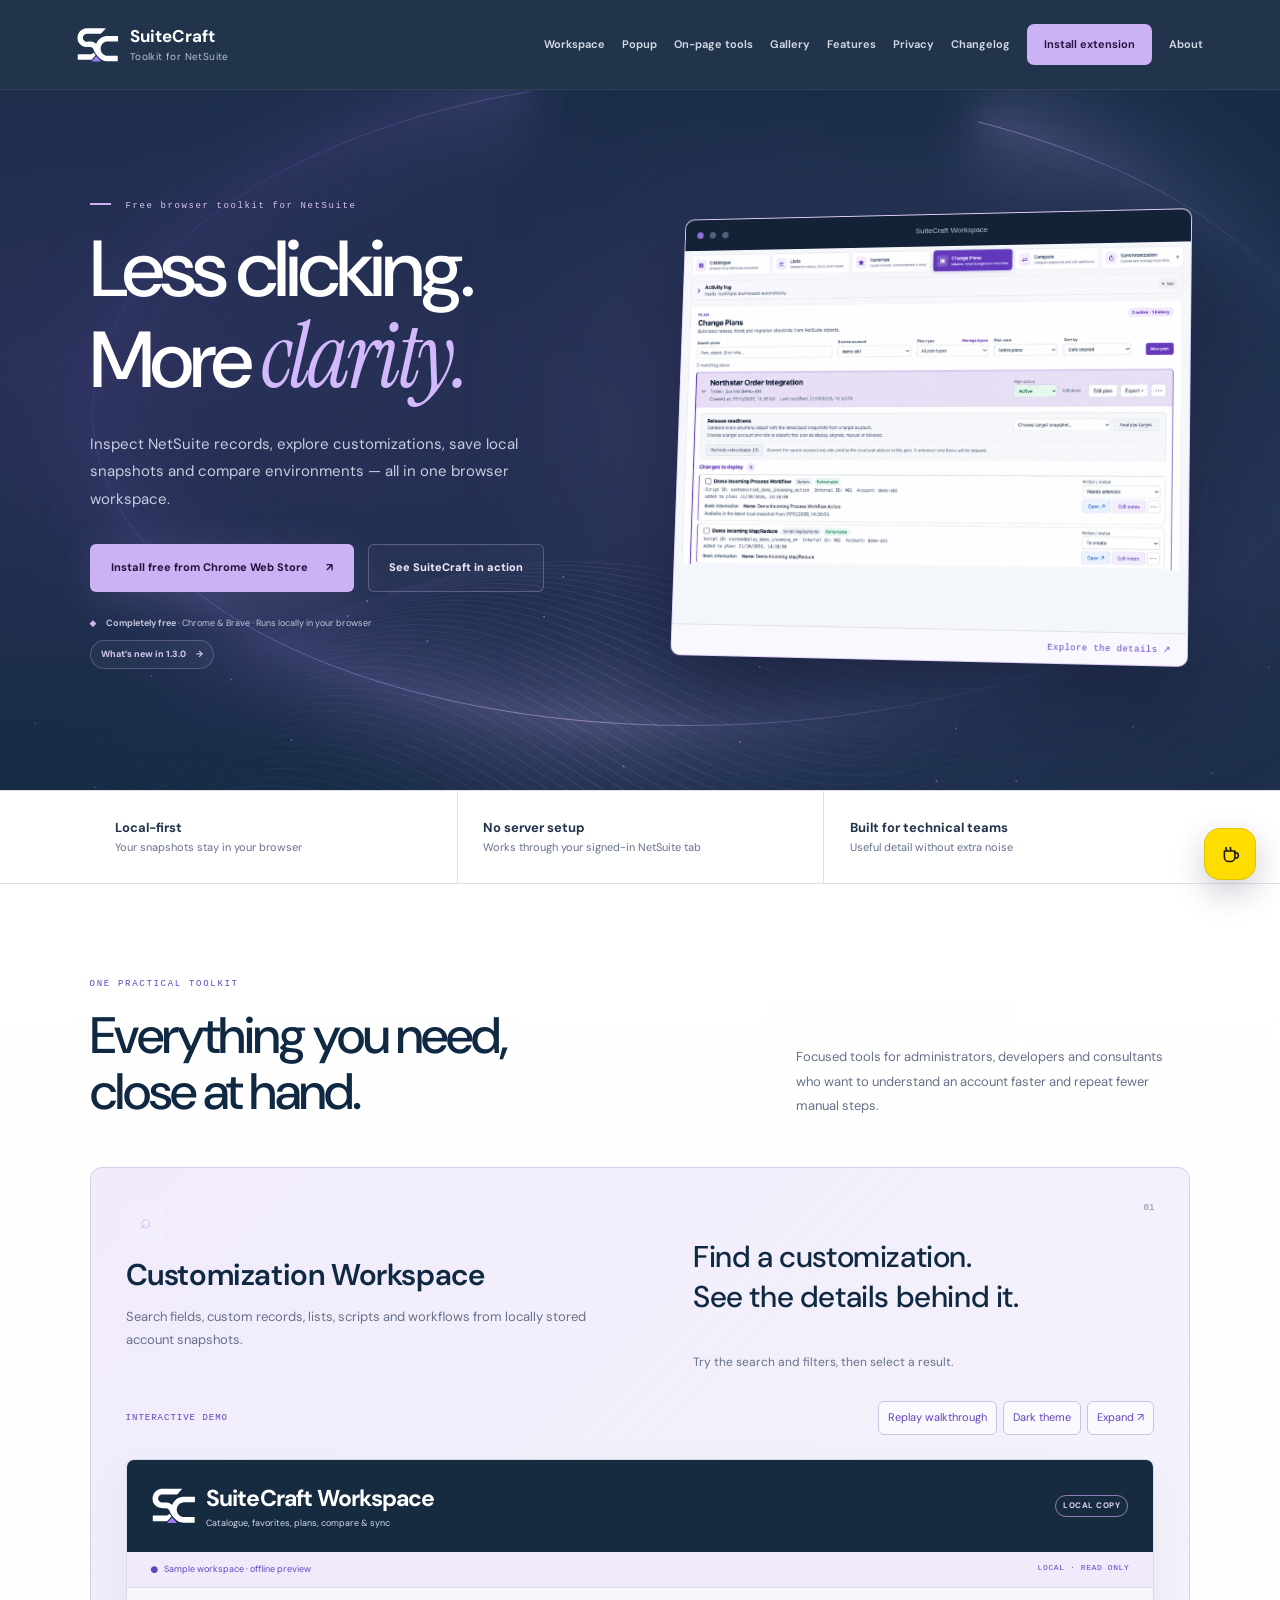
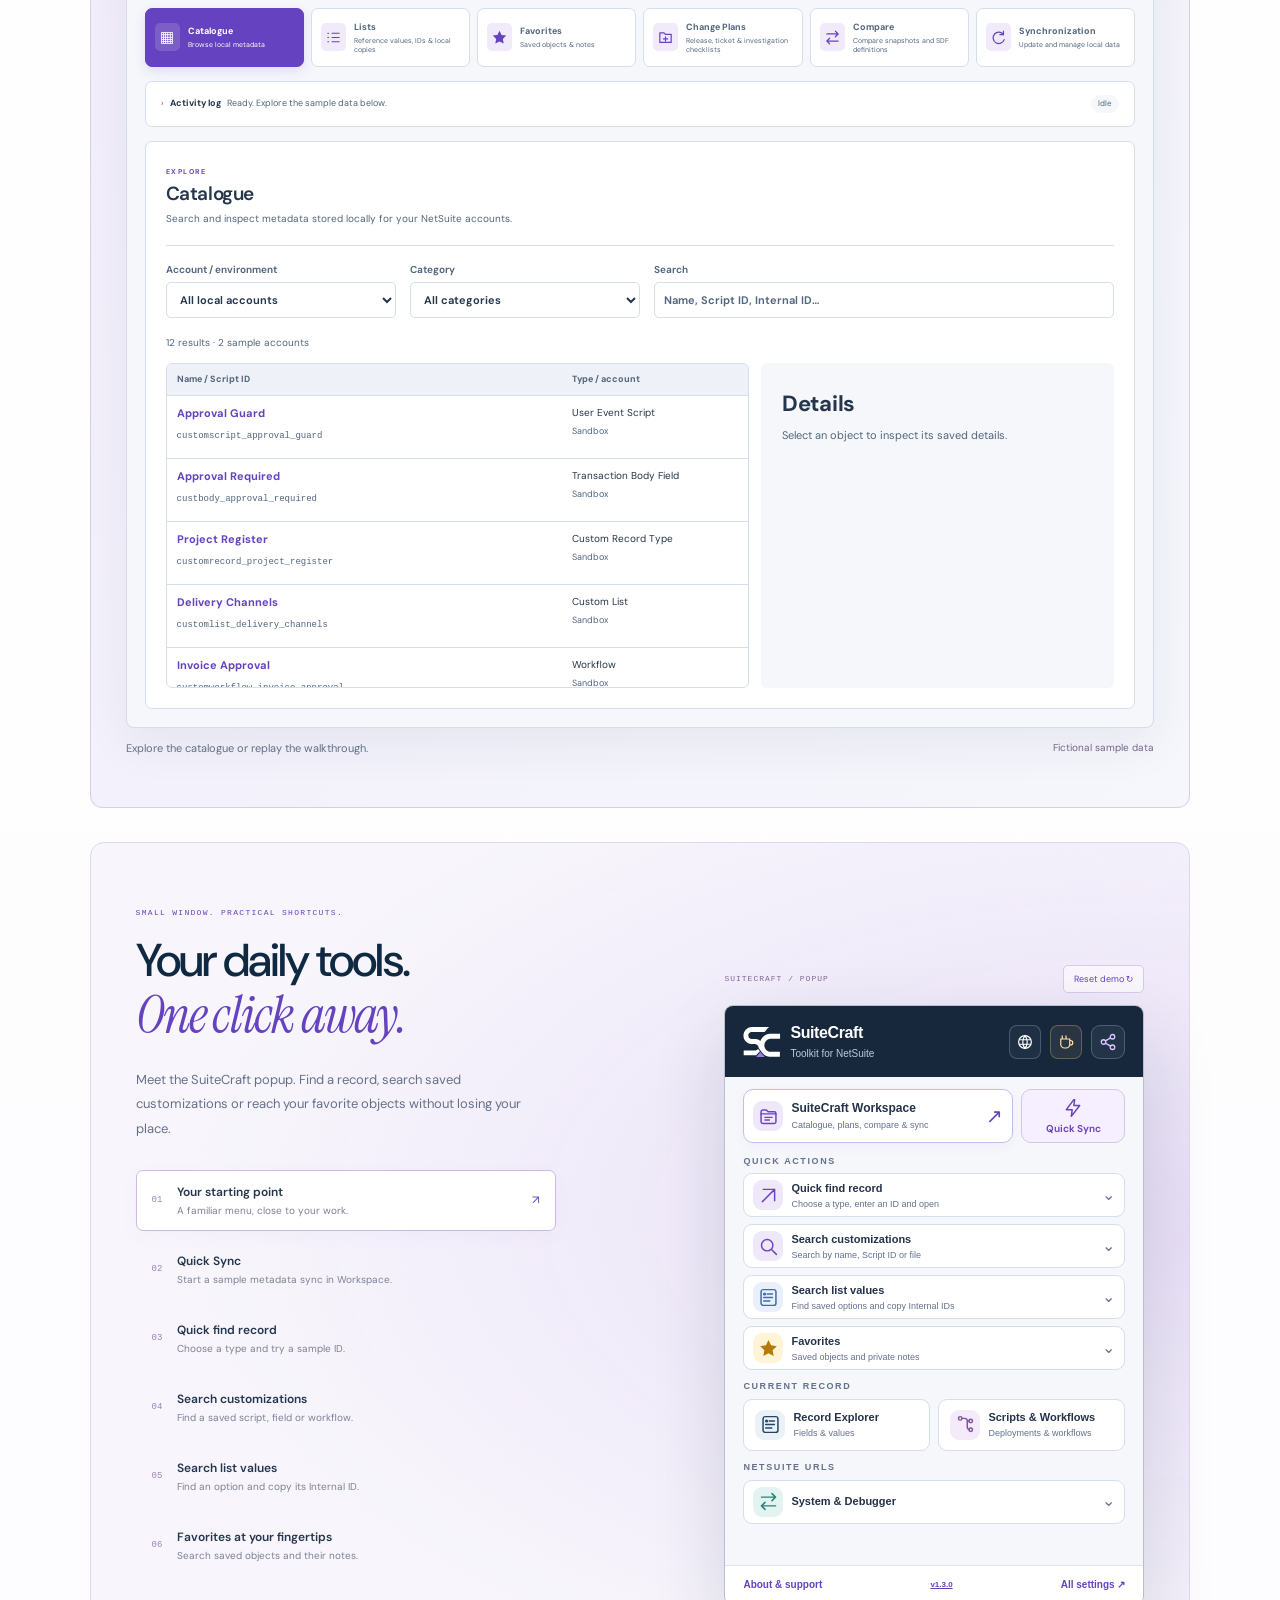
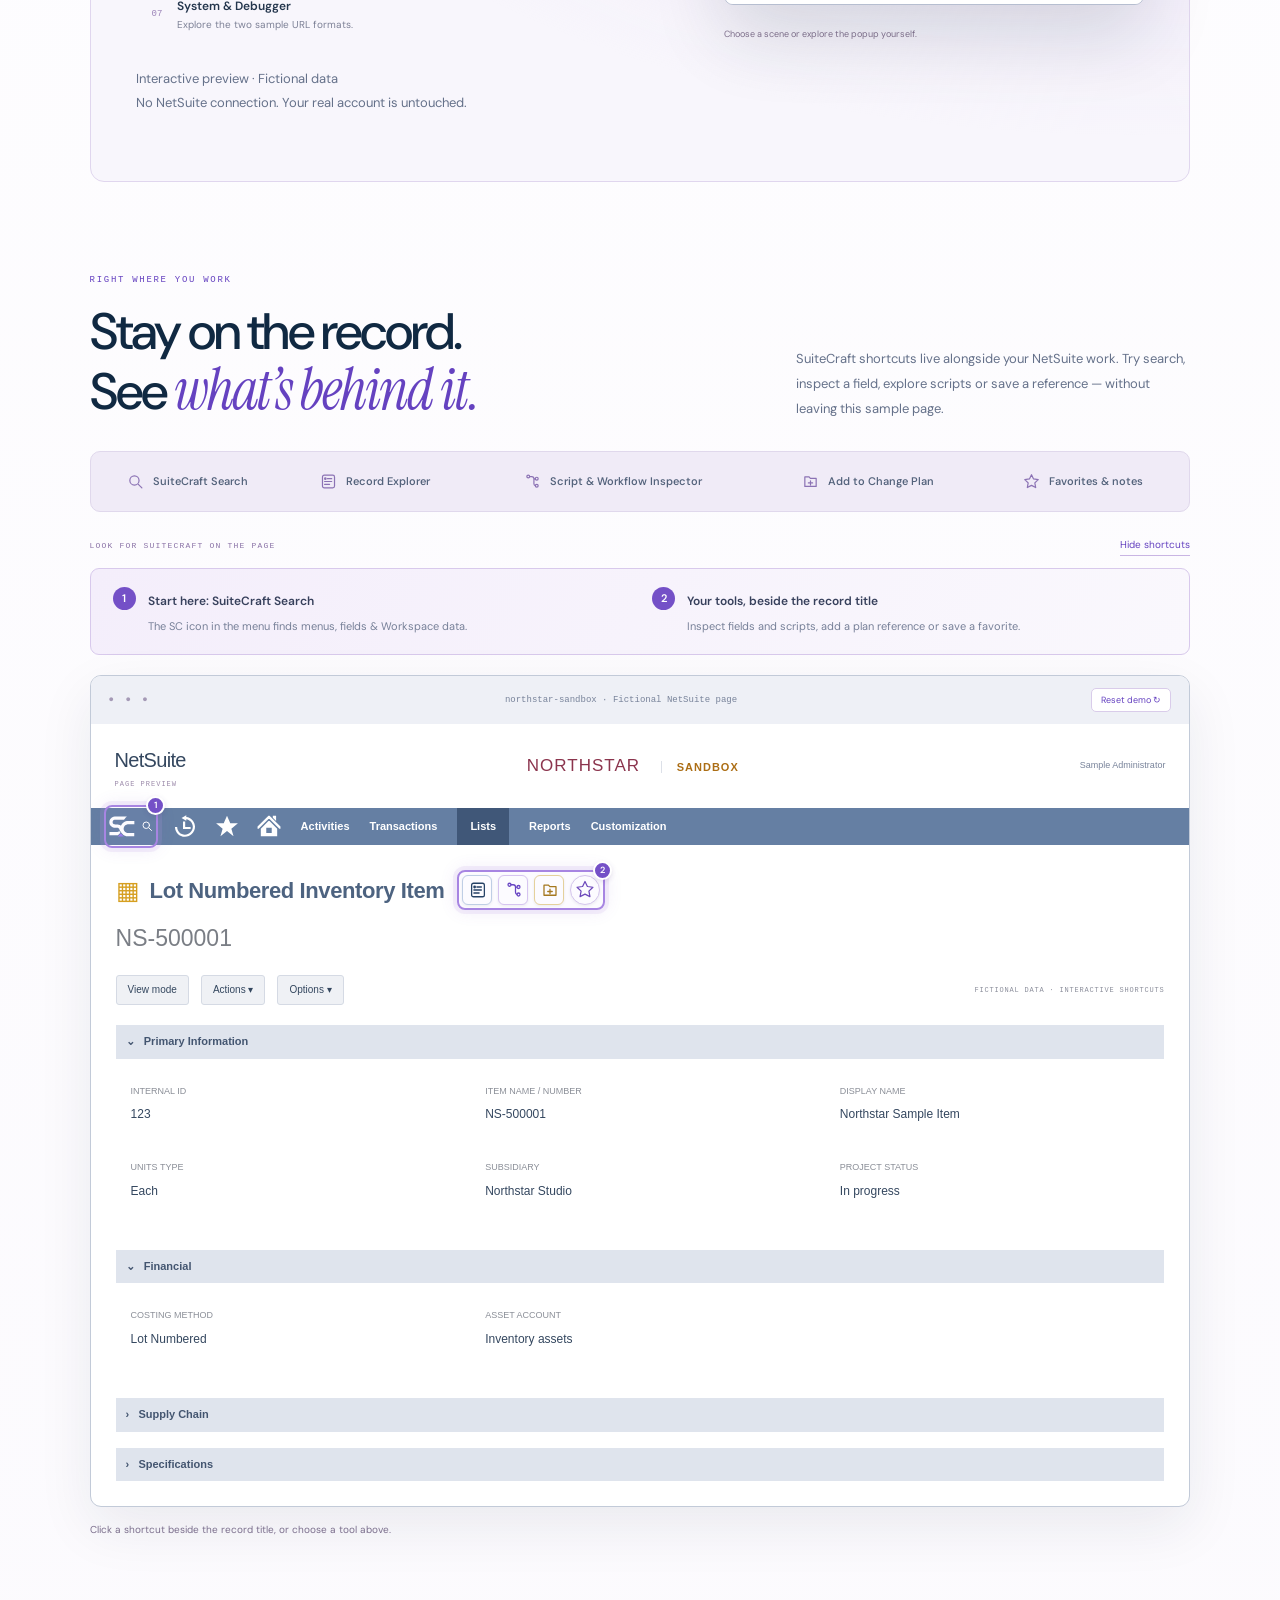
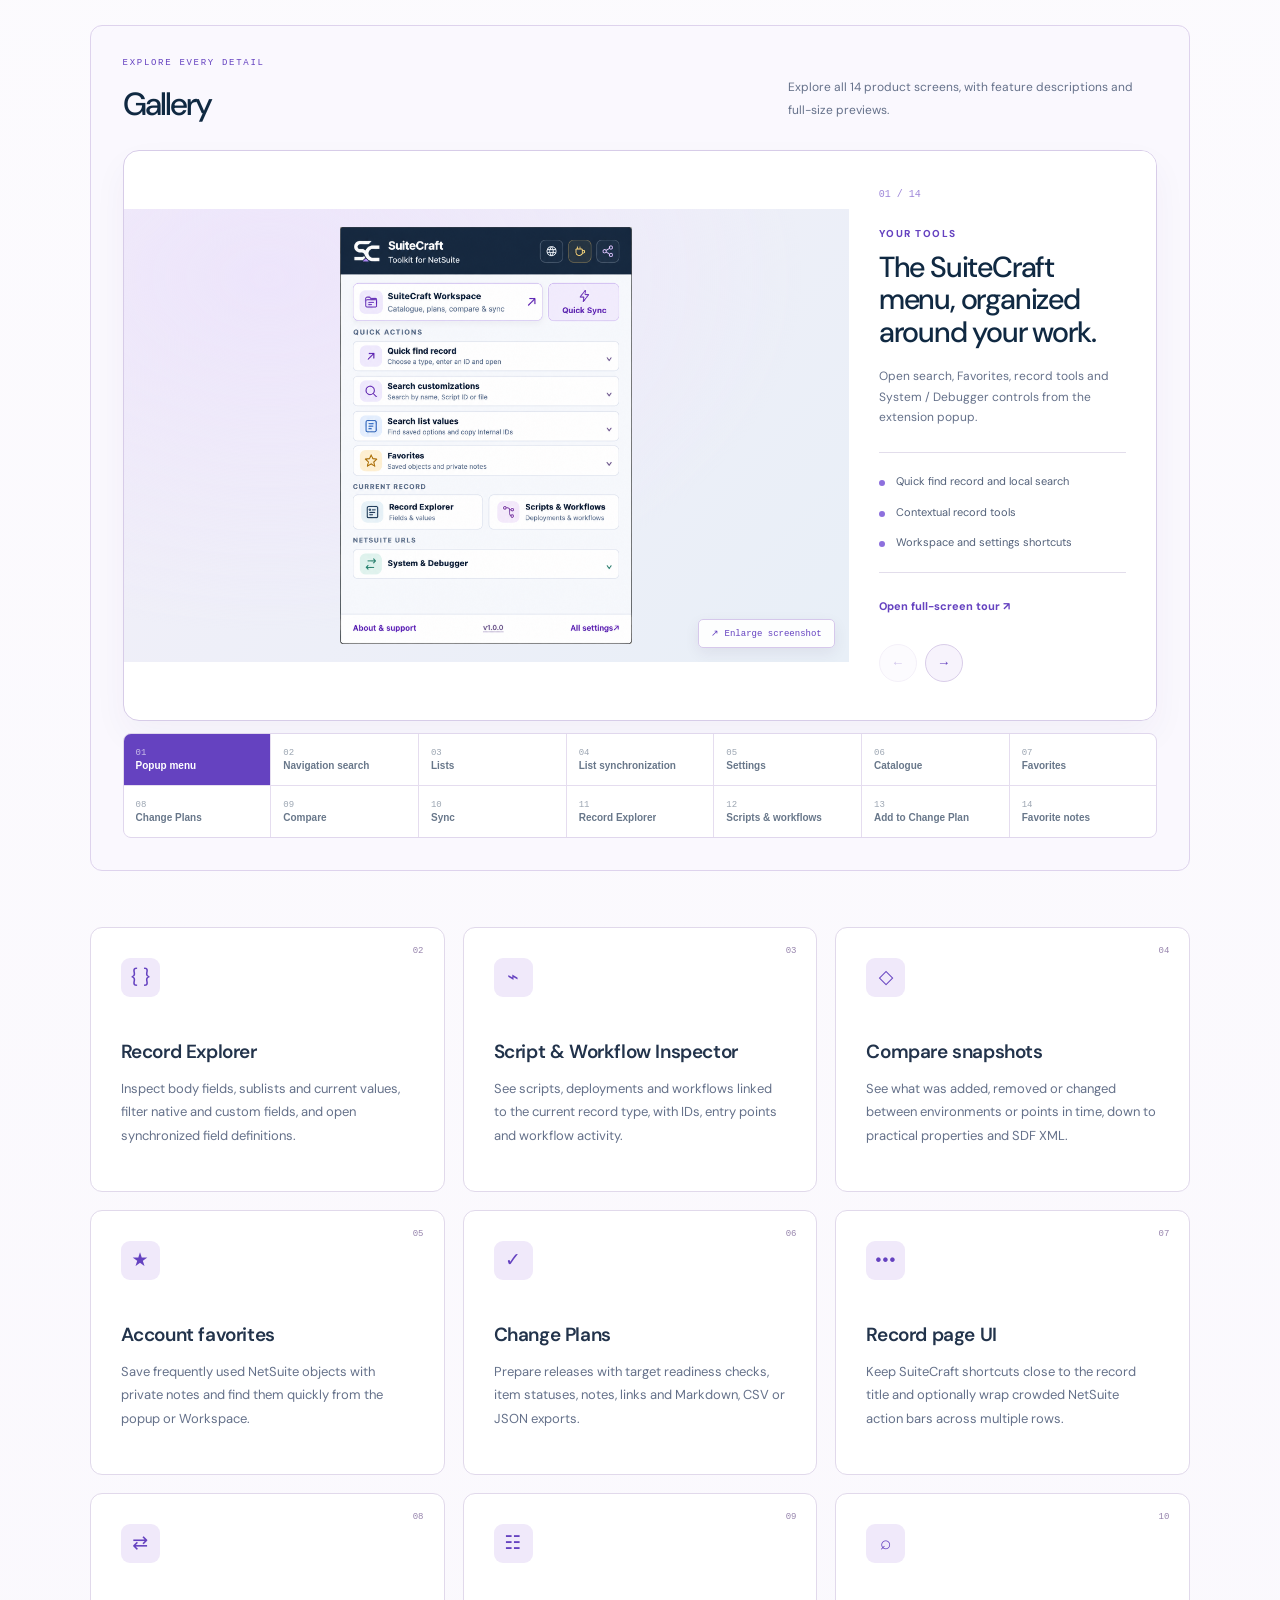
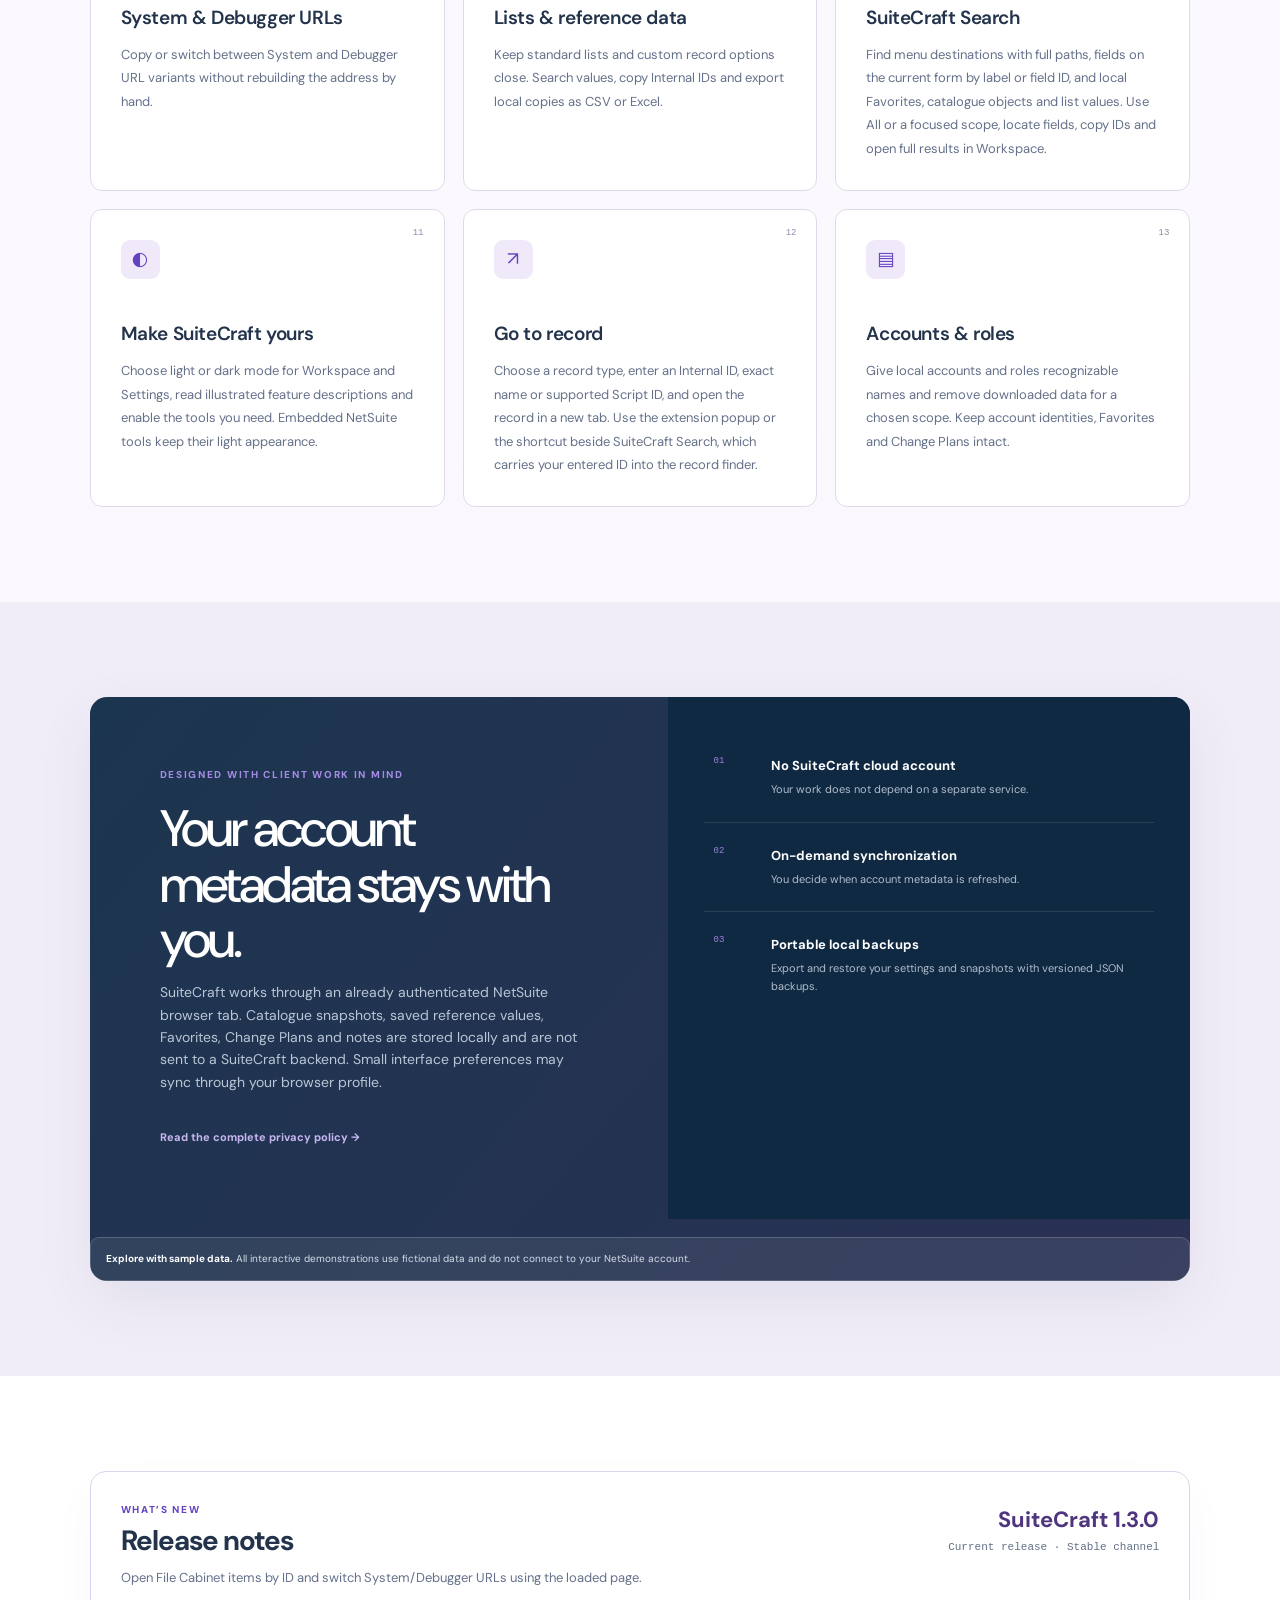
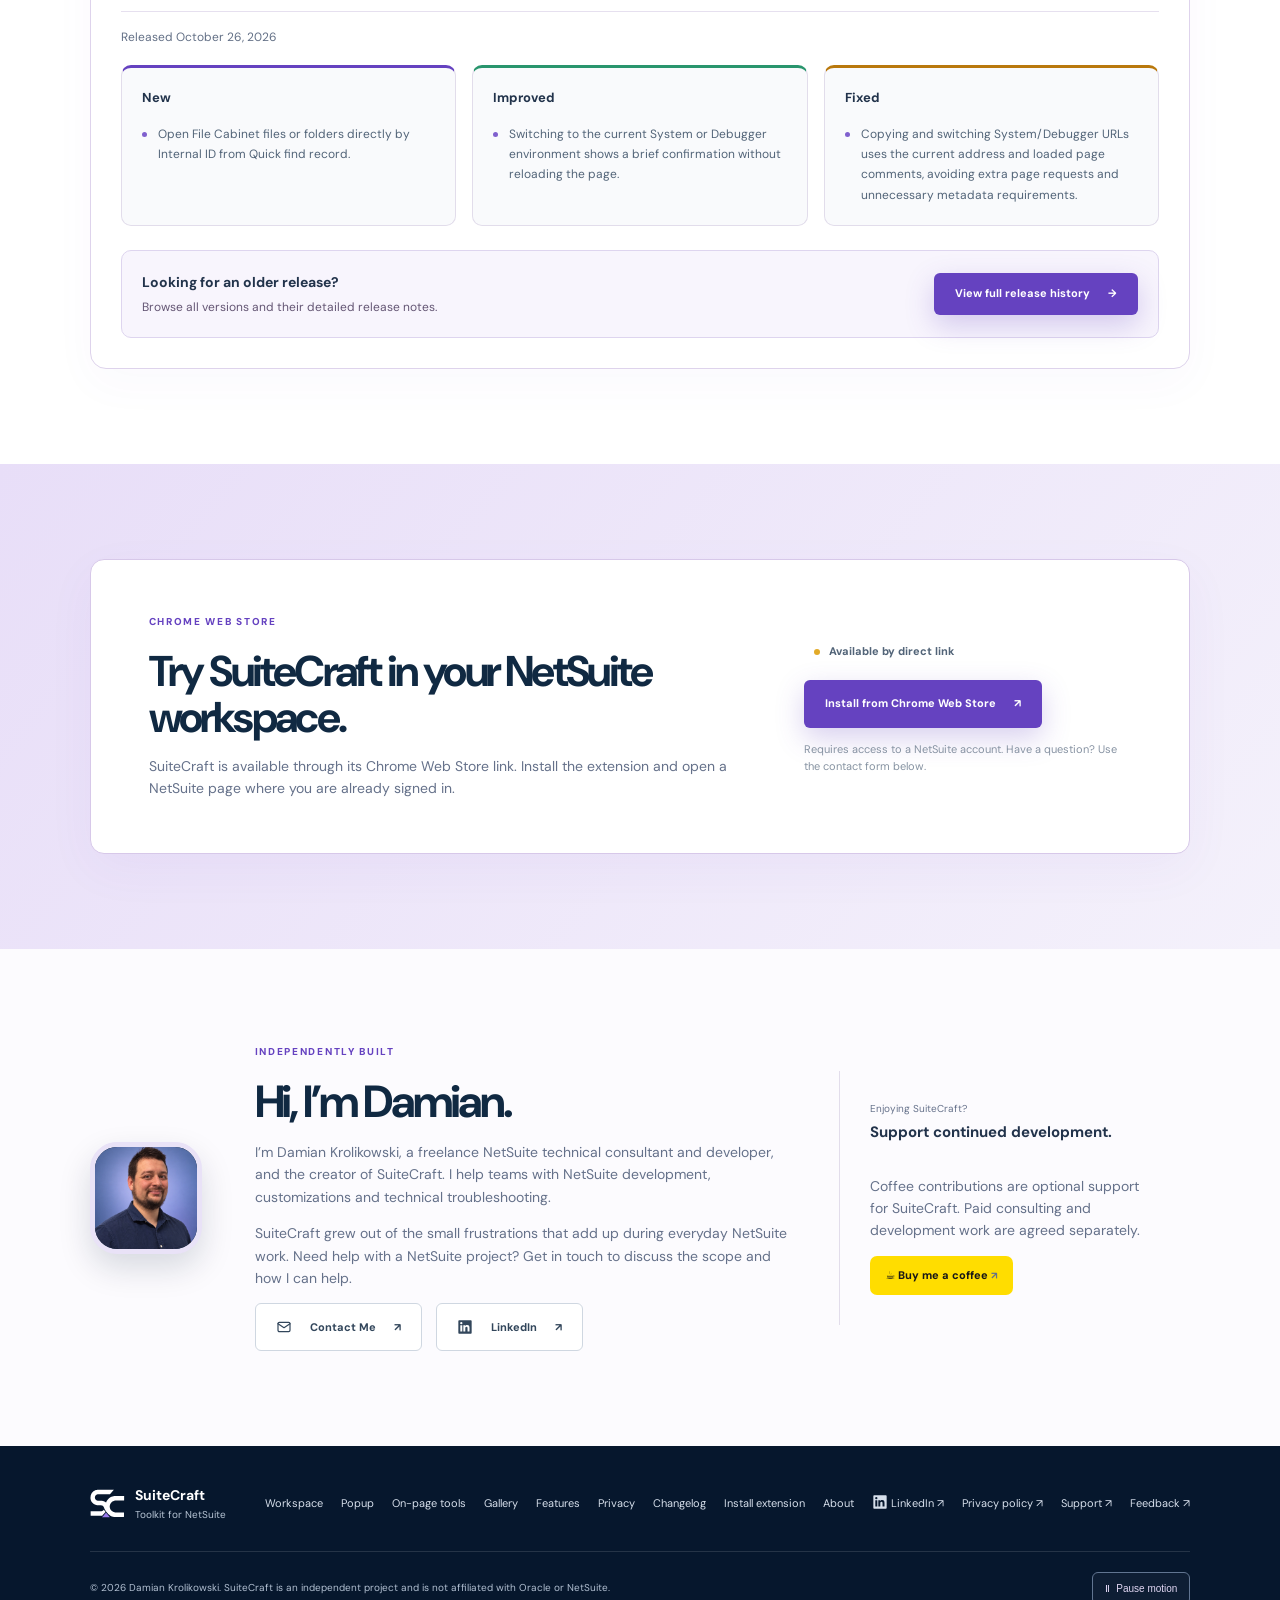
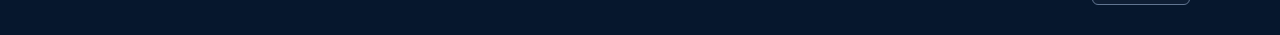
==== index.html @ 4ae12d20 "docs: publish SuiteCraft 1.3.0 release notes" ====
<!doctype html>
<html lang="en">
<head>
	<meta charset="utf-8">
	<meta name="viewport" content="width=device-width, initial-scale=1">
	<meta name="description" content="SuiteCraft is an independent browser toolkit that makes everyday NetSuite work faster, clearer and easier to navigate.">
	<meta name="theme-color" content="#081c35">
	<meta property="og:type" content="website">
	<meta property="og:title" content="SuiteCraft · Toolkit for NetSuite">
	<meta property="og:description" content="Record inspection, customization discovery, local snapshots and comparison tools in one focused browser workspace.">
	<meta property="og:url" content="https://krolikowskidamian.github.io/suitecraft-site/">
	<title>SuiteCraft · Toolkit for NetSuite</title>
	<link rel="canonical" href="https://krolikowskidamian.github.io/suitecraft-site/">
	<link rel="icon" href="assets/suitecraft-mark.svg" type="image/svg+xml">
	<link rel="stylesheet" href="assets/site.css">
	<link rel="stylesheet" href="assets/previews.css">
	<link rel="stylesheet" href="assets/catalogue-demo.css">
<link rel="stylesheet" href="concept.css"><link rel="stylesheet" href="workspace-demos.css?v=20261022-2"><link rel="stylesheet" href="popup-demo.css?v=20261022-7"><link rel="stylesheet" href="onpage-demo.css?v=20261016-3"><link rel="stylesheet" href="experience.css?v=20261022-1">
	<meta property="og:site_name" content="SuiteCraft">
	<meta property="og:image" content="https://krolikowskidamian.github.io/suitecraft-site/assets/marketing/chrome-web-store/promo-440x280-current.png">
	<meta property="og:image:type" content="image/png">
	<meta property="og:image:width" content="440">
	<meta property="og:image:height" content="280">
	<meta property="og:image:alt" content="SuiteCraft — Toolkit for NetSuite, white SC logo on a navy and purple background">
	<meta name="twitter:card" content="summary_large_image">
	<meta name="twitter:title" content="SuiteCraft · Toolkit for NetSuite">
	<meta name="twitter:description" content="Record inspection, customization discovery and a focused browser workspace for NetSuite.">
	<meta name="twitter:image" content="https://krolikowskidamian.github.io/suitecraft-site/assets/marketing/chrome-web-store/promo-440x280-current.png">
	<meta name="twitter:image:alt" content="SuiteCraft — Toolkit for NetSuite">
</head>
<body>

	<a class="skip-link" href="#main">Skip to content</a>
	<div class="header-slot"><header class="site-header">
		<a class="brand" href="#top" aria-label="SuiteCraft home">
			<img src="assets/brand/suitecraft-mark-on-dark.svg" alt="">
			<span><strong>SuiteCraft</strong><small>Toolkit for NetSuite</small></span>
		</a>
		<button class="menu-toggle" type="button" aria-expanded="false" aria-controls="site-nav"><span></span><span></span><span></span><span class="sr-only">Open menu</span></button>
		<nav id="site-nav" aria-label="Main navigation">
<a href="#workspace">Workspace</a>
<a href="#popup-demo">Popup</a>
<a href="#onpage-demo">On-page tools</a>
<a href="#tour">Gallery</a>
<a href="#all-features">Features</a>
<a href="#privacy">Privacy</a>
<a href="#changelog">Changelog</a>
<a class="nav-cta" href="https://chromewebstore.google.com/detail/suitecraft-for-netsuite/hpcgajocaokahoibhmiofdjdjnnielka" target="_blank" rel="noopener noreferrer">Install extension</a>
<a href="#about">About</a>
</nav>
	</header></div>

	<main id="main">
		<section class="hero" id="top"><div class="scene" aria-hidden="true"><div class="ambient"></div><canvas id="field"></canvas></div>
			<div class="hero-copy">
				<p class="eyebrow"><span></span> Free browser toolkit for NetSuite</p>
				<h1>Less clicking.<br>More <em>clarity.</em></h1>
				<p class="hero-lead">Inspect NetSuite records, explore customizations, save local snapshots and compare environments — all in one browser workspace.</p>
				<div class="hero-actions">
					<a class="button primary" href="https://chromewebstore.google.com/detail/suitecraft-for-netsuite/hpcgajocaokahoibhmiofdjdjnnielka" target="_blank" rel="noopener noreferrer">Install free from Chrome Web Store <span aria-hidden="true">↗</span></a>
					<a class="button secondary" href="#workspace">See SuiteCraft in action</a>
				</div>
				<p class="compatibility"><span aria-hidden="true">◆</span> <strong>Completely free</strong> · Chrome &amp; Brave · Runs locally in your browser</p>
				<a class="release-chip" href="#changelog">What’s new in 1.3.0 <span aria-hidden="true">→</span></a>
			</div>
			<div class="hero-visual" aria-label="SuiteCraft interface preview">
				<div class="glow"></div>
				<button class="browser-card screenshot-open" type="button" aria-label="Enlarge Change Plans screenshot" data-image="assets/screenshots/08-change-plans.png?v=20261022" data-title="Change Plans — release readiness">
					<div class="browser-bar"><i></i><i></i><i></i><span>SuiteCraft Workspace</span></div>
					<img class="hero-product-screen" src="assets/screenshots/08-change-plans.png?v=20261022" alt="SuiteCraft Change Plan release readiness interface">
				<span class="image-hint">Explore the details ↗</span></button>
			</div>
		</section>

		<section class="trust-strip" aria-label="Product principles">
			<div><strong>Local-first</strong><span>Your snapshots stay in your browser</span></div>
			<div><strong>No server setup</strong><span>Works through your signed-in NetSuite tab</span></div>
			<div><strong>Built for technical teams</strong><span>Useful detail without extra noise</span></div>
		</section>

		<section class="section live-previews" id="previews" hidden>
			<div class="section-heading preview-heading">
				<div><p class="eyebrow">HOVER TO EXPLORE</p><h2>See a workflow,<br>not just a screenshot.</h2></div>
				<p>Move over a preview or focus it with the keyboard. Each short scene is rendered live with fictional data — no video download and no customer account content.</p>
			</div>
			<div class="preview-grid">
				<article class="preview-card" data-preview="catalogue" tabindex="0" aria-label="Play Customization Catalogue preview">
					<div class="preview-stage" aria-hidden="true"></div>
					<div class="preview-card-copy"><span>01 · DISCOVER</span><h3>Customization Catalogue</h3><p>Search the local catalogue and open the object you need.</p><button class="preview-replay" type="button">↻ <span>Replay</span></button></div>
				</article>
				<article class="preview-card" data-preview="record-explorer" tabindex="0" aria-label="Play Record Explorer preview">
					<div class="preview-stage" aria-hidden="true"></div>
					<div class="preview-card-copy"><span>02 · INSPECT</span><h3>Record Explorer</h3><p>Open the current record and find a field in seconds.</p><button class="preview-replay" type="button">↻ <span>Replay</span></button></div>
				</article>
				<article class="preview-card" data-preview="change-plans" tabindex="0" aria-label="Play Change Plans preview">
					<div class="preview-stage" aria-hidden="true"></div>
					<div class="preview-card-copy"><span>03 · PREPARE</span><h3>Change Plans</h3><p>Add a customization and turn it into release-ready work.</p><button class="preview-replay" type="button">↻ <span>Replay</span></button></div>
				</article>
			</div>
			<p class="preview-hint"><span aria-hidden="true">↗</span> Hover a card to play · Focus or tap for touch and keyboard</p>
		</section>


		<section class="section features" id="features">
			<div class="section-heading">
				<div><p class="eyebrow">ONE PRACTICAL TOOLKIT</p><h2>Everything you need,<br>close at hand.</h2></div>
				<p>Focused tools for administrators, developers and consultants who want to understand an account faster and repeat fewer manual steps.</p>
			</div>
			<div class="feature-grid">
				<article class="feature-card featured workspace-feature" id="workspace-feature">
					<div class="workspace-feature-copy"><span class="feature-number">01</span><div class="feature-icon" aria-hidden="true">⌕</div><h3>Customization Workspace</h3><p>Search fields, custom records, lists, scripts and workflows from locally stored account snapshots.</p><ul><li>Account-scoped catalogue</li><li>Manual synchronization</li><li>CSV, Excel and JSON export</li></ul><p class="workspace-feature-invitation">Find a customization.<br>See the details behind it.</p><p class="workspace-feature-help">Try the search and filters, then select a result.</p></div>
					<div class="workspace-demo-home" id="workspace">
						<div class="workspace-demo" id="workspace-demo" hidden>
							<div class="workspace-demo-controls"><span>INTERACTIVE DEMO</span><div><button type="button" data-demo-play>Play walkthrough</button><button type="button" data-demo-theme aria-pressed="false">Dark theme</button><button type="button" data-demo-expand aria-haspopup="dialog">Expand ↗</button></div></div>
							<div class="catalogue-demo" data-demo-surface>
								<header class="catalogue-demo-header"><img src="assets/brand/suitecraft-mark-on-dark.svg" alt=""><div><strong>SuiteCraft Workspace</strong><span>Catalogue, favorites, plans, compare & sync</span></div><span class="catalogue-demo-local">LOCAL COPY</span></header>
<div class="demo-connection"><span>● &nbsp; Sample workspace · offline preview</span><span>LOCAL · READ ONLY</span></div>
<div class="workspace-nav" role="tablist" aria-label="Workspace preview sections">
<button type="button" role="tab" id="workspace-tab-catalogue" aria-controls="workspace-panel-catalogue" aria-selected="true" tabindex="0" data-workspace-tab="catalogue"><span class="ws-icon">▦</span><span><strong>Catalogue</strong><small>Browse local metadata</small></span></button><button type="button" role="tab" id="workspace-tab-lists" aria-controls="workspace-panel-lists" aria-selected="false" tabindex="-1" data-workspace-tab="lists"><span class="ws-icon">☷</span><span><strong>Lists</strong><small>Reference values, IDs & local copies</small></span></button><button type="button" role="tab" id="workspace-tab-favorites" aria-controls="workspace-panel-favorites" aria-selected="false" tabindex="-1" data-workspace-tab="favorites"><span class="ws-icon">★</span><span><strong>Favorites</strong><small>Saved objects & notes</small></span></button><button type="button" role="tab" id="workspace-tab-plans" aria-controls="workspace-panel-plans" aria-selected="false" tabindex="-1" data-workspace-tab="plans"><span class="ws-icon">▣</span><span><strong>Change Plans</strong><small>Release, ticket & investigation checklists</small></span></button><button type="button" role="tab" id="workspace-tab-compare" aria-controls="workspace-panel-compare" aria-selected="false" tabindex="-1" data-workspace-tab="compare"><span class="ws-icon">⇄</span><span><strong>Compare</strong><small>Compare snapshots and SDF definitions</small></span></button><button type="button" role="tab" id="workspace-tab-sync" aria-controls="workspace-panel-sync" aria-selected="false" tabindex="-1" data-workspace-tab="sync"><span class="ws-icon">↻</span><span><strong>Synchronization</strong><small>Update and manage local data</small></span></button></div><div class="demo-activity"><span>› &nbsp; <strong>Activity log</strong> &nbsp; Ready. Explore the sample data below.</span><span>Idle</span></div><div id="workspace-panel-catalogue" class="workspace-panel" role="tabpanel" aria-labelledby="workspace-tab-catalogue"><div class="workspace-panel-heading"><span>EXPLORE</span><h3>Catalogue</h3><p>Search and inspect metadata stored locally for your NetSuite accounts.</p></div>
								<div class="catalogue-demo-filters"><label>Account / environment<select data-demo-account><option value="all">All local accounts</option><option value="sandbox">northstar-sandbox</option><option value="production">northstar-production</option></select></label><label>Category<select data-demo-category><option value="all">All categories</option><option value="fields">Fields</option><option value="records">Custom Record Types</option><option value="lists">Custom Lists</option><option value="scripts">Scripts</option><option value="workflows">Workflows</option></select></label><label class="catalogue-demo-search">Search<input type="search" data-demo-search placeholder="Name, Script ID, Internal ID…" autocomplete="off" spellcheck="false"></label></div>
								<div class="catalogue-demo-count" data-demo-count></div>
								<div class="catalogue-demo-content"><div class="catalogue-demo-results"><table><caption class="sr-only">Sample customizations. Select a name to inspect its details.</caption><thead><tr><th scope="col">Name / Script ID</th><th scope="col">Type / account</th></tr></thead><tbody data-demo-rows></tbody></table><p class="catalogue-demo-empty" data-demo-empty hidden>No matches. Try a name such as “approval” or choose another category.</p></div><aside class="catalogue-demo-detail" data-demo-detail aria-label="Selected customization details"></aside></div></div><div id="workspace-panel-lists" class="workspace-panel workspace-screen-panel" role="tabpanel" aria-labelledby="workspace-tab-lists" hidden><div class="workspace-panel-heading"><span>PRODUCT PREVIEW</span><h3>Lists & reference data</h3><p>Actual SuiteCraft interface with fictional sample data. Click the image to enlarge.</p></div><button class="screenshot-open" type="button" data-image="assets/screenshots/10-reference-lists.png?v=20261022" data-title="Lists & reference data" aria-label="Enlarge Lists & reference data screenshot"><img src="assets/screenshots/10-reference-lists.png?v=20261022" alt="SuiteCraft Lists & reference data with synthetic data" loading="lazy"><span class="image-hint">Enlarge screenshot ↗</span></button></div><div id="workspace-panel-favorites" class="workspace-panel workspace-screen-panel" role="tabpanel" aria-labelledby="workspace-tab-favorites" hidden><div class="workspace-panel-heading"><span>PRODUCT PREVIEW</span><h3>Account favorites</h3><p>Actual SuiteCraft interface with fictional sample data. Click the image to enlarge.</p></div><button class="screenshot-open" type="button" data-image="assets/screenshots/06-favorites.png?v=20261022" data-title="Account favorites" aria-label="Enlarge Account favorites screenshot"><img src="assets/screenshots/06-favorites.png?v=20261022" alt="SuiteCraft Account favorites with synthetic data" loading="lazy"><span class="image-hint">Enlarge screenshot ↗</span></button></div><div id="workspace-panel-plans" class="workspace-panel workspace-screen-panel" role="tabpanel" aria-labelledby="workspace-tab-plans" hidden><div class="workspace-panel-heading"><span>PRODUCT PREVIEW</span><h3>Change Plans</h3><p>Actual SuiteCraft interface with fictional sample data. Click the image to enlarge.</p></div><button class="screenshot-open" type="button" data-image="assets/screenshots/08-change-plans.png?v=20261022" data-title="Change Plans" aria-label="Enlarge Change Plans screenshot"><img src="assets/screenshots/08-change-plans.png?v=20261022" alt="SuiteCraft Change Plans with synthetic data" loading="lazy"><span class="image-hint">Enlarge screenshot ↗</span></button></div><div id="workspace-panel-compare" class="workspace-panel workspace-screen-panel" role="tabpanel" aria-labelledby="workspace-tab-compare" hidden><div class="workspace-panel-heading"><span>PRODUCT PREVIEW</span><h3>Compare snapshots</h3><p>Actual SuiteCraft interface with fictional sample data. Click the image to enlarge.</p></div><button class="screenshot-open" type="button" data-image="assets/screenshots/04-compare.png?v=20261022" data-title="Compare snapshots" aria-label="Enlarge Compare snapshots screenshot"><img src="assets/screenshots/04-compare.png?v=20261022" alt="SuiteCraft Compare snapshots with synthetic data" loading="lazy"><span class="image-hint">Enlarge screenshot ↗</span></button></div><div id="workspace-panel-sync" class="workspace-panel workspace-screen-panel" role="tabpanel" aria-labelledby="workspace-tab-sync" hidden><div class="workspace-panel-heading"><span>PRODUCT PREVIEW</span><h3>Synchronization</h3><p>Actual SuiteCraft interface with fictional sample data. Click the image to enlarge.</p></div><button class="screenshot-open" type="button" data-image="assets/screenshots/05-synchronization.png?v=20261022" data-title="Synchronization" aria-label="Enlarge Synchronization screenshot"><img src="assets/screenshots/05-synchronization.png?v=20261022" alt="SuiteCraft Synchronization with synthetic data" loading="lazy"><span class="image-hint">Enlarge screenshot ↗</span></button></div>
								<span class="catalogue-demo-cursor" aria-hidden="true" hidden><svg viewBox="0 0 24 30"><path d="M2.2 1.8v22.1l5.8-5.2 4.3 9.1 4.2-2-4.2-8.7 8.1-.7L2.2 1.8Z"/></svg></span>
							</div>
							<p class="workspace-demo-caption"><span data-demo-caption>Choose an account, search and select a result.</span><span>Fictional sample data</span></p><span class="sr-only" role="status" aria-live="polite" data-demo-status></span>
						</div>
						<noscript><img class="workspace-demo-fallback" src="assets/screenshots/02-catalogue.png?v=20261022" alt="SuiteCraft Catalogue with search filters and customization details"></noscript>
					</div>
				</article>
<section class="popup-showcase" id="popup-demo" aria-labelledby="popup-demo-title">
 <div class="popup-story"><p class="eyebrow">SMALL WINDOW. PRACTICAL SHORTCUTS.</p><h2 id="popup-demo-title">Your daily tools.<br><em>One click away.</em></h2><p>Meet the SuiteCraft popup. Find a record, search saved customizations or reach your favorite objects without losing your place.</p><div class="popup-scenes" role="group" aria-label="Choose a popup demo scene"><button type="button" data-popup-scene="home" aria-pressed="true"><span>01</span><div><strong>Your starting point</strong><small>A familiar menu, close to your work.</small></div><b>↗</b></button><button type="button" data-popup-scene="sync" aria-pressed="false"><span>02</span><div><strong>Quick Sync</strong><small>Start a sample metadata sync in Workspace.</small></div><b>↗</b></button><button type="button" data-popup-scene="find" aria-pressed="false"><span>03</span><div><strong>Quick find record</strong><small>Choose a type and try a sample ID.</small></div><b>↗</b></button><button type="button" data-popup-scene="custom" aria-pressed="false"><span>04</span><div><strong>Search customizations</strong><small>Find a saved script, field or workflow.</small></div><b>↗</b></button><button type="button" data-popup-scene="lists" aria-pressed="false"><span>05</span><div><strong>Search list values</strong><small>Find an option and copy its Internal ID.</small></div><b>↗</b></button><button type="button" data-popup-scene="favorites" aria-pressed="false"><span>06</span><div><strong>Favorites at your fingertips</strong><small>Search saved objects and their notes.</small></div><b>↗</b></button><button type="button" data-popup-scene="urls" aria-pressed="false"><span>07</span><div><strong>System & Debugger</strong><small>Explore the two sample URL formats.</small></div><b>↗</b></button></div><p class="popup-fine">Interactive preview · Fictional data<br>No NetSuite connection. Your real account is untouched.</p></div>
 <div class="popup-demo-column"><div class="popup-preview-label"><span>SUITECRAFT / POPUP</span><button type="button" id="popup-reset">Reset demo ↻</button></div><div class="popup-shell">
 <header class="pp-header"><img src="assets/brand/suitecraft-mark-on-dark.svg" alt=""><div><strong>SuiteCraft</strong><span>Toolkit for NetSuite</span></div><a href="#top" aria-label="SuiteCraft website" title="SuiteCraft website"><svg viewBox="0 0 24 24" fill="none" stroke="currentColor" stroke-width="1.6" aria-hidden="true"><circle cx="12" cy="12" r="8.5"/><path d="M4 9h16M4 15h16M12 3.5c4 5 4 12 0 17-4-5-4-12 0-17Z"/></svg></a><a href="https://buymeacoffee.com/damiandk" target="_blank" rel="noopener noreferrer" aria-label="Support SuiteCraft" title="Support SuiteCraft"><svg viewBox="0 0 24 24" fill="none" stroke="currentColor" stroke-width="1.6" stroke-linecap="round" aria-hidden="true"><path d="M5 8h12v7a5 5 0 0 1-5 5h-2a5 5 0 0 1-5-5V8Z M17 10h1a3 3 0 0 1 0 6h-1M7 4c-1 1 1 2 0 3M12 4c-1 1 1 2 0 3"/></svg></a><button id="pp-share" type="button" aria-label="Share SuiteCraft" title="Share SuiteCraft" aria-expanded="false" aria-controls="pp-share-panel"><svg viewBox="0 0 24 24" fill="none" stroke="currentColor" stroke-width="1.7" stroke-linecap="round" aria-hidden="true"><circle cx="18" cy="5" r="3"/><circle cx="6" cy="12" r="3"/><circle cx="18" cy="19" r="3"/><path d="m8.6 10.5 6.8-4M8.6 13.5l6.8 4"/></svg></button><section id="pp-share-panel" class="pp-share-panel" hidden aria-label="Share SuiteCraft"><strong>Share SuiteCraft</strong><button id="pp-share-copy" type="button">Copy link</button><a href="https://chromewebstore.google.com/detail/suitecraft-for-netsuite/hpcgajocaokahoibhmiofdjdjnnielka" target="_blank" rel="noopener noreferrer">Open Chrome Web Store ↗</a><p id="pp-share-status" role="status" aria-live="polite"></p></section></header>
 <div class="pp-body">
 <div class="pp-workspace-actions"><a class="pp-workspace" href="#workspace"><span class="pp-icon">▤</span><div><strong>SuiteCraft Workspace</strong><small>Catalogue, plans, compare & sync</small></div><b>↗</b></a><button id="pp-quick-sync" class="pp-quick-sync" type="button" aria-expanded="false" aria-controls="pp-sync-panel"><svg viewBox="0 0 24 24" fill="none" stroke="currentColor" stroke-width="1.8" stroke-linecap="round" stroke-linejoin="round" aria-hidden="true"><path d="m13 2-9 12h7l-1 8 10-13h-7l1-7Z"/></svg><strong>Quick Sync</strong></button></div><section id="pp-sync-panel" class="pp-sync-panel" hidden><p>Find new objects across all categories and add them to your local catalogue.</p><div class="pp-sync-stats"><div><span>Latest saved sync</span><strong>21/10/2026, 14:30</strong></div><div><span>Saved objects</span><strong>12</strong></div></div><small>Simulated progress opens in the Workspace demo.</small><div class="pp-button-row"><button id="pp-sync-start" class="pp-primary" type="button">Start sample sync</button><button id="pp-sync-workspace" type="button">Workspace ↗</button></div></section>
 <h3 class="pp-kicker">QUICK ACTIONS</h3>
 <details data-popup-panel="find"><summary><span class="pp-icon">↗</span><div><strong>Quick find record</strong><small>Choose a type, enter an ID and open</small></div><b>⌄</b></summary><div class="pp-panel"><form id="pp-find-form"><div class="pp-types" role="group" aria-label="Sample record type"></div><label>Internal ID or exact name<input id="pp-record-id" placeholder="123" required maxlength="100" autocomplete="off"></label><small>Press Enter to preview a fictional record.</small><button class="pp-primary" type="submit">Open sample record ↗</button></form><div id="pp-record-result" class="pp-result" hidden></div><p class="pp-hint">Preview only — this opens sample details inside the demo.</p></div></details>
 <details data-popup-panel="custom"><summary><span class="pp-icon">⌕</span><div><strong>Search customizations</strong><small>Search by name, Script ID or file</small></div><b>⌄</b></summary><div class="pp-panel"><p>Search the sample account’s latest local snapshots.</p><label>Category<select id="pp-category"><option value="all">All categories</option><option value="Script">Scripts</option><option value="Field">Fields</option><option value="Workflow">Workflows</option></select></label><label>Search<input id="pp-custom-search" type="search" placeholder="Name, Script ID or Internal ID…"></label><div id="pp-custom-results" class="pp-results"></div></div></details>
 <details data-popup-panel="lists"><summary><span class="pp-icon">▤</span><div><strong>Search list values</strong><small>Find saved options and copy Internal IDs</small></div><b>⌄</b></summary><div class="pp-panel"><label>List<select id="pp-list"><option value="delivery">Delivery Channels</option><option value="status">Project Status</option></select></label><label>Search<input id="pp-list-search" type="search" placeholder="Search names or values…"></label><div id="pp-list-results" class="pp-results"></div><div class="pp-button-row"><button type="button" id="pp-open-lists">Open all lists</button><button type="button" id="pp-update-lists">Update sample lists</button></div></div></details>
 <details data-popup-panel="favorites" class="pp-gold"><summary><span class="pp-icon">☆</span><div><strong>Favorites</strong><small>Saved objects and private notes</small></div><b>⌄</b></summary><div class="pp-panel"><p>Showing Favorites from fictional local accounts.</p><label>Type<select id="pp-favorite-type"><option value="all">All types</option><option>Script</option><option>Custom record</option><option>Workflow</option></select></label><label>Search favorites<input id="pp-favorite-search" type="search" placeholder="Name, ID or note…"></label><div id="pp-favorite-results" class="pp-results"></div></div></details>
 <h3 class="pp-kicker">CURRENT RECORD</h3><div class="pp-record-tiles"><button class="pp-tool" type="button" id="pp-record-explorer" aria-label="Record Explorer" title="Record Explorer — Fields, sublists & current values"><span class="pp-icon">▣</span><div><strong>Record Explorer</strong><small>Fields &amp; values</small></div><b>›</b></button><button class="pp-tool" type="button" id="pp-inspector" aria-label="Scripts &amp; Workflows — Script &amp; Workflow Inspector" title="Script &amp; Workflow Inspector — Scripts, deployments &amp; workflows linked to this record type"><span class="pp-icon">♧</span><div><strong>Scripts &amp; Workflows</strong><small>Deployments &amp; workflows</small></div><b>›</b></button></div>
 <h3 class="pp-kicker">NETSUITE URLS</h3><details data-popup-panel="urls" class="pp-teal"><summary><span class="pp-icon">⇄</span><div><strong>System & Debugger</strong></div><b>⌄</b></summary><div class="pp-panel"><p>Copy or switch System and Debugger modes.</p><div class="pp-button-row"><button type="button" data-pp-url="copy-system">Copy System URL</button><button type="button" data-pp-url="copy-debugger">Copy Debugger URL</button><button type="button" data-pp-url="system">Switch to System</button><button type="button" data-pp-url="debugger">Switch to Debugger</button></div><label>Sample URL<input id="pp-url" readonly value="https://northstar-sandbox.app.netsuite.com/app/common/entity/custjob.nl?id=123"></label><p class="pp-hint">Switching updates this preview only.</p></div></details>
 </div><footer class="pp-footer"><a href="#about">About & support</a><a href="#changelog">v1.3.0</a><button type="button" id="pp-settings">All settings ↗</button></footer></div><p id="pp-status" class="popup-fine" role="status" aria-live="polite">Choose a scene or explore the popup yourself.</p></div>
</section>

<section class="onpage-showcase" id="onpage-demo" aria-labelledby="onpage-title">
 <div class="section-heading"><div><p class="eyebrow">RIGHT WHERE YOU WORK</p><h2 id="onpage-title">Stay on the record.<br>See <em>what’s behind it.</em></h2></div><p>SuiteCraft shortcuts live alongside your NetSuite work. Try search, inspect a field, explore scripts or save a reference — without leaving this sample page.</p></div>
 <div class="op-scenes" role="group" aria-label="Choose an on-page tool"><button type="button" data-op-tool="search">⌕ SuiteCraft Search</button><button type="button" data-op-tool="explorer">▣ Record Explorer</button><button type="button" data-op-tool="inspector">♧ Script & Workflow Inspector</button><button type="button" data-op-tool="plan">▣ Add to Change Plan</button><button type="button" data-op-tool="favorite">☆ Favorites & notes</button></div>
 <div class="op-guide-controls"><span>LOOK FOR SUITECRAFT ON THE PAGE</span><button type="button" id="op-guide-toggle" aria-pressed="true" aria-controls="op-guide-labels">Hide shortcuts</button></div>
 <div id="op-guide-labels" class="op-guide-labels"><div><span class="op-guide-number">1</span><div><strong>Start here: SuiteCraft Search</strong><p>The SC icon in the menu finds menus, fields & Workspace data.</p></div></div><div><span class="op-guide-number">2</span><div><strong>Your tools, beside the record title</strong><p>Inspect fields and scripts, add a plan reference or save a favorite.</p></div></div></div>
 <div class="op-browser"><div class="op-browser-bar"><span>● ● ●</span><span>northstar-sandbox · Fictional NetSuite page</span><button type="button" id="op-reset">Reset demo ↻</button></div>
 <div class="op-page"><div class="op-account"><strong>NetSuite <small>PAGE PREVIEW</small></strong><span>NORTHSTAR <b>SANDBOX</b></span><small>Sample Administrator</small></div><nav class="op-netsuite-nav" aria-label="Sample navigation"><button type="button" data-op-tool="search" aria-label="Open SuiteCraft Search"><img src="assets/brand/suitecraft-nav-mark.svg" alt=""><span class="op-nav-search-icon"><svg viewBox="0 0 24 24" aria-hidden="true"><circle cx="10.5" cy="10.5" r="6.5"/><path d="M16 16l5 5"/></svg></span></button><span class="op-native-icons" aria-label="NetSuite navigation icons"><button type="button" id="op-native-history" aria-label="Sample Recent Records"><svg viewBox="0 0 22 20" aria-hidden="true"><polygon points="16.17,12.849 9.17,12.849 9.17,5.849 11.17,5.849 11.17,10.849 16.17,10.849"/><path d="M12.17,1.697V0.078L7.803,2.599L12.17,5.12V3.715c3.489,0.486,6.006,3.476,6.006,7.065c0,3.926-3.306,7.142-7.231,7.142s-7.12-3.073-7.12-7.073h-2c0,5,4.091,9.073,9.12,9.073c5.028,0,9.231-4.114,9.231-9.142C20.176,6.092,16.693,2.203,12.17,1.697z"/></svg></button><span class="op-native-star" aria-hidden="true"><svg viewBox="0 0 22 20" aria-hidden="true"><path fill-rule="evenodd" d="M1,7.5h7l3-7l3,7h7l-6,5l2,7l-6-5l-6,5l2-7L1,7.5z"/></svg></span><button type="button" id="op-native-home" aria-label="Sample Home"><svg viewBox="0 0 22 20" aria-hidden="true"><path fill-rule="evenodd" d="M0.5,10.5l10-10h1l10,10v2h-1l-9-9h-1l-9,9h-1V10.5zM14.5,0.5v2l3,3v-5H14.5zM11.5,5.5h-1l-7,7v7h15v-7L11.5,5.5z M13.5,16.5h-5v-5h5V16.5z"/></svg></button></span><span>Activities</span><span>Transactions</span><span class="active">Lists</span><span>Reports</span><span>Customization</span></nav>
 <div class="op-record"><div class="op-record-heading"><div><span class="op-item-icon">▦</span><h3>Lot Numbered Inventory Item</h3></div><div class="op-shortcuts" role="group" aria-label="SuiteCraft record shortcuts"><button type="button" data-op-tool="explorer" aria-label="Open Record Explorer" title="Record Explorer">▣</button><button type="button" data-op-tool="inspector" aria-label="Open Script and Workflow Inspector" title="Script & Workflow Inspector">♧</button><button type="button" data-op-tool="plan" aria-label="Add record to sample Change Plan" title="Add to Change Plan">▣+</button><button type="button" data-op-tool="favorite" aria-label="Open record Favorites" title="Favorites">☆</button></div></div><p class="op-sku">NS-500001</p><div class="op-record-actions"><span>View mode</span><span>Actions ▾</span><span>Options ▾</span><small>FICTIONAL DATA · INTERACTIVE SHORTCUTS</small></div><div class="op-form-title">⌄ &nbsp; Primary Information</div><div class="op-fields"><div data-op-field="internalid"><span>INTERNAL ID</span><strong>123</strong></div><div data-op-field="itemid"><span>ITEM NAME / NUMBER</span><strong>NS-500001</strong></div><div data-op-field="displayname"><span>DISPLAY NAME</span><strong>Northstar Sample Item</strong></div><div data-op-field="unitstype"><span>UNITS TYPE</span><strong>Each</strong></div><div data-op-field="subsidiary"><span>SUBSIDIARY</span><strong>Northstar Studio</strong></div><div data-op-field="custitem_project_status"><span>PROJECT STATUS</span><strong>In progress</strong></div></div><div class="op-form-title">⌄ &nbsp; Financial</div><div class="op-fields"><div><span>COSTING METHOD</span><strong>Lot Numbered</strong></div><div><span>ASSET ACCOUNT</span><strong>Inventory assets</strong></div></div><div class="op-form-title">› &nbsp; Supply Chain</div><div class="op-form-title">› &nbsp; Specifications</div></div>
 <section class="op-panel" id="op-panel" hidden aria-labelledby="op-panel-title"><header><span class="op-sc">SC</span><div><h3 id="op-panel-title">SuiteCraft Search</h3><small>northstar-sandbox · Sample record #123</small></div><button type="button" id="op-close" aria-label="Close on-page tool">×</button></header><div class="op-panel-body" id="op-panel-body"></div><footer><span id="op-panel-hint">Fictional data · Preview only</span><button type="button" id="op-close-bottom">Close</button></footer></section>
 </div></div><p class="op-status" id="op-status" role="status" aria-live="polite">Click a shortcut beside the record title, or choose a tool above.</p>
</section>

<section class="screen-gallery" id="tour" aria-label="Full product screen gallery">
<div class="gallery-body">
			<div class="section-heading tour-heading">
				<div><p class="eyebrow">EXPLORE EVERY DETAIL</p><h2>Gallery</h2></div>
				<p>Explore all 14 product screens, with feature descriptions and full-size previews.</p>
			</div>
			<div class="tour-frame">
				<div id="tour-media" class="tour-media compact" tabindex="0" role="button" aria-label="Enlarge current screenshot. Use left and right arrow keys to change slides.">
					<div id="tour-overview" class="tour-overview" hidden></div>
					<img id="tour-image" class="tour-image" loading="lazy" src="assets/screenshots/01-quick-access.png?v=20261022" alt="SuiteCraft Popup menu interface using fictional sample data">
				</div>
				<aside class="tour-copy" aria-live="polite">
					<span id="tour-number">01 / 14</span>
					<p id="tour-kicker">YOUR TOOLS</p>
					<h3 id="tour-title">The SuiteCraft menu, organized around your work.</h3>
					<p id="tour-description">Open search, Favorites, record tools and System / Debugger controls from the extension popup.</p>
					<ul id="tour-points"><li>Quick find record and local search</li><li>Contextual record tools</li><li>Workspace and settings shortcuts</li></ul>
					<a id="tour-fullscreen" href="assets/screenshots/01-quick-access.png?v=20261022">Open full-screen tour <span aria-hidden="true">↗</span></a>
					<div class="tour-arrows"><button id="tour-previous" type="button" aria-label="Previous product tour slide">←</button><button id="tour-next" type="button" aria-label="Next product tour slide">→</button></div>
				</aside>
			</div>
			<div id="tour-tabs" class="tour-tabs" role="tablist" aria-label="SuiteCraft product tour slides"></div>
		</div></section>
				<article class="feature-card" id="all-features"><span class="feature-number">02</span><div class="feature-icon">{ }</div><h3>Record Explorer</h3><p>Inspect body fields, sublists and current values, filter native and custom fields, and open synchronized field definitions.</p></article>
				<article class="feature-card"><span class="feature-number">03</span><div class="feature-icon">⌁</div><h3>Script &amp; Workflow Inspector</h3><p>See scripts, deployments and workflows linked to the current record type, with IDs, entry points and workflow activity.</p></article>
				<article class="feature-card"><span class="feature-number">04</span><div class="feature-icon">◇</div><h3>Compare snapshots</h3><p>See what was added, removed or changed between environments or points in time, down to practical properties and SDF XML.</p></article>
				<article class="feature-card"><span class="feature-number">05</span><div class="feature-icon">★</div><h3>Account favorites</h3><p>Save frequently used NetSuite objects with private notes and find them quickly from the popup or Workspace.</p></article>
				<article class="feature-card"><span class="feature-number">06</span><div class="feature-icon">✓</div><h3>Change Plans</h3><p>Prepare releases with target readiness checks, item statuses, notes, links and Markdown, CSV or JSON exports.</p></article>
				<article class="feature-card"><span class="feature-number">07</span><div class="feature-icon">•••</div><h3>Record page UI</h3><p>Keep SuiteCraft shortcuts close to the record title and optionally wrap crowded NetSuite action bars across multiple rows.</p></article>
				<article class="feature-card"><span class="feature-number">08</span><div class="feature-icon">⇄</div><h3>System &amp; Debugger URLs</h3><p>Copy or switch between System and Debugger URL variants without rebuilding the address by hand.</p></article>
<article class="feature-card"><span class="feature-number">09</span><div class="feature-icon">☷</div><h3>Lists &amp; reference data</h3><p>Keep standard lists and custom record options close. Search values, copy Internal IDs and export local copies as CSV or Excel.</p></article>
<article class="feature-card"><span class="feature-number">10</span><div class="feature-icon">⌕</div><h3>SuiteCraft Search</h3><p>Find menu destinations with full paths, fields on the current form by label or field ID, and local Favorites, catalogue objects and list values. Use All or a focused scope, locate fields, copy IDs and open full results in Workspace.</p></article>
<article class="feature-card"><span class="feature-number">11</span><div class="feature-icon">◐</div><h3>Make SuiteCraft yours</h3><p>Choose light or dark mode for Workspace and Settings, read illustrated feature descriptions and enable the tools you need. Embedded NetSuite tools keep their light appearance.</p></article>
<article class="feature-card"><span class="feature-number">12</span><div class="feature-icon">↗</div><h3>Go to record</h3><p>Choose a record type, enter an Internal ID, exact name or supported Script ID, and open the record in a new tab. Use the extension popup or the shortcut beside SuiteCraft Search, which carries your entered ID into the record finder.</p></article>
<article class="feature-card"><span class="feature-number">13</span><div class="feature-icon">▤</div><h3>Accounts &amp; roles</h3><p>Give local accounts and roles recognizable names and remove downloaded data for a chosen scope. Keep account identities, Favorites and Change Plans intact.</p></article>
			</div>
		</section>

		<section class="section privacy" id="privacy">
			<div class="privacy-card">
				<div class="privacy-copy"><p class="eyebrow light">DESIGNED WITH CLIENT WORK IN MIND</p><h2>Your account metadata stays with you.</h2><p>SuiteCraft works through an already authenticated NetSuite browser tab. Catalogue snapshots, saved reference values, Favorites, Change Plans and notes are stored locally and are not sent to a SuiteCraft backend. Small interface preferences may sync through your browser profile.</p><a href="privacy.html">Read the complete privacy policy <span aria-hidden="true">→</span></a></div>
				<div class="privacy-points">
					<div><span>01</span><p><strong>No SuiteCraft cloud account</strong>Your work does not depend on a separate service.</p></div>
					<div><span>02</span><p><strong>On-demand synchronization</strong>You decide when account metadata is refreshed.</p></div>
					<div><span>03</span><p><strong>Portable local backups</strong>Export and restore your settings and snapshots with versioned JSON backups.</p></div>
				</div>
				<p class="analytics-disclosure"><strong>Explore with sample data.</strong> All interactive demonstrations use fictional data and do not connect to your NetSuite account.</p>
			</div>
		</section>

		<section class="section changelog" id="changelog" aria-labelledby="release-notes-heading">
			<article class="release-card">
				<header class="release-card-heading">
					<div><p class="eyebrow">WHAT’S NEW</p><h2 id="release-notes-heading">Release notes</h2><p>Open File Cabinet items by ID and switch System/Debugger URLs using the loaded page.</p></div>
					<div class="release-current-version"><strong>SuiteCraft 1.3.0</strong><span>Current release · Stable channel</span></div>
				</header>
				<p class="release-card-date">Released <time datetime="2026-10-26">October 26, 2026</time></p>
				<div class="release-body"><div class="release-columns"><section class="release-section new"><h3>New</h3><ul><li>Open File Cabinet files or folders directly by Internal ID from Quick find record.</li></ul></section><section class="release-section improved"><h3>Improved</h3><ul><li>Switching to the current System or Debugger environment shows a brief confirmation without reloading the page.</li></ul></section><section class="release-section fixed"><h3>Fixed</h3><ul><li>Copying and switching System/Debugger URLs uses the current address and loaded page comments, avoiding extra page requests and unnecessary metadata requirements.</li></ul></section></div></div>
				<div class="release-history-link"><div><h3>Looking for an older release?</h3><p>Browse all versions and their detailed release notes.</p></div><a class="button primary" href="changelog.html">View full release history <span aria-hidden="true">→</span></a></div>
			</article>
		</section>

		<section class="section beta" id="beta">
			<div class="beta-card">
				<div><p class="eyebrow">CHROME WEB STORE</p><h2>Try SuiteCraft in your NetSuite workspace.</h2><p>SuiteCraft is available through its Chrome Web Store link. Install the extension and open a NetSuite page where you are already signed in.</p></div>
				<div class="beta-action"><span class="status-pill"><i></i> Available by direct link</span><a class="button primary" href="https://chromewebstore.google.com/detail/suitecraft-for-netsuite/hpcgajocaokahoibhmiofdjdjnnielka" target="_blank" rel="noopener noreferrer">Install from Chrome Web Store <span aria-hidden="true">↗</span></a><small>Requires access to a NetSuite account. Have a question? Use the contact form below.</small></div>
			</div>
		</section>

		<section class="section about" id="about">
			<div class="author-photo"><img src="assets/damian-krolikowski.jpg" alt="Damian Krolikowski" width="800" height="800"></div>
			<div><p class="eyebrow">INDEPENDENTLY BUILT</p><h2>Hi, I’m Damian.</h2><p>I’m Damian Krolikowski, a freelance NetSuite technical consultant and developer, and the creator of SuiteCraft. I help teams with NetSuite development, customizations and technical troubleshooting.</p><p>SuiteCraft grew out of the small frustrations that add up during everyday NetSuite work. Need help with a NetSuite project? Get in touch to discuss the scope and how I can help.</p><div class="hero-actions"><a class="button secondary" href="https://tally.so/r/gDl0DO" target="_blank" rel="noopener noreferrer"><svg width="16" height="16" viewBox="0 0 24 24" fill="none" stroke="currentColor" stroke-width="1.8" stroke-linecap="round" stroke-linejoin="round" aria-hidden="true" focusable="false" style="vertical-align: text-bottom; flex-shrink: 0;"><rect x="3" y="5" width="18" height="14" rx="2"/><path d="m3 7 9 6 9-6"/></svg> Contact Me <span aria-hidden="true">↗</span></a><a class="button secondary" href="https://www.linkedin.com/in/damian-kr%C3%B3likowski-60479144/" target="_blank" rel="noopener noreferrer"><svg width="16" height="16" viewBox="0 0 24 24" fill="currentColor" aria-hidden="true" focusable="false" style="vertical-align: text-bottom; flex-shrink: 0;"><path d="M20.45 2H3.55C2.69 2 2 2.68 2 3.52v16.96c0 .84.69 1.52 1.55 1.52h16.9c.86 0 1.55-.68 1.55-1.52V3.52c0-.84-.69-1.52-1.55-1.52ZM7.93 18.75H4.98V9.2h2.95v9.55ZM6.45 7.9a1.71 1.71 0 1 1 0-3.42 1.71 1.71 0 0 1 0 3.42Zm12.3 10.85H15.8V14.1c0-1.11-.02-2.54-1.55-2.54-1.55 0-1.79 1.21-1.79 2.46v4.73H9.51V9.2h2.83v1.3h.04c.39-.74 1.36-1.53 2.79-1.53 2.98 0 3.58 1.96 3.58 4.51v5.27Z"/></svg> LinkedIn <span aria-hidden="true">↗</span></a></div></div>
			<aside><span>Enjoying SuiteCraft?</span><strong>Support continued development.</strong><p>Coffee contributions are optional support for SuiteCraft. Paid consulting and development work are agreed separately.</p><a href="https://buymeacoffee.com/damiandk" target="_blank" rel="noopener noreferrer">☕ Buy me a coffee <span aria-hidden="true">↗</span></a></aside>
		</section>
	</main>
	<a class="coffee-float" href="https://buymeacoffee.com/damiandk" target="_blank" rel="noopener noreferrer" aria-label="Buy me a coffee" title="Buy me a coffee"><svg viewBox="0 0 24 24" fill="none" stroke="currentColor" stroke-width="1.8" stroke-linecap="round" stroke-linejoin="round" aria-hidden="true"><path d="M5 8h12v7a5 5 0 0 1-5 5h-2a5 5 0 0 1-5-5V8Z"/><path d="M17 10h1a3 3 0 0 1 0 6h-1M7 4c-1.5 1.2 1.5 1.8 0 3M12 4c-1.5 1.2 1.5 1.8 0 3"/></svg><span>Buy me a coffee</span></a>

	<footer class="site-footer" id="site-footer">
		<div class="footer-brand"><img src="assets/brand/suitecraft-mark-on-dark.svg" alt=""><div><strong>SuiteCraft</strong><span>Toolkit for NetSuite</span></div></div>
		<div class="footer-links"><a href="#workspace">Workspace</a><a href="#popup-demo">Popup</a><a href="#onpage-demo">On-page tools</a><a href="#tour">Gallery</a><a href="#all-features">Features</a><a href="#privacy">Privacy</a><a href="#changelog">Changelog</a><a href="https://chromewebstore.google.com/detail/suitecraft-for-netsuite/hpcgajocaokahoibhmiofdjdjnnielka" target="_blank" rel="noopener noreferrer">Install extension</a><a href="#about">About</a><a href="https://www.linkedin.com/in/damian-kr%C3%B3likowski-60479144/" target="_blank" rel="noopener noreferrer"><svg width="16" height="16" viewBox="0 0 24 24" fill="currentColor" aria-hidden="true" focusable="false" style="vertical-align: text-bottom; flex-shrink: 0;"><path d="M20.45 2H3.55C2.69 2 2 2.68 2 3.52v16.96c0 .84.69 1.52 1.55 1.52h16.9c.86 0 1.55-.68 1.55-1.52V3.52c0-.84-.69-1.52-1.55-1.52ZM7.93 18.75H4.98V9.2h2.95v9.55ZM6.45 7.9a1.71 1.71 0 1 1 0-3.42 1.71 1.71 0 0 1 0 3.42Zm12.3 10.85H15.8V14.1c0-1.11-.02-2.54-1.55-2.54-1.55 0-1.79 1.21-1.79 2.46v4.73H9.51V9.2h2.83v1.3h.04c.39-.74 1.36-1.53 2.79-1.53 2.98 0 3.58 1.96 3.58 4.51v5.27Z"/></svg> LinkedIn ↗</a><a href="privacy.html">Privacy policy ↗</a><a href="https://buymeacoffee.com/damiandk" target="_blank" rel="noopener noreferrer">Support ↗</a><a href="https://tally.so/r/gDl0DO" target="_blank" rel="noopener noreferrer">Feedback ↗</a></div>
		<div class="footer-bottom"><p>© <span id="year">2026</span> Damian Krolikowski. SuiteCraft is an independent project and is not affiliated with Oracle or NetSuite.</p><div class="motion-control"><button id="motion" type="button" aria-pressed="false">Ⅱ <span>Pause motion</span></button></div></div>
	</footer>
<dialog id="screenshot-dialog" aria-labelledby="screenshot-title"><header><div><span>SUITECRAFT / PRODUCT PREVIEW</span><h2 id="screenshot-title">Product screenshot</h2></div><button type="button" id="close-screenshot" aria-label="Close screenshot">×</button></header><div class="screenshot-stage"><img id="screenshot-image" alt=""></div><p>Actual interface · Fictional sample data <a id="screenshot-original" href="#" target="_blank" rel="noopener">Open original image ↗</a></p></dialog>
<script src="assets/site.js?v=20261022-1"></script>
	<script src="assets/previews.js"></script>
	<script src="assets/catalogue-demo.js"></script>

<script src="motion.js"></script><script src="concept.js"></script><script src="workspace-demos.js?v=20261022-2"></script><script src="popup-demo.js?v=20261022-2"></script><script src="onpage-demo.js"></script><script src="demo-icons.js?v=20261022-2"></script><script src="experience.js?v=20261022-2"></script><script src="shortcut-guide.js"></script>
	<script src="assets/analytics.js"></script>
</body>
</html>
---- assets/site.css ----
:root{--navy:#081c35;--navy-2:#102942;--purple:#6542c0;--purple-2:#8d70de;--ink:#17283b;--muted:#65758a;--line:#dfe5ec;--paper:#f7f8fb;--white:#fff;--yellow:#ffdd00;--shadow:0 24px 70px rgba(8,28,53,.13)}
*{box-sizing:border-box}html{scroll-behavior:smooth}body{margin:0;background:var(--paper);color:var(--ink);font-family:Inter,ui-sans-serif,-apple-system,BlinkMacSystemFont,"Segoe UI",sans-serif;line-height:1.6}a{color:inherit}button,a{touch-action:manipulation}.skip-link{position:fixed;top:8px;left:8px;z-index:20;padding:8px 12px;background:#fff;transform:translateY(-150%)}.skip-link:focus{transform:none}.sr-only{position:absolute;width:1px;height:1px;overflow:hidden;clip:rect(0,0,0,0)}
.site-header{position:sticky;top:0;z-index:10;display:flex;align-items:center;justify-content:space-between;min-height:76px;padding:0 clamp(24px,6vw,90px);border-bottom:1px solid rgba(101,117,138,.18);background:rgba(247,248,251,.9);backdrop-filter:blur(16px)}.brand{display:flex;align-items:center;gap:11px;text-decoration:none}.brand img{width:42px;height:42px}.brand span{display:grid;line-height:1.15}.brand strong{font-size:17px}.brand small{margin-top:4px;color:var(--muted);font-size:10px;letter-spacing:.4px}.site-header nav{display:flex;align-items:center;gap:30px}.site-header nav a{color:#405166;font-size:12px;font-weight:650;text-decoration:none}.site-header nav a:hover{color:var(--purple)}.site-header .nav-cta{padding:9px 14px;border:1px solid #d8cee9;border-radius:7px;color:var(--purple)}.menu-toggle{display:none;border:0;background:transparent}
.hero{position:relative;display:grid;grid-template-columns:minmax(0,.92fr) minmax(460px,1.08fr);align-items:center;gap:7vw;min-height:690px;padding:96px clamp(24px,7vw,110px);overflow:hidden;background:linear-gradient(135deg,#fff 0%,#f8f5ff 48%,#eff3f8 100%)}.hero:before{content:"";position:absolute;left:-170px;bottom:-250px;width:560px;height:560px;border:1px solid rgba(101,66,192,.11);border-radius:50%;box-shadow:0 0 0 70px rgba(101,66,192,.025),0 0 0 140px rgba(101,66,192,.02)}.hero-copy{position:relative;z-index:1;max-width:640px}.eyebrow{margin:0 0 18px;color:var(--purple);font-size:10px;font-weight:800;letter-spacing:1.7px}.eyebrow span{display:inline-block;width:21px;height:2px;margin:0 8px 3px 0;background:var(--purple)}.hero h1{margin:0;color:var(--navy);font-size:clamp(54px,6vw,88px);font-weight:780;letter-spacing:-4.8px;line-height:.98}.hero h1 em{color:var(--purple);font-style:normal}.hero-lead{max-width:610px;margin:28px 0 30px;color:#526478;font-size:17px;line-height:1.75}.hero-actions{display:flex;gap:12px;flex-wrap:wrap}.button{display:inline-flex;align-items:center;justify-content:center;gap:18px;min-height:48px;padding:0 20px;border:1px solid transparent;border-radius:8px;font-size:12px;font-weight:750;text-decoration:none;transition:.2s ease}.button:hover{transform:translateY(-2px)}.button.primary{background:var(--purple);color:#fff;box-shadow:0 10px 28px rgba(101,66,192,.25)}.button.primary:hover{background:#5636aa}.button.secondary{border-color:#cfd7e1;background:#fff;color:#32465b}.compatibility{margin:24px 0 0;color:#7c8999;font-size:10px}.compatibility span{margin-right:7px;color:var(--purple)}
.hero-visual{position:relative;z-index:1;padding:3% 1% 4%}.glow{position:absolute;inset:8% 5%;background:rgba(117,82,205,.3);filter:blur(78px)}.browser-card{position:relative;overflow:hidden;border:1px solid rgba(8,28,53,.16);border-radius:14px;background:#fff;box-shadow:0 30px 80px rgba(8,28,53,.2);transform:perspective(1300px) rotateY(-7deg) rotateX(2deg) rotateZ(-.35deg);transform-origin:center right;transition:transform .35s ease,box-shadow .35s ease}.browser-card:hover{box-shadow:0 38px 95px rgba(8,28,53,.23);transform:perspective(1300px) rotateY(-4deg) rotateX(1deg) rotateZ(-.15deg) translateY(-4px)}.browser-bar{display:flex;align-items:center;gap:7px;height:34px;padding:0 13px;background:#071d35;color:#b9c4d1;font-size:8px}.browser-bar i{width:7px;height:7px;border-radius:50%;background:#506278}.browser-bar i:first-child{background:#8d70de}.browser-bar span{margin-left:auto;margin-right:auto}.hero-product-screen{display:block;width:100%;aspect-ratio:1.44/1;object-fit:cover;object-position:top center}
.trust-strip{display:grid;grid-template-columns:repeat(3,1fr);padding:0 clamp(24px,7vw,110px);border-top:1px solid var(--line);border-bottom:1px solid var(--line);background:#fff}.trust-strip div{display:grid;padding:27px 4vw;border-left:1px solid var(--line)}.trust-strip div:first-child{border-left:0}.trust-strip strong{font-size:12px}.trust-strip span{color:var(--muted);font-size:10px}.section{padding:110px clamp(24px,7vw,110px)}.section-heading{display:grid;grid-template-columns:1fr minmax(280px,.6fr);align-items:end;gap:50px;margin-bottom:48px}.section-heading h2,.privacy h2,.beta h2,.about h2{margin:0;color:var(--navy);font-size:clamp(36px,4vw,58px);letter-spacing:-2.6px;line-height:1.08}.section-heading>p{margin:0;color:var(--muted);font-size:14px}.feature-grid{display:grid;grid-template-columns:repeat(3,1fr);gap:15px}.feature-card{position:relative;min-height:285px;padding:29px;border:1px solid var(--line);border-radius:12px;background:#fff;transition:.2s ease}.feature-card:hover{transform:translateY(-3px);box-shadow:0 14px 40px rgba(8,28,53,.08)}.feature-card.featured{background:var(--navy);color:#fff}.feature-number{position:absolute;top:18px;right:20px;color:#99a6b5;font:9px ui-monospace,monospace}.feature-icon{display:grid;place-items:center;width:39px;height:39px;margin-bottom:40px;border-radius:9px;background:#f0eafb;color:var(--purple);font-size:17px}.featured .feature-icon{background:rgba(255,255,255,.1);color:#cbbcff}.feature-card h3{margin:0 0 10px;font-size:18px}.feature-card p{margin:0;color:var(--muted);font-size:12px}.featured p{color:#b9c6d5}.feature-card ul{display:flex;gap:7px;flex-wrap:wrap;margin:23px 0 0;padding:0;list-style:none}.feature-card li{padding:4px 7px;border:1px solid rgba(255,255,255,.15);border-radius:10px;color:#c7d2df;font-size:7px}.feature-card.future{display:flex;align-items:center;background:#f0ebfa;border-color:#ded3f2}.future h3{font-size:23px}.future a{display:inline-block;margin-top:20px;color:var(--purple);font-size:11px;font-weight:750;text-decoration:none}
.privacy{padding-top:30px}.privacy-card{display:grid;grid-template-columns:1.05fr .95fr;overflow:hidden;border-radius:17px;background:var(--navy);box-shadow:var(--shadow)}.privacy-copy{padding:70px}.eyebrow.light{color:#a68be6}.privacy h2{color:#fff}.privacy-copy>p:not(.eyebrow){color:#b9c6d5;font-size:14px}.privacy-copy>a{display:inline-block;margin-top:22px;color:#c6b5f0;font-size:11px;font-weight:750;text-decoration:none}.privacy-points{padding:36px;background:var(--navy-2)}.privacy-points div{display:grid;grid-template-columns:42px 1fr;gap:15px;padding:23px 10px;border-top:1px solid rgba(255,255,255,.1)}.privacy-points div:first-child{border-top:0}.privacy-points span{color:#9b82da;font:9px ui-monospace,monospace}.privacy-points p{display:grid;margin:0;color:#afbdcc;font-size:11px}.privacy-points strong{margin-bottom:4px;color:#fff;font-size:13px}
.beta{padding-top:25px}.beta-card{display:grid;grid-template-columns:1fr .55fr;gap:60px;align-items:center;padding:54px 58px;border:1px solid #dcd3ef;border-radius:14px;background:linear-gradient(120deg,#f1ebfc,#fff)}.beta h2{font-size:43px}.beta p:not(.eyebrow){max-width:650px;margin-bottom:0;color:var(--muted);font-size:13px}.beta-action{display:grid;justify-items:start;gap:13px}.status-pill{padding:6px 10px;border-radius:20px;background:#fff;color:#526478;font-size:9px;font-weight:750}.status-pill i{display:inline-block;width:6px;height:6px;margin-right:6px;border-radius:50%;background:#e2aa28}.beta-action small{color:#8692a2;font-size:8px}
.about{display:grid;grid-template-columns:120px 1fr .65fr;align-items:center;gap:45px}.author-photo{width:112px;height:112px;overflow:hidden;border:5px solid #e9e2f7;border-radius:27px;background:var(--navy);box-shadow:0 14px 32px rgba(8,28,53,.15)}.author-photo img{display:block;width:100%;height:100%;border-radius:21px;object-fit:cover;object-position:center 32%;transform:scale(1.24);transform-origin:center 32%}.about h2{font-size:45px}.about p:not(.eyebrow){max-width:700px;color:var(--muted);font-size:13px}.about aside{display:grid;justify-items:start;padding:30px;border-left:1px solid var(--line)}.about aside span{color:var(--muted);font-size:10px}.about aside strong{margin:3px 0 17px;font-size:15px}.about aside a{padding:11px 15px;border-radius:7px;background:var(--yellow);color:#171717;font-size:11px;font-weight:750;text-decoration:none}
.site-footer{display:grid;grid-template-columns:auto 1fr;align-items:center;gap:25px;padding:35px clamp(24px,7vw,110px);background:#06172d;color:#fff}.footer-brand{display:flex;align-items:center;gap:10px}.footer-brand img{width:35px;height:35px;filter:brightness(0) invert(1)}.footer-brand div{display:grid}.footer-brand strong{font-size:14px}.footer-brand span{color:#99aabc;font-size:8px}.footer-links{display:flex;justify-content:flex-end;flex-wrap:wrap;gap:25px}.footer-links a{color:#b8c4d1;font-size:9px;text-decoration:none;white-space:nowrap}.site-footer p{grid-column:1/-1;margin:0;padding-top:18px;border-top:1px solid rgba(255,255,255,.1);color:#7f90a3;font-size:8px}
.coffee-float{position:fixed;right:24px;bottom:24px;z-index:12;display:flex;align-items:center;justify-content:center;width:52px;height:52px;padding:0 15px;overflow:hidden;border:1px solid rgba(23,23,23,.13);border-radius:16px;background:var(--yellow);color:#171717;box-shadow:0 12px 32px rgba(8,28,53,.22);font-size:11px;font-weight:800;text-decoration:none;white-space:nowrap;transition:width .2s ease,transform .2s ease,box-shadow .2s ease}.coffee-float svg{flex:0 0 21px;width:21px;height:21px}.coffee-float span{max-width:0;margin-left:0;overflow:hidden;opacity:0;transition:max-width .2s ease,margin-left .2s ease,opacity .15s ease}.coffee-float:hover,.coffee-float:focus-visible{width:166px;transform:translateY(-2px);box-shadow:0 16px 38px rgba(8,28,53,.27)}.coffee-float:hover span,.coffee-float:focus-visible span{max-width:110px;margin-left:9px;opacity:1}.coffee-float:focus-visible{outline:3px solid #8d70de;outline-offset:3px}
@media(max-width:980px){.hero{grid-template-columns:1fr;gap:60px;padding-top:70px}.hero-copy{max-width:720px}.hero-visual{max-width:700px}.feature-grid{grid-template-columns:repeat(2,1fr)}.privacy-card{grid-template-columns:1fr}.beta-card{grid-template-columns:1fr}.about{grid-template-columns:100px 1fr}.about aside{grid-column:2}.site-header nav{gap:18px}}
@media(max-width:720px){.site-header{min-height:66px;padding:0 20px}.brand img{width:36px;height:36px}.menu-toggle{display:grid;gap:4px;padding:9px}.menu-toggle span:not(.sr-only){display:block;width:21px;height:2px;background:var(--navy)}.site-header nav{position:absolute;top:66px;left:0;right:0;display:none;align-items:stretch;flex-direction:column;gap:0;padding:12px 20px 20px;border-bottom:1px solid var(--line);background:#fff}.site-header nav.open{display:flex}.site-header nav a{padding:11px}.site-header .nav-cta{text-align:center}.hero{grid-template-columns:1fr;min-height:auto;padding:70px 22px}.hero h1{font-size:54px;letter-spacing:-3.5px}.hero-lead{font-size:15px}.browser-card,.browser-card:hover{transform:none}.trust-strip{grid-template-columns:1fr;padding:0 22px}.trust-strip div{padding:20px 0;border-top:1px solid var(--line);border-left:0}.trust-strip div:first-child{border-top:0}.section{padding:75px 22px}.section-heading{grid-template-columns:1fr;gap:20px}.feature-grid{grid-template-columns:1fr}.feature-card{min-height:240px}.privacy{padding-top:10px}.privacy-copy{padding:40px 28px}.privacy-points{padding:20px}.beta-card{padding:36px 27px}.about{grid-template-columns:1fr}.about aside{grid-column:auto;padding-left:0;border-top:1px solid var(--line);border-left:0}.site-footer{grid-template-columns:1fr}.footer-links{justify-content:flex-start;flex-wrap:wrap}.site-footer p{grid-column:auto}.coffee-float{right:14px;bottom:14px;width:46px;height:46px;padding:0 12px;border-radius:14px}.coffee-float:hover,.coffee-float:focus-visible{width:158px}}
@media(prefers-reduced-motion:reduce){html{scroll-behavior:auto}.button,.feature-card,.coffee-float,.coffee-float span{transition:none}}

/* Real-product tour: screenshots are generated from the extension UI with synthetic data. */
.product-tour{padding-top:105px;background:#fff}.tour-heading{margin-bottom:42px}.tour-frame{display:grid;grid-template-columns:minmax(0,1.55fr) minmax(290px,.45fr);overflow:hidden;border-radius:16px;background:var(--navy);box-shadow:var(--shadow)}.tour-media{position:relative;display:grid;place-items:center;min-height:590px;overflow:hidden;background:#e9edf3;outline:none}.tour-media:focus-visible{box-shadow:inset 0 0 0 4px var(--purple-2)}.tour-image{display:block;width:100%;height:100%;min-height:590px;object-fit:cover;object-position:top center}.tour-image[hidden],.tour-overview[hidden]{display:none!important}.tour-overview{position:relative;width:100%;height:590px;overflow:hidden;background:linear-gradient(135deg,#e8edf4,#f4effe)}.tour-overview img:first-child{position:absolute;top:48px;left:4%;width:88%;border-radius:9px;box-shadow:0 20px 50px rgba(8,28,53,.18)}.tour-overview img:last-child{position:absolute;right:4%;bottom:26px;width:27%;max-height:430px;object-fit:cover;object-position:top;border:7px solid #fff;border-radius:10px;box-shadow:0 18px 45px rgba(8,28,53,.25)}.synthetic-badge{position:absolute;top:17px;left:18px;padding:7px 10px;border:1px solid #c4dfd5;border-radius:18px;background:rgba(244,252,249,.94);color:#39745f;font-size:8px;font-weight:750;box-shadow:0 5px 18px rgba(8,28,53,.08)}.synthetic-badge i{display:inline-block;width:6px;height:6px;margin-right:5px;border-radius:50%;background:#31a274}.tour-copy{display:flex;align-items:flex-start;flex-direction:column;padding:43px 37px;color:#fff}.tour-copy>span{color:#9e87d9;font:9px ui-monospace,SFMono-Regular,monospace}.tour-copy>p:first-of-type{margin:31px 0 9px;color:#aa92e5;font-size:8px;font-weight:800;letter-spacing:1.5px}.tour-copy h3{margin:0;color:#fff;font-size:clamp(24px,2.2vw,35px);letter-spacing:-1.2px;line-height:1.12}.tour-copy>p:nth-of-type(2){margin:18px 0 0;color:#b7c4d2;font-size:11px;line-height:1.7}.tour-copy ul{display:grid;gap:9px;margin:25px 0;padding:20px 0;border-top:1px solid rgba(255,255,255,.1);border-bottom:1px solid rgba(255,255,255,.1);width:100%;list-style:none}.tour-copy li{position:relative;padding-left:17px;color:#d3dce6;font-size:9px}.tour-copy li:before{content:"";position:absolute;top:7px;left:0;width:6px;height:6px;border-radius:50%;background:#8d70de}.tour-copy>a{color:#cbbcf0;font-size:10px;font-weight:750;text-decoration:none}.tour-arrows{display:flex;gap:8px;margin-top:auto;padding-top:28px}.tour-arrows button{display:grid;place-items:center;width:38px;height:38px;border:1px solid rgba(255,255,255,.2);border-radius:50%;background:transparent;color:#fff;cursor:pointer}.tour-arrows button:hover:not(:disabled){background:rgba(255,255,255,.1)}.tour-arrows button:disabled{opacity:.3}.tour-tabs{display:grid;grid-template-columns:repeat(7,1fr);margin-top:12px;border:1px solid var(--line);border-radius:10px;background:#fff;overflow:hidden}.tour-tabs button{display:grid;justify-items:start;gap:2px;min-width:0;padding:13px 12px;border:0;border-left:1px solid var(--line);background:#fff;color:#68778a;cursor:pointer;text-align:left}.tour-tabs button:first-child{border-left:0}.tour-tabs button span{font:7px ui-monospace,SFMono-Regular,monospace}.tour-tabs button strong{overflow:hidden;max-width:100%;font-size:9px;text-overflow:ellipsis;white-space:nowrap}.tour-tabs button.active{background:#f0ebfa;color:var(--purple);box-shadow:inset 0 -3px var(--purple)}
@media(max-width:1050px){.tour-frame{grid-template-columns:1fr}.tour-copy{min-height:380px}.tour-arrows{margin-top:0}.tour-tabs{grid-template-columns:repeat(4,1fr)}}
@media(max-width:720px){.product-tour{padding-top:70px}.tour-media,.tour-image{min-height:310px}.tour-overview{height:310px}.tour-overview img:first-child{top:36px}.tour-overview img:last-child{bottom:14px;border-width:4px}.tour-copy{min-height:0;padding:30px 24px}.tour-copy h3{font-size:28px}.tour-arrows{padding-top:20px}.tour-tabs{grid-template-columns:repeat(2,1fr)}.tour-tabs button:nth-child(odd){border-left:0}}
body{overflow-x:hidden}.hero>*{min-width:0}.browser-card,.tour-frame,.tour-media,.tour-copy{min-width:0}
@media(max-width:720px){.hero-visual,.browser-card{width:100%;max-width:100%}.tour-frame{width:100%}.tour-copy h3,.tour-copy p,.section-heading p{overflow-wrap:anywhere}.tour-tabs button{min-width:0}}

.analytics-disclosure{grid-column:1/-1;margin:18px 0 0;padding:13px 15px;border:1px solid rgba(255,255,255,.18);border-radius:9px;background:rgba(255,255,255,.08);color:#d5deea;font-size:10px;line-height:1.65}.analytics-disclosure strong{display:inline;color:#fff}

/* Product release history. Keep the newest entry aligned with the extension manifest. */
.release-chip{display:inline-flex;align-items:center;gap:10px;margin-top:10px;padding:6px 10px;border:1px solid #ded5f0;border-radius:999px;background:rgba(255,255,255,.72);color:var(--purple);font-size:9px;font-weight:750;text-decoration:none}.release-chip:hover{border-color:#bdaae5;background:#fff}
.changelog{padding-top:45px;background:#fff}.changelog-heading{align-items:start}.release-list{display:grid;gap:14px}.release-entry{overflow:hidden;border:1px solid var(--line);border-radius:14px;background:#f8f9fc}.release-entry.current-release{border-color:#d8cbed;background:linear-gradient(135deg,#fbf9ff,#f5f7fb)}.release-entry summary{display:flex;align-items:center;justify-content:space-between;gap:24px;padding:22px 25px;cursor:pointer;list-style:none}.release-entry summary::-webkit-details-marker{display:none}.release-entry summary:hover{background:#f3effb}.release-summary-main{display:grid;grid-template-columns:auto auto minmax(180px,1fr);align-items:center;gap:13px;min-width:0}.release-status{color:var(--purple);font-size:8px;font-weight:800;letter-spacing:1.4px}.release-title{color:var(--navy);font-size:20px;font-weight:750;letter-spacing:-.5px;white-space:nowrap}.release-title small{margin-left:7px;color:#768499;font-size:10px;font-weight:600;letter-spacing:0}.release-teaser{overflow:hidden;color:#68778a;font-size:10px;text-overflow:ellipsis;white-space:nowrap}.release-summary-side{display:flex;align-items:center;gap:16px;flex-shrink:0}.release-entry time{color:#7a8798;font:9px ui-monospace,SFMono-Regular,monospace}.release-summary-side i{width:8px;height:8px;border-right:2px solid #7659bb;border-bottom:2px solid #7659bb;transform:rotate(45deg);transition:transform .18s}.release-entry[open] .release-summary-side i{transform:rotate(225deg)}.release-body{padding:0 28px 28px;border-top:1px solid #e1e5ec}.release-columns{display:grid;grid-template-columns:1fr 1fr;gap:42px;padding-top:25px}.release-columns strong{display:inline-flex;padding:4px 8px;border-radius:999px;background:#ebe4f8;color:#5d3ea8;font-size:8px;letter-spacing:.8px;text-transform:uppercase}.release-columns ul{display:grid;gap:10px;margin:15px 0 0;padding:0;list-style:none}.release-columns li{position:relative;padding-left:16px;color:#526478;font-size:11px}.release-columns li:before{content:"";position:absolute;top:8px;left:0;width:5px;height:5px;border-radius:50%;background:#8060ce}.release-note{margin:24px 0 0;padding:13px 15px;border-left:3px solid var(--purple);background:#fff;color:#647287;font-size:10px}.release-body>p{margin:22px 0 0;color:#68778a;font-size:11px;line-height:1.7}
@media(max-width:980px){.release-summary-main{grid-template-columns:auto 1fr}.release-teaser{grid-column:1/-1}.release-entry summary{align-items:flex-start}}
@media(max-width:720px){.release-entry summary{padding:19px;gap:12px}.release-summary-main{grid-template-columns:1fr}.release-title small{display:block;margin:3px 0 0}.release-teaser{display:none}.release-summary-side{align-items:flex-end;flex-direction:column;gap:11px}.release-body{padding:0 20px 22px}.release-columns{grid-template-columns:1fr;gap:25px}}

/* Marketing readability: keep supporting copy legible on desktop and mobile. */
.trust-strip strong{font-size:13px}.trust-strip span{font-size:12px}
.feature-card p{font-size:13px}.feature-card li{font-size:10px}
.tour-copy>span{font-size:10px}.tour-copy>p:first-of-type{font-size:10px}.tour-copy>p:nth-of-type(2){font-size:13px}.tour-copy li{font-size:11px}.tour-copy>a{font-size:12px}
.tour-tabs button span{font-size:9px}.tour-tabs button strong{font-size:11px}
.beta p:not(.eyebrow),.about p:not(.eyebrow){font-size:14px}.beta-action small{font-size:11px}.status-pill{font-size:11px}
.footer-brand span,.site-footer p{font-size:10px}.footer-links a{font-size:11px}
.tour-tabs{grid-template-columns:repeat(6,1fr)}
@media(max-width:1050px){.tour-tabs{grid-template-columns:repeat(4,1fr)}}
@media(max-width:720px){.tour-tabs{grid-template-columns:repeat(2,1fr)}}
/* Preserve entire screenshots, including portrait popup and compact search. */
.tour-media{height:590px;min-height:0}.tour-image{width:100%;height:100%;min-height:0;object-fit:contain;object-position:center}.tour-media.compact .tour-image{width:auto;height:auto;max-width:calc(100% - 48px);max-height:560px;box-shadow:0 12px 36px rgba(8,28,53,.15)}
@media(max-width:720px){.tour-media{height:310px;min-height:0}.tour-image{min-height:0}.tour-media.compact .tour-image{max-width:calc(100% - 24px);max-height:286px}}

/* Current release on the landing page; complete history on changelog.html. */
.changelog{scroll-margin-top:90px}
.release-card{width:100%;padding:30px;border:1px solid var(--line);border-radius:16px;background:#fff}
.release-card-heading{display:flex;justify-content:space-between;align-items:flex-start;gap:28px}
.release-card-heading .eyebrow{margin-bottom:6px}.release-card-heading h2{margin:0;color:var(--ink);font-size:28px;letter-spacing:-1px;line-height:1.2}
.release-card-heading p:not(.eyebrow){max-width:650px;margin:10px 0 0;color:var(--muted);font-size:13px}
.release-current-version{display:grid;justify-items:end;gap:2px;flex-shrink:0}.release-current-version strong{color:#4f347e;font-size:22px}.release-current-version span{color:#637086;font:11px/1.6 ui-monospace,SFMono-Regular,monospace}
.release-card-date{margin:22px 0 0;padding-top:16px;border-top:1px solid #e6e0ef;color:#637086;font-size:12px}
.release-card .release-body{padding:0;border:0}.release-card .release-columns{grid-template-columns:repeat(3,minmax(0,1fr));gap:16px;padding-top:18px}
.release-section{padding:20px;border:1px solid var(--line);border-top:3px solid var(--purple);border-radius:10px;background:#f9fafc}
.release-section.improved{border-top-color:#29956d}.release-section.fixed{border-top-color:#b9780c}
.release-columns h3{margin:0;color:var(--ink);font-size:13px}.release-columns li{font-size:12px;line-height:1.7;overflow-wrap:anywhere}
.release-history-link{display:flex;align-items:center;justify-content:space-between;gap:24px;margin-top:24px;padding:20px;border:1px solid #ded5ef;border-radius:10px;background:#f8f5fd}
.release-history-link h3{margin:0;font-size:14px}.release-history-link p{margin:4px 0 0;color:#645674;font-size:12px}.release-history-link .button{flex-shrink:0;min-height:42px}
.history-main{max-width:1320px;margin:0 auto;padding:65px clamp(24px,5vw,70px) 90px}.history-heading{max-width:760px;margin-bottom:36px}
.history-back{display:inline-flex;margin-bottom:26px;color:var(--purple);font-size:12px;font-weight:700;text-decoration:none}.history-heading .eyebrow{margin-bottom:10px}.history-heading h1{margin:0;color:var(--navy);font-size:clamp(38px,5vw,60px);letter-spacing:-2.5px;line-height:1.1}.history-heading>p:last-child{color:var(--muted);font-size:14px}
.release-entry{scroll-margin-top:100px}.release-entry:target{border-color:var(--purple)}
.history-main .release-columns{grid-template-columns:repeat(auto-fit,minmax(240px,1fr));gap:25px}
.release-entry summary:focus-visible,.release-history-link a:focus-visible,.history-back:focus-visible{outline:3px solid var(--purple);outline-offset:3px}
@media(max-width:980px){.release-card .release-columns{grid-template-columns:1fr}}
@media(max-width:720px){.release-card{padding:22px}.release-card-heading,.release-history-link{flex-direction:column;align-items:flex-start;gap:16px}.release-current-version{justify-items:start}.release-history-link .button{width:100%}.history-main{padding-top:40px}.history-main .release-columns{grid-template-columns:1fr}}
@media(prefers-reduced-motion:reduce){html{scroll-behavior:auto}}
---- assets/previews.css ----
.live-previews{padding-top:96px;background:linear-gradient(180deg,#f7f8fb 0,#f2eff9 100%)}
.preview-heading{margin-bottom:38px}.preview-grid{display:grid;grid-template-columns:repeat(3,minmax(0,1fr));gap:16px}.preview-card{position:relative;overflow:hidden;border:1px solid #dce2ea;border-radius:16px;background:#fff;box-shadow:0 14px 38px rgba(8,28,53,.07);outline:none;transition:border-color .2s,box-shadow .2s,transform .2s}.preview-card:hover,.preview-card:focus-visible,.preview-card.is-playing{border-color:#b9a5e7;box-shadow:0 22px 56px rgba(46,28,91,.14);transform:translateY(-3px)}.preview-card:focus-visible{box-shadow:0 0 0 3px rgba(101,66,192,.18),0 22px 56px rgba(46,28,91,.14)}
.preview-stage{position:relative;height:272px;overflow:hidden;border-bottom:1px solid #e1e5ec;background:linear-gradient(145deg,#e8edf4,#f7f4fc);font-family:Inter,ui-sans-serif,-apple-system,BlinkMacSystemFont,"Segoe UI",sans-serif;color:#253b53}.preview-stage:before{content:"SuiteCraft · synthetic preview";position:absolute;top:8px;left:11px;z-index:8;color:#728298;font-size:7px;font-weight:750;letter-spacing:.35px}.preview-stage *{box-sizing:border-box}.preview-stage [hidden]{display:none!important}.preview-stage button,.preview-stage input{font:inherit}.preview-card-copy{position:relative;min-height:166px;padding:24px 25px 25px}.preview-card-copy>span{color:#7658bd;font-size:8px;font-weight:800;letter-spacing:1.2px}.preview-card-copy h3{margin:7px 0 6px;color:#102942;font-size:18px;letter-spacing:-.25px}.preview-card-copy p{max-width:280px;margin:0;color:#68788c;font-size:11px;line-height:1.55}.preview-replay{position:absolute;right:18px;bottom:18px;display:flex;align-items:center;gap:5px;padding:6px 9px;border:1px solid #d8cbed;border-radius:999px;background:#faf8ff;color:#6542c0;font-size:9px;font-weight:750;cursor:pointer;opacity:0;transform:translateY(4px);transition:.18s}.preview-card.is-complete .preview-replay{opacity:1;transform:none}.preview-card.is-playing .preview-replay{opacity:0;pointer-events:none}.preview-hint{margin:17px 0 0;color:#76869a;font-size:10px;text-align:right}.preview-hint span{color:#7658bd}
.pv-window{position:absolute;top:29px;left:16px;right:16px;bottom:14px;overflow:hidden;border:1px solid #bfcbd8;border-radius:8px;background:#fff;box-shadow:0 15px 34px rgba(8,28,53,.14)}.pv-topbar{display:flex;align-items:center;gap:5px;height:25px;padding:0 9px;background:#102942;color:#e7edf4;font-size:7px}.pv-logo{display:grid;place-items:center;width:14px;height:14px;border-radius:4px;background:#091a2f;color:#fff;font-size:6px;font-weight:800}.pv-topbar strong{font-size:7px}.pv-topbar em{margin-left:auto;color:#aebdcb;font-size:6px;font-style:normal}.pv-toolbar{display:flex;align-items:center;gap:6px;padding:8px 9px;border-bottom:1px solid #e3e7ed;background:#fafbfc}.pv-search{display:flex;align-items:center;flex:1;height:24px;padding:0 8px;border:1px solid #cbd5e0;border-radius:5px;background:#fff;color:#8996a5;font-size:7px}.pv-search.is-active{border-color:#7658bd;box-shadow:0 0 0 2px rgba(101,66,192,.12)}.pv-search-value{color:#263b52}.pv-filter{height:24px;padding:0 7px;border:1px solid #d6dde6;border-radius:5px;background:#fff;color:#607287;font-size:6px}.pv-table-head,.pv-row{display:grid;grid-template-columns:1.5fr .9fr .65fr;align-items:center;gap:7px;padding:0 10px}.pv-table-head{height:20px;background:#edf1f5;color:#718196;font-size:5px;font-weight:800;letter-spacing:.4px}.pv-row{height:35px;border-bottom:1px solid #ebeff3;font-size:6px;transition:.25s}.pv-row strong{display:block;color:#30465d;font-size:7px}.pv-row small{display:block;color:#8090a2;font-size:5px}.pv-row i{justify-self:start;padding:2px 4px;border-radius:7px;background:#eee8fa;color:#6542c0;font-size:5px;font-style:normal}.pv-row.is-hidden{height:0;padding-top:0;padding-bottom:0;overflow:hidden;border:0;opacity:0}.pv-row.is-selected{background:#f4effc;box-shadow:inset 3px 0 #7658bd}.pv-detail{position:absolute;top:25px;right:0;bottom:0;width:64%;padding:15px 13px;background:#fff;box-shadow:-10px 0 28px rgba(8,28,53,.16);transform:translateX(105%);transition:.36s ease}.pv-detail.is-open{transform:none}.pv-detail-label{color:#7d6aa8;font-size:5px;font-weight:800;letter-spacing:.7px}.pv-detail h4{margin:5px 0 2px;color:#1c3148;font-size:10px}.pv-detail>small{color:#75869a;font-size:5px}.pv-detail-grid{display:grid;grid-template-columns:1fr 1fr;gap:6px;margin-top:12px}.pv-detail-grid span{padding:6px;border:1px solid #e1e6ec;border-radius:4px;color:#7b8999;font-size:5px}.pv-detail-grid strong{display:block;margin-top:2px;color:#31465d;font-size:6px}.pv-action{display:inline-block;margin-top:10px;padding:5px 7px;border-radius:4px;background:#6542c0;color:#fff;font-size:5px;font-weight:750}
.pv-record-page{position:absolute;inset:0;background:#f8fafc}.pv-nsbar{height:21px;background:#637b9d}.pv-record-title{display:flex;align-items:center;gap:7px;padding:14px 13px 5px;color:#526883;font-size:14px;font-weight:750}.pv-record-title span{width:13px;height:16px;border-radius:2px;background:#728bc1}.pv-shortcuts{display:flex;gap:4px}.pv-shortcuts i{display:grid;place-items:center;width:20px;height:20px;border:1px solid #c8d4e0;border-radius:5px;background:#fff;color:#6542c0;font-size:8px;font-style:normal}.pv-record-actions{display:flex;gap:5px;padding:3px 13px 9px;border-bottom:1px solid #dfe5eb}.pv-record-actions b{padding:4px 7px;border-radius:3px;background:#e3e6e9;color:#46515e;font-size:6px}.pv-record-actions b:first-child{background:#2079d5;color:#fff}.pv-form{display:grid;grid-template-columns:1fr 1fr;gap:12px;padding:12px 14px}.pv-field{display:grid;gap:2px}.pv-field small{color:#78889b;font-size:5px}.pv-field strong{color:#344a61;font-size:7px}.pv-panel{position:absolute;top:35px;right:10px;bottom:10px;width:69%;overflow:hidden;border:1px solid #c7d3df;border-radius:8px;background:#fff;box-shadow:0 18px 38px rgba(8,28,53,.22);opacity:0;transform:translateY(9px) scale(.98);transition:.32s ease}.pv-panel.is-open{opacity:1;transform:none}.pv-panel-head{display:flex;align-items:center;height:25px;padding:0 8px;background:#102942;color:#fff;font-size:6px;font-weight:700}.pv-panel-head span{margin-left:auto}.pv-panel-tools{padding:8px;border-bottom:1px solid #e3e7ec}.pv-panel-tools .pv-search{width:100%}.pv-field-row{display:grid;grid-template-columns:.85fr 1fr .65fr;gap:7px;padding:7px 8px;border-bottom:1px solid #edf0f3;font-size:5px}.pv-field-row b{color:#6542c0}.pv-field-row.is-match{background:#f3eefc;box-shadow:inset 3px 0 #7658bd}.pv-field-row.is-dim{opacity:.22}
.pv-plan-page{position:absolute;inset:0;padding:17px 12px 10px;background:#f6f8fb}.pv-plan-head{display:flex;align-items:center;justify-content:space-between;margin:8px 0 7px;color:#253c54}.pv-plan-head strong{font-size:9px}.pv-plan-head button{padding:4px 7px;border:0;border-radius:4px;background:#6542c0;color:#fff;font-size:5px}.pv-readiness{display:grid;grid-template-columns:repeat(4,1fr);gap:4px;padding:7px;border:1px solid #ddd4ee;border-radius:6px;background:#fbf9ff}.pv-metric{padding:5px;border:1px solid #e3e7ec;border-radius:4px;background:#fff}.pv-metric b{display:block;color:#30485f;font-size:8px}.pv-metric span{color:#75869a;font-size:4px;font-weight:800}.pv-plan-items{margin-top:7px;border:1px solid #dde4eb;border-radius:6px;background:#fff;overflow:hidden}.pv-plan-section{padding:6px 8px;border-bottom:1px solid #e5e9ee;color:#6542c0;font-size:5px;font-weight:800;letter-spacing:.5px}.pv-plan-row{display:flex;align-items:center;gap:6px;padding:7px 8px;color:#334b62;font-size:6px}.pv-plan-row b{font-size:7px}.pv-plan-row i{margin-left:auto;padding:2px 4px;border-radius:7px;background:#ece6f8;color:#6542c0;font-size:4px;font-style:normal}.pv-add-modal{position:absolute;top:31px;left:50%;width:72%;padding:10px;border:1px solid #d4dce6;border-radius:7px;background:#fff;box-shadow:0 18px 40px rgba(8,28,53,.25);opacity:0;transform:translate(-50%,8px) scale(.97);transition:.3s ease}.pv-add-modal.is-open{opacity:1;transform:translate(-50%,0) scale(1)}.pv-add-modal strong{display:block;color:#213950;font-size:8px}.pv-add-modal small{color:#77879a;font-size:5px}.pv-select{margin:7px 0;padding:6px;border:1px solid #ccd6e1;border-radius:4px;color:#42576e;font-size:6px}.pv-add-button{display:block;margin-left:auto;padding:5px 7px;border:0;border-radius:4px;background:#6542c0;color:#fff;font-size:5px}.pv-toast{position:absolute;left:20px;right:20px;bottom:14px;padding:7px 9px;border:1px solid #b7ddcb;border-radius:5px;background:#edf9f3;color:#267154;font-size:6px;font-weight:750;opacity:0;transform:translateY(8px);transition:.25s}.pv-toast.is-shown{opacity:1;transform:none}
.pv-cursor{position:absolute;z-index:20;width:15px;height:19px;filter:drop-shadow(0 2px 2px rgba(8,28,53,.28));transform:translate(var(--cursor-x,30px),var(--cursor-y,210px));transition:transform .62s cubic-bezier(.22,.75,.25,1);pointer-events:none}.pv-cursor:before{content:"";display:block;width:0;height:0;border-top:15px solid #182b40;border-right:10px solid transparent;transform:rotate(-12deg)}.pv-cursor:after{content:"";position:absolute;top:11px;left:9px;width:12px;height:12px;border:2px solid #7658bd;border-radius:50%;opacity:0;transform:scale(.25)}.pv-cursor.is-clicking:after{animation:pv-click .42s ease-out}.pv-type-caret{display:inline-block;width:1px;height:9px;margin-left:1px;background:#6542c0;vertical-align:-1px;animation:pv-blink .7s steps(1) infinite}
@keyframes pv-click{0%{opacity:1;transform:scale(.25)}100%{opacity:0;transform:scale(1.65)}}@keyframes pv-blink{50%{opacity:0}}
@media(max-width:1050px){.preview-grid{grid-template-columns:1fr 1fr}.preview-card:last-child{grid-column:1/-1}.preview-stage{height:300px}}
@media(max-width:720px){.live-previews{padding-top:70px}.preview-grid{grid-template-columns:1fr}.preview-card:last-child{grid-column:auto}.preview-stage{height:270px}.preview-card-copy{min-height:145px}.preview-hint{text-align:left}.preview-card:hover{transform:none}}
@media(prefers-reduced-motion:reduce){.preview-card,.preview-replay,.pv-cursor,.pv-detail,.pv-panel,.pv-add-modal,.pv-toast,.pv-row{transition:none}.pv-cursor,.pv-type-caret{display:none}.preview-card-copy>span:after{content:" · static preview"}}

/* High-fidelity miniature SuiteCraft surfaces. */
.pv-workspace{position:absolute;inset:0;background:#f1f4f8}.pv-workspace-head{display:flex;align-items:center;gap:7px;height:42px;padding:0 13px;background:#13293e;color:#fff}.pv-brand-mark{display:grid;place-items:center;width:25px;height:21px;border:2px solid #fff;border-right:0;border-radius:7px 0 0 7px;font-size:7px;font-weight:850}.pv-workspace-head>span:last-child{display:grid;line-height:1.05}.pv-workspace-head small{color:#d7cafa;font-size:4px;font-weight:800;letter-spacing:1px}.pv-workspace-head strong{margin-top:3px;font-size:10px}.pv-connection{display:flex;align-items:center;gap:4px;height:17px;padding:0 14px;border-bottom:1px solid #b9dfcf;background:#eaf8f2;color:#27745a;font-size:5px;font-weight:750}.pv-connection i{width:5px;height:5px;border-radius:50%;background:#36aa7d}.pv-tabs{display:grid;grid-template-columns:repeat(4,1fr);gap:4px;padding:7px 13px 5px}.pv-tabs b{display:flex;align-items:center;gap:4px;height:26px;padding:0 7px;border:1px solid #d6dfe8;border-radius:5px;background:#fff;color:#52677e;font-size:7px}.pv-tabs b.is-active{border-color:#6f48c8;background:#7045c5;color:#fff;box-shadow:0 5px 12px rgba(74,45,146,.2)}.pv-tabs b>span{overflow:hidden;text-overflow:ellipsis;white-space:nowrap}.pv-workspace-card{position:absolute;top:97px;left:13px;right:13px;bottom:9px;padding:10px;border:1px solid #d5dee7;border-radius:6px;background:#fff}.pv-kicker{display:block;color:#714fc0;font-size:4px;font-weight:850;letter-spacing:.8px}.pv-workspace-card h3{margin:1px 0 7px;color:#263a50;font-size:10px}.pv-catalogue-controls{display:grid;grid-template-columns:.8fr .85fr 1.9fr;gap:5px;padding-top:7px;border-top:1px solid #e3e8ee}.pv-catalogue-controls button,.pv-catalogue-controls .pv-search{height:19px;border:1px solid #c8d4df;border-radius:3px;background:#fff;color:#40546b;font-size:5px}.pv-catalogue-controls button{text-align:left}.pv-catalogue-body{display:grid;grid-template-columns:1.35fr .65fr;gap:7px;margin-top:6px}.pv-catalogue-body>section{min-width:0;border:1px solid #e0e5ea;border-radius:4px;overflow:hidden}.pv-catalogue-body .pv-table-head,.pv-catalogue-body .pv-row{grid-template-columns:1.4fr 1fr}.pv-catalogue-body .pv-table-head{height:15px}.pv-catalogue-body .pv-row{height:29px;padding:0 7px}.pv-catalogue-body .pv-row strong{font-size:6px}.pv-catalogue-body .pv-row small{font-size:4px}.pv-catalogue-body .pv-row i{background:transparent;color:#4d6075;font-size:5px}.pv-catalogue-body .pv-detail{position:relative;top:auto;right:auto;bottom:auto;width:auto;min-height:106px;padding:8px;border-radius:5px;background:#f5f7fa;box-shadow:none;opacity:.28;transform:none;transition:opacity .25s,box-shadow .25s}.pv-catalogue-body .pv-detail.is-open{opacity:1;box-shadow:inset 3px 0 #7045c5}.pv-catalogue-body .pv-detail h4{font-size:8px}.pv-detail-actions{display:flex;gap:3px;margin-top:7px}.pv-detail-actions b{padding:4px;border-radius:3px;background:#fff;color:#344a61;font-size:4px}.pv-detail-actions b:last-child{background:#7045c5;color:#fff}.pv-catalogue-body .pv-detail-grid{gap:3px;margin-top:5px}.pv-catalogue-body .pv-detail-grid span{padding:4px;font-size:4px}.pv-catalogue-body .pv-detail-grid strong{font-size:5px}
.pv-record-page{background:#f4f5fa}.pv-nsbar{height:13px;background:#13293e}.pv-nsmenu{display:flex;align-items:center;gap:18px;height:26px;padding:0 13px;border-bottom:1px solid #cbd5df;background:#fff;color:#344a61;font-size:5px}.pv-nsmenu b{font-size:6px}.pv-record-title{padding:10px 13px 4px;font-size:12px}.pv-record-title>span{width:11px;height:14px}.pv-shortcuts{margin-left:3px}.pv-shortcuts i{width:17px;height:17px;font-size:6px}.pv-record-actions{padding-bottom:6px}.pv-record-actions b{font-size:5px}.pv-form{gap:8px;padding:8px 14px}.pv-field{padding:5px;border:1px solid #d7e0e8;border-radius:3px;background:#fff}.pv-field small{font-size:4px}.pv-field strong{font-size:6px}.pv-panel{top:34px;right:9px;bottom:7px;width:76%;border-radius:7px}.pv-panel-head{height:30px;padding:0 8px}.pv-panel-head .pv-logo{flex:0 0 18px;width:18px;height:18px}.pv-panel-head b{display:grid;margin-left:5px;font-size:7px;line-height:1.15}.pv-panel-head b small{color:#b9c6d3;font-size:4px;font-weight:500}.pv-panel-head em{margin-left:auto;font-size:6px;font-style:normal}.pv-panel-label{display:flex;align-items:center;justify-content:space-between;padding:6px 8px 2px;color:#66798e;font-size:4px;font-weight:800;letter-spacing:.5px}.pv-panel-label b{padding:3px 5px;border-radius:4px;background:#f0eafa;color:#7045c5;font-size:4px;letter-spacing:0}.pv-panel-tools{display:grid;grid-template-columns:18px 58px 1fr;gap:4px;padding:4px 8px 6px}.pv-panel-tools button{border:1px solid #d0d9e4;border-radius:4px;background:#fff;color:#4d6177;font-size:5px}.pv-panel-tools button:first-child{border:0;border-radius:50%;background:#7045c5;color:#fff}.pv-panel-filters{display:grid;grid-template-columns:1.4fr 1fr;gap:5px;padding:0 8px 7px}.pv-panel-filters span{display:grid;color:#708197;font-size:4px;font-weight:800;letter-spacing:.4px}.pv-panel-filters strong{margin-top:2px;padding:4px;border:1px solid #d2dbe5;border-radius:3px;color:#40556b;font-size:5px;font-weight:500;letter-spacing:0}.pv-field-count{padding:5px 8px;border-top:1px solid #e4e8ed;border-bottom:1px solid #e4e8ed;color:#53687e;font-size:5px}.pv-field-row{margin:4px 7px 0;padding:5px 6px;border:1px solid #e0e5eb;border-radius:4px}.pv-field-row b{font-size:5px}.pv-field-row span,.pv-field-row strong{font-size:4px}.pv-field-row.is-match{border-color:#bdaae6;background:#f4effc}
.pv-plan-content{padding:9px}.pv-plan-head{margin:0 0 4px}.pv-plan-head h3{margin:1px 0}.pv-plan-head button{padding:4px 6px}.pv-plan-card{padding:6px;border:1px solid #d8e0e8;border-radius:5px;background:#f8fafc}.pv-plan-title{display:flex;align-items:center;justify-content:space-between;padding-bottom:5px;border-bottom:1px solid #e4e8ed;color:#2d435a;font-size:6px}.pv-plan-title i{padding:2px 4px;border-radius:7px;background:#e7f6ef;color:#237457;font-size:4px;font-style:normal}.pv-readiness-title{margin:5px 0 3px;color:#31475d;font-size:5px;font-weight:800}.pv-readiness{padding:0;border:0;background:transparent}.pv-metric{padding:4px}.pv-metric b{font-size:7px}.pv-metric span{font-size:3px}.pv-plan-items{margin-top:5px}.pv-plan-section{padding:4px 6px}.pv-plan-row{padding:5px 6px}.pv-plan-row b{font-size:5px}.pv-add-modal{z-index:15;top:61px;width:66%;padding:9px}.pv-toast{z-index:16;bottom:11px}.pv-cursor{width:18px;height:23px;opacity:1;filter:drop-shadow(0 2px 2px rgba(8,28,53,.28));transform:translate(var(--cursor-x,30px),var(--cursor-y,235px));transform-origin:2px 2px;transition:transform .62s cubic-bezier(.22,.75,.25,1),opacity .16s}.preview-card:not(.is-playing):not(.is-complete) .pv-cursor{opacity:0}.pv-cursor svg{display:block;width:18px;height:23px;overflow:visible}.pv-cursor path{fill:#fff;stroke:#13293e;stroke-width:1.8;stroke-linejoin:round}.pv-cursor:before{display:none}.pv-cursor:after{top:-6px;left:-6px;width:16px;height:16px;border-color:#7658bd}
---- assets/catalogue-demo.css ----
/* A single feature-card demo. These styles never theme the rest of the site. */
.workspace-feature{scroll-margin-top:100px;grid-column:1/-1;display:grid;grid-template-columns:minmax(220px,.7fr) minmax(0,1.7fr);gap:36px;align-items:center;padding:36px;overflow:hidden;background:radial-gradient(ellipse at 0 0,#203953,var(--navy) 70%)}
.workspace-feature:hover{transform:none}.workspace-feature-copy{position:relative;min-width:0}.workspace-feature .feature-number{top:0;right:0}.workspace-feature .feature-icon{margin-bottom:24px}.workspace-feature h3{font-size:26px;letter-spacing:-.6px;line-height:1.2}.workspace-feature-copy>p{max-width:340px;font-size:14px;line-height:1.7}.workspace-feature-copy ul{gap:7px}.workspace-feature-copy li{font-size:10px}.workspace-feature .workspace-feature-invitation{margin-top:32px;color:#fff;font-size:22px;font-weight:650;line-height:1.35;letter-spacing:-.4px}.workspace-feature .workspace-feature-help{margin-top:10px;color:#c5cfe0;font-size:12px}
.workspace-demo-home,.workspace-demo{min-width:0}.workspace-demo{--demo-paper:#fff;--demo-panel:#f5f7fb;--demo-ink:#25364b;--demo-muted:#52667e;--demo-border:#d5deea;--demo-control:#8291a6;--demo-accent:#6542c0;--demo-selected:#f0eafb;--demo-header:#eef2f8;color:var(--demo-ink);font-size:12px;line-height:1.45}
.workspace-demo[data-theme="dark"]{--demo-paper:#172437;--demo-panel:#1e2e43;--demo-ink:#ecf1fa;--demo-muted:#b4c1d5;--demo-border:#3e5069;--demo-control:#6c7e99;--demo-accent:#c2a7ff;--demo-selected:#352d53;--demo-header:#25364c}
.workspace-demo [hidden]{display:none!important}.workspace-demo *{box-sizing:border-box}.workspace-demo button,.workspace-demo input,.workspace-demo select{font:inherit}.workspace-demo button{cursor:pointer}.workspace-demo button:focus-visible,.workspace-demo input:focus-visible,.workspace-demo select:focus-visible{outline:3px solid #a98bea;outline-offset:3px}.workspace-demo-controls{display:flex;justify-content:space-between;align-items:center;gap:12px;margin-bottom:12px;color:#e0d5fa}.workspace-demo-controls>span{font-size:9px;font-weight:750;letter-spacing:1.3px}.workspace-demo-controls>div{display:flex;flex-wrap:wrap;gap:6px;justify-content:flex-end}.workspace-demo-controls button{min-height:34px;padding:6px 9px;border:1px solid #6e7291;border-radius:6px;background:#20314b;color:#f1edfb;font-size:11px}.workspace-demo-controls button:hover,.workspace-demo-controls button[aria-pressed="true"]{border-color:#b69ae9;background:#3a315c}
.catalogue-demo{position:relative;overflow:hidden;border:1px solid var(--demo-border);border-radius:10px;background:var(--demo-paper);box-shadow:0 20px 45px #0003}.catalogue-demo-header{display:flex;align-items:center;gap:10px;padding:15px 18px;border-bottom:1px solid var(--demo-border);background:var(--demo-paper)}.catalogue-demo-header img{width:30px;height:27px;object-fit:contain}.workspace-demo[data-theme="dark"] .catalogue-demo-header img{padding:4px;width:34px;height:31px;border-radius:5px;background:#fff}.catalogue-demo-header>div{display:grid;gap:1px}.catalogue-demo-header strong{font-size:17px;letter-spacing:-.4px}.catalogue-demo-header>div>span{font-size:10px;color:var(--demo-muted)}.catalogue-demo-local{margin-left:auto;padding:4px 7px;border-radius:20px;background:var(--demo-selected);color:var(--demo-accent);font-size:8px;font-weight:750;letter-spacing:.5px}
.catalogue-demo-filters{display:grid;grid-template-columns:minmax(0,1fr) minmax(0,1fr);gap:10px;padding:16px 16px 0}.catalogue-demo-filters label{display:grid;gap:5px;min-width:0;color:var(--demo-muted);font-size:10px;font-weight:650}.catalogue-demo-filters select,.catalogue-demo-filters input{width:100%;min-width:0;min-height:36px;padding:7px 9px;border:1px solid var(--demo-control);border-radius:5px;background:var(--demo-paper);color:var(--demo-ink);font-size:11px;line-height:1.4}.catalogue-demo-filters select{color-scheme:light}.workspace-demo[data-theme="dark"] select{color-scheme:dark}.catalogue-demo-filters input::placeholder{color:var(--demo-muted);opacity:1}.catalogue-demo-search{grid-column:1/-1}.catalogue-demo-filters .is-demo-target{outline:2px solid #a58bdc;outline-offset:2px}
.catalogue-demo-count{padding:12px 16px 10px;color:var(--demo-muted);font-size:10px}.catalogue-demo-content{display:grid;grid-template-columns:minmax(0,1.4fr) minmax(0,1fr);gap:12px;padding:0 16px 16px;min-height:290px}.catalogue-demo-results{min-width:0;max-height:274px;overflow:auto;border:1px solid var(--demo-border);border-radius:6px;scrollbar-width:thin;scrollbar-color:var(--demo-border) transparent}.catalogue-demo-results table{width:100%;border-collapse:collapse;text-align:left;table-layout:fixed}.catalogue-demo-results th{position:sticky;top:0;z-index:1;padding:9px 10px;background:var(--demo-header);color:var(--demo-muted);font-size:9px;font-weight:750}.catalogue-demo-results th:first-child{width:68%}.catalogue-demo-results td{padding:10px;border-top:1px solid var(--demo-border);vertical-align:top;overflow-wrap:anywhere;font-size:10px}.catalogue-demo-results td:first-child{padding:0}.catalogue-demo-row-button{display:grid;gap:3px;width:100%;min-height:62px;padding:10px;border:0;background:transparent;color:var(--demo-ink);text-align:left}.catalogue-demo-row-button strong{color:var(--demo-accent);font-size:11px;font-weight:700}.catalogue-demo-row-button small{color:var(--demo-muted);font:9px/1.5 ui-monospace,SFMono-Regular,Consolas,monospace;overflow-wrap:anywhere}.catalogue-demo-row:hover,.catalogue-demo-row.is-selected{background:var(--demo-selected)}.catalogue-demo-row.is-selected{box-shadow:inset 3px 0 var(--demo-accent)}.catalogue-demo-row-button:focus-visible{outline-offset:-4px!important}.workspace-demo .catalogue-demo-empty{padding:14px;color:var(--demo-muted);font-size:11px}
.catalogue-demo-detail{min-width:0;padding:13px;border:1px solid var(--demo-border);border-radius:6px;background:var(--demo-panel);overflow-wrap:anywhere}.catalogue-demo-detail>small{color:var(--demo-accent);font-size:8px;font-weight:750;letter-spacing:1px;text-transform:uppercase}.catalogue-demo-detail h4{margin:6px 0 4px;font-size:15px;line-height:1.25;letter-spacing:-.25px}.catalogue-demo-detail>code{display:block;color:var(--demo-muted);font:10px/1.5 ui-monospace,SFMono-Regular,Consolas,monospace;overflow-wrap:anywhere}.catalogue-demo-detail dl{display:grid;gap:10px;margin:16px 0 0}.catalogue-demo-detail dt{color:var(--demo-muted);font-size:9px}.catalogue-demo-detail dd{margin:2px 0 0;font-size:11px}.workspace-demo .catalogue-demo-detail p{margin:10px 0 0;color:var(--demo-muted);font-size:11px;line-height:1.6}.catalogue-demo-detail.is-demo-selected{animation:catalogue-detail-in .3s ease-out}
.workspace-demo .workspace-demo-caption{display:flex;justify-content:space-between;gap:12px;min-height:32px;margin:12px 0 0;color:#d1dbeb;font-size:11px;line-height:1.5}.workspace-demo-caption>span:last-child{flex-shrink:0;color:#c2b3df;font-size:10px}.workspace-demo-fallback{display:block;width:100%;border-radius:8px}
.catalogue-demo-cursor{position:absolute;left:0;top:0;z-index:4;width:18px;height:24px;pointer-events:none;transform:translate(var(--demo-x,0px),var(--demo-y,0px));transition:transform .45s cubic-bezier(.22,.75,.25,1);filter:drop-shadow(0 2px 2px #0005)}.catalogue-demo-cursor svg{display:block;width:18px;height:24px;overflow:visible}.catalogue-demo-cursor path{fill:#fff;stroke:#17283b;stroke-width:1.8;stroke-linejoin:round}.catalogue-demo-cursor.is-clicking:after{content:"";position:absolute;inset:-9px;border:2px solid #b092ec;border-radius:50%;animation:catalogue-click .35s ease-out forwards}
.catalogue-demo-dialog{width:min(1120px,calc(100% - 32px));max-width:none;max-height:90vh;padding:0;border:1px solid #718098;border-radius:14px;background:#102942;color:#fff;box-shadow:0 30px 100px #0006}.catalogue-demo-dialog::backdrop{background:#07192dc9;backdrop-filter:blur(5px)}.catalogue-demo-dialog-head{position:sticky;top:0;z-index:5;display:flex;align-items:center;justify-content:space-between;gap:16px;padding:16px 22px;border-bottom:1px solid #40516b;background:#102942}.catalogue-demo-dialog-head h2{margin:0;font-size:16px}.catalogue-demo-dialog-head button{min-width:38px;min-height:38px;border:1px solid #718098;border-radius:6px;background:transparent;color:#fff;font-size:21px;cursor:pointer}.catalogue-demo-dialog-body{padding:22px}.catalogue-demo-dialog .catalogue-demo-content{min-height:340px}.catalogue-demo-dialog .catalogue-demo-results{max-height:324px}.catalogue-demo-dialog .catalogue-demo-row-button strong{font-size:13px}.catalogue-demo-dialog .catalogue-demo-row-button small,.catalogue-demo-dialog .catalogue-demo-results td{font-size:11px}.catalogue-demo-dialog .catalogue-demo-detail h4{font-size:20px}.catalogue-demo-dialog .catalogue-demo-detail dt{font-size:11px}.catalogue-demo-dialog .catalogue-demo-detail dd,.catalogue-demo-dialog .catalogue-demo-detail p{font-size:13px}
@keyframes catalogue-click{from{opacity:1;transform:scale(.3)}to{opacity:0;transform:scale(1.2)}}@keyframes catalogue-detail-in{from{opacity:.55;transform:translateY(4px)}to{opacity:1;transform:none}}
@media(max-width:1100px){.workspace-feature{grid-template-columns:1fr;gap:26px}.workspace-feature-copy{display:grid;grid-template-columns:1fr 1fr;column-gap:32px}.workspace-feature .feature-icon,.workspace-feature h3,.workspace-feature-copy>p:first-of-type,.workspace-feature-copy ul{grid-column:1}.workspace-feature .workspace-feature-invitation{grid-column:2;grid-row:2/4;align-self:center;margin:0}.workspace-feature .workspace-feature-help{grid-column:2;grid-row:4}.workspace-feature-copy>p{max-width:440px}.workspace-feature .feature-icon{margin-bottom:15px}.workspace-feature-copy ul{margin-top:15px}}
@media(max-width:600px){.workspace-feature{padding:22px;gap:22px}.workspace-feature-copy{display:block}.workspace-feature h3{padding-right:14px;font-size:25px}.workspace-feature .workspace-feature-invitation{margin-top:22px;font-size:20px}.workspace-feature .workspace-feature-help{margin-top:9px}.workspace-demo-controls{align-items:flex-start;flex-direction:column;gap:9px}.workspace-demo-controls>div{justify-content:flex-start}.catalogue-demo-header{padding:12px}.catalogue-demo-filters{padding:12px 12px 0}.catalogue-demo-count{padding-left:12px;padding-right:12px}.catalogue-demo-content{grid-template-columns:1fr;padding:0 12px 12px;min-height:0}.catalogue-demo-results{max-height:235px}.catalogue-demo-detail{min-height:155px}.catalogue-demo-detail dl{grid-template-columns:1fr 1fr}.workspace-demo .workspace-demo-caption{flex-direction:column;gap:4px}.catalogue-demo-dialog{width:calc(100% - 16px);max-height:94vh}.catalogue-demo-dialog-body{padding:14px}.catalogue-demo-dialog-head{padding:12px 14px}.catalogue-demo-dialog .catalogue-demo-content{min-height:0}.catalogue-demo-dialog .catalogue-demo-results{max-height:235px}}
@media(prefers-reduced-motion:reduce){.catalogue-demo-cursor{display:none}.catalogue-demo-cursor,.catalogue-demo-detail{transition:none;animation:none!important}}

.catalogue-demo-row-account{display:block;margin-top:5px;color:var(--demo-muted);font-size:9px;text-transform:capitalize}
---- concept.css ----
@import url('https://fonts.googleapis.com/css2?family=DM+Sans:wght@400;500;550;600;650;700&family=Instrument+Serif:ital@0;1&display=swap');
:root{--navy:#102942;--purple:#6542c0;--purple-2:#8d70de;--ink:#22334b;--muted:#65718a;--line:#e2ddeb;--paper:#f8f6fc}
body{font-family:'DM Sans',Inter,system-ui,sans-serif;background:var(--paper)}[hidden]{display:none!important}button{cursor:pointer}a,button,input,select{touch-action:manipulation}button:focus-visible,a:focus-visible{outline:3px solid #8d70de;outline-offset:4px}.lab-bar{display:flex;justify-content:space-between;padding:9px 5vw;background:#182c45;color:#c7b7e4;font:8px ui-monospace,monospace;letter-spacing:1.5px;border-bottom:1px solid #ffffff12}.site-header{position:relative;min-height:90px;background:#182c45;border-bottom:1px solid #ffffff12;color:#fff}.brand small{color:#b8bfd5}.site-header nav{gap:25px}.site-header nav a{color:#d2d7e4;font-size:11px}.site-header nav a:hover{color:#d0b7ff}.site-header .nav-cta{background:#cbb2f4;color:#24133d;border:0;padding:12px 17px}.hero{background:#182c45;color:#fff;min-height:700px;gap:4vw;padding-top:90px;padding-bottom:100px;isolation:isolate;grid-template-columns:1fr 1.08fr}.hero:before{display:none}.hero .scene{position:absolute;inset:0;z-index:-1;overflow:hidden;pointer-events:none}.scene canvas{display:block;width:100%;height:100%;opacity:.85}.scene .ambient{position:absolute;inset:0;background:radial-gradient(ellipse at 10% 40%,#7546af33,transparent 65%),radial-gradient(ellipse at 90% 70%,#7961ab18,transparent 60%)}.hero .eyebrow{color:#d7c3f5;font:9px ui-monospace,monospace;letter-spacing:1.6px}.eyebrow span{background:#cbb2f4}.hero h1{color:#fff;font-size:clamp(60px,6.2vw,92px);font-weight:500;letter-spacing:-4px;line-height:1.02}.hero h1 em{font-family:'Instrument Serif',Georgia,serif;font-size:1.14em;font-weight:400;color:#d2b8fc;font-style:italic}.hero-lead{font-size:15px;color:#c6cdde;max-width:470px;line-height:1.85}.hero-actions{gap:14px}.button{border-radius:6px;font-size:11px}.hero .button.primary{background:#cbb2f4;color:#25123d;box-shadow:0 8px 40px #b29ad922}.hero .button.primary:hover{background:#decaff}.hero .button.secondary{color:#f1eafa;border-color:#c2b0df55;background:#ffffff06}.compatibility{color:#c1c4d7;font-size:9px}.compatibility span{color:#cab2f1}.hero .release-chip{background:#ffffff09;border-color:#b298d255;color:#d9c9f4}.hero-visual{padding:0}.glow{background:#a780e433;filter:blur(100px)}.browser-card{display:block;padding:0;width:100%;text-align:left;background:#fff;transform:perspective(1400px) rotateY(-8deg) rotateX(4deg);border:1px solid #c4a9ed88;border-radius:10px;box-shadow:0 35px 90px #060c2077}.browser-card:hover{transform:perspective(1400px) rotateY(-3deg) rotateX(1deg) translateY(-5px)}.browser-bar{background:#142237;height:33px;font-size:8px}.hero-product-screen{aspect-ratio:1.38;object-fit:contain;background:#f3f6fa}.image-hint{display:flex;justify-content:flex-end;padding:10px 15px;background:#faf8ff;color:#6542c0;font:9px ui-monospace,monospace;letter-spacing:.5px;border-top:1px solid #e5dfee}.trust-strip{background:#fff;position:relative}.trust-strip div{padding:27px 2vw}.trust-strip strong{font-size:13px}.trust-strip span{font-size:11px}.section{padding-top:95px;padding-bottom:95px}.section-heading h2{font-weight:500;letter-spacing:-2px;font-size:clamp(36px,4vw,54px)}.section-heading .eyebrow{font:9px ui-monospace,monospace;letter-spacing:1.7px;margin-bottom:19px}.section-heading>p{font-size:13px;line-height:1.9;max-width:410px}.product-tour{background:radial-gradient(ellipse at 80% 10%,#e6dcf7,transparent 55%),#f5f2fb}.tour-frame{border:1px solid #d7cce8;border-radius:16px;overflow:hidden;box-shadow:0 26px 70px #42316b15;grid-template-columns:minmax(0,1.65fr) minmax(250px,.7fr);background:#fff}.tour-media{height:570px;min-height:0;background:linear-gradient(150deg,#ede8f8,#e6ecf5);padding:20px;cursor:zoom-in;position:relative;display:flex;align-items:center;justify-content:center}.tour-media:after{content:'↗ Enlarge screenshot';position:absolute;bottom:14px;right:14px;background:#ffffffed;padding:8px 12px;border:1px solid #d6c8eb;border-radius:5px;font:9px ui-monospace,monospace;color:#6542c0;box-shadow:0 5px 15px #35204a12}.tour-image{height:auto;max-height:100%;width:100%;object-fit:contain;object-position:center;border-radius:6px;box-shadow:0 15px 35px #17283b22;transition:opacity .25s,transform .45s}.tour-media:hover .tour-image{transform:scale(1.015)}.tour-media.compact .tour-image{max-height:490px;max-width:92%;width:auto}.tour-copy{padding:38px 30px;background:#fff;color:var(--ink)}.tour-copy h3{color:var(--navy);font-size:29px;font-weight:500}.tour-copy>p:first-of-type{color:var(--purple);margin-top:26px}.tour-copy>p:nth-of-type(2){color:var(--muted);font-size:12px}.tour-copy li{color:#526079;font-size:11px}.tour-copy ul{border-color:var(--line);gap:13px}.tour-copy>a{color:var(--purple);font-size:11px}.tour-arrows button{border-color:#d9cde9;color:var(--purple);background:#f7f3fc}.tour-arrows button:hover:not(:disabled){background:#ece4f8}.tour-tabs{grid-template-columns:repeat(6,1fr);border-color:#e0d7ed;border-radius:8px;gap:1px;background:#e5ddef}.tour-tabs button{border:0;padding:14px 12px}.tour-tabs button strong{font-size:10px}.tour-tabs button.active{background:#6542c0;color:#fff;box-shadow:none}.tour-tabs button span{opacity:.65}.features{background:linear-gradient(#fff,#faf8fd)}.feature-grid{gap:18px}.feature-card{border-color:#e1d9eb;background:#fff;min-height:265px;padding:30px;border-radius:12px}.feature-card:hover{border-color:#b9a0e0;box-shadow:0 15px 40px #6542c00c;transform:translateY(-3px)}.feature-icon{background:#f0e9fa;font-size:19px}.feature-card h3{font-weight:600;font-size:19px;letter-spacing:-.4px}.feature-card p{color:#65718a;line-height:1.8}.feature-number{color:#9785ad}.workspace-feature.featured{display:block;grid-column:1/-1;background:linear-gradient(135deg,#f1ebfb,#f5f7fc);border-color:#d9cbea;color:var(--ink);padding:35px;overflow:visible}.workspace-feature:hover{transform:none}.workspace-feature-copy{display:grid;grid-template-columns:1.1fr 1fr;column-gap:60px;margin-bottom:28px}.workspace-feature-copy .feature-icon{margin:0 0 15px}.workspace-feature-copy h3{color:var(--navy);font-size:30px;grid-column:1;margin:0 0 12px}.workspace-feature-copy>p:first-of-type{grid-column:1;max-width:500px;color:#65718a;font-size:13px;margin:0}.workspace-feature-copy ul{display:none}.workspace-feature .workspace-feature-invitation{grid-column:2;grid-row:1/4;align-self:center;margin:0;color:var(--navy);font-weight:500;font-size:30px}.workspace-feature .workspace-feature-help{grid-column:2;grid-row:4;margin:0;color:#65718a}.workspace-demo-controls{color:#6542c0;padding:0 0 12px}.workspace-demo-controls>span{font:9px ui-monospace,monospace;letter-spacing:1px}.workspace-demo-controls button{color:#6542c0;border-color:#d1bfe6;background:#ffffffa6}.workspace-demo-controls button:hover{background:#ece3f8}.catalogue-demo{border:1px solid #d4dceb;border-radius:8px;background:var(--demo-panel);box-shadow:0 18px 45px #1d2b4310}.catalogue-demo-header{background:#172b40;color:#fff;padding:22px 25px;border-bottom:0}.catalogue-demo-header img{width:44px;height:44px}.catalogue-demo-header strong{font-size:23px;color:white;letter-spacing:-.8px}.catalogue-demo-header>div>span{color:#d1dbea;font-size:9px}.catalogue-demo-local{background:transparent;color:#dfd1f2;border:1px solid #9479b5;white-space:nowrap}.demo-connection{display:flex;justify-content:space-between;gap:15px;padding:11px 24px;background:var(--demo-selected);color:var(--demo-accent);font-size:9px;border-bottom:1px solid var(--demo-border)}.demo-connection>span:last-child{font:8px ui-monospace,monospace;letter-spacing:.6px}.workspace-nav{padding:20px 18px 0;display:grid;grid-template-columns:repeat(6,minmax(0,1fr));gap:7px}.workspace-nav button{display:flex;gap:8px;align-items:center;text-align:left;min-width:0;padding:12px 9px;border:1px solid var(--demo-border);border-radius:7px;background:var(--demo-paper);color:var(--demo-muted)}.workspace-nav button strong{font-size:9px;display:block}.workspace-nav button small{font-size:7px;display:block;margin-top:2px;line-height:1.3}.workspace-nav .ws-icon{display:grid;place-items:center;width:25px;height:28px;flex-shrink:0;background:var(--demo-selected);border-radius:5px;color:var(--demo-accent);font-size:15px}.workspace-nav button[aria-selected=true]{background:#6542c0;border-color:#6542c0;color:#fff;box-shadow:0 4px 12px #6542c026}.workspace-nav button[aria-selected=true] .ws-icon{background:#ffffff26;color:#fff}.demo-activity{display:flex;justify-content:space-between;align-items:center;gap:15px;margin:14px 18px;padding:13px 15px;background:var(--demo-paper);color:var(--demo-muted);border:1px solid var(--demo-border);border-radius:7px;font-size:9px}.demo-activity strong{color:var(--demo-ink)}.demo-activity>span:last-child{padding:3px 7px;background:var(--demo-panel);border-radius:12px;font-size:8px}.workspace-panel{margin:0 18px 18px;border:1px solid var(--demo-border);border-radius:7px;background:var(--demo-paper);overflow:hidden}.workspace-panel-heading{padding:20px 20px 0}.workspace-panel-heading>span{color:var(--demo-accent);font-size:7px;letter-spacing:1.5px;font-weight:700}.workspace-panel-heading h3{font-size:19px;margin:4px 0;color:var(--demo-ink);letter-spacing:-.4px}.workspace-panel-heading p{margin:0 0 17px;color:var(--demo-muted);font-size:10px;padding-bottom:17px;border-bottom:1px solid var(--demo-border)}.catalogue-demo-filters{padding:0 20px;grid-template-columns:1fr 1fr 2fr;gap:14px}.catalogue-demo-search{grid-column:auto}.catalogue-demo-filters input,.catalogue-demo-filters select{border-color:var(--demo-border)}.catalogue-demo-count{padding:18px 20px 12px}.catalogue-demo-content{grid-template-columns:1.65fr 1fr;padding:0 20px 20px;min-height:345px}.catalogue-demo-results{max-height:325px}.catalogue-demo-detail{border-color:transparent;padding:20px}.catalogue-demo-detail h4{font-size:22px}.catalogue-demo-detail dl{grid-template-columns:1fr 1fr;gap:12px}.catalogue-demo-detail dl>div{padding:9px;border:1px solid var(--demo-border);border-radius:5px;background:var(--demo-paper)}.workspace-demo .workspace-demo-caption{color:#63728b}.workspace-demo-caption>span:last-child{color:#7a658f}.workspace-screen-panel .screenshot-open{display:block;margin:0;width:100%;padding:0;border:0;background:var(--demo-panel)}.workspace-screen-panel img{display:block;width:100%;max-height:500px;object-fit:contain;padding:10px}.workspace-screen-panel .image-hint{background:var(--demo-paper);color:var(--demo-accent);border-color:var(--demo-border)}.privacy{background:#f1edf8}.privacy-card{background:linear-gradient(130deg,#1c354f,#2a3154);box-shadow:0 20px 60px #10294212}.privacy h2{font-weight:500}.changelog{background:#fff}.release-card{box-shadow:0 15px 45px #6542c008;border-color:#ded3ec}.beta{background:linear-gradient(130deg,#e8def8,#f4f1fb)}.beta-card{background:#fff;border-color:#d7c8e9;box-shadow:0 15px 50px #6542c00c}.about{background:#fcfbfe}.site-footer{background:#f2eef8}.motion-control{position:fixed;bottom:20px;left:20px;z-index:15}.motion-control button{padding:9px 12px;border:1px solid #cbb8e0;background:#ffffffeb;backdrop-filter:blur(12px);color:#6542c0;border-radius:6px;font-size:10px;cursor:pointer}.coffee-float{bottom:20px}.screenshot-open{cursor:zoom-in}#screenshot-dialog{width:min(1500px,96vw);max-width:none;max-height:94vh;border:1px solid #c4b5d9;padding:0;border-radius:12px;background:#f6f4fa;color:#17283b;box-shadow:0 30px 100px #081c3555}#screenshot-dialog::backdrop{background:#102038d9;backdrop-filter:blur(12px)}#screenshot-dialog header{display:flex;justify-content:space-between;align-items:center;padding:17px 22px;border-bottom:1px solid #ded5e9;background:#fff}#screenshot-dialog header span{font:8px ui-monospace,monospace;letter-spacing:1.2px;color:#80629f}#screenshot-dialog h2{font-size:18px;letter-spacing:-.4px;margin:3px 0}#screenshot-dialog header button{border:1px solid #d8cee5;border-radius:6px;width:36px;height:36px;font-size:23px;background:#f8f5fc;color:#6542c0}.screenshot-stage{padding:18px;overflow:auto;max-height:calc(94vh - 135px);display:flex;justify-content:center}#screenshot-image{display:block;max-width:100%;max-height:calc(94vh - 175px);object-fit:contain;width:auto;height:auto;box-shadow:0 10px 30px #17283b18}#screenshot-dialog>p{display:flex;justify-content:space-between;gap:20px;padding:10px 22px;margin:0;color:#6c6480;font-size:10px}#screenshot-dialog>p a{color:#6542c0}.catalogue-demo-dialog .workspace-nav{grid-template-columns:repeat(3,1fr)}.catalogue-demo-dialog .workspace-demo-caption{color:#d1dbeb}
@media(min-width:1700px){.hero{padding-left:max(7vw,calc((100vw - 1450px)/2));padding-right:max(7vw,calc((100vw - 1450px)/2))}.section{padding-left:max(7vw,calc((100vw - 1450px)/2));padding-right:max(7vw,calc((100vw - 1450px)/2))}}
@media(max-width:1100px){.site-header nav{gap:15px}.hero{grid-template-columns:1fr 1fr;gap:30px;padding-top:70px;padding-bottom:70px;min-height:600px}.hero h1{font-size:65px}.hero-actions{flex-direction:column;align-items:flex-start}.tour-frame{grid-template-columns:1fr}.tour-media{height:520px}.tour-copy{min-height:0;display:grid;grid-template-columns:1fr 1fr;gap:10px 35px}.tour-copy h3,.tour-copy>span,.tour-copy>p:first-of-type{grid-column:1}.tour-copy>p:first-of-type{margin-top:0}.tour-copy>p:nth-of-type(2){grid-column:2;grid-row:1/3;margin:0}.tour-copy ul{grid-column:2;grid-row:3/5;margin:0}.tour-copy>a{grid-column:1}.tour-arrows{grid-column:2;padding-top:0;justify-content:flex-end}.workspace-nav{grid-template-columns:repeat(3,minmax(0,1fr))}.workspace-nav button strong{font-size:11px}.workspace-nav button small{font-size:8px}.workspace-feature-copy{display:grid;grid-template-columns:1fr 1fr}.workspace-feature .workspace-feature-invitation{grid-row:1/4}.workspace-feature .workspace-feature-help{grid-row:4}.tour-tabs{grid-template-columns:repeat(4,1fr)}}
@media(max-width:720px){.lab-bar{font-size:7px;letter-spacing:.7px}.lab-bar>span:nth-child(2){display:none}.site-header{min-height:76px}.menu-toggle span{background:#d7c3f5}.site-header nav{background:#182c45;border-color:#53617b}.hero{grid-template-columns:1fr;min-height:0;padding:60px 24px 70px;gap:55px}.hero h1{font-size:clamp(57px,12vw,76px);letter-spacing:-3px}.hero .eyebrow{font-size:8px;letter-spacing:.7px}.hero-lead{font-size:14px}.hero-actions{flex-direction:row}.hero .button{width:auto;font-size:10px;padding:0 14px}.hero-visual{max-width:550px;margin:auto}.browser-card{transform:perspective(1200px) rotateY(-3deg) rotateX(2deg)}.hero-product-screen{aspect-ratio:1.5}.trust-strip{grid-template-columns:1fr}.trust-strip div{padding:19px 0;border-left:0;border-bottom:1px solid #e4ddeb}.trust-strip div:last-child{border-bottom:0}.trust-strip strong{font-size:12px}.section{padding:65px 24px}.section-heading{display:block;margin-bottom:30px}.section-heading h2{font-size:38px}.section-heading>p{margin-top:20px}.tour-media{height:330px;padding:12px}.tour-media.compact .tour-image{max-height:285px;max-width:100%}.tour-copy{display:flex;padding:27px;gap:0}.tour-copy>p:first-of-type{margin:15px 0 10px}.tour-copy>p:nth-of-type(2){margin-top:15px}.tour-copy ul{margin:20px 0}.tour-arrows{padding-top:25px}.tour-tabs{grid-template-columns:repeat(3,1fr)}.tour-tabs button{padding:12px 8px}.tour-tabs button strong{font-size:8px}.feature-grid{grid-template-columns:minmax(0,1fr)}.feature-grid>*{min-width:0}.feature-card{min-height:225px;padding:25px}.feature-icon{margin-bottom:25px}.workspace-feature.featured{padding:20px}.workspace-feature-copy{display:block;margin-bottom:25px}.workspace-feature-copy h3{font-size:26px}.workspace-feature .workspace-feature-invitation{font-size:23px;margin:22px 0 9px}.workspace-demo-controls{align-items:flex-start;gap:10px}.workspace-demo-controls button{font-size:9px;padding:7px}.catalogue-demo-header{padding:16px 12px;gap:8px}.catalogue-demo-header img{width:31px;height:31px}.catalogue-demo-header strong{font-size:17px}.catalogue-demo-header>div>span{font-size:7px}.catalogue-demo-local{display:none}.demo-connection{padding:10px 12px;font-size:8px}.demo-connection>span:last-child{display:none}.workspace-nav{padding:12px 8px 0;gap:5px}.workspace-nav button{padding:9px 5px;gap:5px}.workspace-nav .ws-icon{width:19px;height:22px;font-size:12px}.workspace-nav button strong{font-size:7px}.workspace-nav button small{display:none}.demo-activity{margin:10px 8px;padding:10px;font-size:8px}.demo-activity>span:last-child{display:none}.workspace-panel{margin:0 8px 10px}.workspace-panel-heading{padding:15px 12px 0}.workspace-panel-heading p{font-size:9px}.catalogue-demo-filters{padding:0 12px;grid-template-columns:1fr 1fr;gap:10px}.catalogue-demo-search{grid-column:1/-1}.catalogue-demo-count{padding:15px 12px 10px}.catalogue-demo-content{grid-template-columns:1fr;min-height:0;padding:0 12px 12px}.catalogue-demo-results{max-height:250px}.catalogue-demo-detail{padding:14px;min-height:130px}.catalogue-demo-detail h4{font-size:20px}.workspace-demo-caption{font-size:10px}.workspace-screen-panel img{padding:4px}.workspace-screen-panel .image-hint{font-size:8px}.privacy-card{padding:26px}.about{gap:25px}.motion-control{bottom:14px;left:12px}.motion-control button{font-size:8px}.coffee-float{bottom:14px}.coffee-float span{display:none}#screenshot-dialog header{padding:12px}#screenshot-dialog h2{font-size:15px}#screenshot-dialog>p{font-size:8px;padding:10px 12px}.screenshot-stage{padding:6px}.catalogue-demo-dialog-body{padding:10px}}
@media(prefers-reduced-motion:reduce){*,*:before,*:after{transition:none!important;animation:none!important}html{scroll-behavior:auto}}
---- workspace-demos.css ----
/* Website-only presentation of the current Workspace, using fictional data. */
.mini-demo{padding:0 20px 20px;color:var(--demo-ink);font:11px/1.5 'DM Sans',system-ui,sans-serif}
.mini-demo *{box-sizing:border-box}.mini-demo [hidden]{display:none!important}
.mini-demo h4{margin:0 0 6px;font-size:18px;line-height:1.35;letter-spacing:-.4px;color:var(--demo-ink)}
.mini-demo h5{margin:0 0 12px;font-size:11px;color:var(--demo-muted)}
.mini-demo p{font-size:11px;line-height:1.65}.mini-demo label{display:grid;gap:5px;font-size:10px;font-weight:600;color:var(--demo-muted);min-width:0}
.mini-demo input:not([type=checkbox]),.mini-demo select,.mini-demo textarea{width:100%;min-width:0;min-height:34px;padding:7px 10px;border:1px solid var(--demo-border);border-radius:5px;background:var(--demo-paper);color:var(--demo-ink);font:11px 'DM Sans',system-ui,sans-serif}
.mini-demo textarea{resize:vertical;line-height:1.6}.mini-demo input[type=checkbox]{accent-color:#6945b8;flex-shrink:0}
.mini-demo button,.mini-status button{min-height:29px;padding:6px 10px;border:1px solid var(--demo-border);background:var(--demo-paper);color:var(--demo-accent);border-radius:5px;font:10px 'DM Sans',system-ui,sans-serif;cursor:pointer}
.mini-demo button:hover:not(:disabled),.mini-status button:hover{border-color:var(--demo-accent);background:var(--demo-selected)}
.mini-demo button:disabled{cursor:default;opacity:.45}.mini-demo .mini-primary{background:#6945b8;color:#fff;border-color:#6945b8}.mini-demo .mini-primary:hover:not(:disabled){background:#5938a2;color:#fff}
.mini-demo .mini-link,.mini-demo .mini-copy{min-height:24px;padding:0;border:0;background:transparent;text-align:left;color:var(--demo-accent);font-size:10px}
.mini-demo .mini-link:hover:not(:disabled),.mini-demo .mini-copy:hover:not(:disabled){background:transparent;text-decoration:underline}
.mini-demo .mini-copy{font-size:11px;color:var(--demo-muted);padding:0 4px}.mini-demo .mini-link[aria-pressed=true]{text-decoration:underline}
.mini-demo .mini-danger{color:#b94040;border-color:#edb7b7}.mini-inline{display:flex;align-items:center;justify-content:space-between;gap:12px}.mini-inline>div{min-width:0}
.mini-toolbar{display:grid;grid-template-columns:1fr 1fr 1.4fr;gap:12px;margin-bottom:16px;align-items:end}
.mini-actions{display:flex;align-items:center;flex-wrap:wrap;gap:8px;margin:12px 0}.mini-demo .mini-checkbox{display:flex;align-items:center;gap:6px;font-weight:400}
.mini-demo .mini-meta{color:var(--demo-muted);font-size:10px;margin:10px 0}.mini-demo small{font-size:10px;color:var(--demo-muted)}
.mini-table-wrap{overflow-x:auto;border:0;border-radius:0;min-width:0}.mini-demo table{width:100%;border-collapse:collapse;min-width:420px;text-align:left}
.mini-demo th{background:var(--demo-header);color:var(--demo-muted);font-size:10px;padding:11px 10px;font-weight:650;white-space:nowrap}
.mini-demo td{padding:11px 10px;border-bottom:1px solid var(--demo-border);font-size:11px;vertical-align:middle}
.mini-demo code{display:block;color:var(--demo-muted);font:9px/1.6 ui-monospace,monospace;overflow-wrap:anywhere}.mini-demo td code{font-size:9px;margin-top:3px}
.mini-tag{display:inline-flex;align-items:center;padding:3px 7px;border-radius:12px;background:var(--demo-selected);color:var(--demo-accent);font-size:9px;line-height:1.4;white-space:nowrap}
.tone-green{background:#e8f6ef;color:#167052}.tone-red{background:#fff0f0;color:#b94040}.tone-amber{background:#fff4dc;color:#8c611b}.tone-muted{background:var(--demo-header);color:var(--demo-muted)}
.workspace-demo[data-theme=dark] .tone-green{background:#193e37;color:#9bdcbd}.workspace-demo[data-theme=dark] .tone-red{background:#4b2b3a;color:#f4b6c1}.workspace-demo[data-theme=dark] .tone-amber{background:#463d2d;color:#ead19c}
.mini-status{margin:0;padding:0 20px 18px;color:var(--demo-muted);font-size:10px;line-height:1.7;min-height:35px}
.mini-kicker{font-size:8px;letter-spacing:1.2px;color:var(--demo-accent);font-weight:700}.mini-pagination{display:flex;align-items:center;justify-content:flex-end;gap:10px;font-size:10px;margin:12px 0}
.mini-pagination button{min-height:25px;padding:4px 8px}.mini-account-band{display:flex;align-items:end;gap:18px;background:var(--demo-panel);border:1px solid var(--demo-border);border-radius:8px;padding:12px 14px;margin-bottom:16px}
.mini-account-band>label{width:min(650px,65%)}.mini-account-band>small{padding-bottom:7px}
.mini-library-layout{display:grid;grid-template-columns:225px minmax(0,1fr);gap:16px;align-items:start}.mini-library{padding:12px;border:1px solid var(--demo-border);border-radius:8px;background:var(--demo-panel);min-width:0}
.mini-library .mini-inline{gap:6px;margin-bottom:10px;font-size:12px}.mini-library .mini-link{font-size:9px;white-space:nowrap}.mini-library summary{font-size:10px;color:var(--demo-muted);cursor:pointer;margin-bottom:8px}
.mini-library input{margin-bottom:5px}.mini-library h5{font-size:9px;letter-spacing:.8px;text-transform:uppercase;margin:16px 3px 5px}
.mini-demo .mini-library-button{display:flex;align-items:center;justify-content:space-between;gap:8px;width:100%;padding:8px;text-align:left;border:1px solid transparent;background:transparent;color:var(--demo-ink);font-size:11px}
.mini-library-button small{padding:0 5px;background:var(--demo-header);border-radius:4px;font-size:9px}
.mini-demo .mini-library-button[aria-current=page]{border-color:#b59cde;border-left:3px solid #9771d5;background:var(--demo-selected);color:var(--demo-accent);font-weight:650}
.mini-list-content{padding:15px;border:1px solid var(--demo-border);border-radius:8px;min-width:0}.mini-list-content>.mini-inline{align-items:flex-start}.mini-list-content h4{font-size:20px;margin-top:3px}
.mini-value-filters{display:flex;align-items:center;gap:20px;margin:12px 0;padding:12px;border:1px solid var(--demo-border);border-radius:8px;background:var(--demo-panel)}.mini-value-filters>label:first-child{flex:1;max-width:440px}
.mini-favorite-filters{grid-template-columns:1fr 1fr 1fr 2fr}.mini-favorite-groups{display:grid;gap:12px}
.mini-favorite-group{border:1px solid var(--demo-border);border-radius:9px;overflow:hidden}.mini-favorite-group>summary{cursor:pointer;padding:11px 14px;background:var(--demo-panel);font-size:11px;font-weight:650;color:var(--demo-muted)}.mini-favorite-group>summary>.mini-tag{float:right}
.mini-favorite-row{display:flex;flex-wrap:wrap;justify-content:space-between;align-items:start;gap:12px;padding:14px;border-top:1px solid var(--demo-border)}.mini-favorite-row>div:first-child{min-width:0;flex:1}.mini-favorite-row strong{font-size:12px}.mini-favorite-row code{margin-top:4px}.mini-favorite-row small{font-size:9px}.mini-favorite-row .mini-actions{margin:0}.mini-favorite-row .mini-meta{margin:6px 0}
.mini-inline-editor{flex:0 0 100%;padding:12px;background:var(--demo-panel);border:1px solid var(--demo-border);border-radius:6px}.mini-inline-editor button{margin-top:8px;margin-right:7px}
.mini-plan-filters{grid-template-columns:1.8fr 1.1fr 1fr .85fr .9fr auto}.mini-plan-filters .mini-link{font-size:9px}.mini-plan-filters .mini-inline{gap:5px}
.mini-plan-card{border:1px solid var(--demo-border);border-left:3px solid #9873d4;border-radius:9px;overflow:hidden;margin-top:14px}.mini-plan-card>summary{display:flex;align-items:center;justify-content:space-between;gap:14px;padding:16px;cursor:pointer;background:var(--demo-panel);list-style:none}
.mini-plan-card>summary::-webkit-details-marker{display:none}.mini-plan-card>summary:before{content:'›';color:var(--demo-accent);font-size:19px}.mini-plan-card[open]{border-color:#9873d4}.mini-plan-card[open]>summary{background:var(--demo-selected)}.mini-plan-card[open]>summary:before{content:'⌄'}
.mini-plan-card>summary>div:first-of-type{flex:1;min-width:0}.mini-plan-card h4{font-size:19px;margin:0}.mini-plan-card>summary p{margin:4px 0;font-size:11px}.mini-plan-card>summary small{font-size:10px}
.mini-plan-tools{display:flex;align-items:center;flex-wrap:wrap;gap:8px}.mini-plan-tools label{min-width:100px}.mini-plan-tools>span{font-size:10px;color:var(--demo-muted)}
.mini-plan-body{padding:16px}.mini-readiness{padding:14px;border:1px solid var(--demo-border);border-radius:8px;background:var(--demo-panel);margin-bottom:18px}.mini-readiness p{font-size:11px;color:var(--demo-muted);margin:3px 0}.mini-readiness .mini-actions{margin:0}.mini-readiness select{max-width:230px}
.mini-plan-item{display:grid;grid-template-columns:minmax(0,1fr) 230px;gap:20px;border:1px solid var(--demo-border);border-left:3px solid #a481df;border-radius:7px;padding:13px;margin:10px 0}.mini-plan-item>.mini-inline{justify-content:start}.mini-plan-item .mini-inline{justify-content:start;flex-wrap:wrap;gap:6px}.mini-plan-item strong{font-size:12px}.mini-plan-item code{margin-top:6px}.mini-plan-item p{font-size:10px;margin:8px 0;color:var(--demo-muted)}.mini-plan-item .mini-actions{margin:7px 0 0}
.mini-settings-panel{padding:15px;border:1px solid #b49bdc;border-radius:8px;background:var(--demo-selected);margin:15px 0}.mini-settings-panel p{color:var(--demo-muted)}.mini-type-row{display:grid;grid-template-columns:minmax(0,1fr) 90px auto;gap:10px;align-items:center;margin-bottom:8px}.mini-settings-panel>.mini-inline{justify-content:start;align-items:end}
.mini-report{padding:18px;background:var(--demo-panel);border:1px solid #b9a2df;border-radius:11px}.mini-step{display:flex;align-items:center;gap:10px;margin:4px 0 14px;font-size:12px}.mini-step>b,.mini-sync-step legend>b{display:inline-grid;place-items:center;width:24px;height:24px;border-radius:50%;background:var(--demo-selected);color:var(--demo-accent);font-size:11px}
.mini-environments{display:grid;grid-template-columns:1fr 1fr;gap:18px;margin-bottom:20px}.mini-environment{padding:17px;border:1px solid var(--demo-border);border-top:3px solid #8190ab;border-radius:9px;background:var(--demo-paper)}.mini-environment:last-child{border-top-color:#7650c4}.mini-environment label{margin-top:14px}.mini-environment h4{font-size:18px}.mini-environment label:last-child{max-width:340px}
.mini-category-select{max-width:230px;margin:14px 0}.mini-category-tiles{display:grid;grid-template-columns:repeat(3,minmax(0,1fr));gap:9px}.mini-demo .mini-category-tile{padding:13px;text-align:left;background:var(--demo-paper);color:var(--demo-ink);border:1px solid var(--demo-border);border-radius:8px}.mini-category-tile>strong{font-size:12px}.mini-tile-counts{display:flex;justify-content:space-between;gap:9px;margin-top:12px}.mini-tile-counts span{font-size:9px;color:var(--demo-muted)}.mini-tile-counts b{font-size:18px;color:var(--demo-accent)}
.mini-comparison-detail{border-top:1px solid var(--demo-border);margin-top:22px;padding-top:20px}.mini-comparison-detail>h4{margin:6px 0 16px}.mini-notice{padding:11px 13px;border-left:3px solid #b79ade;background:var(--demo-selected);color:var(--demo-muted);font-size:10px!important;line-height:1.6;border-radius:2px;margin:0 0 16px}
.mini-snapshot-pair{display:grid;grid-template-columns:1fr 76px 1fr;gap:12px;align-items:center;margin:16px 0}.mini-snapshot-pair>div{padding:14px;border:1px solid var(--demo-border);border-top:3px solid #8190ab;border-radius:8px;background:var(--demo-panel);min-width:0}.mini-snapshot-pair>div:last-child{border-top-color:#7650c4}.mini-snapshot-pair p{overflow-wrap:anywhere;font-size:11px}.mini-snapshot-pair>button{height:56px;background:var(--demo-selected);font-size:21px}.mini-snapshot-pair>button>small{display:block;font-size:9px;color:var(--demo-accent)}
.mini-status-pills>button{border-radius:16px}.mini-status-pills>button[aria-pressed=true]{border-color:var(--demo-accent);background:var(--demo-selected)}
.mini-comparison-search{display:flex;align-items:center;gap:16px;margin:15px 0}.mini-comparison-search label{display:flex;align-items:center;gap:10px;max-width:510px;width:60%;white-space:nowrap}.mini-comparison-search input{flex:1}
.mini-split{display:grid;grid-template-columns:minmax(0,1.4fr) minmax(0,1fr);gap:18px;align-items:start}.mini-results-panel{padding:14px;border:1px solid var(--demo-border);border-radius:9px;min-width:0}.mini-results-panel .mini-table-wrap table{min-width:320px}.mini-detail{padding:18px;border-radius:8px;background:var(--demo-panel);min-width:0;min-height:240px}.mini-detail p{color:var(--demo-muted);font-size:10px}.mini-diff{display:grid;gap:8px;margin-top:18px;font-size:11px}.mini-diff strong{color:var(--demo-muted);font-size:10px}.mini-before{padding:8px;border:1px solid #cb7c7c44;background:#c46b6b12;border-radius:4px}.mini-after{padding:8px;border:1px solid #8d70de44;background:var(--demo-selected);border-radius:4px}
.mini-sync-step{border:1px solid var(--demo-border);border-radius:10px;padding:16px;margin:18px 0}.mini-sync-step>legend{padding:0 6px;font-size:13px;font-weight:650}.mini-sync-step legend>b{margin-right:6px}.mini-sync-step>.mini-inline>.mini-actions{margin:0}.mini-sync-groups{display:grid;grid-template-columns:repeat(3,minmax(0,1fr));gap:12px;align-items:start}.mini-sync-group{padding:10px;background:var(--demo-panel);border:1px solid var(--demo-border);border-radius:8px}.mini-sync-category{padding:10px;margin-top:8px;background:var(--demo-paper);border:1px solid var(--demo-border);border-radius:6px}.mini-sync-category>.mini-category-label{font-weight:650}.mini-sync-category>label:not(:first-child){display:flex;gap:6px;align-items:center;font-weight:400;font-size:10px;margin:5px 0 0 16px}.mini-sync-category>small{display:block;font-size:9px;line-height:1.6;margin:5px 0 0 16px}.mini-sync-category>details{border-top:1px solid var(--demo-border);margin:8px 0 0 16px;padding-top:7px;font-size:9px}.mini-sync-category summary{cursor:pointer;color:var(--demo-accent);font-size:9px;font-weight:650}.mini-sync-category>details p{font-size:9px}.mini-sync-category>.mini-link{display:block;border-top:1px solid var(--demo-border);margin:8px 0 0 16px;font-size:9px;padding-top:8px}
.mini-sync-start{display:flex;align-items:center;gap:10px;padding:15px;background:var(--demo-panel);border:1px solid var(--demo-border);border-radius:8px}.mini-sync-start>div{flex:1;min-width:0}.mini-sync-start small{display:block;margin-top:3px}
#ms-progress{display:block;width:100%;height:9px;border:0;border-radius:5px;accent-color:#8d70de;margin:18px 0 12px;overflow:hidden}#ms-progress::-webkit-progress-bar{background:var(--demo-panel)}#ms-progress::-webkit-progress-value{background:#8d70de}.mini-log{padding-left:20px;color:var(--demo-muted);font:10px/1.8 ui-monospace,monospace;max-height:170px;overflow-y:auto}.mini-log:empty{display:none}
.mini-reference-settings{padding:15px;margin-top:18px;border:1px solid var(--demo-border);border-radius:8px}.mini-reference-settings>summary{font-weight:650;cursor:pointer;color:var(--demo-accent)}.mini-reference-settings[open]{background:var(--demo-panel);border-color:#ae93d7}.mini-reference-options{display:flex;gap:14px;flex-wrap:wrap}.mini-reference-options label{display:flex;align-items:center;gap:5px}.mini-record-config{padding:13px;margin-top:15px;border:1px solid var(--demo-border);border-left:3px solid #b49bdc;border-radius:7px;background:var(--demo-paper)}.mini-record-config>summary{cursor:pointer}.mini-record-config form{max-width:600px}.mini-record-config .mini-step{margin-top:18px}.mini-record-config button{margin-top:14px}
@media(max-width:1100px){.mini-library-layout{grid-template-columns:190px minmax(0,1fr)}.mini-plan-filters{grid-template-columns:repeat(3,minmax(0,1fr))}.mini-plan-tools{max-width:310px}.mini-plan-card>summary{align-items:start}.mini-plan-item{grid-template-columns:minmax(0,1fr) 190px}.mini-readiness>.mini-inline{flex-wrap:wrap}.mini-readiness .mini-actions{margin-top:8px}.mini-favorite-row>.mini-actions{flex-basis:100%}.mini-demo .mini-library-button{font-size:10px}}
@media(max-width:720px){.mini-demo{padding:0 12px 14px}.mini-toolbar,.mini-favorite-filters,.mini-plan-filters{grid-template-columns:1fr 1fr;gap:10px}.mini-toolbar>label:last-child{grid-column:auto}.mini-toolbar>label:first-child{grid-column:1/-1}.mini-account-band{display:block}.mini-account-band>label{width:100%}.mini-account-band>small{display:block;padding:7px 0 0}.mini-library-layout{grid-template-columns:1fr;gap:12px}.mini-library nav{display:grid;grid-template-columns:1fr 1fr;gap:3px}.mini-library h5{grid-column:1/-1}.mini-list-content{padding:10px}.mini-value-filters{display:grid;gap:10px}.mini-value-filters>label:first-child{max-width:none}.mini-list-content>.mini-inline{gap:8px}.mini-list-content h4{font-size:18px}.mini-list-content>.mini-inline>button{white-space:nowrap}.mini-demo table{min-width:390px}.mini-demo td{font-size:10px}.mini-demo th{font-size:9px}.mini-favorite-row{padding:12px}.mini-favorite-row>.mini-actions{gap:6px}.mini-plan-card>summary{flex-wrap:wrap;padding:12px;gap:8px}.mini-plan-tools{max-width:none;width:100%}.mini-plan-body{padding:10px}.mini-plan-item{grid-template-columns:1fr;gap:10px}.mini-plan-item>div:last-child{display:flex;align-items:end;gap:8px}.mini-plan-item>div:last-child>label{flex:1}.mini-plan-item .mini-actions{margin:0}.mini-plan-tools label{flex:1}.mini-readiness{padding:10px}.mini-readiness .mini-actions{flex-wrap:nowrap}.mini-readiness select{max-width:180px}.mini-environments{grid-template-columns:1fr;gap:12px}.mini-report{padding:12px}.mini-category-tiles{grid-template-columns:1fr}.mini-environment{padding:12px}.mini-snapshot-pair{grid-template-columns:1fr;gap:8px}.mini-snapshot-pair>button{justify-self:center;height:45px;width:90px}.mini-comparison-search{align-items:start;flex-direction:column;gap:7px}.mini-comparison-search label{width:100%;max-width:none;flex-wrap:wrap}.mini-comparison-search input{flex-basis:100%}.mini-split{grid-template-columns:1fr}.mini-results-panel{padding:10px}.mini-detail{min-height:140px;padding:14px}.mini-sync-step{padding:10px}.mini-sync-groups{grid-template-columns:1fr}.mini-sync-start{flex-wrap:wrap;padding:10px}.mini-sync-start>div{flex-basis:100%}.mini-sync-step>.mini-toolbar>label{grid-column:1/-1}.mini-status{padding:0 12px 14px}.mini-inline-editor{padding:9px}}

/* The brand asset already contains a white mark for this dark header. */
.workspace-demo[data-theme="dark"] .catalogue-demo-header img{background:transparent;padding:0;border-radius:0;width:43px;height:38px}
.mini-readiness-actions{flex-wrap:nowrap;flex:0 1 400px}.mini-readiness-actions select{flex:1;min-width:0}.mini-readiness-actions>button{flex-shrink:0;white-space:nowrap}
.mini-report .mini-environment select{min-height:43px}
#pp-record-explorer .pp-icon{background:#eaf2f8;color:#244663}
@media(max-width:720px){.mini-readiness-actions{flex-basis:100%}.mini-readiness-actions select{max-width:none}}
.mini-checkbox>input,.mini-sync-category>label>input{order:-1}
.mini-favorite-star{color:#dfa21e;margin-right:7px}
@media(max-width:720px){.mini-plan-item>div:last-child{display:block}.mini-plan-item>div:last-child>label{width:100%}.mini-plan-item .mini-actions{margin-top:8px}.mini-readiness-actions{flex-direction:column;align-items:stretch}.mini-readiness-actions select{width:100%;max-width:none;flex:auto}}
---- popup-demo.css ----
.popup-showcase{grid-column:1/-1;display:grid;grid-template-columns:minmax(0,1fr) minmax(330px,420px);align-items:center;gap:clamp(35px,6vw,90px);padding:65px 45px;margin:16px 0 30px;border:1px solid #e0d6ee;border-radius:14px;background:radial-gradient(ellipse at 95% 40%,#e7def6,transparent 65%),#f8f6fc;scroll-margin-top:35px;min-width:0}.popup-story h2{font-size:clamp(35px,3.6vw,49px);font-weight:500;letter-spacing:-1.8px;line-height:1.12;margin:18px 0 22px;color:#102942}.popup-story h2 em{font-family:'Instrument Serif',Georgia,serif;font-size:1.15em;color:#6542c0;font-weight:400}.popup-story>p:not(.eyebrow){font-size:13px;line-height:1.9;color:#65718a;max-width:410px}.popup-story .eyebrow{font:8px ui-monospace,monospace;letter-spacing:1.3px}.popup-scenes{display:grid;gap:8px;margin-top:28px;max-width:420px}.popup-scenes button{display:flex;align-items:center;text-align:left;gap:15px;padding:13px 15px;border:1px solid transparent;border-radius:7px;background:transparent;color:#65718a;font:12px 'DM Sans',system-ui,sans-serif;cursor:pointer}.popup-scenes button>span{font:9px ui-monospace,monospace;color:#9b83b8}.popup-scenes button strong{display:block;font-weight:600;color:#24364d}.popup-scenes button small{display:block;font-size:10px;margin-top:4px;color:#7d8196}.popup-scenes button>b{margin-left:auto;font-weight:400;color:#6542c0;opacity:0}.popup-scenes button[aria-pressed=true]{border-color:#cbb9e6;background:#fff;box-shadow:0 5px 20px #6542c009}.popup-scenes button[aria-pressed=true]>b{opacity:1}.popup-scenes button:hover{background:#fff9}.popup-story .popup-fine,.popup-fine{font:9px/1.7 'DM Sans',system-ui,sans-serif;color:#83728f;margin:22px 0 0}.popup-demo-column{min-width:0;width:100%;max-width:420px;justify-self:center}.popup-preview-label{display:flex;align-items:center;justify-content:space-between;margin-bottom:12px;font:8px ui-monospace,monospace;letter-spacing:1px;color:#80699b}.popup-preview-label button{border:1px solid #d7c9e9;border-radius:5px;background:#fff9;padding:7px 10px;font:9px 'DM Sans',system-ui,sans-serif;color:#6542c0;cursor:pointer}.popup-shell{position:relative;display:flex;flex-direction:column;height:600px;width:100%;background:#f6f7fb;border:1px solid #b6bed0;border-radius:9px;overflow:hidden;box-shadow:0 30px 75px #17283b24;font:12px/1.4 -apple-system,BlinkMacSystemFont,'Segoe UI',sans-serif;color:#243248}.popup-shell *{box-sizing:border-box}.popup-shell a{color:inherit;text-decoration:none}.pp-header{display:flex;align-items:center;gap:10px;padding:16px 18px;background:#17283d;color:#fff;flex-shrink:0}.pp-header img{width:38px;height:38px}.pp-header>div{flex:1}.pp-header strong{font-size:16px;letter-spacing:-.4px}.pp-header>div>span{display:block;font-size:10px;color:#bfcbda;margin-top:3px}.pp-header a{display:grid;place-items:center;width:32px;height:34px;border:1px solid #ffffff33;border-radius:8px;background:#ffffff0a;font-size:20px}.pp-header a:last-child{color:#ffe1a0;border-color:#b49b6755}.pp-body{position:relative;flex:1;min-height:0;overflow:auto;padding:14px 18px;scrollbar-width:thin;scrollbar-color:#bcb4cd transparent}.pp-workspace{display:flex;gap:10px;align-items:center;padding:12px 10px;border:1px solid #cbb9ee;border-radius:10px;background:#fff;box-shadow:0 4px 12px #6542c00b}.pp-workspace strong{font-size:12px}.pp-workspace small{display:block;font-size:9px;color:#60708a;margin-top:2px}.pp-workspace b{margin-left:auto;font-size:20px;font-weight:400;color:#6542c0}.pp-icon{display:grid;place-items:center;width:34px;height:34px;flex-shrink:0;border-radius:9px;background:#eee8fa;color:#6c45be;font-size:20px}.pp-kicker{font-size:9px;letter-spacing:1.6px;color:#64718c;font-weight:700;margin:16px 0 8px}.pp-body details{margin:0 0 7px}.pp-body summary,.pp-tool{display:flex;align-items:center;gap:10px;padding:9px;border:1px solid #d5deec;border-radius:9px;background:#fff;list-style:none;cursor:pointer;width:100%;text-align:left;color:#243248;font:inherit}.pp-body summary::-webkit-details-marker{display:none}.pp-body summary strong,.pp-tool strong{font-size:11px;font-weight:750;display:block}.pp-body summary small,.pp-tool small{display:block;color:#64718c;font-size:9px;margin-top:3px}.pp-body summary>b,.pp-tool>b{font-size:16px;font-weight:400;color:#7c6a9b;margin-left:auto}.pp-body details[open]>summary{border-color:#b292ff;background:#f0ebfa;color:#5a36a3}.pp-body details[open]>summary>b{transform:rotate(180deg)}.pp-body details.pp-gold summary .pp-icon{color:#b57b06;background:#fff4d8}.pp-body details.pp-gold[open]>summary{background:#fff8e8;border-color:#e5c67e;color:#88600a}.pp-body details.pp-teal summary .pp-icon{color:#278579;background:#e3f3ef}.pp-body details.pp-teal[open]>summary{background:#f0faf7;border-color:#badbd2;color:#187264}.pp-panel{padding:13px 12px;margin-top:6px;border:1px solid #cbb9ee;border-radius:9px;background:#fcfaff;color:#52647e}.pp-panel p{font-size:10px;line-height:1.6;margin:0 0 12px}.pp-panel label{display:grid;gap:5px;margin:12px 0 0;font-size:10px;font-weight:650;color:#52647e}.pp-panel select,.pp-panel input{width:100%;min-width:0;min-height:34px;padding:8px 10px;border:1px solid #bdcce0;border-radius:6px;background:#fff;color:#243248;font:11px -apple-system,BlinkMacSystemFont,'Segoe UI',sans-serif}.pp-panel input:focus,.pp-panel select:focus{outline:2px solid #b49ae8;outline-offset:1px}.pp-panel button{cursor:pointer}.pp-types{display:grid;grid-template-columns:repeat(3,1fr);gap:6px;margin:8px 0 13px}.pp-types button{padding:8px 3px;border:1px solid #d2dcef;border-radius:6px;background:#fff;color:#405578;font-size:9px}.pp-types button[aria-pressed=true]{border-color:#8b57f4;background:#eee6fc;color:#5c35b2}.pp-panel form>small{font-size:9px;display:block;margin-top:4px}.pp-primary{display:block;width:100%;padding:9px;margin-top:9px;border:0;border-radius:6px;background:#6945ba;color:white;font-size:10px;font-weight:650}.pp-panel .pp-hint{font-size:9px;line-height:1.7;color:#6b748b;margin:12px 0 0}.pp-result{padding:12px;margin-top:12px;background:#eee8f8;border-radius:5px;font-size:10px}.pp-result p{margin:5px 0 0;overflow-wrap:anywhere}.pp-results{display:grid;gap:7px;margin-top:12px}.pp-result-card{display:grid;gap:4px;width:100%;text-align:left;padding:10px;border:1px solid #d9deeb;border-radius:6px;background:#fff;color:#243248;font:inherit}.pp-result-card strong{font-size:10px}.pp-result-card small{font-size:8px;color:#6b748b}.pp-result-card code{font-size:8px;color:#52647e;overflow-wrap:anywhere}.pp-result-card.selected{border-color:#9471d9;background:#f4eefc}.pp-tool{margin-bottom:7px}.pp-list-row{display:flex;align-items:center;justify-content:space-between;gap:10px;border:1px solid #d9deeb;background:#fff;padding:9px;border-radius:6px}.pp-list-row strong{font-size:10px;display:block}.pp-list-row small{font-size:9px;display:block;margin-top:3px}.pp-list-row button,.pp-button-row button{padding:8px;border:1px solid #cbb9ee;border-radius:6px;background:#f4effc;color:#6542c0;font-size:9px}.pp-button-row{display:grid;grid-template-columns:1fr 1fr;gap:6px;margin-top:12px}.pp-footer{display:flex;justify-content:space-between;align-items:center;padding:12px 18px;background:#fff;border-top:1px solid #e0e3ef;flex-shrink:0;font-size:10px;font-weight:650;color:#6542c0}.pp-footer a{color:#6542c0}.pp-footer a:nth-child(2){font-size:8px;text-decoration:underline}.pp-footer button{padding:0;border:0;background:none;font:inherit;color:#6542c0;cursor:pointer}.pp-status{min-height:30px}#pp-status{min-height:32px;overflow-wrap:anywhere}.popup-shell button:focus-visible,.popup-shell summary:focus-visible,.popup-shell a:focus-visible{outline:2px solid #9679e6;outline-offset:2px}
@media(max-width:1050px){.popup-showcase{gap:35px;padding:40px 25px;grid-template-columns:minmax(0,1fr) minmax(300px,390px)}.popup-scenes button{gap:10px;padding:12px 8px}.popup-scenes button small{font-size:9px}}
@media(max-width:720px){.popup-showcase{grid-template-columns:1fr;padding:28px 16px;gap:25px;margin:10px 0 20px}.popup-story h2{font-size:36px}.popup-story>p:not(.eyebrow){font-size:12px}.popup-scenes{grid-template-columns:1fr 1fr;gap:6px}.popup-scenes button{padding:10px 7px;gap:7px;align-items:flex-start}.popup-scenes button strong{font-size:9px}.popup-scenes button small,.popup-scenes button b{display:none}.popup-scenes button>span{font-size:8px;padding-top:1px}.popup-story .popup-fine{font-size:8px;margin-top:16px}.pp-header{padding:13px 12px;gap:7px}.pp-header img{width:31px;height:31px}.pp-header strong{font-size:15px}.pp-header>div>span{font-size:8px}.pp-header a{width:26px;height:30px;font-size:17px}.pp-body{padding:12px 10px}.pp-body summary,.pp-tool{gap:8px;padding:8px}.pp-icon{width:29px;height:31px;font-size:17px}.pp-body summary strong,.pp-tool strong{font-size:10px}.pp-body summary small,.pp-tool small{font-size:8px}.pp-workspace{padding:10px 8px;gap:8px}.pp-workspace strong{font-size:11px}.pp-workspace small{font-size:8px}.pp-footer{padding:12px;font-size:9px}.pp-panel{padding:12px 9px}.popup-shell{height:600px}.pp-types button{font-size:8px}}

.pp-header a svg{width:18px;height:18px}
/* Current popup header and Quick Sync entry point. */
.pp-header{position:relative;z-index:2;gap:9px}.pp-header>div{min-width:0}.pp-header>button{display:grid;place-items:center;flex:0 0 34px;width:34px;height:34px;padding:0;border:1px solid #ffffff33;border-radius:9px;background:#ffffff0f;color:#d9c7ff;cursor:pointer}.pp-header>button svg{width:18px;height:18px}
.pp-header>a,.pp-header>button{margin-left:0}.pp-header>a:first-of-type{margin-left:auto}
.pp-share-panel[hidden],.pp-sync-panel[hidden]{display:none!important}.pp-share-panel{position:absolute;right:16px;top:calc(100% - 4px);width:252px;display:grid;gap:7px;padding:12px;border:1px solid #d6c8ee;border-radius:11px;background:#fff;color:#243248;box-shadow:0 10px 28px #17283d33}
.pp-share-panel>strong{font-size:12px;margin-bottom:3px}.pp-header .pp-share-panel>a,.pp-share-panel>button{display:block;width:100%;height:auto;margin:0;padding:9px 10px;border:1px solid #d9cbed;border-radius:7px;background:#f5f0ff;color:#604099;text-decoration:none;font:11px 'DM Sans',sans-serif;text-align:left;cursor:pointer}.pp-share-panel>p{margin:0;font-size:10px;color:#52627a}.pp-share-panel>p:empty{display:none}
.pp-workspace-actions{display:grid;grid-template-columns:minmax(0,1fr) 104px;gap:8px;margin-bottom:14px}.pp-workspace-actions>.pp-workspace{margin:0;min-width:0;padding:10px 9px;gap:8px}.pp-workspace-actions .pp-workspace strong{font-size:12px}.pp-workspace-actions .pp-workspace small{font-size:9px}.pp-workspace-actions .pp-icon{width:30px;height:30px;flex-basis:30px}.pp-quick-sync{display:grid;place-items:center;align-content:center;gap:4px;border:1px solid #d5c4ef;border-radius:10px;background:#f5efff;color:#6945b8;cursor:pointer}.pp-quick-sync svg{width:20px;height:20px}.pp-quick-sync strong{font:650 10px 'DM Sans',sans-serif}.pp-quick-sync:hover{background:#ece3fc}.pp-sync-panel{border:1px solid #d5c4ef;border-radius:9px;padding:12px;margin-bottom:14px;background:#f9f5ff;color:#243248}.pp-sync-panel p{font-size:10px;line-height:1.6;margin:0 0 9px}.pp-sync-panel small{font-size:9px;color:#65718a}.pp-sync-stats{display:grid;grid-template-columns:1fr 1fr;gap:8px;margin-bottom:8px}.pp-sync-stats span,.pp-sync-stats strong{display:block;font-size:9px;line-height:1.8}.pp-sync-stats span{color:#65718a;font-weight:400}.pp-sync-panel .pp-primary{background:#6945b8;color:#fff}
@media(max-width:720px){.pp-header>button{flex-basis:28px;width:28px;height:30px}.pp-workspace-actions{grid-template-columns:minmax(0,1fr) 90px;gap:6px}.pp-workspace-actions .pp-workspace strong{font-size:10px}.pp-workspace-actions .pp-workspace small{font-size:8px}.pp-workspace-actions .pp-workspace{padding:9px 7px;gap:6px}.pp-workspace-actions .pp-icon{width:25px;flex-basis:25px}.pp-quick-sync strong{font-size:9px}}

.pp-header>a:nth-of-type(2){color:#ffe1a0;border-color:#ffd78047;background:#ffd78014}

/* Match the extension's compact home menu; open panels may scroll naturally. */
.pp-body{padding:12px 18px}
.pp-workspace-actions{margin-bottom:12px}
.pp-kicker{margin:10px 0 6px}
.pp-body>details:not(.pp-teal)>summary{min-height:42px;padding:6px 9px;gap:8px}
.pp-body>details:not(.pp-teal)>summary .pp-icon{width:30px;height:30px;flex:0 0 30px}
.pp-body>details:not(.pp-teal)>summary strong{font-size:11px;line-height:1.35}
.pp-body>details:not(.pp-teal)>summary small{font-size:9px;line-height:1.35;margin-top:2px}
.pp-record-tiles{display:grid;grid-template-columns:repeat(2,minmax(0,1fr));gap:8px}
.pp-record-tiles>.pp-tool{min-height:52px;height:100%;margin:0;padding:10px 11px;gap:8px;align-items:center}
.pp-record-tiles .pp-tool .pp-icon{width:30px;height:30px;flex:0 0 30px}
.pp-record-tiles .pp-tool>div{min-width:0}
.pp-record-tiles .pp-tool strong{font-size:11px;line-height:1.35;white-space:nowrap}
.pp-record-tiles .pp-tool>b{display:none}
.pp-record-tiles .pp-tool small{display:block;font-size:9px;line-height:1.35;margin-top:2px;white-space:nowrap}
#pp-inspector .pp-icon{background:#f4eafa;color:#82549e}
[data-popup-panel="lists"]>summary .pp-icon{background:#e9f0fc;color:#426ba7}
.pp-teal>summary{min-height:42px;padding:6px 9px;gap:8px}
.pp-teal>summary .pp-icon{width:30px;height:30px;flex:0 0 30px}
.pp-teal>summary .pp-icon svg{width:21px;height:21px}
@media(max-width:720px){.pp-body{padding:12px 10px}.pp-record-tiles>.pp-tool{gap:7px;padding:10px 9px}.pp-record-tiles .pp-tool strong{font-size:11px}.pp-record-tiles .pp-tool .pp-icon{flex-basis:30px;width:30px;height:30px}}

.pp-record-tiles .pp-tool>div{flex:1;min-width:0}

@media(max-width:720px){.pp-record-tiles{grid-template-columns:1fr}}

#pp-find-form>small{display:block;margin:9px 0 4px;line-height:1.5}
---- onpage-demo.css ----
.onpage-showcase{grid-column:1/-1;padding:45px 0 55px;min-width:0;scroll-margin-top:30px}.onpage-showcase .section-heading{margin-bottom:30px}.onpage-showcase h2 em{font-family:'Instrument Serif',Georgia,serif;color:#6542c0;font-size:1.12em}.op-scenes{display:flex;flex-wrap:wrap;gap:8px;margin-bottom:20px}.op-scenes button{padding:11px 14px;border:1px solid #d9ccea;border-radius:6px;background:#fff;color:#6542c0;font:11px 'DM Sans',system-ui,sans-serif;cursor:pointer}.op-scenes button[aria-pressed=true]{color:#fff;background:#6542c0;border-color:#6542c0}.op-browser{overflow:hidden;border:1px solid #c2cad8;border-radius:11px;box-shadow:0 20px 55px #1b2b4314;background:#fff}.op-browser-bar{display:flex;align-items:center;justify-content:space-between;gap:20px;background:#eef0f6;padding:12px 18px;font:9px ui-monospace,monospace;color:#78839a}.op-browser-bar>span:first-child{font-size:9px;letter-spacing:3px;color:#a59ab6}.op-browser-bar button{background:#fff;border:1px solid #d9ccea;border-radius:5px;padding:5px 9px;font:9px 'DM Sans',sans-serif;color:#6542c0;cursor:pointer}.op-page{position:relative;min-height:740px;font-family:-apple-system,BlinkMacSystemFont,'Segoe UI',sans-serif;font-size:12px;color:#34475f;overflow:hidden}.op-account{display:flex;align-items:center;justify-content:space-between;gap:20px;padding:20px 24px;background:#fff}.op-account>strong{font-size:20px;font-weight:500;letter-spacing:-.7px}.op-account strong small{font:7px ui-monospace,monospace;display:block;letter-spacing:1px;color:#9c8aaa;margin-top:4px}.op-account>span{font-size:17px;color:#8b344d;letter-spacing:1px}.op-account b{font-size:11px;color:#ac6e15;padding-left:15px;margin-left:15px;border-left:1px solid #dce0e8}.op-account>small{font-size:9px;color:#78839a}.op-netsuite-nav{display:flex;align-items:center;gap:24px;padding:0 18px;background:#657fa3;color:#fff;min-height:36px;font-size:11px;overflow:hidden;white-space:nowrap}.op-netsuite-nav button{display:flex;gap:7px;align-items:center;padding:5px 0;border:0;background:transparent;color:#fff;font-size:17px;cursor:pointer}.op-netsuite-nav img{width:25px;height:25px}.op-netsuite-nav>span{padding:10px 0;font-weight:600}.op-netsuite-nav>span.active{background:#405778;padding:10px 13px}.op-record{padding:25px}.op-record-heading{display:flex;align-items:center;flex-wrap:wrap;gap:18px}.op-record-heading>div:first-child{display:flex;gap:10px;align-items:center}.op-record-heading h3{font-size:22px;letter-spacing:-.4px;color:#4d6380;margin:0;font-weight:650}.op-item-icon{color:#d69f20;font-size:25px}.op-shortcuts{display:flex;gap:6px}.op-shortcuts button{display:grid;place-items:center;min-width:31px;height:31px;border:1px solid #d6c7ec;border-radius:6px;background:#fff;color:#6542c0;font-size:17px;cursor:pointer}.op-shortcuts button:nth-child(3){border-color:#e5cd90;color:#a67309}.op-shortcuts button:nth-child(4){border-radius:50%;background:#6542c0;color:#fff;font-size:24px;width:32px}.op-shortcuts button[aria-pressed=true]{outline:2px solid #b69bdf;outline-offset:2px}.op-sku{font-size:23px;color:#7a7e85;margin:10px 0 18px}.op-record-actions{display:flex;align-items:center;gap:12px;margin-bottom:20px}.op-record-actions>span{padding:6px 11px;background:#eff1f5;border:1px solid #d5dae4;border-radius:3px;font-size:10px}.op-record-actions small{margin-left:auto;font:7px ui-monospace,monospace;letter-spacing:.8px;color:#8b8e9b}.op-form-title{padding:8px 10px;background:#dfe4ed;font-size:11px;font-weight:650;color:#435570;margin-top:16px}.op-fields{display:grid;grid-template-columns:1fr 1fr 1fr;gap:26px 35px;padding:20px 10px 28px}.op-fields>div{min-width:0;padding:5px;border-radius:4px;outline:2px solid transparent;transition:background .2s}.op-fields span{display:block;font-size:9px;color:#8a8e97;margin-bottom:7px}.op-fields strong{font-size:12px;font-weight:400;color:#34475f}.op-fields>div.op-highlight{background:#f0e7ff;outline-color:#9c79db}.op-panel{position:absolute;top:210px;left:25px;width:min(575px,calc(100% - 50px));max-height:505px;border:1px solid #c8d1df;border-radius:10px;background:white;box-shadow:0 20px 55px #162b4640;overflow:hidden;z-index:2;display:flex;flex-direction:column;color:#25374e;font:11px/1.5 -apple-system,BlinkMacSystemFont,'Segoe UI',sans-serif}.op-panel>header{display:flex;align-items:center;gap:10px;padding:13px 14px;background:#172d42;color:#fff;flex-shrink:0}.op-sc{display:grid;place-items:center;background:#0d2034;border-radius:6px;width:28px;height:28px;font-size:10px;font-weight:700}.op-panel h3{font-size:12px;font-weight:600;letter-spacing:0;margin:0;color:#fff}.op-panel>header small{font-size:8px;color:#d6dfec}.op-panel>header button{margin-left:auto;border:0;background:none;color:#fff;font-size:18px;padding:4px 8px;cursor:pointer}.op-panel-body{overflow:auto;min-height:0;padding:16px;scrollbar-width:thin}.op-panel-body label{display:grid;gap:5px;color:#516684;font-size:10px;font-weight:600;margin:10px 0}.op-panel-body input,.op-panel-body select,.op-panel-body textarea{min-width:0;width:100%;border:1px solid #c5cee0;border-radius:5px;background:#fff;color:#25374e;font:11px/1.5 -apple-system,BlinkMacSystemFont,'Segoe UI',sans-serif;padding:8px 10px}.op-panel-body textarea{resize:vertical}.op-panel-body p{font-size:10px;line-height:1.7;color:#677b97;margin:8px 0}.op-panel-body button{font:10px -apple-system,BlinkMacSystemFont,'Segoe UI',sans-serif;cursor:pointer;padding:7px 10px;border:1px solid #d6caea;border-radius:5px;background:#faf7ff;color:#6542c0}.op-panel-body button:hover{background:#f0e8fb}.op-tabs{display:flex;gap:5px;flex-wrap:wrap;margin-bottom:13px}.op-tabs button{border-color:transparent;background:#f3f5fa}.op-tabs button[aria-pressed=true]{background:#eee7fa;color:#6542c0;border-color:#d6caea}.op-result-list{display:grid;gap:8px;margin-top:13px}.op-panel-body .op-result{display:grid;gap:4px;text-align:left;padding:12px;background:#fff;border:1px solid #dce2ec;color:#25374e}.op-result strong{font-size:11px}.op-result small{font-size:9px;color:#677b97;overflow-wrap:anywhere}.op-data-card{padding:12px;border:1px solid #d9e1ed;border-radius:6px;border-left:3px solid #9276cf;background:#fff;overflow-wrap:anywhere}.op-data-card>strong{font-size:11px;display:block;margin-bottom:3px}.op-data-card code{font-size:9px;color:#6542c0}.op-card-row{display:flex;align-items:center;justify-content:space-between;gap:15px}.op-badge{display:inline-block;border-radius:9px;background:#eee8fa;color:#6542c0;padding:3px 7px;font-size:8px;margin:7px 0}.op-panel-body .op-notice{padding:12px;border:1px solid #dce0ed;border-radius:6px;background:#f7f8fc;color:#526684;font-size:10px}.op-create-plan{padding:10px;background:#f9f5ff;border:1px solid #dfd1f3;border-radius:6px;margin:10px 0}.op-panel-body .op-primary{margin-top:12px;background:#7450c7;color:#fff;border-color:#7450c7;padding:10px 14px}.op-panel-body .op-primary:hover{background:#6542c0}.op-panel>footer{display:flex;gap:15px;justify-content:space-between;align-items:center;padding:11px 14px;border-top:1px solid #dce2ec;background:#fff;flex-shrink:0}.op-panel>footer span{font-size:8px;color:#7b8aa1}.op-panel>footer button{border:1px solid #7450c7;border-radius:5px;background:#7450c7;color:#fff;padding:6px 12px;font-size:10px;cursor:pointer}.op-status{font-size:10px;color:#7b6e8c;min-height:30px;margin:15px 0 0}.op-page button:focus-visible{outline:2px solid #9c79db;outline-offset:2px}.op-panel input:focus-visible,.op-panel textarea:focus-visible,.op-panel select:focus-visible{outline:2px solid #9c79db;outline-offset:1px}
@media(max-width:720px){.onpage-showcase{padding-top:30px}.op-scenes{gap:6px}.op-scenes button{font-size:9px;padding:9px 10px}.op-browser-bar{padding:10px;gap:7px;font-size:7px}.op-browser-bar>span:first-child{display:none}.op-browser-bar button{font-size:8px;white-space:nowrap}.op-account{padding:16px 12px;gap:10px}.op-account>strong{font-size:17px}.op-account>span{font-size:10px}.op-account b{font-size:9px;padding-left:7px;margin-left:7px}.op-account>small{display:none}.op-netsuite-nav{padding:0 12px;gap:17px;font-size:9px}.op-netsuite-nav>span:nth-last-child(-n+2){display:none}.op-record{padding:18px 12px}.op-record-heading{gap:12px}.op-record-heading h3{font-size:17px}.op-shortcuts{gap:8px}.op-fields{grid-template-columns:1fr 1fr;gap:20px 8px;padding:15px 0}.op-fields strong{font-size:10px}.op-fields span{font-size:8px}.op-record-actions{flex-wrap:wrap}.op-record-actions small{display:none}.op-page{min-height:800px}.op-panel{top:250px;left:10px;width:calc(100% - 20px);max-height:480px}.op-panel-body{padding:12px}.op-panel>header{padding:11px 12px}.op-panel>header small{font-size:7px}.op-panel h3{font-size:11px}.op-panel>footer{padding:10px}.op-panel>footer span{font-size:7px}.op-status{font-size:9px}}
@media(prefers-reduced-motion:reduce){.op-fields>div{transition:none}}

.op-shortcuts button{min-width:30px;width:30px;height:30px;box-shadow:0 1px 3px #17283b14}.op-shortcuts button[data-op-tool=explorer]{color:#203e60;border-color:#bfd0e4}.op-shortcuts button[data-op-tool=inspector]{color:#6542c0;border-color:#d7c6ef}.op-shortcuts button[data-op-tool=plan]{color:#a47716;border-color:#e7d398}.op-shortcuts button[data-op-tool=search]{color:#607da3;border-color:transparent;box-shadow:none}.op-shortcuts button[data-op-tool=favorite]{font-family:Arial,sans-serif;font-size:26px;line-height:1}.op-shortcuts svg,.demo-icon svg,.pp-icon svg,.ws-icon svg{width:18px;height:18px;fill:none;stroke:currentColor;stroke-width:1.7;stroke-linecap:round;stroke-linejoin:round}.op-scenes button{display:inline-flex;align-items:center;gap:7px}.demo-icon{display:inline-flex;align-items:center}.op-netsuite-nav{gap:20px;overflow-x:auto;scrollbar-width:none}.op-netsuite-nav img{width:26px;height:23px;object-fit:contain}.op-netsuite-nav>button{gap:6px;flex-shrink:0}.op-nav-search-icon{display:flex;align-items:center}.op-nav-search-icon svg{width:12px;height:12px;fill:none;stroke:currentColor;stroke-width:2;stroke-linecap:round}.op-netsuite-nav .op-native-icons{display:flex;align-items:center;gap:18px;padding:0;flex-shrink:0}.op-native-icons button{padding:0;width:24px;height:30px;display:grid;place-items:center}.op-native-icons svg{width:24px;height:24px;fill:currentColor;stroke:none}.pp-icon svg{width:21px;height:21px}.ws-icon svg{width:17px;height:17px}.pp-icon .demo-star,.ws-icon .demo-star{fill:currentColor;stroke:none}
@media(max-width:720px){.op-netsuite-nav{gap:14px}.op-netsuite-nav .op-native-icons{gap:12px}.op-native-icons svg{width:22px;height:22px}}

.op-shortcuts button[data-op-tool=favorite]{width:30px;height:30px;min-width:30px;background:#fff;color:#6945b8;border:1px solid #d6c7ec;border-radius:50%;box-shadow:0 1px 3px #17283b14}
.op-shortcuts button[data-op-tool=favorite] svg{width:20px;height:20px;fill:none;stroke:currentColor;stroke-width:1.5}
.op-shortcuts button[data-op-tool=favorite].op-is-favorite{background:#6945b8;color:#fff;border-color:#6945b8}
.op-shortcuts button[data-op-tool=favorite].op-is-favorite svg{fill:currentColor}

.op-panel[data-tool=search]{top:116px;left:12px;width:min(575px,calc(100% - 24px));max-height:475px;border-color:#d4ddec;border-radius:9px;box-shadow:0 12px 30px #17283b24}
.op-panel[data-tool=search]>header{background:#fff;color:#25374e;padding:15px 15px 9px;gap:0}.op-panel[data-tool=search] .op-sc{display:none}.op-panel[data-tool=search] h3{color:#25374e;font-size:12px;font-weight:700}.op-panel[data-tool=search]>header small{color:#627897;font-size:9px}.op-panel[data-tool=search]>header button{color:#777;font-size:18px}.op-panel[data-tool=search] .op-panel-body{padding:0;overflow:hidden;display:flex;flex-direction:column}.op-panel[data-tool=search] .op-tabs{padding:0 15px;margin:0 0 10px;gap:5px;flex-shrink:0}.op-panel[data-tool=search] .op-tabs button{padding:7px 10px;font-size:10px;background:#f3f5f9;color:#536986;border:0;border-radius:5px}.op-panel[data-tool=search] .op-tabs button[aria-pressed=true]{background:#eee8fa;color:#6542c0;font-weight:650}.op-search-row{display:flex;gap:9px;padding:0 15px;margin-bottom:10px;flex-shrink:0}.op-search-row input{flex:1;width:0;height:35px;border-color:#cdd8ed}.op-search-row>button{border-color:#8653e2;background:#f7f3fd;color:#6542c0;font-size:10px;font-weight:600;white-space:nowrap}.op-panel[data-tool=search] .op-workspace-filters{margin-bottom:6px}.op-panel[data-tool=search] .op-panel-body>label{display:flex;align-items:center;gap:10px;padding:0 15px;margin:0 0 8px;font-size:9px;font-weight:400;white-space:nowrap}.op-panel[data-tool=search] .op-panel-body>label select{height:27px;padding:3px 7px;flex:1;font-size:9px;min-height:0}.op-search-snapshot{display:flex;align-items:center;justify-content:space-between;gap:10px;border-block:1px solid #e0e6f0;padding:4px 14px;background:#fafbfe;font-size:9px;color:#6d819d;flex-shrink:0}.op-search-snapshot>button{border:0;background:none;padding:3px 0;color:#6542c0;font-size:14px}.op-search-results{min-height:125px;max-height:220px;overflow:auto;scrollbar-width:thin;scrollbar-color:#b9c0ce transparent;padding:10px 15px}.op-search-count{font-size:8px;letter-spacing:1px;font-weight:700;color:#6d7e9a;margin:0 0 9px}.op-search-result{display:flex;align-items:center;justify-content:space-between;gap:12px;padding:8px 0 10px}.op-search-result>div{min-width:0}.op-search-result-title{display:flex;align-items:center;gap:5px;flex-wrap:wrap}.op-panel-body .op-search-name{padding:0;border:0;background:none;color:#2b405c;font-size:11px;font-weight:650;text-align:left;line-height:1.5}.op-search-name:hover{text-decoration:underline}.op-search-tag{font-size:8px;color:#6782a2;border-radius:3px;background:#f1f4f9;padding:2px 5px}.op-search-result small{display:block;color:#7183a0;font-size:9px;margin-top:5px;overflow-wrap:anywhere}.op-panel-body .op-search-details{background:white;border:1px solid #d9dfee;color:#6542c0;font-size:9px;padding:5px 8px;flex-shrink:0}.op-panel-body .op-search-empty{font-size:10px;color:#7183a0;text-align:center;margin:20px 0;line-height:1.8}.op-panel[data-tool=search]>footer{background:#fafbfe;padding:10px 15px;border-color:#e0e6f0}.op-search-footer{display:flex;align-items:center;justify-content:space-between;gap:15px;width:100%}.op-panel .op-search-footer button{border:0;background:transparent;color:#6542c0;padding:0;font-size:9px}.op-panel .op-search-footer button:first-child{color:#936e1c}
@media(max-width:720px){.op-panel[data-tool=search]{top:107px;left:8px;width:calc(100% - 16px);max-height:505px}.op-search-row{padding:0 10px;gap:6px}.op-search-row input{font-size:9px}.op-search-row>button{font-size:8px;padding:6px}.op-panel[data-tool=search] .op-tabs{padding-inline:10px;gap:4px}.op-panel[data-tool=search] .op-tabs button{padding:6px 8px;font-size:9px}.op-panel[data-tool=search]>header{padding:12px 10px 9px}.op-panel[data-tool=search]>header small{font-size:8px}.op-panel[data-tool=search] .op-panel-body>label{padding-inline:10px}.op-search-results{padding:10px;max-height:230px}.op-search-result small{font-size:8px}.op-search-result-title{gap:4px}.op-panel-body .op-search-name{font-size:10px}}

.op-shortcuts button[data-op-tool=favorite]{display:grid;place-items:center;padding:0;line-height:0}
.op-shortcuts button[data-op-tool=favorite] svg{display:block;margin:0;transform:translateY(-.5px)}

.op-scenes{display:grid;grid-template-columns:1fr 1fr 1.55fr 1.2fr 1.1fr;gap:5px;padding:6px;margin:0 0 20px;border:1px solid #e0d8ec;border-radius:10px;background:#f0ebf7}
.op-scenes button{display:flex;justify-content:center;align-items:center;gap:9px;min-height:47px;min-width:0;padding:11px 10px;border:1px solid transparent;border-radius:6px;background:transparent;color:#53627b;font:550 11px/1.45 'DM Sans',system-ui,sans-serif;text-align:center;transition:background .18s ease,color .18s ease,box-shadow .18s ease}
.op-scenes button .demo-icon{flex-shrink:0;color:#8b72b4}.op-scenes button .demo-icon svg{width:17px;height:17px}
.op-scenes button:hover{background:#ffffffb3;color:#44315f}
.op-scenes button[aria-pressed=true]{border-color:#d7c9e8;background:#fff;color:#6542c0;box-shadow:0 2px 7px #49316b0d}
.op-scenes button[aria-pressed=true] .demo-icon{color:#6542c0}
@media(max-width:900px){.op-scenes{grid-template-columns:repeat(3,minmax(0,1fr))}.op-scenes button{font-size:10px;min-height:45px}}
@media(max-width:520px){.op-scenes{grid-template-columns:repeat(2,minmax(0,1fr));gap:4px;padding:5px;border-radius:9px}.op-scenes button{justify-content:flex-start;text-align:left;padding:10px 9px;min-height:44px;font-size:9px;gap:7px}.op-scenes button:last-child{grid-column:1/-1;justify-content:center}.op-scenes button .demo-icon svg{width:16px;height:16px}}

.op-guide-controls{display:flex;align-items:center;justify-content:space-between;gap:15px;margin:22px 0 12px}
.op-guide-controls>span{font:8px ui-monospace,monospace;letter-spacing:1.2px;color:#8a72a6}
.op-guide-controls button{border:0;border-bottom:1px solid #c9b5e3;padding:4px 0;background:transparent;color:#6542c0;font:10px 'DM Sans',system-ui,sans-serif;cursor:pointer}
.op-guide-labels{display:grid;grid-template-columns:1fr 1fr;gap:24px;padding:18px 22px;margin-bottom:20px;border:1px solid #d8c9ec;border-radius:9px;background:linear-gradient(120deg,#f4eefb,#faf8fd)}
.op-guide-labels>div{display:flex;align-items:flex-start;gap:12px;min-width:0}.op-guide-number{display:grid;place-items:center;width:23px;height:23px;flex-shrink:0;border-radius:50%;background:#7450c7;color:#fff;font:600 11px/1 'DM Sans',system-ui,sans-serif}
.op-guide-labels strong{font:600 12px/1.5 'DM Sans',system-ui,sans-serif;color:#37405c}.op-guide-labels p{font:11px/1.7 'DM Sans',system-ui,sans-serif;color:#778098;margin:4px 0 0}
.op-guide-ring{position:absolute;z-index:1;pointer-events:none;border:2px solid #a785e2;border-radius:8px;box-shadow:0 0 0 4px #bb9de326,0 0 18px #7450c720;background:#b190e90a}
.op-guide-ring>span{position:absolute;right:-9px;top:-11px;display:grid;place-items:center;width:19px;height:19px;background:#7450c7;border:2px solid #fff;border-radius:50%;color:#fff;font:600 9px/1 'DM Sans',system-ui,sans-serif;box-shadow:0 2px 5px #4b2f7b22}
.op-shortcuts button.op-tool-highlight{outline:3px solid #aa84e5;outline-offset:3px;box-shadow:0 0 0 7px #bb9de326;background:#f1e8fe}
.op-netsuite-nav>button.op-tool-highlight{background:#ffffff20;border-radius:4px;outline:2px solid #ddc4ff;outline-offset:3px}
@media(max-width:720px){.op-guide-labels{grid-template-columns:1fr;gap:14px;padding:16px;margin-bottom:16px}.op-guide-labels strong{font-size:11px}.op-guide-labels p{font-size:10px}.op-guide-controls>span{font-size:7px;letter-spacing:.6px}.op-guide-controls button{font-size:9px;white-space:nowrap}.op-guide-ring{border-width:2px;box-shadow:0 0 0 3px #bb9de326}.op-guide-ring>span{width:17px;height:17px;font-size:8px;right:-7px;top:-9px}}

.op-netsuite-nav .op-native-icons .op-native-star{display:grid;place-items:center;width:24px;height:30px;padding:0;flex-shrink:0;cursor:default;pointer-events:none}

.op-netsuite-nav .op-native-icons button,.op-netsuite-nav .op-native-icons .op-native-star{cursor:default}
---- experience.css ----
.header-slot{height:90px}.site-header{position:fixed;inset:0 0 auto;z-index:40;height:90px;min-height:90px;background:#182c45f5;backdrop-filter:blur(18px);transition:height .25s ease,min-height .25s ease,box-shadow .25s ease,border-color .25s ease}.site-header .brand img{transition:width .25s ease,height .25s ease}.site-header .brand strong,.site-header .brand small,.site-header .nav-cta{transition:font-size .25s ease,padding .25s ease}.site-header.is-compact{height:60px;min-height:60px;border-bottom-color:#b9a3d72b;box-shadow:0 7px 30px #081c3526}.site-header.is-compact .brand img{width:31px;height:31px}.site-header.is-compact .brand strong{font-size:15px}.site-header.is-compact .brand small{font-size:8px;margin-top:3px}.site-header.is-compact .nav-cta{padding:8px 14px}html{scroll-padding-top:82px}#tour,#features,#privacy,#beta,#about,#workspace,#popup-demo,#onpage-demo{scroll-margin-top:20px}
.sc-tooltip{position:fixed;z-index:200;max-width:min(285px,calc(100vw - 24px));width:max-content;padding:13px 15px;border:1px solid #b99be54d;border-radius:9px;background:#192c43;color:#d7deec;box-shadow:0 12px 35px #10294230;font:11px/1.65 'DM Sans',system-ui,sans-serif;animation:tooltip-in .12s ease-out;pointer-events:auto}.sc-tooltip strong{display:block;color:#f4ecff;font-size:12px;font-weight:600;margin-bottom:4px;line-height:1.5}.sc-tooltip:after{content:'';position:absolute;left:var(--tip-x,50%);bottom:-5px;width:8px;height:8px;background:#192c43;border-right:1px solid #b99be54d;border-bottom:1px solid #b99be54d;transform:translateX(-50%) rotate(45deg)}.sc-tooltip[data-placement=below]:after{bottom:auto;top:-5px;transform:translateX(-50%) rotate(225deg)}.sc-tooltip[hidden]{display:none!important}@keyframes tooltip-in{from{opacity:0;transform:translateY(3px)}to{opacity:1;transform:none}}
@media(max-width:720px){.header-slot{height:76px}.site-header{height:76px;min-height:76px}.site-header.is-compact{height:56px;min-height:56px}.site-header nav{top:100%;max-height:calc(100dvh - 56px);overflow:auto}.site-header.is-compact .brand img{width:29px;height:29px}.site-header .menu-toggle span:not(.sr-only){background:#d7c3f5}.sc-tooltip{font-size:10px;padding:11px 13px;max-width:min(265px,calc(100vw - 24px))}}
@media(prefers-reduced-motion:reduce){.site-header,.site-header *{transition:none!important}.sc-tooltip{animation:none}}

.site-footer{background:#06172d;color:#fff;padding-top:38px;padding-bottom:30px;gap:28px}
.site-footer .footer-brand img{width:35px;height:30px;object-fit:contain;filter:none}
.site-footer .footer-brand strong{color:#fff;font-size:14px}
.site-footer .footer-brand span{color:#b7c5d5;font-size:10px}
.site-footer .footer-links a{color:#d6dfeb;font-size:11px;line-height:1.7}
.site-footer .footer-links a:hover{color:#dfc9ff}
.footer-bottom{grid-column:1/-1;display:flex;align-items:center;justify-content:space-between;gap:25px;border-top:1px solid #ffffff20;padding-top:20px}
.site-footer .footer-bottom p{grid-column:auto;flex:1;margin:0;padding:0;border:0;color:#b1bfd1;font-size:10px;line-height:1.8}
.site-footer .motion-control{position:static;inset:auto;flex-shrink:0;z-index:auto}
.site-footer .motion-control button{display:inline-flex;align-items:center;gap:6px;padding:8px 12px;border:1px solid #617591;background:#ffffff08;color:#e2d7f4;border-radius:6px;font-size:10px;backdrop-filter:none;line-height:1.5}
.site-footer .motion-control button:hover{background:#ffffff12;border-color:#ab91d1}
@media(max-width:720px){.site-footer{padding-bottom:85px;gap:23px}.footer-bottom{flex-direction:column;align-items:flex-start;gap:16px}.site-footer .footer-links{column-gap:22px;row-gap:12px}.site-footer .footer-bottom p{font-size:10px}}

.screen-gallery{grid-column:1/-1;min-width:0;margin:0 0 38px;scroll-margin-top:20px}
.screen-gallery details{border:1px solid #dcd1eb;border-radius:12px;background:linear-gradient(120deg,#f5f0fc,#faf9fd);overflow:hidden}
.gallery-summary{display:flex;align-items:center;justify-content:space-between;gap:25px;padding:29px 32px;cursor:pointer;list-style:none}
.gallery-summary::-webkit-details-marker{display:none}.gallery-summary-copy{display:grid;gap:7px}
.gallery-kicker{font:8px ui-monospace,monospace;letter-spacing:1.5px;color:#8064aa}
.gallery-summary-copy strong{font:500 25px/1.3 'DM Sans',system-ui,sans-serif;color:#102942;letter-spacing:-.7px}
.gallery-description{font-size:12px;color:#6e7890;line-height:1.7}
.gallery-toggle{flex-shrink:0;border:1px solid #d9c9ed;border-radius:6px;background:#fff;padding:10px 15px;color:#6542c0;font-size:11px}
.gallery-toggle b{font-size:17px;margin-left:14px;font-weight:400;vertical-align:middle}
.gallery-open{display:none}details[open]>.gallery-summary .gallery-open{display:inline}details[open]>.gallery-summary .gallery-closed{display:none}
.gallery-summary:hover .gallery-toggle{background:#eee6f9}.gallery-summary:focus-visible{outline:3px solid #8d70de;outline-offset:-4px}
.gallery-body{padding:30px;border-top:1px solid #e1d7ef;background:#faf8fe}
.gallery-body .section-heading{margin-bottom:28px}.gallery-body .section-heading h2{font-size:32px}.gallery-body .section-heading>p{font-size:12px}
.gallery-body .tour-frame{box-shadow:0 15px 35px #42316b0b}.gallery-body .tour-media{height:520px}
@media(max-width:720px){.screen-gallery{margin-bottom:25px}.gallery-summary{padding:22px;align-items:flex-start;flex-direction:column;gap:18px}.gallery-summary-copy strong{font-size:23px}.gallery-description{font-size:11px}.gallery-toggle{font-size:10px;padding:8px 12px}.gallery-body{padding:16px}.gallery-body .section-heading h2{font-size:28px}.gallery-body .tour-media{height:310px}.gallery-body .tour-copy{padding:22px}.gallery-body .tour-tabs{grid-template-columns:repeat(2,minmax(0,1fr))}}

.screen-gallery{border:1px solid #ded3ed;border-radius:12px;background:#faf8fe;overflow:hidden}
.screen-gallery .gallery-body{padding:32px;border:0;background:transparent}
.site-header nav{gap:17px}.site-header nav a{white-space:nowrap}
.site-footer .footer-links{column-gap:18px;row-gap:10px}
#all-features{scroll-margin-top:85px}
@media(max-width:1100px){.site-header{padding-inline:24px}.site-header nav{gap:11px}.site-header nav a{font-size:10px}.site-header .nav-cta{padding:9px 12px}}
@media(max-width:900px){.site-header .menu-toggle{display:grid;gap:4px;padding:9px;border:0;background:transparent}.site-header .menu-toggle span:not(.sr-only){display:block;width:21px;height:2px;background:#d7c3f5}.site-header nav{position:absolute;top:100%;left:0;right:0;display:none;align-items:stretch;flex-direction:column;gap:0;padding:12px 24px 20px;border-bottom:1px solid #53617b;background:#182c45;max-height:calc(100dvh - 60px);overflow:auto}.site-header nav.open{display:flex}.site-header nav a{padding:11px;font-size:12px}.site-header .nav-cta{text-align:center;margin:5px 0}}
@media(max-width:720px){.screen-gallery .gallery-body{padding:18px}}

.catalogue-demo-dialog .workspace-demo-controls>span{color:#dfcffb}
.catalogue-demo-dialog .workspace-demo-controls button{background:#203952;color:#fff;border-color:#7f92ac}
.catalogue-demo-dialog .workspace-demo-controls button:hover,
.catalogue-demo-dialog .workspace-demo-controls button[aria-pressed="true"]{background:#4b3875;color:#fff;border-color:#cbb2f4}
.catalogue-demo-dialog .workspace-demo-controls button:focus-visible{outline-color:#decaff;outline-offset:3px}

.site-header nav a.nav-cta{color:#24133d;background:#cbb2f4}
.site-header nav a.nav-cta:hover,.site-header nav a.nav-cta:focus-visible{color:#24133d;background:#decaff}
.site-header nav a.nav-cta:active{color:#24133d;background:#bea0ec}

#changelog{scroll-margin-top:20px}

/* One centered presentation frame for wide Workspace views and narrow tools. */
.screen-gallery .tour-media{height:auto;min-height:0;aspect-ratio:16/10;padding:0;align-self:center;background:radial-gradient(ellipse at 20% 15%,#ede5fb,transparent 65%),linear-gradient(135deg,#f3eff9,#e8eff7)}
.screen-gallery .tour-media .tour-image,.screen-gallery .tour-media.compact .tour-image{position:absolute;inset:18px;width:calc(100% - 36px);height:calc(100% - 36px);max-width:none;max-height:none;min-height:0;object-fit:contain;object-position:center;box-shadow:none;border-radius:0}
.screen-gallery .tour-media:hover .tour-image{transform:none}
.screen-gallery .tour-tabs{grid-template-columns:repeat(7,minmax(0,1fr))}
.screenshot-stage{background:radial-gradient(ellipse at 20% 15%,#ede5fb,transparent 65%),linear-gradient(135deg,#f3eff9,#e8eff7)}
@media(max-width:1050px){.screen-gallery .tour-tabs{grid-template-columns:repeat(4,minmax(0,1fr))}}
@media(max-width:720px){.screen-gallery .tour-tabs{grid-template-columns:repeat(2,minmax(0,1fr))}.screen-gallery .tour-media{aspect-ratio:16/10;min-height:0}.screen-gallery .tour-media .tour-image,.screen-gallery .tour-media.compact .tour-image{inset:12px;width:calc(100% - 24px);height:calc(100% - 24px)}}
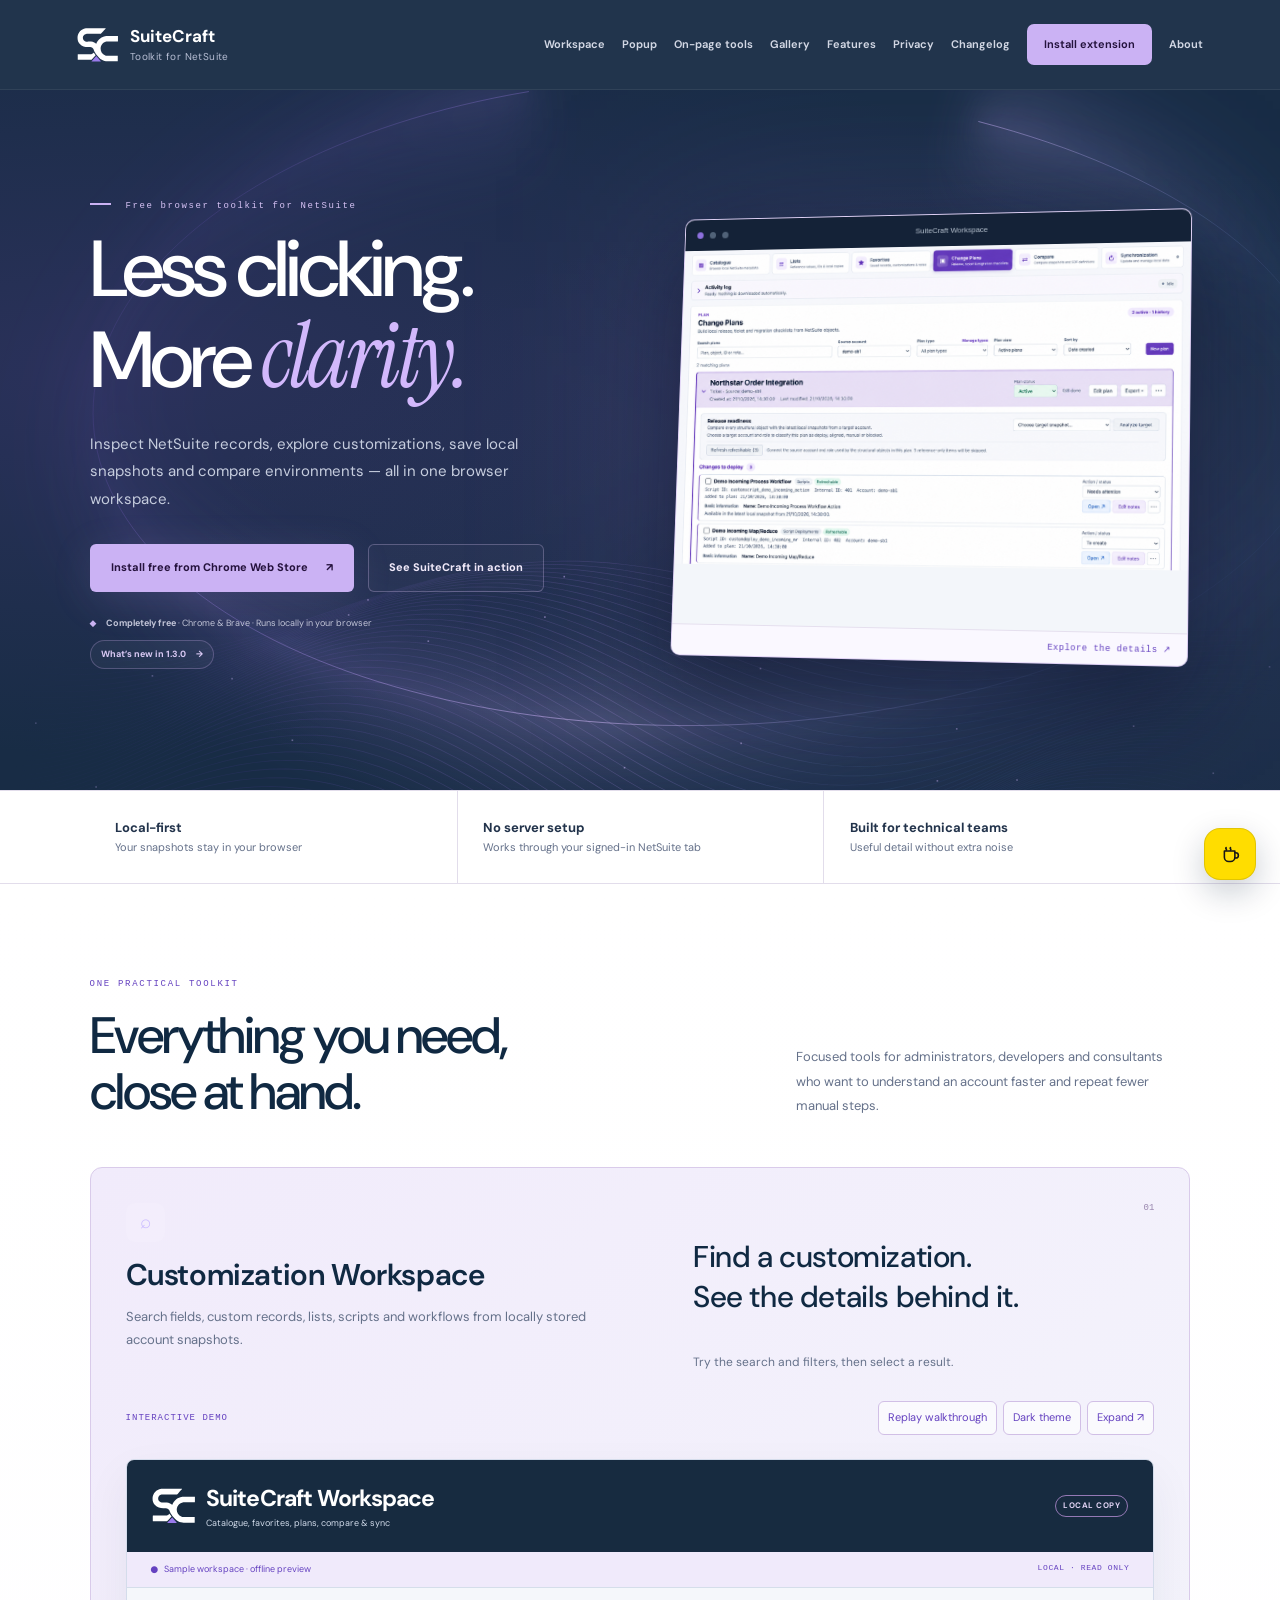
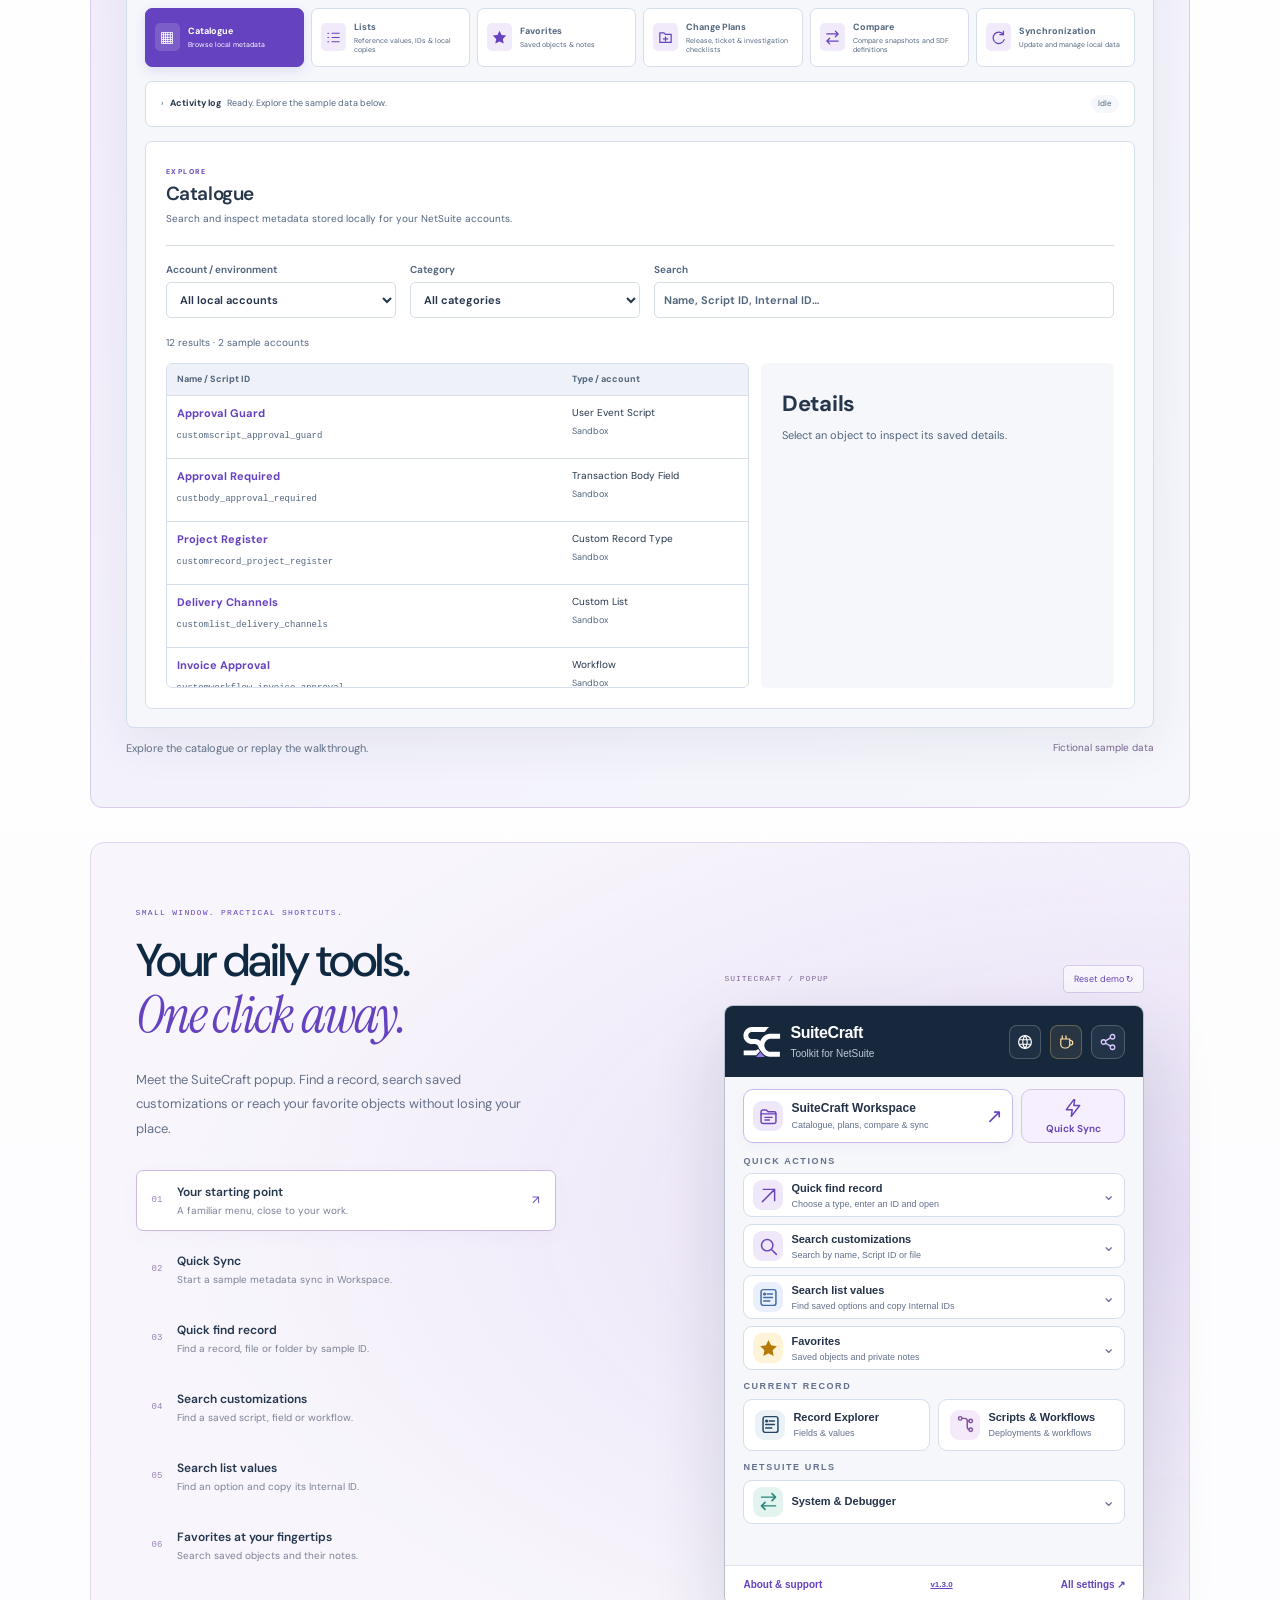
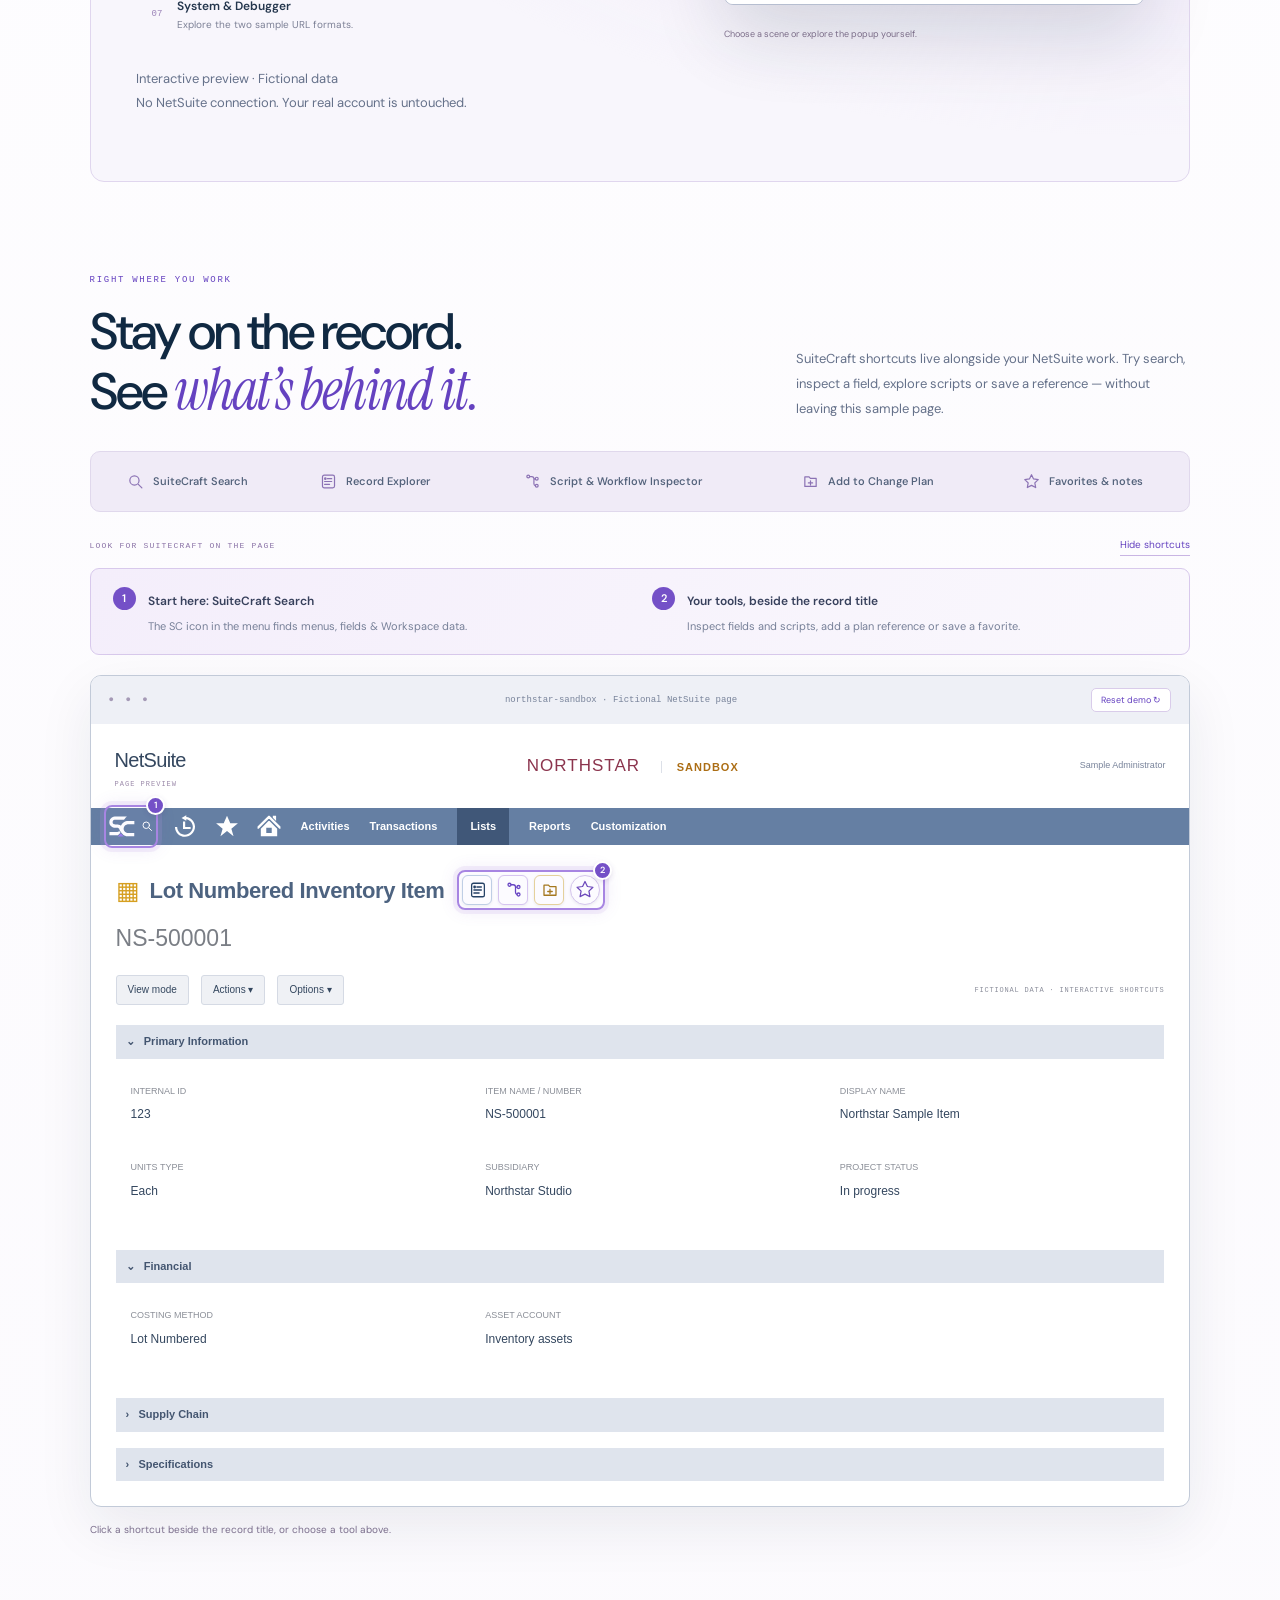
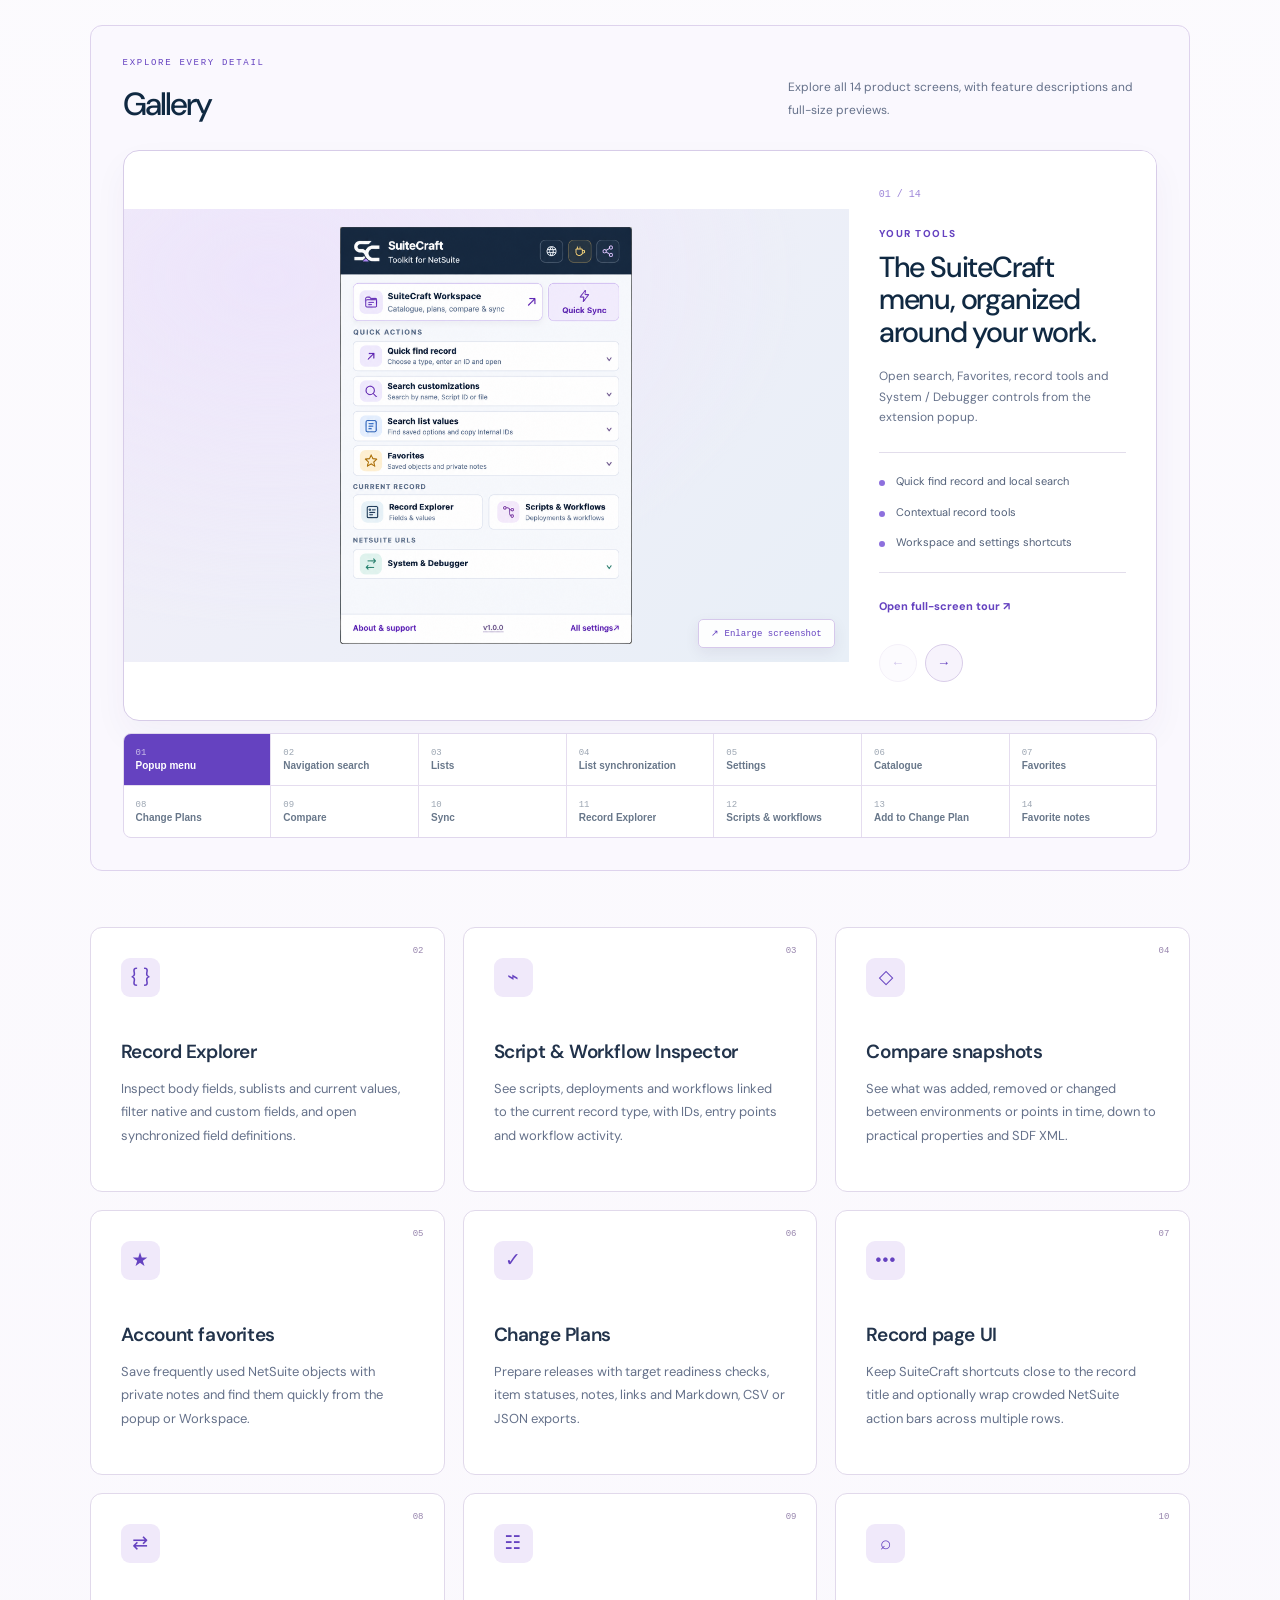
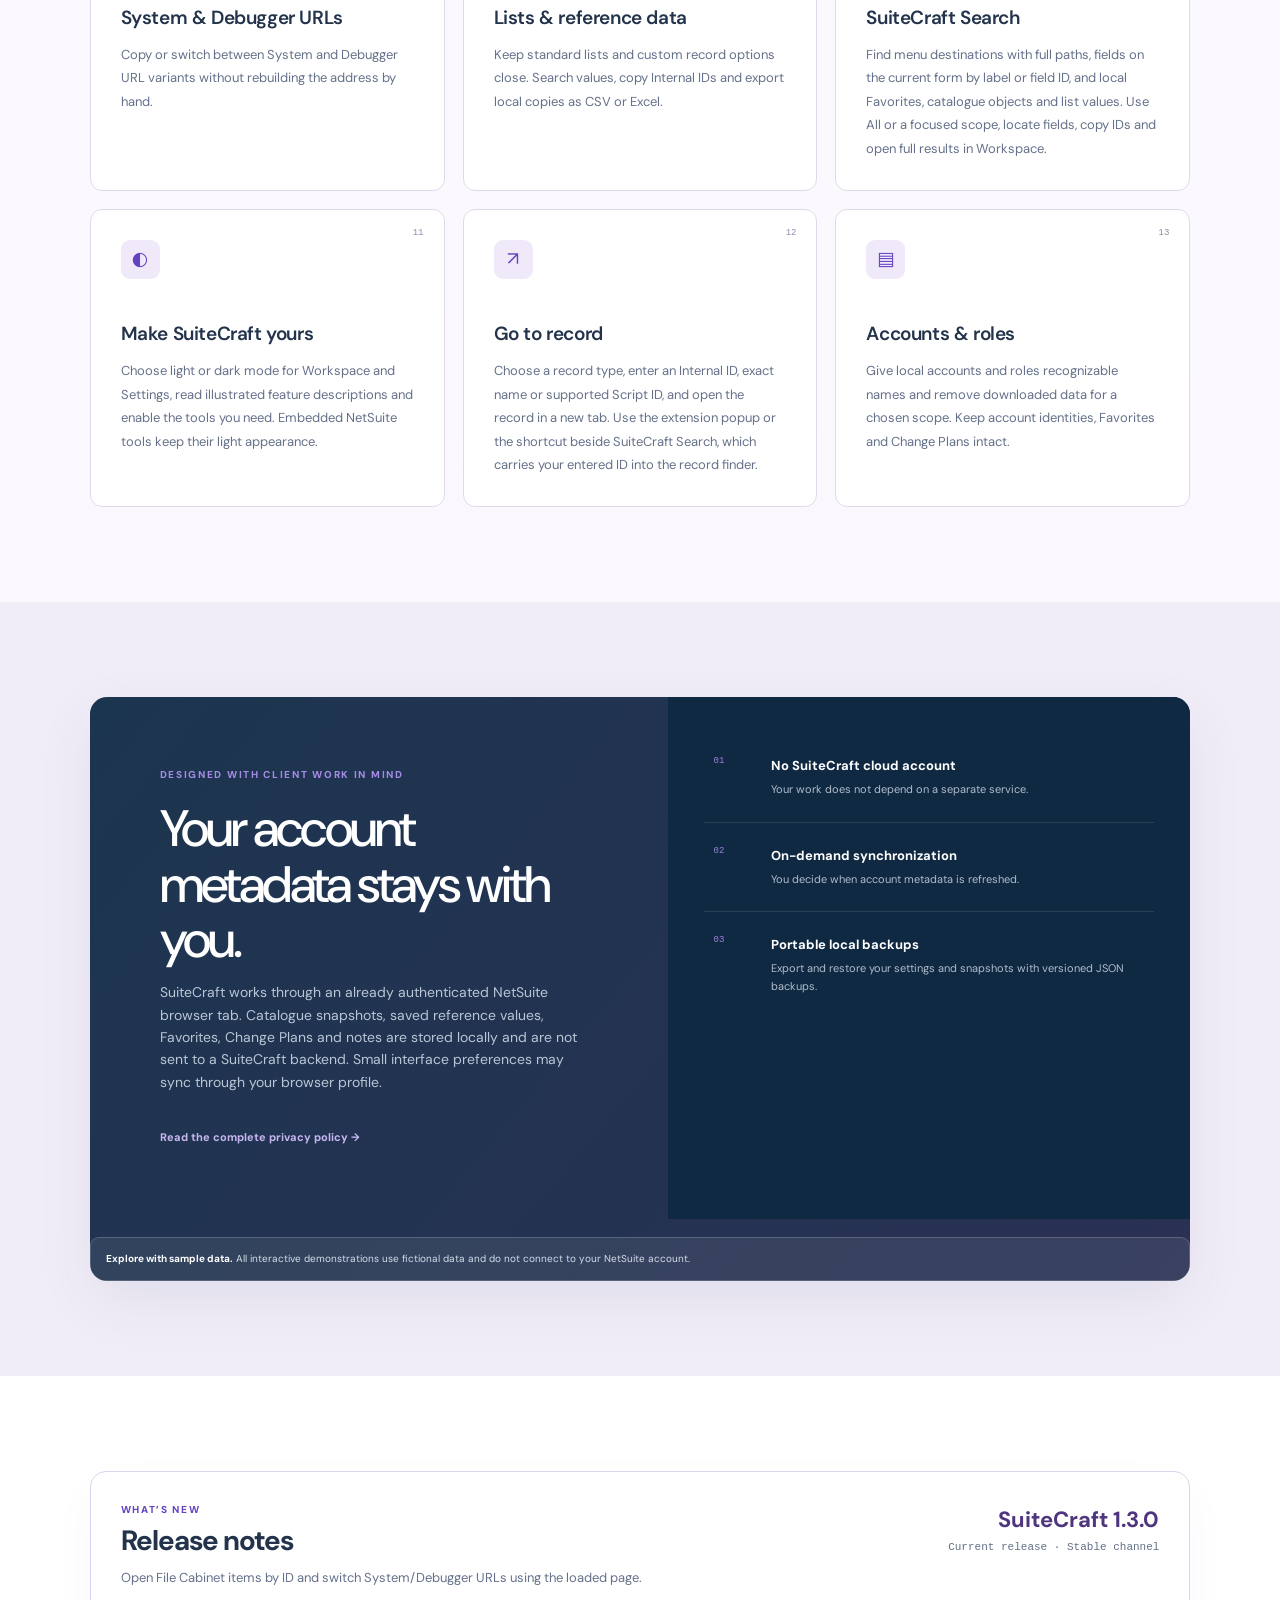
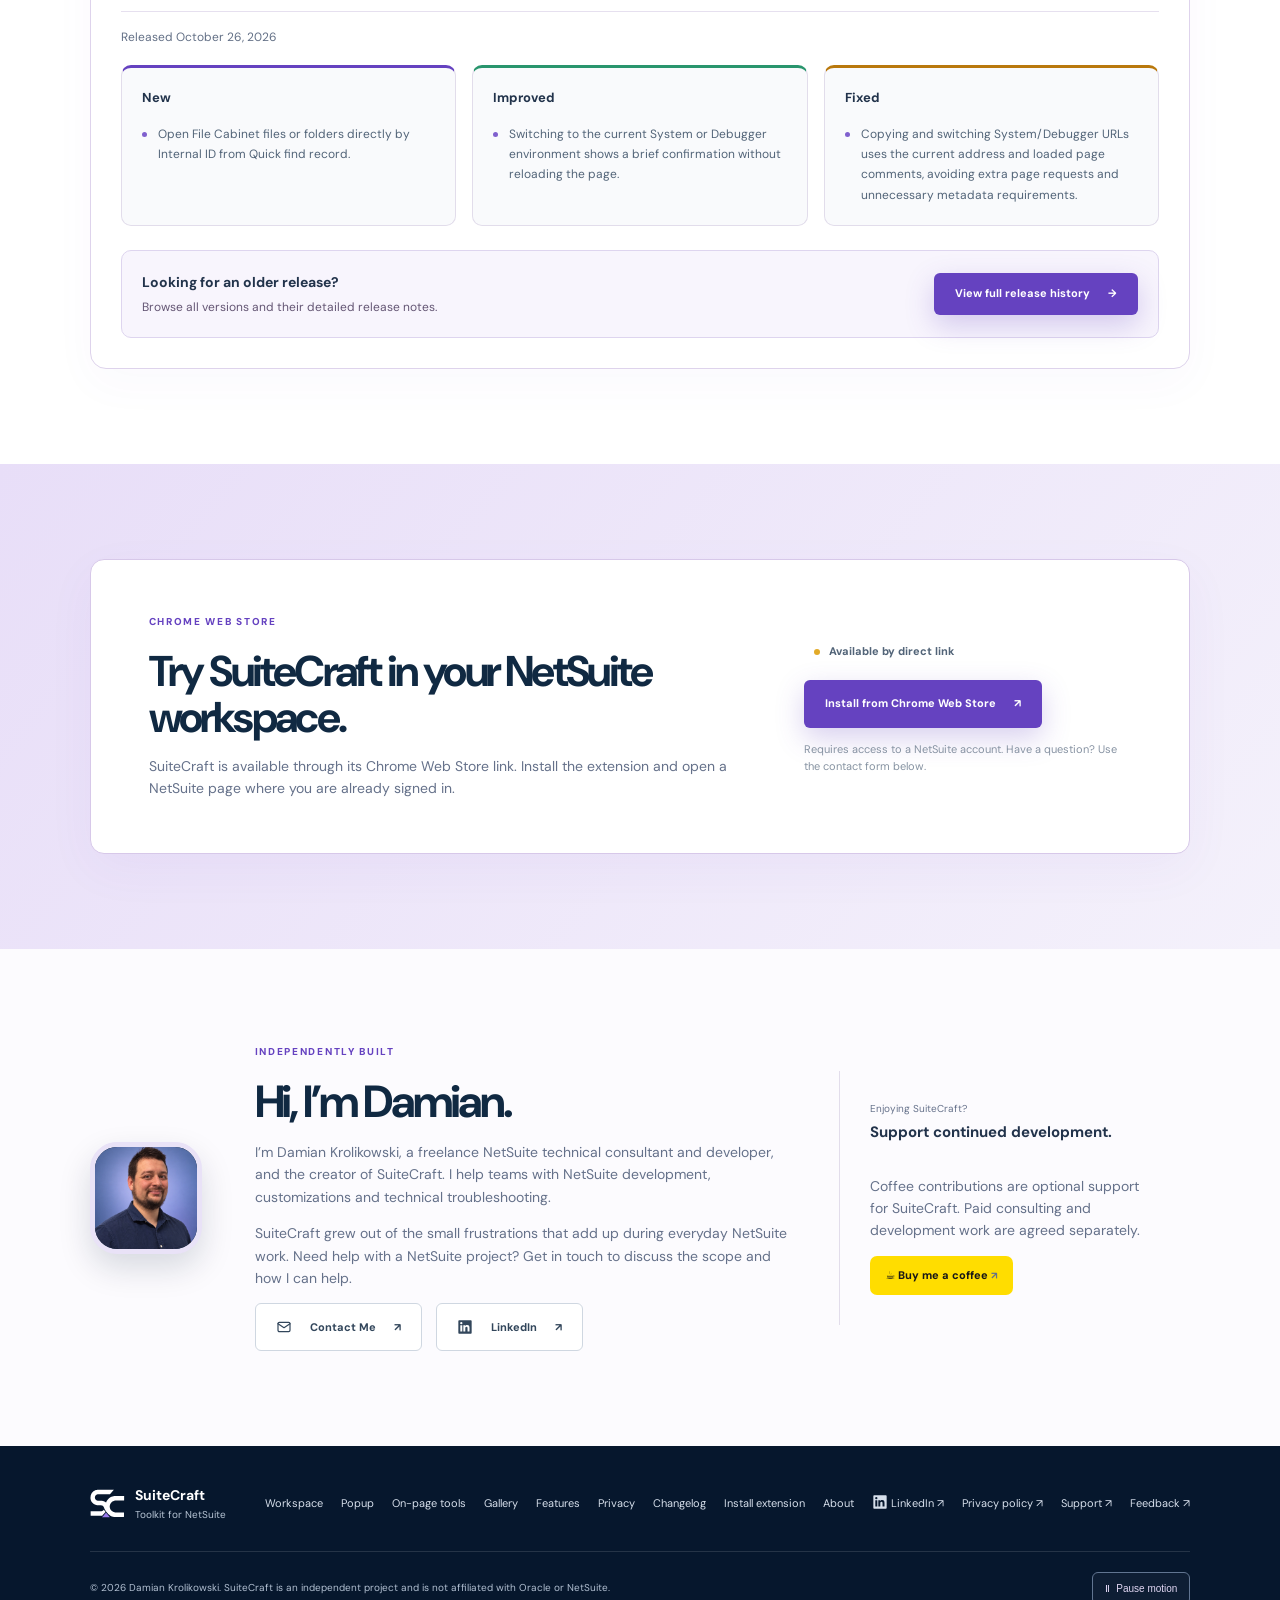
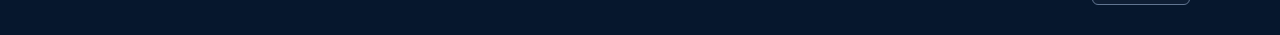
==== commit 985d2933: "feat: align popup demo with File Cabinet and Quick Sync" ====
--- a/index.html
+++ b/index.html
@@ -15,7 +15,7 @@
 	<link rel="stylesheet" href="assets/site.css">
 	<link rel="stylesheet" href="assets/previews.css">
 	<link rel="stylesheet" href="assets/catalogue-demo.css">
-<link rel="stylesheet" href="concept.css"><link rel="stylesheet" href="workspace-demos.css?v=20261022-2"><link rel="stylesheet" href="popup-demo.css?v=20261022-7"><link rel="stylesheet" href="onpage-demo.css?v=20261016-3"><link rel="stylesheet" href="experience.css?v=20261022-1">
+<link rel="stylesheet" href="concept.css"><link rel="stylesheet" href="workspace-demos.css?v=20261022-2"><link rel="stylesheet" href="popup-demo.css?v=20261026-2"><link rel="stylesheet" href="onpage-demo.css?v=20261016-3"><link rel="stylesheet" href="experience.css?v=20261022-1">
 	<meta property="og:site_name" content="SuiteCraft">
 	<meta property="og:image" content="https://krolikowskidamian.github.io/suitecraft-site/assets/marketing/chrome-web-store/promo-440x280-current.png">
 	<meta property="og:image:type" content="image/png">
@@ -128,13 +128,13 @@
 					</div>
 				</article>
 <section class="popup-showcase" id="popup-demo" aria-labelledby="popup-demo-title">
- <div class="popup-story"><p class="eyebrow">SMALL WINDOW. PRACTICAL SHORTCUTS.</p><h2 id="popup-demo-title">Your daily tools.<br><em>One click away.</em></h2><p>Meet the SuiteCraft popup. Find a record, search saved customizations or reach your favorite objects without losing your place.</p><div class="popup-scenes" role="group" aria-label="Choose a popup demo scene"><button type="button" data-popup-scene="home" aria-pressed="true"><span>01</span><div><strong>Your starting point</strong><small>A familiar menu, close to your work.</small></div><b>↗</b></button><button type="button" data-popup-scene="sync" aria-pressed="false"><span>02</span><div><strong>Quick Sync</strong><small>Start a sample metadata sync in Workspace.</small></div><b>↗</b></button><button type="button" data-popup-scene="find" aria-pressed="false"><span>03</span><div><strong>Quick find record</strong><small>Choose a type and try a sample ID.</small></div><b>↗</b></button><button type="button" data-popup-scene="custom" aria-pressed="false"><span>04</span><div><strong>Search customizations</strong><small>Find a saved script, field or workflow.</small></div><b>↗</b></button><button type="button" data-popup-scene="lists" aria-pressed="false"><span>05</span><div><strong>Search list values</strong><small>Find an option and copy its Internal ID.</small></div><b>↗</b></button><button type="button" data-popup-scene="favorites" aria-pressed="false"><span>06</span><div><strong>Favorites at your fingertips</strong><small>Search saved objects and their notes.</small></div><b>↗</b></button><button type="button" data-popup-scene="urls" aria-pressed="false"><span>07</span><div><strong>System & Debugger</strong><small>Explore the two sample URL formats.</small></div><b>↗</b></button></div><p class="popup-fine">Interactive preview · Fictional data<br>No NetSuite connection. Your real account is untouched.</p></div>
+ <div class="popup-story"><p class="eyebrow">SMALL WINDOW. PRACTICAL SHORTCUTS.</p><h2 id="popup-demo-title">Your daily tools.<br><em>One click away.</em></h2><p>Meet the SuiteCraft popup. Find a record, search saved customizations or reach your favorite objects without losing your place.</p><div class="popup-scenes" role="group" aria-label="Choose a popup demo scene"><button type="button" data-popup-scene="home" aria-pressed="true"><span>01</span><div><strong>Your starting point</strong><small>A familiar menu, close to your work.</small></div><b>↗</b></button><button type="button" data-popup-scene="sync" aria-pressed="false"><span>02</span><div><strong>Quick Sync</strong><small>Start a sample metadata sync in Workspace.</small></div><b>↗</b></button><button type="button" data-popup-scene="find" aria-pressed="false"><span>03</span><div><strong>Quick find record</strong><small>Find a record, file or folder by sample ID.</small></div><b>↗</b></button><button type="button" data-popup-scene="custom" aria-pressed="false"><span>04</span><div><strong>Search customizations</strong><small>Find a saved script, field or workflow.</small></div><b>↗</b></button><button type="button" data-popup-scene="lists" aria-pressed="false"><span>05</span><div><strong>Search list values</strong><small>Find an option and copy its Internal ID.</small></div><b>↗</b></button><button type="button" data-popup-scene="favorites" aria-pressed="false"><span>06</span><div><strong>Favorites at your fingertips</strong><small>Search saved objects and their notes.</small></div><b>↗</b></button><button type="button" data-popup-scene="urls" aria-pressed="false"><span>07</span><div><strong>System & Debugger</strong><small>Explore the two sample URL formats.</small></div><b>↗</b></button></div><p class="popup-fine">Interactive preview · Fictional data<br>No NetSuite connection. Your real account is untouched.</p></div>
  <div class="popup-demo-column"><div class="popup-preview-label"><span>SUITECRAFT / POPUP</span><button type="button" id="popup-reset">Reset demo ↻</button></div><div class="popup-shell">
  <header class="pp-header"><img src="assets/brand/suitecraft-mark-on-dark.svg" alt=""><div><strong>SuiteCraft</strong><span>Toolkit for NetSuite</span></div><a href="#top" aria-label="SuiteCraft website" title="SuiteCraft website"><svg viewBox="0 0 24 24" fill="none" stroke="currentColor" stroke-width="1.6" aria-hidden="true"><circle cx="12" cy="12" r="8.5"/><path d="M4 9h16M4 15h16M12 3.5c4 5 4 12 0 17-4-5-4-12 0-17Z"/></svg></a><a href="https://buymeacoffee.com/damiandk" target="_blank" rel="noopener noreferrer" aria-label="Support SuiteCraft" title="Support SuiteCraft"><svg viewBox="0 0 24 24" fill="none" stroke="currentColor" stroke-width="1.6" stroke-linecap="round" aria-hidden="true"><path d="M5 8h12v7a5 5 0 0 1-5 5h-2a5 5 0 0 1-5-5V8Z M17 10h1a3 3 0 0 1 0 6h-1M7 4c-1 1 1 2 0 3M12 4c-1 1 1 2 0 3"/></svg></a><button id="pp-share" type="button" aria-label="Share SuiteCraft" title="Share SuiteCraft" aria-expanded="false" aria-controls="pp-share-panel"><svg viewBox="0 0 24 24" fill="none" stroke="currentColor" stroke-width="1.7" stroke-linecap="round" aria-hidden="true"><circle cx="18" cy="5" r="3"/><circle cx="6" cy="12" r="3"/><circle cx="18" cy="19" r="3"/><path d="m8.6 10.5 6.8-4M8.6 13.5l6.8 4"/></svg></button><section id="pp-share-panel" class="pp-share-panel" hidden aria-label="Share SuiteCraft"><strong>Share SuiteCraft</strong><button id="pp-share-copy" type="button">Copy link</button><a href="https://chromewebstore.google.com/detail/suitecraft-for-netsuite/hpcgajocaokahoibhmiofdjdjnnielka" target="_blank" rel="noopener noreferrer">Open Chrome Web Store ↗</a><p id="pp-share-status" role="status" aria-live="polite"></p></section></header>
  <div class="pp-body">
- <div class="pp-workspace-actions"><a class="pp-workspace" href="#workspace"><span class="pp-icon">▤</span><div><strong>SuiteCraft Workspace</strong><small>Catalogue, plans, compare & sync</small></div><b>↗</b></a><button id="pp-quick-sync" class="pp-quick-sync" type="button" aria-expanded="false" aria-controls="pp-sync-panel"><svg viewBox="0 0 24 24" fill="none" stroke="currentColor" stroke-width="1.8" stroke-linecap="round" stroke-linejoin="round" aria-hidden="true"><path d="m13 2-9 12h7l-1 8 10-13h-7l1-7Z"/></svg><strong>Quick Sync</strong></button></div><section id="pp-sync-panel" class="pp-sync-panel" hidden><p>Find new objects across all categories and add them to your local catalogue.</p><div class="pp-sync-stats"><div><span>Latest saved sync</span><strong>21/10/2026, 14:30</strong></div><div><span>Saved objects</span><strong>12</strong></div></div><small>Simulated progress opens in the Workspace demo.</small><div class="pp-button-row"><button id="pp-sync-start" class="pp-primary" type="button">Start sample sync</button><button id="pp-sync-workspace" type="button">Workspace ↗</button></div></section>
+ <div class="pp-workspace-actions"><a class="pp-workspace" href="#workspace"><span class="pp-icon">▤</span><div><strong>SuiteCraft Workspace</strong><small>Catalogue, plans, compare & sync</small></div><b>↗</b></a><button id="pp-quick-sync" class="pp-quick-sync" type="button" aria-expanded="false" aria-controls="pp-sync-panel"><svg viewBox="0 0 24 24" fill="none" stroke="currentColor" stroke-width="1.8" stroke-linecap="round" stroke-linejoin="round" aria-hidden="true"><path d="m13 2-9 12h7l-1 8 10-13h-7l1-7Z"/></svg><strong>Quick Sync</strong></button></div><section id="pp-sync-panel" class="pp-sync-panel" hidden><p class="pp-sync-description">Find new objects across all categories and add them to your local catalogue.</p><p id="pp-sync-status" role="status" aria-live="polite">Progress opens in Workspace.</p><div class="pp-sync-actions"><button id="pp-sync-start" type="button">Start sync</button><button id="pp-sync-workspace" type="button" aria-label="Configure in Workspace">Workspace ↗</button></div></section>
  <h3 class="pp-kicker">QUICK ACTIONS</h3>
- <details data-popup-panel="find"><summary><span class="pp-icon">↗</span><div><strong>Quick find record</strong><small>Choose a type, enter an ID and open</small></div><b>⌄</b></summary><div class="pp-panel"><form id="pp-find-form"><div class="pp-types" role="group" aria-label="Sample record type"></div><label>Internal ID or exact name<input id="pp-record-id" placeholder="123" required maxlength="100" autocomplete="off"></label><small>Press Enter to preview a fictional record.</small><button class="pp-primary" type="submit">Open sample record ↗</button></form><div id="pp-record-result" class="pp-result" hidden></div><p class="pp-hint">Preview only — this opens sample details inside the demo.</p></div></details>
+ <details data-popup-panel="find"><summary><span class="pp-icon">↗</span><div><strong>Quick find record</strong><small>Choose a type, enter an ID and open</small></div><b>⌄</b></summary><div class="pp-panel"><form id="pp-find-form"><div id="pp-record-types" class="pp-types" role="group" aria-label="Sample record type"></div><div id="pp-cabinet-types" class="pp-types" role="group" aria-label="File Cabinet type" hidden></div><label><span id="pp-record-id-label">Internal ID or exact name</span><input id="pp-record-id" placeholder="123" required maxlength="100" autocomplete="off"></label><small id="pp-record-help">Press Enter to preview a fictional record.</small><button class="pp-primary" type="submit">Open sample record ↗</button></form><div id="pp-record-result" class="pp-result" hidden></div><p class="pp-hint">Preview only — this opens sample details inside the demo.</p></div></details>
  <details data-popup-panel="custom"><summary><span class="pp-icon">⌕</span><div><strong>Search customizations</strong><small>Search by name, Script ID or file</small></div><b>⌄</b></summary><div class="pp-panel"><p>Search the sample account’s latest local snapshots.</p><label>Category<select id="pp-category"><option value="all">All categories</option><option value="Script">Scripts</option><option value="Field">Fields</option><option value="Workflow">Workflows</option></select></label><label>Search<input id="pp-custom-search" type="search" placeholder="Name, Script ID or Internal ID…"></label><div id="pp-custom-results" class="pp-results"></div></div></details>
  <details data-popup-panel="lists"><summary><span class="pp-icon">▤</span><div><strong>Search list values</strong><small>Find saved options and copy Internal IDs</small></div><b>⌄</b></summary><div class="pp-panel"><label>List<select id="pp-list"><option value="delivery">Delivery Channels</option><option value="status">Project Status</option></select></label><label>Search<input id="pp-list-search" type="search" placeholder="Search names or values…"></label><div id="pp-list-results" class="pp-results"></div><div class="pp-button-row"><button type="button" id="pp-open-lists">Open all lists</button><button type="button" id="pp-update-lists">Update sample lists</button></div></div></details>
  <details data-popup-panel="favorites" class="pp-gold"><summary><span class="pp-icon">☆</span><div><strong>Favorites</strong><small>Saved objects and private notes</small></div><b>⌄</b></summary><div class="pp-panel"><p>Showing Favorites from fictional local accounts.</p><label>Type<select id="pp-favorite-type"><option value="all">All types</option><option>Script</option><option>Custom record</option><option>Workflow</option></select></label><label>Search favorites<input id="pp-favorite-search" type="search" placeholder="Name, ID or note…"></label><div id="pp-favorite-results" class="pp-results"></div></div></details>
@@ -242,7 +242,7 @@
 	<script src="assets/previews.js"></script>
 	<script src="assets/catalogue-demo.js"></script>
 
-<script src="motion.js"></script><script src="concept.js"></script><script src="workspace-demos.js?v=20261022-2"></script><script src="popup-demo.js?v=20261022-2"></script><script src="onpage-demo.js"></script><script src="demo-icons.js?v=20261022-2"></script><script src="experience.js?v=20261022-2"></script><script src="shortcut-guide.js"></script>
+<script src="motion.js"></script><script src="concept.js"></script><script src="workspace-demos.js?v=20261022-2"></script><script src="popup-demo.js?v=20261026-2"></script><script src="onpage-demo.js"></script><script src="demo-icons.js?v=20261022-2"></script><script src="experience.js?v=20261022-2"></script><script src="shortcut-guide.js"></script>
 	<script src="assets/analytics.js"></script>
 </body>
 </html>
--- a/popup-demo.css
+++ b/popup-demo.css
@@ -1,4 +1,4 @@
-.popup-showcase{grid-column:1/-1;display:grid;grid-template-columns:minmax(0,1fr) minmax(330px,420px);align-items:center;gap:clamp(35px,6vw,90px);padding:65px 45px;margin:16px 0 30px;border:1px solid #e0d6ee;border-radius:14px;background:radial-gradient(ellipse at 95% 40%,#e7def6,transparent 65%),#f8f6fc;scroll-margin-top:35px;min-width:0}.popup-story h2{font-size:clamp(35px,3.6vw,49px);font-weight:500;letter-spacing:-1.8px;line-height:1.12;margin:18px 0 22px;color:#102942}.popup-story h2 em{font-family:'Instrument Serif',Georgia,serif;font-size:1.15em;color:#6542c0;font-weight:400}.popup-story>p:not(.eyebrow){font-size:13px;line-height:1.9;color:#65718a;max-width:410px}.popup-story .eyebrow{font:8px ui-monospace,monospace;letter-spacing:1.3px}.popup-scenes{display:grid;gap:8px;margin-top:28px;max-width:420px}.popup-scenes button{display:flex;align-items:center;text-align:left;gap:15px;padding:13px 15px;border:1px solid transparent;border-radius:7px;background:transparent;color:#65718a;font:12px 'DM Sans',system-ui,sans-serif;cursor:pointer}.popup-scenes button>span{font:9px ui-monospace,monospace;color:#9b83b8}.popup-scenes button strong{display:block;font-weight:600;color:#24364d}.popup-scenes button small{display:block;font-size:10px;margin-top:4px;color:#7d8196}.popup-scenes button>b{margin-left:auto;font-weight:400;color:#6542c0;opacity:0}.popup-scenes button[aria-pressed=true]{border-color:#cbb9e6;background:#fff;box-shadow:0 5px 20px #6542c009}.popup-scenes button[aria-pressed=true]>b{opacity:1}.popup-scenes button:hover{background:#fff9}.popup-story .popup-fine,.popup-fine{font:9px/1.7 'DM Sans',system-ui,sans-serif;color:#83728f;margin:22px 0 0}.popup-demo-column{min-width:0;width:100%;max-width:420px;justify-self:center}.popup-preview-label{display:flex;align-items:center;justify-content:space-between;margin-bottom:12px;font:8px ui-monospace,monospace;letter-spacing:1px;color:#80699b}.popup-preview-label button{border:1px solid #d7c9e9;border-radius:5px;background:#fff9;padding:7px 10px;font:9px 'DM Sans',system-ui,sans-serif;color:#6542c0;cursor:pointer}.popup-shell{position:relative;display:flex;flex-direction:column;height:600px;width:100%;background:#f6f7fb;border:1px solid #b6bed0;border-radius:9px;overflow:hidden;box-shadow:0 30px 75px #17283b24;font:12px/1.4 -apple-system,BlinkMacSystemFont,'Segoe UI',sans-serif;color:#243248}.popup-shell *{box-sizing:border-box}.popup-shell a{color:inherit;text-decoration:none}.pp-header{display:flex;align-items:center;gap:10px;padding:16px 18px;background:#17283d;color:#fff;flex-shrink:0}.pp-header img{width:38px;height:38px}.pp-header>div{flex:1}.pp-header strong{font-size:16px;letter-spacing:-.4px}.pp-header>div>span{display:block;font-size:10px;color:#bfcbda;margin-top:3px}.pp-header a{display:grid;place-items:center;width:32px;height:34px;border:1px solid #ffffff33;border-radius:8px;background:#ffffff0a;font-size:20px}.pp-header a:last-child{color:#ffe1a0;border-color:#b49b6755}.pp-body{position:relative;flex:1;min-height:0;overflow:auto;padding:14px 18px;scrollbar-width:thin;scrollbar-color:#bcb4cd transparent}.pp-workspace{display:flex;gap:10px;align-items:center;padding:12px 10px;border:1px solid #cbb9ee;border-radius:10px;background:#fff;box-shadow:0 4px 12px #6542c00b}.pp-workspace strong{font-size:12px}.pp-workspace small{display:block;font-size:9px;color:#60708a;margin-top:2px}.pp-workspace b{margin-left:auto;font-size:20px;font-weight:400;color:#6542c0}.pp-icon{display:grid;place-items:center;width:34px;height:34px;flex-shrink:0;border-radius:9px;background:#eee8fa;color:#6c45be;font-size:20px}.pp-kicker{font-size:9px;letter-spacing:1.6px;color:#64718c;font-weight:700;margin:16px 0 8px}.pp-body details{margin:0 0 7px}.pp-body summary,.pp-tool{display:flex;align-items:center;gap:10px;padding:9px;border:1px solid #d5deec;border-radius:9px;background:#fff;list-style:none;cursor:pointer;width:100%;text-align:left;color:#243248;font:inherit}.pp-body summary::-webkit-details-marker{display:none}.pp-body summary strong,.pp-tool strong{font-size:11px;font-weight:750;display:block}.pp-body summary small,.pp-tool small{display:block;color:#64718c;font-size:9px;margin-top:3px}.pp-body summary>b,.pp-tool>b{font-size:16px;font-weight:400;color:#7c6a9b;margin-left:auto}.pp-body details[open]>summary{border-color:#b292ff;background:#f0ebfa;color:#5a36a3}.pp-body details[open]>summary>b{transform:rotate(180deg)}.pp-body details.pp-gold summary .pp-icon{color:#b57b06;background:#fff4d8}.pp-body details.pp-gold[open]>summary{background:#fff8e8;border-color:#e5c67e;color:#88600a}.pp-body details.pp-teal summary .pp-icon{color:#278579;background:#e3f3ef}.pp-body details.pp-teal[open]>summary{background:#f0faf7;border-color:#badbd2;color:#187264}.pp-panel{padding:13px 12px;margin-top:6px;border:1px solid #cbb9ee;border-radius:9px;background:#fcfaff;color:#52647e}.pp-panel p{font-size:10px;line-height:1.6;margin:0 0 12px}.pp-panel label{display:grid;gap:5px;margin:12px 0 0;font-size:10px;font-weight:650;color:#52647e}.pp-panel select,.pp-panel input{width:100%;min-width:0;min-height:34px;padding:8px 10px;border:1px solid #bdcce0;border-radius:6px;background:#fff;color:#243248;font:11px -apple-system,BlinkMacSystemFont,'Segoe UI',sans-serif}.pp-panel input:focus,.pp-panel select:focus{outline:2px solid #b49ae8;outline-offset:1px}.pp-panel button{cursor:pointer}.pp-types{display:grid;grid-template-columns:repeat(3,1fr);gap:6px;margin:8px 0 13px}.pp-types button{padding:8px 3px;border:1px solid #d2dcef;border-radius:6px;background:#fff;color:#405578;font-size:9px}.pp-types button[aria-pressed=true]{border-color:#8b57f4;background:#eee6fc;color:#5c35b2}.pp-panel form>small{font-size:9px;display:block;margin-top:4px}.pp-primary{display:block;width:100%;padding:9px;margin-top:9px;border:0;border-radius:6px;background:#6945ba;color:white;font-size:10px;font-weight:650}.pp-panel .pp-hint{font-size:9px;line-height:1.7;color:#6b748b;margin:12px 0 0}.pp-result{padding:12px;margin-top:12px;background:#eee8f8;border-radius:5px;font-size:10px}.pp-result p{margin:5px 0 0;overflow-wrap:anywhere}.pp-results{display:grid;gap:7px;margin-top:12px}.pp-result-card{display:grid;gap:4px;width:100%;text-align:left;padding:10px;border:1px solid #d9deeb;border-radius:6px;background:#fff;color:#243248;font:inherit}.pp-result-card strong{font-size:10px}.pp-result-card small{font-size:8px;color:#6b748b}.pp-result-card code{font-size:8px;color:#52647e;overflow-wrap:anywhere}.pp-result-card.selected{border-color:#9471d9;background:#f4eefc}.pp-tool{margin-bottom:7px}.pp-list-row{display:flex;align-items:center;justify-content:space-between;gap:10px;border:1px solid #d9deeb;background:#fff;padding:9px;border-radius:6px}.pp-list-row strong{font-size:10px;display:block}.pp-list-row small{font-size:9px;display:block;margin-top:3px}.pp-list-row button,.pp-button-row button{padding:8px;border:1px solid #cbb9ee;border-radius:6px;background:#f4effc;color:#6542c0;font-size:9px}.pp-button-row{display:grid;grid-template-columns:1fr 1fr;gap:6px;margin-top:12px}.pp-footer{display:flex;justify-content:space-between;align-items:center;padding:12px 18px;background:#fff;border-top:1px solid #e0e3ef;flex-shrink:0;font-size:10px;font-weight:650;color:#6542c0}.pp-footer a{color:#6542c0}.pp-footer a:nth-child(2){font-size:8px;text-decoration:underline}.pp-footer button{padding:0;border:0;background:none;font:inherit;color:#6542c0;cursor:pointer}.pp-status{min-height:30px}#pp-status{min-height:32px;overflow-wrap:anywhere}.popup-shell button:focus-visible,.popup-shell summary:focus-visible,.popup-shell a:focus-visible{outline:2px solid #9679e6;outline-offset:2px}
+.popup-showcase{grid-column:1/-1;display:grid;grid-template-columns:minmax(0,1fr) minmax(330px,420px);align-items:center;gap:clamp(35px,6vw,90px);padding:65px 45px;margin:16px 0 30px;border:1px solid #e0d6ee;border-radius:14px;background:radial-gradient(ellipse at 95% 40%,#e7def6,transparent 65%),#f8f6fc;scroll-margin-top:35px;min-width:0}.popup-story h2{font-size:clamp(35px,3.6vw,49px);font-weight:500;letter-spacing:-1.8px;line-height:1.12;margin:18px 0 22px;color:#102942}.popup-story h2 em{font-family:'Instrument Serif',Georgia,serif;font-size:1.15em;color:#6542c0;font-weight:400}.popup-story>p:not(.eyebrow){font-size:13px;line-height:1.9;color:#65718a;max-width:410px}.popup-story .eyebrow{font:8px ui-monospace,monospace;letter-spacing:1.3px}.popup-scenes{display:grid;gap:8px;margin-top:28px;max-width:420px}.popup-scenes button{display:flex;align-items:center;text-align:left;gap:15px;padding:13px 15px;border:1px solid transparent;border-radius:7px;background:transparent;color:#65718a;font:12px 'DM Sans',system-ui,sans-serif;cursor:pointer}.popup-scenes button>span{font:9px ui-monospace,monospace;color:#9b83b8}.popup-scenes button strong{display:block;font-weight:600;color:#24364d}.popup-scenes button small{display:block;font-size:10px;margin-top:4px;color:#7d8196}.popup-scenes button>b{margin-left:auto;font-weight:400;color:#6542c0;opacity:0}.popup-scenes button[aria-pressed=true]{border-color:#cbb9e6;background:#fff;box-shadow:0 5px 20px #6542c009}.popup-scenes button[aria-pressed=true]>b{opacity:1}.popup-scenes button:hover{background:#fff9}.popup-story .popup-fine,.popup-fine{font:9px/1.7 'DM Sans',system-ui,sans-serif;color:#83728f;margin:22px 0 0}.popup-demo-column{min-width:0;width:100%;max-width:420px;justify-self:center}.popup-preview-label{display:flex;align-items:center;justify-content:space-between;margin-bottom:12px;font:8px ui-monospace,monospace;letter-spacing:1px;color:#80699b}.popup-preview-label button{border:1px solid #d7c9e9;border-radius:5px;background:#fff9;padding:7px 10px;font:9px 'DM Sans',system-ui,sans-serif;color:#6542c0;cursor:pointer}.popup-shell{position:relative;display:flex;flex-direction:column;height:600px;width:100%;background:#f6f7fb;border:1px solid #b6bed0;border-radius:9px;overflow:hidden;box-shadow:0 30px 75px #17283b24;font:12px/1.4 -apple-system,BlinkMacSystemFont,'Segoe UI',sans-serif;color:#243248}.popup-shell *{box-sizing:border-box}.popup-shell a{color:inherit;text-decoration:none}.pp-header{display:flex;align-items:center;gap:10px;padding:16px 18px;background:#17283d;color:#fff;flex-shrink:0}.pp-header img{width:38px;height:38px}.pp-header>div{flex:1}.pp-header strong{font-size:16px;letter-spacing:-.4px}.pp-header>div>span{display:block;font-size:10px;color:#bfcbda;margin-top:3px}.pp-header a{display:grid;place-items:center;width:32px;height:34px;border:1px solid #ffffff33;border-radius:8px;background:#ffffff0a;font-size:20px}.pp-header a:last-child{color:#ffe1a0;border-color:#b49b6755}.pp-body{position:relative;flex:1;min-height:0;overflow:auto;padding:14px 18px;scrollbar-width:thin;scrollbar-color:#bcb4cd transparent}.pp-workspace{display:flex;gap:10px;align-items:center;padding:12px 10px;border:1px solid #cbb9ee;border-radius:10px;background:#fff;box-shadow:0 4px 12px #6542c00b}.pp-workspace strong{font-size:12px}.pp-workspace small{display:block;font-size:9px;color:#60708a;margin-top:2px}.pp-workspace b{margin-left:auto;font-size:20px;font-weight:400;color:#6542c0}.pp-icon{display:grid;place-items:center;width:34px;height:34px;flex-shrink:0;border-radius:9px;background:#eee8fa;color:#6c45be;font-size:20px}.pp-kicker{font-size:9px;letter-spacing:1.6px;color:#64718c;font-weight:700;margin:16px 0 8px}.pp-body details{margin:0 0 7px}.pp-body summary,.pp-tool{display:flex;align-items:center;gap:10px;padding:9px;border:1px solid #d5deec;border-radius:9px;background:#fff;list-style:none;cursor:pointer;width:100%;text-align:left;color:#243248;font:inherit}.pp-body summary::-webkit-details-marker{display:none}.pp-body summary strong,.pp-tool strong{font-size:11px;font-weight:750;display:block}.pp-body summary small,.pp-tool small{display:block;color:#64718c;font-size:9px;margin-top:3px}.pp-body summary>b,.pp-tool>b{font-size:16px;font-weight:400;color:#7c6a9b;margin-left:auto}.pp-body details[open]>summary{border-color:#b292ff;background:#f0ebfa;color:#5a36a3}.pp-body details[open]>summary>b{transform:rotate(180deg)}.pp-body details.pp-gold summary .pp-icon{color:#b57b06;background:#fff4d8}.pp-body details.pp-gold[open]>summary{background:#fff8e8;border-color:#e5c67e;color:#88600a}.pp-body details.pp-teal summary .pp-icon{color:#278579;background:#e3f3ef}.pp-body details.pp-teal[open]>summary{background:#f0faf7;border-color:#badbd2;color:#187264}.pp-panel{padding:13px 12px;margin-top:6px;border:1px solid #cbb9ee;border-radius:9px;background:#fcfaff;color:#52647e}.pp-panel p{font-size:10px;line-height:1.6;margin:0 0 12px}.pp-panel label{display:grid;gap:5px;margin:12px 0 0;font-size:10px;font-weight:650;color:#52647e}.pp-panel select,.pp-panel input{width:100%;min-width:0;min-height:34px;padding:8px 10px;border:1px solid #bdcce0;border-radius:6px;background:#fff;color:#243248;font:11px -apple-system,BlinkMacSystemFont,'Segoe UI',sans-serif}.pp-panel input:focus,.pp-panel select:focus{outline:2px solid #b49ae8;outline-offset:1px}.pp-panel button{cursor:pointer}.pp-types{display:grid;grid-template-columns:repeat(3,1fr);gap:6px;margin:8px 0 13px}#pp-cabinet-types{grid-template-columns:repeat(2,minmax(0,1fr))}#pp-cabinet-types[hidden]{display:none}.pp-types button{padding:8px 3px;border:1px solid #d2dcef;border-radius:6px;background:#fff;color:#405578;font-size:9px}.pp-types button[aria-pressed=true]{border-color:#8b57f4;background:#eee6fc;color:#5c35b2}.pp-panel form>small{font-size:9px;display:block;margin-top:4px}.pp-primary{display:block;width:100%;padding:9px;margin-top:9px;border:0;border-radius:6px;background:#6945ba;color:white;font-size:10px;font-weight:650}.pp-panel .pp-hint{font-size:9px;line-height:1.7;color:#6b748b;margin:12px 0 0}.pp-result{padding:12px;margin-top:12px;background:#eee8f8;border-radius:5px;font-size:10px}.pp-result p{margin:5px 0 0;overflow-wrap:anywhere}.pp-results{display:grid;gap:7px;margin-top:12px}.pp-result-card{display:grid;gap:4px;width:100%;text-align:left;padding:10px;border:1px solid #d9deeb;border-radius:6px;background:#fff;color:#243248;font:inherit}.pp-result-card strong{font-size:10px}.pp-result-card small{font-size:8px;color:#6b748b}.pp-result-card code{font-size:8px;color:#52647e;overflow-wrap:anywhere}.pp-result-card.selected{border-color:#9471d9;background:#f4eefc}.pp-tool{margin-bottom:7px}.pp-list-row{display:flex;align-items:center;justify-content:space-between;gap:10px;border:1px solid #d9deeb;background:#fff;padding:9px;border-radius:6px}.pp-list-row strong{font-size:10px;display:block}.pp-list-row small{font-size:9px;display:block;margin-top:3px}.pp-list-row button,.pp-button-row button{padding:8px;border:1px solid #cbb9ee;border-radius:6px;background:#f4effc;color:#6542c0;font-size:9px}.pp-button-row{display:grid;grid-template-columns:1fr 1fr;gap:6px;margin-top:12px}.pp-footer{display:flex;justify-content:space-between;align-items:center;padding:12px 18px;background:#fff;border-top:1px solid #e0e3ef;flex-shrink:0;font-size:10px;font-weight:650;color:#6542c0}.pp-footer a{color:#6542c0}.pp-footer a:nth-child(2){font-size:8px;text-decoration:underline}.pp-footer button{padding:0;border:0;background:none;font:inherit;color:#6542c0;cursor:pointer}.pp-status{min-height:30px}#pp-status{min-height:32px;overflow-wrap:anywhere}.popup-shell button:focus-visible,.popup-shell summary:focus-visible,.popup-shell a:focus-visible{outline:2px solid #9679e6;outline-offset:2px}
 @media(max-width:1050px){.popup-showcase{gap:35px;padding:40px 25px;grid-template-columns:minmax(0,1fr) minmax(300px,390px)}.popup-scenes button{gap:10px;padding:12px 8px}.popup-scenes button small{font-size:9px}}
 @media(max-width:720px){.popup-showcase{grid-template-columns:1fr;padding:28px 16px;gap:25px;margin:10px 0 20px}.popup-story h2{font-size:36px}.popup-story>p:not(.eyebrow){font-size:12px}.popup-scenes{grid-template-columns:1fr 1fr;gap:6px}.popup-scenes button{padding:10px 7px;gap:7px;align-items:flex-start}.popup-scenes button strong{font-size:9px}.popup-scenes button small,.popup-scenes button b{display:none}.popup-scenes button>span{font-size:8px;padding-top:1px}.popup-story .popup-fine{font-size:8px;margin-top:16px}.pp-header{padding:13px 12px;gap:7px}.pp-header img{width:31px;height:31px}.pp-header strong{font-size:15px}.pp-header>div>span{font-size:8px}.pp-header a{width:26px;height:30px;font-size:17px}.pp-body{padding:12px 10px}.pp-body summary,.pp-tool{gap:8px;padding:8px}.pp-icon{width:29px;height:31px;font-size:17px}.pp-body summary strong,.pp-tool strong{font-size:10px}.pp-body summary small,.pp-tool small{font-size:8px}.pp-workspace{padding:10px 8px;gap:8px}.pp-workspace strong{font-size:11px}.pp-workspace small{font-size:8px}.pp-footer{padding:12px;font-size:9px}.pp-panel{padding:12px 9px}.popup-shell{height:600px}.pp-types button{font-size:8px}}
 
@@ -8,7 +8,7 @@
 .pp-header>a,.pp-header>button{margin-left:0}.pp-header>a:first-of-type{margin-left:auto}
 .pp-share-panel[hidden],.pp-sync-panel[hidden]{display:none!important}.pp-share-panel{position:absolute;right:16px;top:calc(100% - 4px);width:252px;display:grid;gap:7px;padding:12px;border:1px solid #d6c8ee;border-radius:11px;background:#fff;color:#243248;box-shadow:0 10px 28px #17283d33}
 .pp-share-panel>strong{font-size:12px;margin-bottom:3px}.pp-header .pp-share-panel>a,.pp-share-panel>button{display:block;width:100%;height:auto;margin:0;padding:9px 10px;border:1px solid #d9cbed;border-radius:7px;background:#f5f0ff;color:#604099;text-decoration:none;font:11px 'DM Sans',sans-serif;text-align:left;cursor:pointer}.pp-share-panel>p{margin:0;font-size:10px;color:#52627a}.pp-share-panel>p:empty{display:none}
-.pp-workspace-actions{display:grid;grid-template-columns:minmax(0,1fr) 104px;gap:8px;margin-bottom:14px}.pp-workspace-actions>.pp-workspace{margin:0;min-width:0;padding:10px 9px;gap:8px}.pp-workspace-actions .pp-workspace strong{font-size:12px}.pp-workspace-actions .pp-workspace small{font-size:9px}.pp-workspace-actions .pp-icon{width:30px;height:30px;flex-basis:30px}.pp-quick-sync{display:grid;place-items:center;align-content:center;gap:4px;border:1px solid #d5c4ef;border-radius:10px;background:#f5efff;color:#6945b8;cursor:pointer}.pp-quick-sync svg{width:20px;height:20px}.pp-quick-sync strong{font:650 10px 'DM Sans',sans-serif}.pp-quick-sync:hover{background:#ece3fc}.pp-sync-panel{border:1px solid #d5c4ef;border-radius:9px;padding:12px;margin-bottom:14px;background:#f9f5ff;color:#243248}.pp-sync-panel p{font-size:10px;line-height:1.6;margin:0 0 9px}.pp-sync-panel small{font-size:9px;color:#65718a}.pp-sync-stats{display:grid;grid-template-columns:1fr 1fr;gap:8px;margin-bottom:8px}.pp-sync-stats span,.pp-sync-stats strong{display:block;font-size:9px;line-height:1.8}.pp-sync-stats span{color:#65718a;font-weight:400}.pp-sync-panel .pp-primary{background:#6945b8;color:#fff}
+.pp-workspace-actions{display:grid;grid-template-columns:minmax(0,1fr) 104px;gap:8px;margin-bottom:14px}.pp-workspace-actions>.pp-workspace{margin:0;min-width:0;padding:10px 9px;gap:8px}.pp-workspace-actions .pp-workspace strong{font-size:12px}.pp-workspace-actions .pp-workspace small{font-size:9px}.pp-workspace-actions .pp-icon{width:30px;height:30px;flex-basis:30px}.pp-quick-sync{display:grid;place-items:center;align-content:center;gap:4px;border:1px solid #d5c4ef;border-radius:10px;background:#f5efff;color:#6945b8;cursor:pointer}.pp-quick-sync svg{width:20px;height:20px}.pp-quick-sync strong{font:650 10px 'DM Sans',sans-serif}.pp-quick-sync:hover{background:#ece3fc}.pp-sync-panel{padding:10px 12px;border:1px solid #d8cdec;border-radius:9px;background:#fff;margin-bottom:14px}.pp-sync-panel .pp-sync-description{margin:0;color:#526479;font-size:11px;font-weight:600;line-height:1.5}#pp-sync-status{margin:7px 0 9px;color:#65718a;font-size:10px;line-height:1.5}.pp-sync-actions{display:flex;align-items:center;justify-content:space-between;gap:10px}.pp-sync-actions button{padding:6px 8px;border:1px solid #7653c1;border-radius:6px;background:#7653c1;color:#fff;font-size:11px;font-weight:650;cursor:pointer}.pp-sync-actions #pp-sync-workspace{padding:4px 0;border:0;background:none;color:#68768a;font-size:10px;font-weight:500;text-decoration:none}.pp-sync-actions #pp-sync-workspace:hover{color:#6843ad;text-decoration:underline}.pp-quick-sync[aria-expanded="true"]{border-color:#9c7dd3;background:#eae1f8}
 @media(max-width:720px){.pp-header>button{flex-basis:28px;width:28px;height:30px}.pp-workspace-actions{grid-template-columns:minmax(0,1fr) 90px;gap:6px}.pp-workspace-actions .pp-workspace strong{font-size:10px}.pp-workspace-actions .pp-workspace small{font-size:8px}.pp-workspace-actions .pp-workspace{padding:9px 7px;gap:6px}.pp-workspace-actions .pp-icon{width:25px;flex-basis:25px}.pp-quick-sync strong{font-size:9px}}
 
 .pp-header>a:nth-of-type(2){color:#ffe1a0;border-color:#ffd78047;background:#ffd78014}
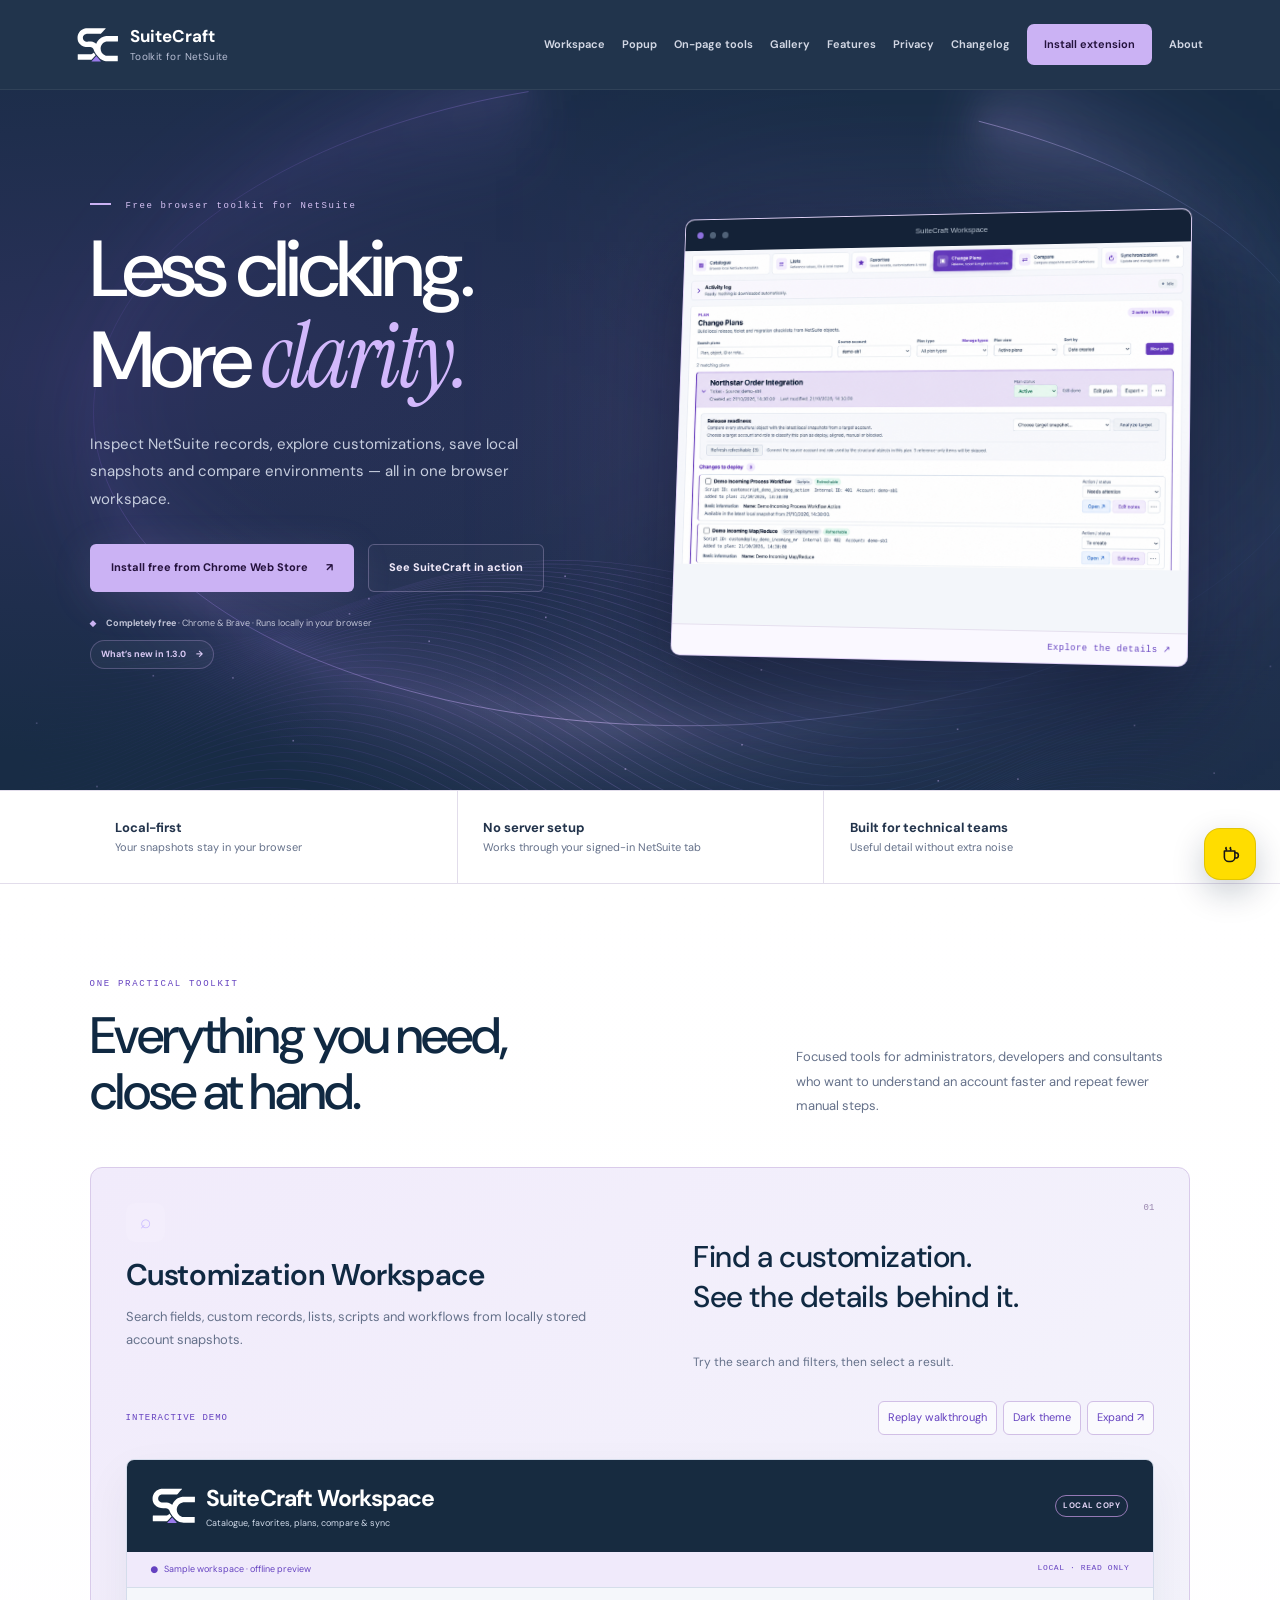
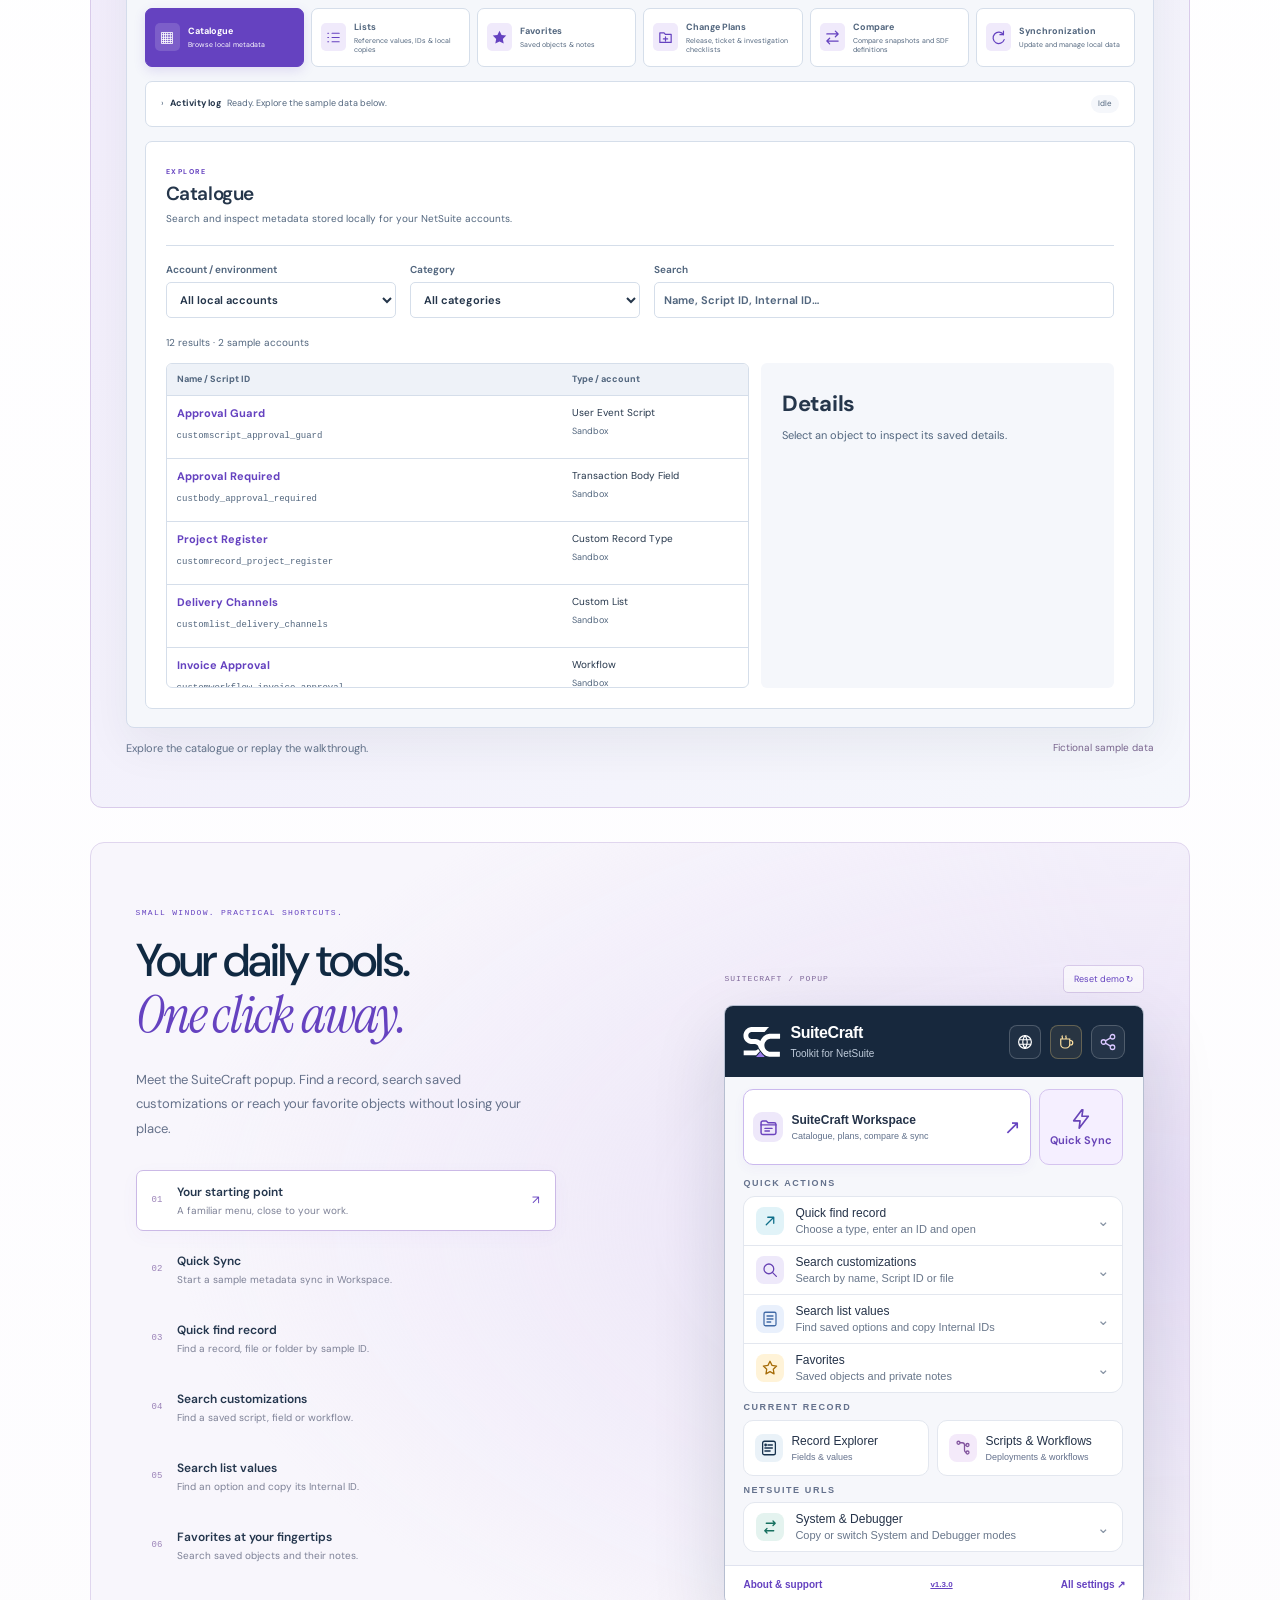
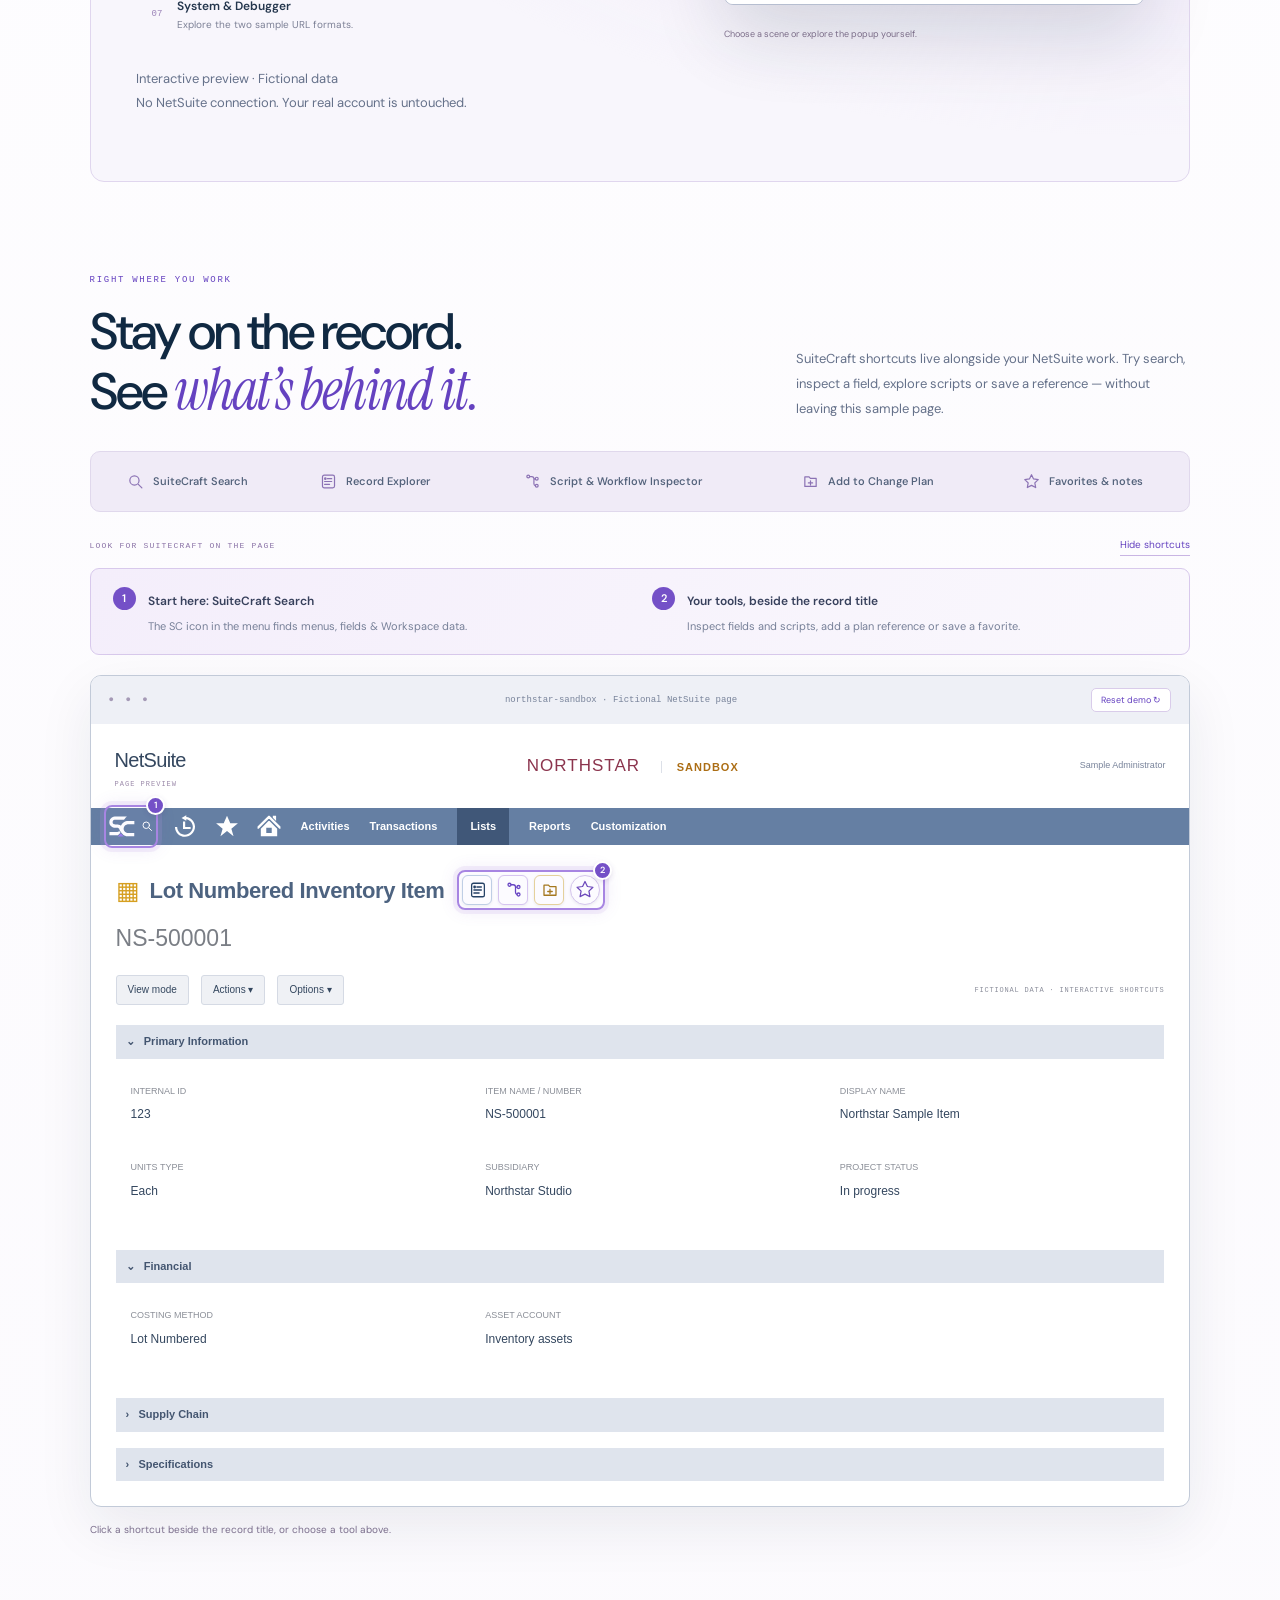
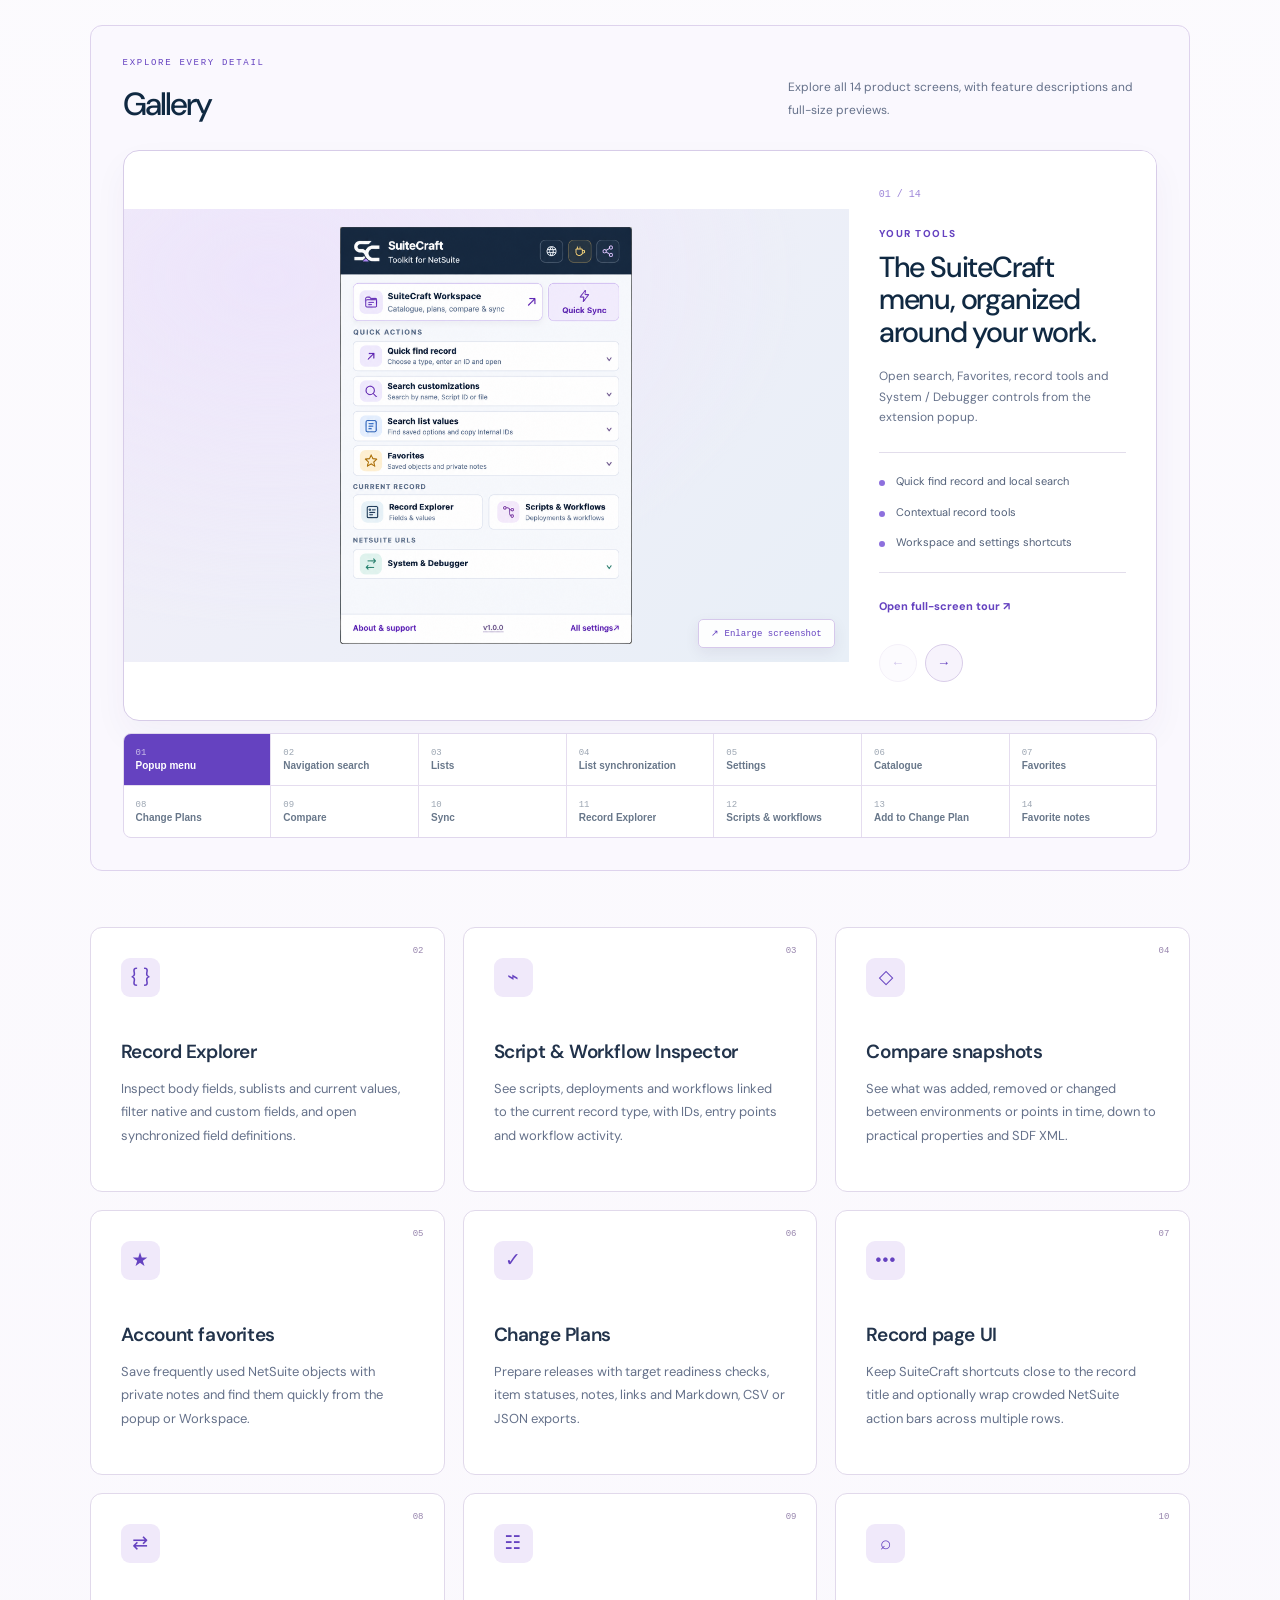
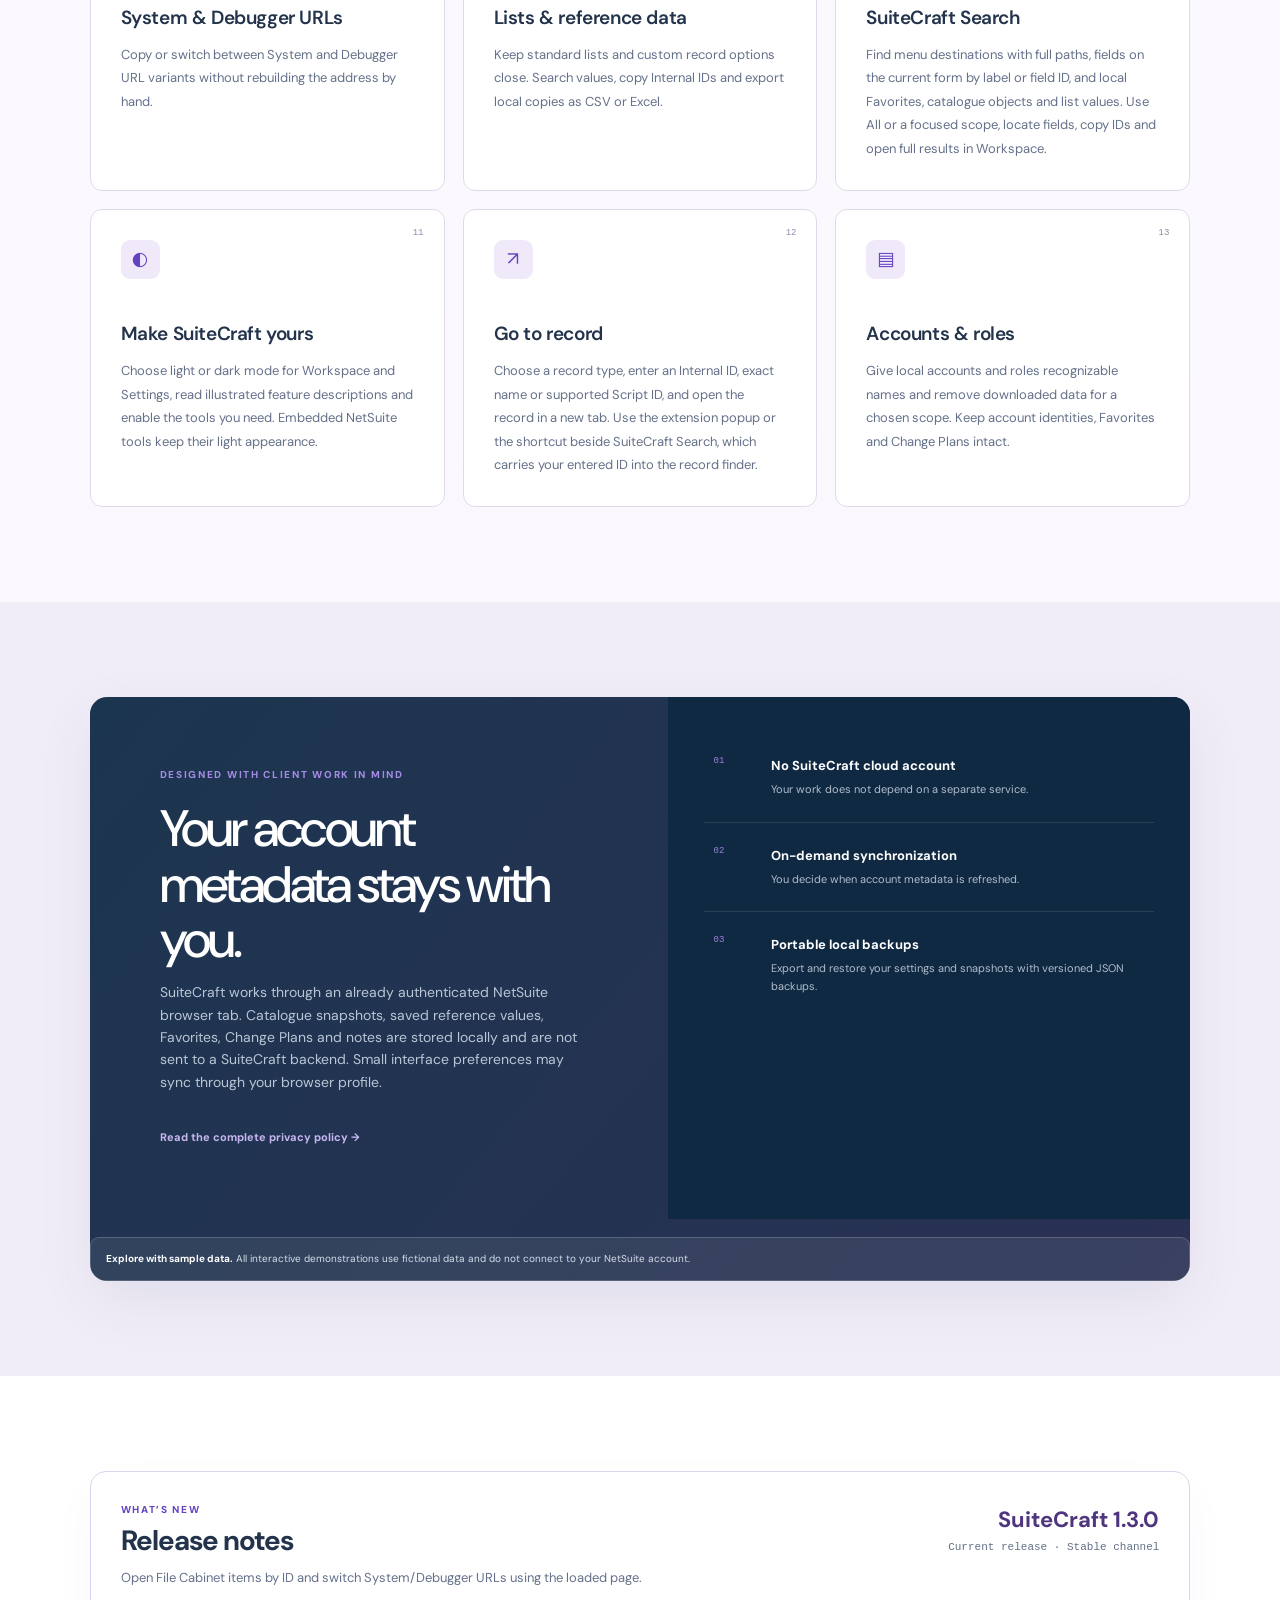
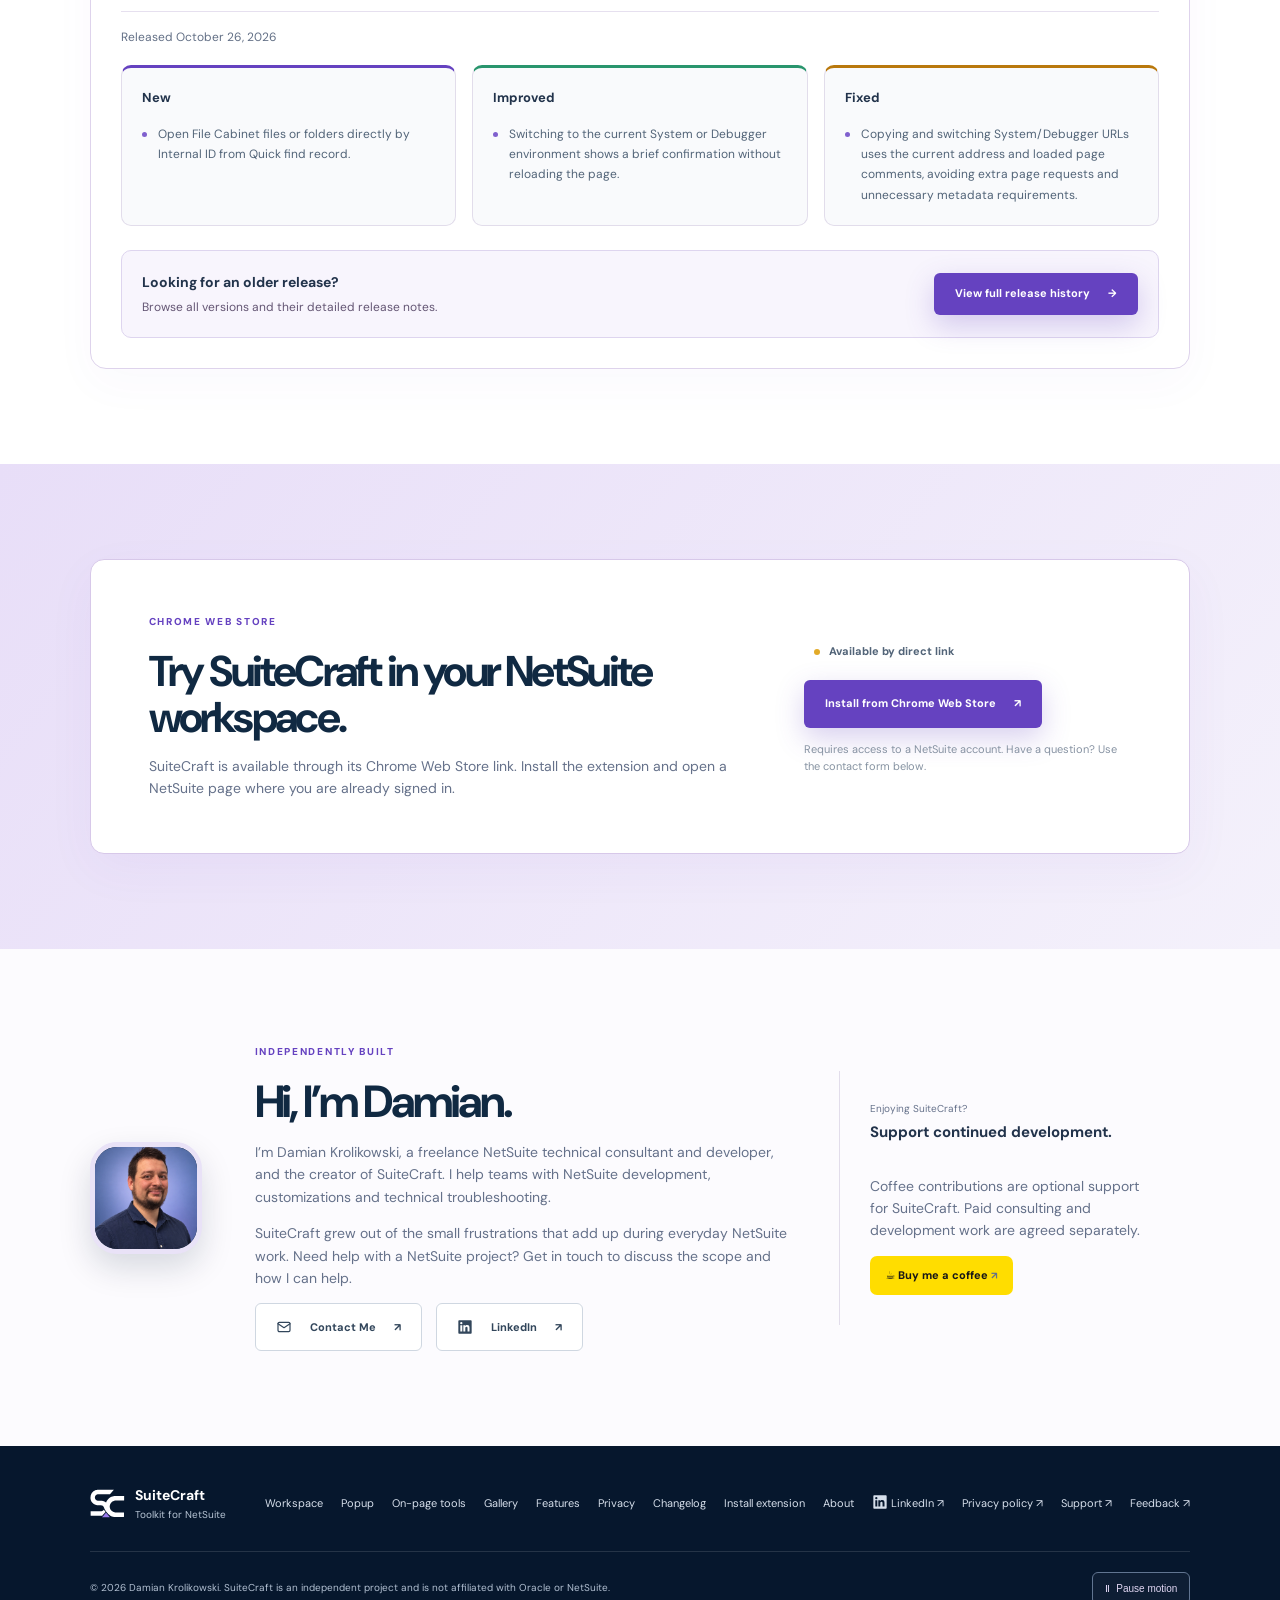
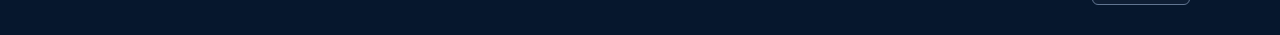
==== commit 4ede0204: "feat: align popup demo with the redesigned menu Rebuild the live popup as one flat accordion list wi" ====
--- a/index.html
+++ b/index.html
@@ -15,7 +15,7 @@
 	<link rel="stylesheet" href="assets/site.css">
 	<link rel="stylesheet" href="assets/previews.css">
 	<link rel="stylesheet" href="assets/catalogue-demo.css">
-<link rel="stylesheet" href="concept.css"><link rel="stylesheet" href="workspace-demos.css?v=20261022-2"><link rel="stylesheet" href="popup-demo.css?v=20261026-2"><link rel="stylesheet" href="onpage-demo.css?v=20261016-3"><link rel="stylesheet" href="experience.css?v=20261022-1">
+<link rel="stylesheet" href="concept.css"><link rel="stylesheet" href="workspace-demos.css?v=20261022-2"><link rel="stylesheet" href="popup-demo.css?v=20261027-1"><link rel="stylesheet" href="onpage-demo.css?v=20261016-3"><link rel="stylesheet" href="experience.css?v=20261022-1">
 	<meta property="og:site_name" content="SuiteCraft">
 	<meta property="og:image" content="https://krolikowskidamian.github.io/suitecraft-site/assets/marketing/chrome-web-store/promo-440x280-current.png">
 	<meta property="og:image:type" content="image/png">
@@ -134,12 +134,14 @@
  <div class="pp-body">
  <div class="pp-workspace-actions"><a class="pp-workspace" href="#workspace"><span class="pp-icon">▤</span><div><strong>SuiteCraft Workspace</strong><small>Catalogue, plans, compare & sync</small></div><b>↗</b></a><button id="pp-quick-sync" class="pp-quick-sync" type="button" aria-expanded="false" aria-controls="pp-sync-panel"><svg viewBox="0 0 24 24" fill="none" stroke="currentColor" stroke-width="1.8" stroke-linecap="round" stroke-linejoin="round" aria-hidden="true"><path d="m13 2-9 12h7l-1 8 10-13h-7l1-7Z"/></svg><strong>Quick Sync</strong></button></div><section id="pp-sync-panel" class="pp-sync-panel" hidden><p class="pp-sync-description">Find new objects across all categories and add them to your local catalogue.</p><p id="pp-sync-status" role="status" aria-live="polite">Progress opens in Workspace.</p><div class="pp-sync-actions"><button id="pp-sync-start" type="button">Start sync</button><button id="pp-sync-workspace" type="button" aria-label="Configure in Workspace">Workspace ↗</button></div></section>
  <h3 class="pp-kicker">QUICK ACTIONS</h3>
- <details data-popup-panel="find"><summary><span class="pp-icon">↗</span><div><strong>Quick find record</strong><small>Choose a type, enter an ID and open</small></div><b>⌄</b></summary><div class="pp-panel"><form id="pp-find-form"><div id="pp-record-types" class="pp-types" role="group" aria-label="Sample record type"></div><div id="pp-cabinet-types" class="pp-types" role="group" aria-label="File Cabinet type" hidden></div><label><span id="pp-record-id-label">Internal ID or exact name</span><input id="pp-record-id" placeholder="123" required maxlength="100" autocomplete="off"></label><small id="pp-record-help">Press Enter to preview a fictional record.</small><button class="pp-primary" type="submit">Open sample record ↗</button></form><div id="pp-record-result" class="pp-result" hidden></div><p class="pp-hint">Preview only — this opens sample details inside the demo.</p></div></details>
- <details data-popup-panel="custom"><summary><span class="pp-icon">⌕</span><div><strong>Search customizations</strong><small>Search by name, Script ID or file</small></div><b>⌄</b></summary><div class="pp-panel"><p>Search the sample account’s latest local snapshots.</p><label>Category<select id="pp-category"><option value="all">All categories</option><option value="Script">Scripts</option><option value="Field">Fields</option><option value="Workflow">Workflows</option></select></label><label>Search<input id="pp-custom-search" type="search" placeholder="Name, Script ID or Internal ID…"></label><div id="pp-custom-results" class="pp-results"></div></div></details>
- <details data-popup-panel="lists"><summary><span class="pp-icon">▤</span><div><strong>Search list values</strong><small>Find saved options and copy Internal IDs</small></div><b>⌄</b></summary><div class="pp-panel"><label>List<select id="pp-list"><option value="delivery">Delivery Channels</option><option value="status">Project Status</option></select></label><label>Search<input id="pp-list-search" type="search" placeholder="Search names or values…"></label><div id="pp-list-results" class="pp-results"></div><div class="pp-button-row"><button type="button" id="pp-open-lists">Open all lists</button><button type="button" id="pp-update-lists">Update sample lists</button></div></div></details>
- <details data-popup-panel="favorites" class="pp-gold"><summary><span class="pp-icon">☆</span><div><strong>Favorites</strong><small>Saved objects and private notes</small></div><b>⌄</b></summary><div class="pp-panel"><p>Showing Favorites from fictional local accounts.</p><label>Type<select id="pp-favorite-type"><option value="all">All types</option><option>Script</option><option>Custom record</option><option>Workflow</option></select></label><label>Search favorites<input id="pp-favorite-search" type="search" placeholder="Name, ID or note…"></label><div id="pp-favorite-results" class="pp-results"></div></div></details>
- <h3 class="pp-kicker">CURRENT RECORD</h3><div class="pp-record-tiles"><button class="pp-tool" type="button" id="pp-record-explorer" aria-label="Record Explorer" title="Record Explorer — Fields, sublists & current values"><span class="pp-icon">▣</span><div><strong>Record Explorer</strong><small>Fields &amp; values</small></div><b>›</b></button><button class="pp-tool" type="button" id="pp-inspector" aria-label="Scripts &amp; Workflows — Script &amp; Workflow Inspector" title="Script &amp; Workflow Inspector — Scripts, deployments &amp; workflows linked to this record type"><span class="pp-icon">♧</span><div><strong>Scripts &amp; Workflows</strong><small>Deployments &amp; workflows</small></div><b>›</b></button></div>
- <h3 class="pp-kicker">NETSUITE URLS</h3><details data-popup-panel="urls" class="pp-teal"><summary><span class="pp-icon">⇄</span><div><strong>System & Debugger</strong></div><b>⌄</b></summary><div class="pp-panel"><p>Copy or switch System and Debugger modes.</p><div class="pp-button-row"><button type="button" data-pp-url="copy-system">Copy System URL</button><button type="button" data-pp-url="copy-debugger">Copy Debugger URL</button><button type="button" data-pp-url="system">Switch to System</button><button type="button" data-pp-url="debugger">Switch to Debugger</button></div><label>Sample URL<input id="pp-url" readonly value="https://northstar-sandbox.app.netsuite.com/app/common/entity/custjob.nl?id=123"></label><p class="pp-hint">Switching updates this preview only.</p></div></details>
+ <div class="pp-list">
+ <details data-popup-panel="find"><summary><span class="pp-icon"><svg viewBox="0 0 24 24" fill="none" stroke="currentColor" stroke-width="1.8" stroke-linecap="round" stroke-linejoin="round" aria-hidden="true"><path d="M7 17 17 7M9 7h8v8"/></svg></span><div><strong>Quick find record</strong><small>Choose a type, enter an ID and open</small></div><b>⌄</b></summary><div class="pp-panel"><form id="pp-find-form"><div id="pp-record-types" class="pp-types" role="group" aria-label="Sample record type"></div><div id="pp-cabinet-types" class="pp-sub" role="group" aria-label="File Cabinet type" data-label="File Cabinet" hidden></div><div id="pp-custom-wrap" class="pp-custom-wrap" hidden><label><span>Custom Record Type</span><input id="pp-custom-type" placeholder="customrecord_example or 123" maxlength="100" autocomplete="off"></label><div id="pp-saved" class="pp-saved" role="group" aria-label="Pinned and recent" hidden></div></div><label><span id="pp-record-id-label">Internal ID or exact name</span><input id="pp-record-id" placeholder="123" required maxlength="100" autocomplete="off"></label><small id="pp-record-help">Press Enter to preview a fictional record.</small><button class="pp-primary" type="submit">Open sample record ↗</button></form><div id="pp-record-result" class="pp-result" hidden></div><p class="pp-hint">Preview only — this opens sample details inside the demo.</p></div></details>
+ <details data-popup-panel="custom"><summary><span class="pp-icon"><svg viewBox="0 0 24 24" fill="none" stroke="currentColor" stroke-width="1.8" stroke-linecap="round" stroke-linejoin="round" aria-hidden="true"><circle cx="10.5" cy="10.5" r="6.5"/><path d="m15.5 15.5 5 5"/></svg></span><div><strong>Search customizations</strong><small>Search by name, Script ID or file</small></div><b>⌄</b></summary><div class="pp-panel"><p class="pp-context">Search the sample account’s latest local snapshots.</p><label>Category<select id="pp-category"><option value="all">All categories</option><option value="Script">Scripts</option><option value="Field">Fields</option><option value="Workflow">Workflows</option></select></label><label>Search<input id="pp-custom-search" type="search" placeholder="Name, Script ID or Internal ID…"></label><div id="pp-custom-results" class="pp-results"></div></div></details>
+ <details data-popup-panel="lists"><summary><span class="pp-icon"><svg viewBox="0 0 24 24" fill="none" stroke="currentColor" stroke-width="1.8" stroke-linecap="round" stroke-linejoin="round" aria-hidden="true"><rect x="4" y="3" width="16" height="18" rx="2"/><path d="M8 8h8M8 12h8M8 16h5"/></svg></span><div><strong>Search list values</strong><small>Find saved options and copy Internal IDs</small></div><b>⌄</b></summary><div class="pp-panel"><p class="pp-context">northstar-sandbox · Administrator</p><div class="pp-controls"><select id="pp-list" aria-label="List"><option value="delivery">Delivery Channels</option><option value="status">Project Status</option></select><input id="pp-list-search" type="search" aria-label="Search" placeholder="Search names or values…"></div><div class="pp-bar"><p id="pp-list-status" role="status" aria-live="polite"></p><button type="button" id="pp-open-lists" title="Open all lists" aria-label="Open all lists"><svg viewBox="0 0 24 24" fill="none" stroke="currentColor" stroke-width="1.8" stroke-linecap="round" stroke-linejoin="round" aria-hidden="true"><path d="M14 4h6v6M20 4l-9 9M18 14v5a1 1 0 0 1-1 1H5a1 1 0 0 1-1-1V7a1 1 0 0 1 1-1h5"/></svg></button><button type="button" id="pp-update-lists" title="Update sample lists" aria-label="Update sample lists"><svg viewBox="0 0 24 24" fill="none" stroke="currentColor" stroke-width="1.8" stroke-linecap="round" stroke-linejoin="round" aria-hidden="true"><path d="M20 11a8 8 0 0 0-14.5-4M4 5v4h4M4 13a8 8 0 0 0 14.5 4M20 19v-4h-4"/></svg></button></div><div id="pp-list-results" class="pp-results"></div></div></details>
+ <details data-popup-panel="favorites"><summary><span class="pp-icon"><svg viewBox="0 0 24 24" fill="none" stroke="currentColor" stroke-width="1.8" stroke-linecap="round" stroke-linejoin="round" aria-hidden="true"><path d="m12 3 2.7 5.5 6.1.9-4.4 4.3 1 6.1-5.4-2.9-5.4 2.9 1-6.1-4.4-4.3 6.1-.9L12 3Z"/></svg></span><div><strong>Favorites</strong><small>Saved objects and private notes</small></div><b>⌄</b></summary><div class="pp-panel"><p class="pp-context">Favorites from fictional local accounts.</p><div class="pp-controls"><select id="pp-favorite-type" aria-label="Type"><option value="all">All types</option><option>Script</option><option>Custom record</option><option>Workflow</option></select><input id="pp-favorite-search" type="search" aria-label="Search favorites" placeholder="Name, ID or note…"></div><div class="pp-bar"><p id="pp-favorite-status" role="status" aria-live="polite"></p><button type="button" id="pp-open-favorites" title="Open all Favorites" aria-label="Open all Favorites"><svg viewBox="0 0 24 24" fill="none" stroke="currentColor" stroke-width="1.8" stroke-linecap="round" stroke-linejoin="round" aria-hidden="true"><path d="M14 4h6v6M20 4l-9 9M18 14v5a1 1 0 0 1-1 1H5a1 1 0 0 1-1-1V7a1 1 0 0 1 1-1h5"/></svg></button></div><div id="pp-favorite-results" class="pp-results"></div></div></details>
+ </div>
+ <h3 class="pp-kicker">CURRENT RECORD</h3><div class="pp-record-tiles"><button class="pp-tool" type="button" id="pp-record-explorer" aria-label="Record Explorer" title="Record Explorer — Fields, sublists & current values"><span class="pp-icon"><svg viewBox="0 0 24 24" fill="none" stroke="currentColor" stroke-width="1.7" stroke-linecap="round" stroke-linejoin="round" aria-hidden="true"><rect x="3.5" y="3" width="17" height="18" rx="2.5"/><circle cx="7.5" cy="8" r="1"/><path d="M10.5 8h6M6.5 12h10M6.5 16h7"/></svg></span><div><strong>Record Explorer</strong><small>Fields &amp; values</small></div><b>›</b></button><button class="pp-tool" type="button" id="pp-inspector" aria-label="Scripts &amp; Workflows — Script &amp; Workflow Inspector" title="Script &amp; Workflow Inspector — Scripts, deployments &amp; workflows linked to this record type"><span class="pp-icon"><svg viewBox="0 0 24 24" fill="none" stroke="currentColor" stroke-width="1.7" stroke-linecap="round" stroke-linejoin="round" aria-hidden="true"><circle cx="6" cy="5" r="2"/><circle cx="18" cy="8" r="2"/><circle cx="18" cy="18" r="2"/><path d="M8 5h3a3 3 0 0 1 3 3v7a3 3 0 0 0 2 2.8M14 9.5A3 3 0 0 1 16 8"/></svg></span><div><strong>Scripts &amp; Workflows</strong><small>Deployments &amp; workflows</small></div><b>›</b></button></div>
+ <h3 class="pp-kicker">NETSUITE URLS</h3><div class="pp-list"><details data-popup-panel="urls"><summary><span class="pp-icon"><svg viewBox="0 0 24 24" fill="none" stroke="currentColor" stroke-width="1.7" stroke-linecap="round" stroke-linejoin="round" aria-hidden="true"><path d="M7 7h12m0 0-3-3m3 3-3 3M17 17H5m0 0 3 3m-3-3 3-3"/></svg></span><div><strong>System & Debugger</strong><small>Copy or switch System and Debugger modes</small></div><b>⌄</b></summary><div class="pp-panel"><div class="pp-button-row"><button type="button" data-pp-url="copy-system"><svg viewBox="0 0 24 24" fill="none" stroke="currentColor" stroke-width="1.8" stroke-linecap="round" stroke-linejoin="round" aria-hidden="true"><rect x="8" y="8" width="11" height="11" rx="2"/><path d="M16 8V6a2 2 0 0 0-2-2H6a2 2 0 0 0-2 2v8a2 2 0 0 0 2 2h2"/></svg>Copy System URL</button><button type="button" data-pp-url="copy-debugger"><svg viewBox="0 0 24 24" fill="none" stroke="currentColor" stroke-width="1.8" stroke-linecap="round" stroke-linejoin="round" aria-hidden="true"><rect x="8" y="8" width="11" height="11" rx="2"/><path d="M16 8V6a2 2 0 0 0-2-2H6a2 2 0 0 0-2 2v8a2 2 0 0 0 2 2h2"/></svg>Copy Debugger URL</button><button type="button" data-pp-url="system"><svg viewBox="0 0 24 24" fill="none" stroke="currentColor" stroke-width="1.8" stroke-linecap="round" stroke-linejoin="round" aria-hidden="true"><path d="M7 7h11m0 0-3-3m3 3-3 3M17 17H6m0 0 3 3m-3-3 3-3"/></svg>Switch to System</button><button type="button" data-pp-url="debugger"><svg viewBox="0 0 24 24" fill="none" stroke="currentColor" stroke-width="1.8" stroke-linecap="round" stroke-linejoin="round" aria-hidden="true"><path d="M7 7h11m0 0-3-3m3 3-3 3M17 17H6m0 0 3 3m-3-3 3-3"/></svg>Switch to Debugger</button></div><label>Sample URL<input id="pp-url" readonly value="https://northstar-sandbox.app.netsuite.com/app/common/entity/custjob.nl?id=123"></label><p class="pp-hint">Switching updates this preview only.</p></div></details></div>
  </div><footer class="pp-footer"><a href="#about">About & support</a><a href="#changelog">v1.3.0</a><button type="button" id="pp-settings">All settings ↗</button></footer></div><p id="pp-status" class="popup-fine" role="status" aria-live="polite">Choose a scene or explore the popup yourself.</p></div>
 </section>
 
@@ -242,7 +244,7 @@
 	<script src="assets/previews.js"></script>
 	<script src="assets/catalogue-demo.js"></script>
 
-<script src="motion.js"></script><script src="concept.js"></script><script src="workspace-demos.js?v=20261022-2"></script><script src="popup-demo.js?v=20261026-2"></script><script src="onpage-demo.js"></script><script src="demo-icons.js?v=20261022-2"></script><script src="experience.js?v=20261022-2"></script><script src="shortcut-guide.js"></script>
+<script src="motion.js"></script><script src="concept.js"></script><script src="workspace-demos.js?v=20261022-2"></script><script src="popup-demo.js?v=20261027-1"></script><script src="onpage-demo.js"></script><script src="demo-icons.js?v=20261027-1"></script><script src="experience.js?v=20261022-2"></script><script src="shortcut-guide.js"></script>
 	<script src="assets/analytics.js"></script>
 </body>
 </html>
--- a/popup-demo.css
+++ b/popup-demo.css
@@ -40,3 +40,80 @@
 @media(max-width:720px){.pp-record-tiles{grid-template-columns:1fr}}
 
 #pp-find-form>small{display:block;margin:9px 0 4px;line-height:1.5}
+
+/* Current popup design: flat accordion list, tinted icons, one open panel at a time. */
+.popup-shell .pp-body{padding:12px 10px 12px 18px;scrollbar-gutter:stable}
+.popup-shell .pp-workspace-actions{grid-template-columns:minmax(0,1fr) 84px;margin-bottom:12px}
+.popup-shell .pp-workspace-actions>.pp-workspace{min-height:76px}
+.popup-shell .pp-quick-sync svg{width:22px;height:22px}
+.popup-shell .pp-quick-sync strong{font-size:11px;line-height:1.2;text-align:center}
+.popup-shell .pp-list{display:grid;gap:1px;overflow:hidden;border:1px solid #e3e7ef;border-radius:12px;background:#e3e7ef}
+.popup-shell .pp-list>details{position:relative;margin:0;background:#fff}
+.popup-shell .pp-list>details>summary{min-height:48px;padding:8px 12px;gap:11px;border:0;border-radius:0;background:transparent}
+.popup-shell .pp-list>details>summary:hover{background:#faf8fe}
+.popup-shell .pp-list>details[open]>summary{border:0;background:#f1edfa;color:#52319b}
+.popup-shell .pp-list>details[open]::before{content:"";position:absolute;inset:0 auto 0 0;z-index:1;width:3px;background:#6945bd;pointer-events:none}
+.popup-shell .pp-list summary .pp-icon{width:28px;height:28px;flex:0 0 28px;border-radius:8px;font-size:0}
+.popup-shell .pp-list summary .pp-icon svg,.popup-shell .pp-record-tiles .pp-icon svg{width:18px;height:18px}
+.popup-shell .pp-list summary strong{font-size:12px;font-weight:500;line-height:1.35}
+.popup-shell .pp-list summary small{margin-top:1px;font-size:11px;line-height:1.35;color:#68768a}
+.popup-shell .pp-list summary>b{color:#8592a3;font-size:15px}
+.popup-shell .pp-list>details[open]>summary>b{color:#6945bd}
+[data-popup-panel="find"]>summary .pp-icon{background:#e1f3f8;color:#0f6f8a}
+[data-popup-panel="custom"]>summary .pp-icon{background:#eee9fa;color:#6843b4}
+[data-popup-panel="favorites"]>summary .pp-icon{background:#fff3d8;color:#a66c08}
+[data-popup-panel="urls"]>summary .pp-icon{background:#e4f3ef;color:#16705f}
+.popup-shell .pp-record-tiles>.pp-tool{min-height:56px;border-color:#e3e7ef;border-radius:10px}
+.popup-shell .pp-record-tiles .pp-tool .pp-icon{width:28px;height:28px;flex:0 0 28px;border-radius:8px;font-size:0}
+.popup-shell .pp-record-tiles .pp-tool strong{font-size:12px;font-weight:500}
+#pp-record-explorer .pp-icon{background:#eaf2f8;color:#17324d}
+.popup-shell .pp-list .pp-panel{display:grid;gap:10px;margin:0;padding:12px;border:0;border-top:1px solid #e4dcf4;border-bottom:1px solid #d9cdef;border-radius:0;background:#f7f4fe}
+.popup-shell .pp-list .pp-panel>*,.popup-shell .pp-list .pp-panel label,.popup-shell .pp-list .pp-panel .pp-hint{margin:0}
+.popup-shell .pp-list .pp-panel form{display:grid;gap:10px}
+.popup-shell .pp-list .pp-panel form>*,#pp-find-form>small{margin:0}
+.popup-shell .pp-list .pp-types{margin:0;gap:6px}
+.popup-shell .pp-types button{padding:8px 4px;border-radius:7px;font-size:11px}
+.popup-shell .pp-types button[aria-pressed=true]{font-weight:500}
+.popup-shell .pp-primary{margin:0;border-radius:8px;font-size:12px;font-weight:500}
+.popup-shell .pp-panel .pp-context{overflow:hidden;font-size:11px;line-height:1.5;text-overflow:ellipsis;white-space:nowrap;color:#68768a}
+.popup-shell .pp-panel label{font-size:11px;font-weight:500}
+.popup-shell .pp-panel select,.popup-shell .pp-panel input{font-size:12px}
+.popup-shell .pp-custom-wrap{display:grid;gap:10px}.popup-shell .pp-custom-wrap[hidden]{display:none}
+.popup-shell .pp-sub{display:flex;align-items:center;padding:6px 6px 6px 10px;border:1px solid #d9cbed;border-radius:9px;background:#f6f2fd}
+.popup-shell .pp-sub[hidden]{display:none}
+.pp-sub::before{content:"↳ " attr(data-label);margin-right:auto;color:#5632a8;font-size:11px;font-weight:500}
+.pp-sub button{flex:0 0 78px;padding:7px 4px;border:1px solid #d9cbed;background:#fff;color:#526888;font-size:11px;line-height:1.3;cursor:pointer}
+.pp-sub button:first-child{border-radius:7px 0 0 7px}
+.pp-sub button+button{margin-left:-1px;border-radius:0 7px 7px 0}
+.pp-sub button[aria-pressed=true]{background:#6945bd;border-color:#6945bd;color:#fff;font-weight:500}
+.pp-controls{display:grid;grid-template-columns:minmax(0,5fr) minmax(0,7fr);gap:6px}
+.pp-bar{display:flex;align-items:center;gap:2px}
+.popup-shell .pp-bar p{flex:1;min-width:0;margin:0;font-size:11px;line-height:1.5;color:#68768a}
+.pp-bar button{display:grid;flex:0 0 28px;place-items:center;width:28px;height:28px;padding:0;border:0;border-radius:6px;background:transparent;color:#6b5a96}
+.pp-bar button:hover{background:#f1edfa;color:#52319b}
+.pp-bar svg{width:16px;height:16px}
+.popup-shell .pp-results{gap:4px;margin:0}
+.popup-shell .pp-list-row{min-height:34px;padding:4px 5px 4px 9px;border-radius:7px}
+.popup-shell .pp-list-row strong{font-size:12px}
+.popup-shell .pp-list-row button{padding:4px 8px;font-size:11px;font-variant-numeric:tabular-nums}
+.popup-shell .pp-result-card{gap:1px;padding:6px 9px;border-radius:7px}
+.popup-shell .pp-result-card strong{font-size:12px}
+.popup-shell .pp-result-card code,.popup-shell .pp-result-card small{font-size:11px}
+.pp-saved{display:grid;gap:4px;max-height:148px;overflow-y:auto}.pp-saved[hidden]{display:none}
+.pp-saved-title{color:#59697d;font-size:11px;font-weight:500}
+.pp-saved-row{display:flex;align-items:center;gap:2px;border:1px solid #e3dcf2;border-radius:8px;background:#fff}
+.pp-saved-row.pinned{border-color:#cdbfe8;background:#faf7ff}
+.pp-saved-use{display:grid;flex:1;min-width:0;padding:6px 9px;border:0;border-radius:7px;background:transparent;color:#243248;text-align:left;cursor:pointer}
+.pp-saved-use strong,.pp-saved-use small{overflow:hidden;text-overflow:ellipsis;white-space:nowrap}
+.pp-saved-use strong{font-size:12px;font-weight:500}.pp-saved-use small{font-size:11px;color:#68768a}
+.pp-saved-pin,.pp-saved-remove{display:grid;flex:0 0 28px;place-items:center;width:28px;height:28px;padding:0;border:0;border-radius:6px;background:transparent;color:#8592a3;cursor:pointer}
+.pp-saved-pin svg,.pp-saved-remove svg{width:15px;height:15px}
+.pp-saved-pin[aria-pressed="true"]{color:#6945bd}.pp-saved-pin[aria-pressed="true"] svg{fill:currentColor}
+.pp-saved-use:hover,.pp-saved-pin:hover,.pp-saved-remove:hover{background:#f1edfa}.pp-saved-remove:hover{color:#a13f3a}
+.popup-shell .pp-button-row{gap:8px;margin:0}
+.popup-shell .pp-button-row button{display:flex;align-items:center;gap:7px;padding:8px 9px;border:1px solid #ddd5ee;border-radius:8px;background:#fff;color:#243248;font-size:11px;font-weight:500;text-align:left}
+.popup-shell .pp-button-row button:hover{border-color:#b9a1e9;background:#f1edfa;color:#52319b}
+.popup-shell .pp-button-row svg{flex:0 0 15px;width:15px;height:15px;color:#7a6aa0}
+.popup-shell .pp-footer a [aria-hidden]{margin-left:3px}
+@media(max-width:720px){.popup-shell .pp-body{padding:12px 8px 12px 10px}.popup-shell .pp-list>details>summary{gap:9px;padding:8px 10px}.popup-shell .pp-workspace-actions{grid-template-columns:minmax(0,1fr) 76px}.popup-shell .pp-sub button{flex-basis:68px}.popup-shell .pp-record-tiles>.pp-tool strong{font-size:11px}}
+.popup-shell .pp-kicker{margin:8px 0 6px}
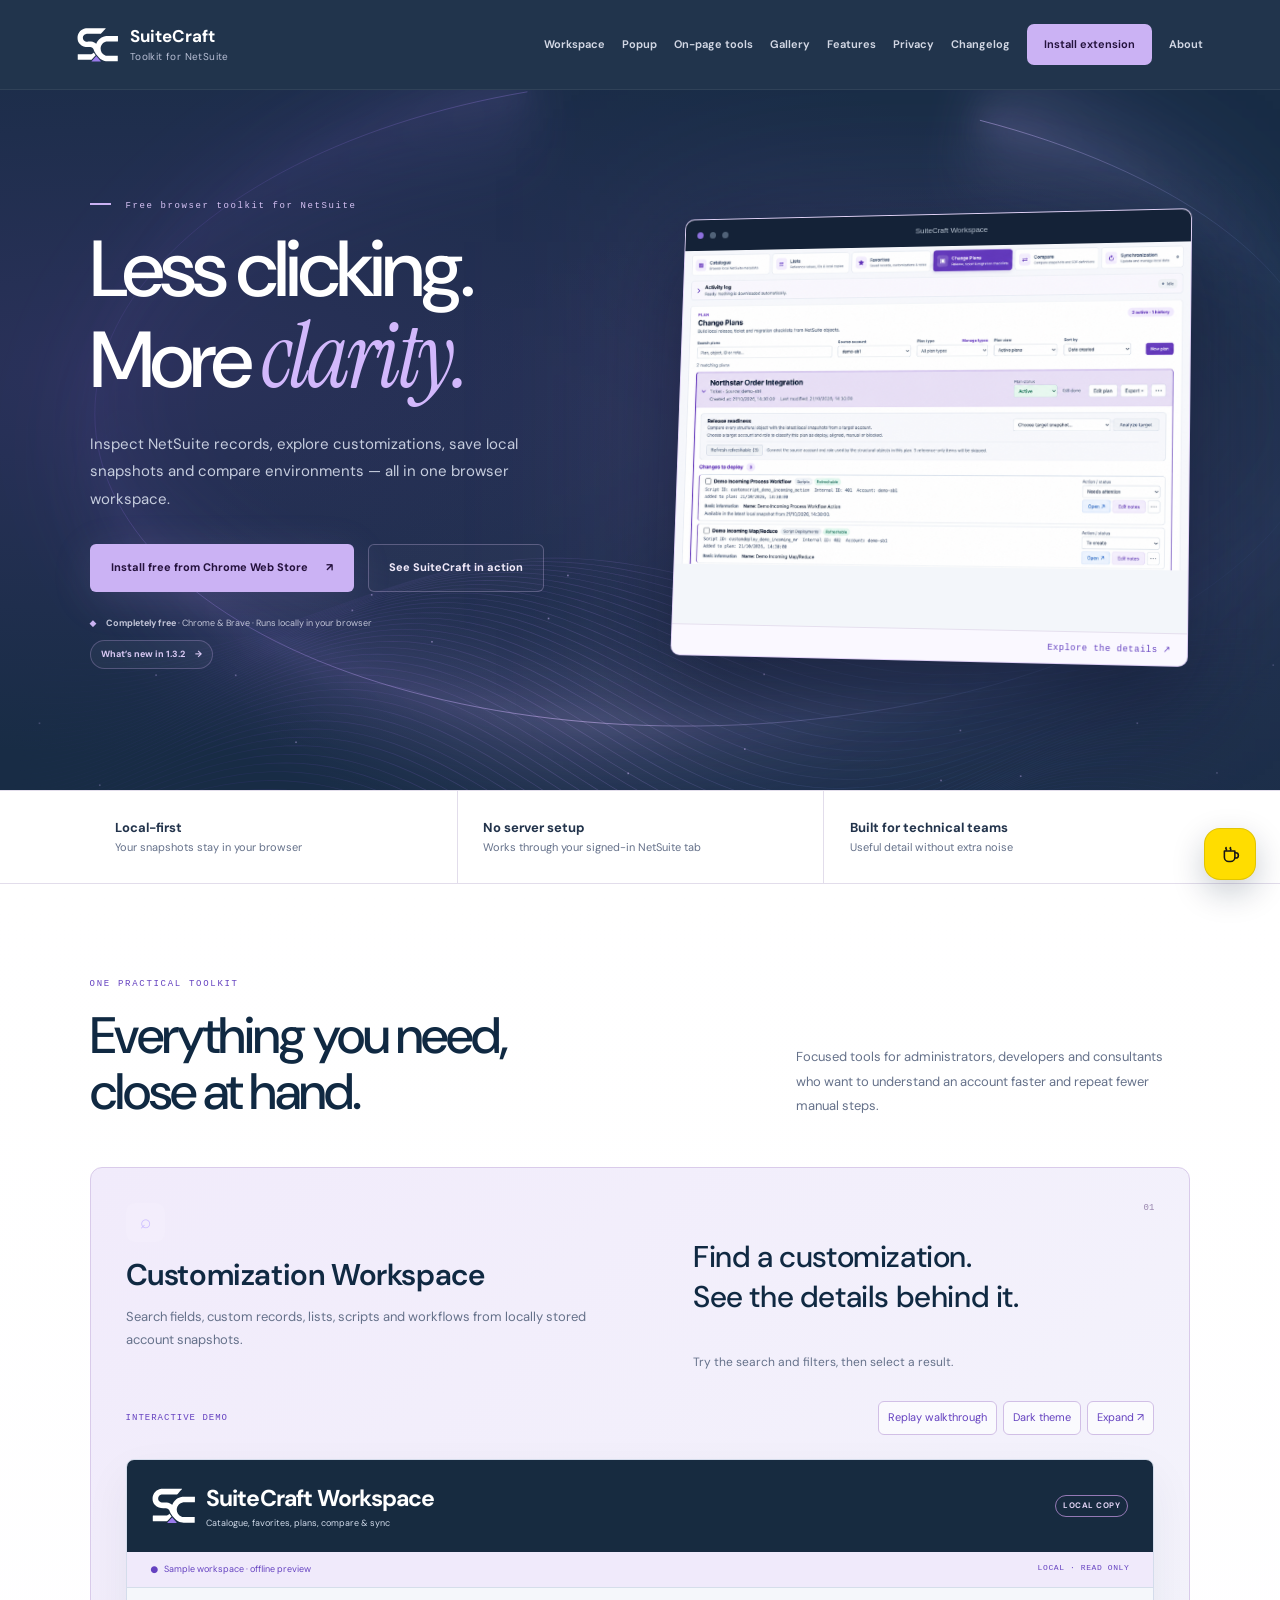
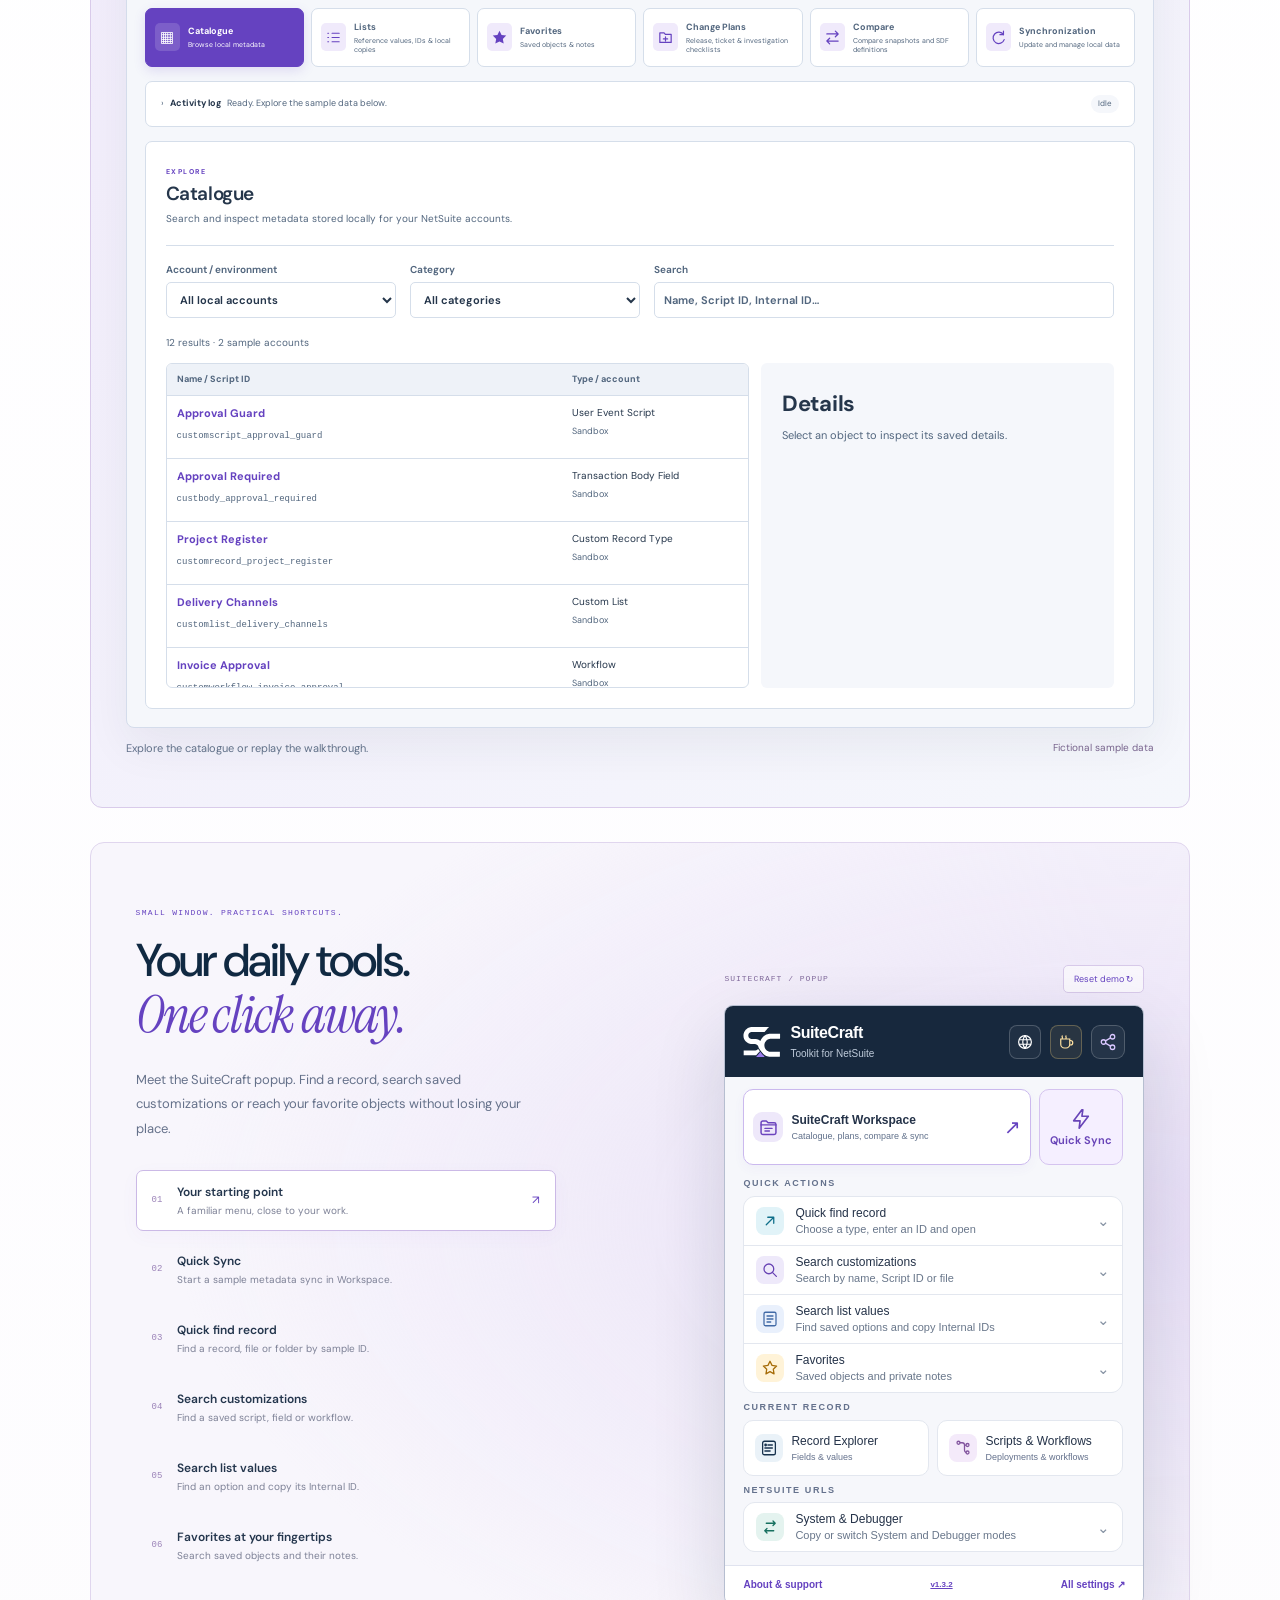
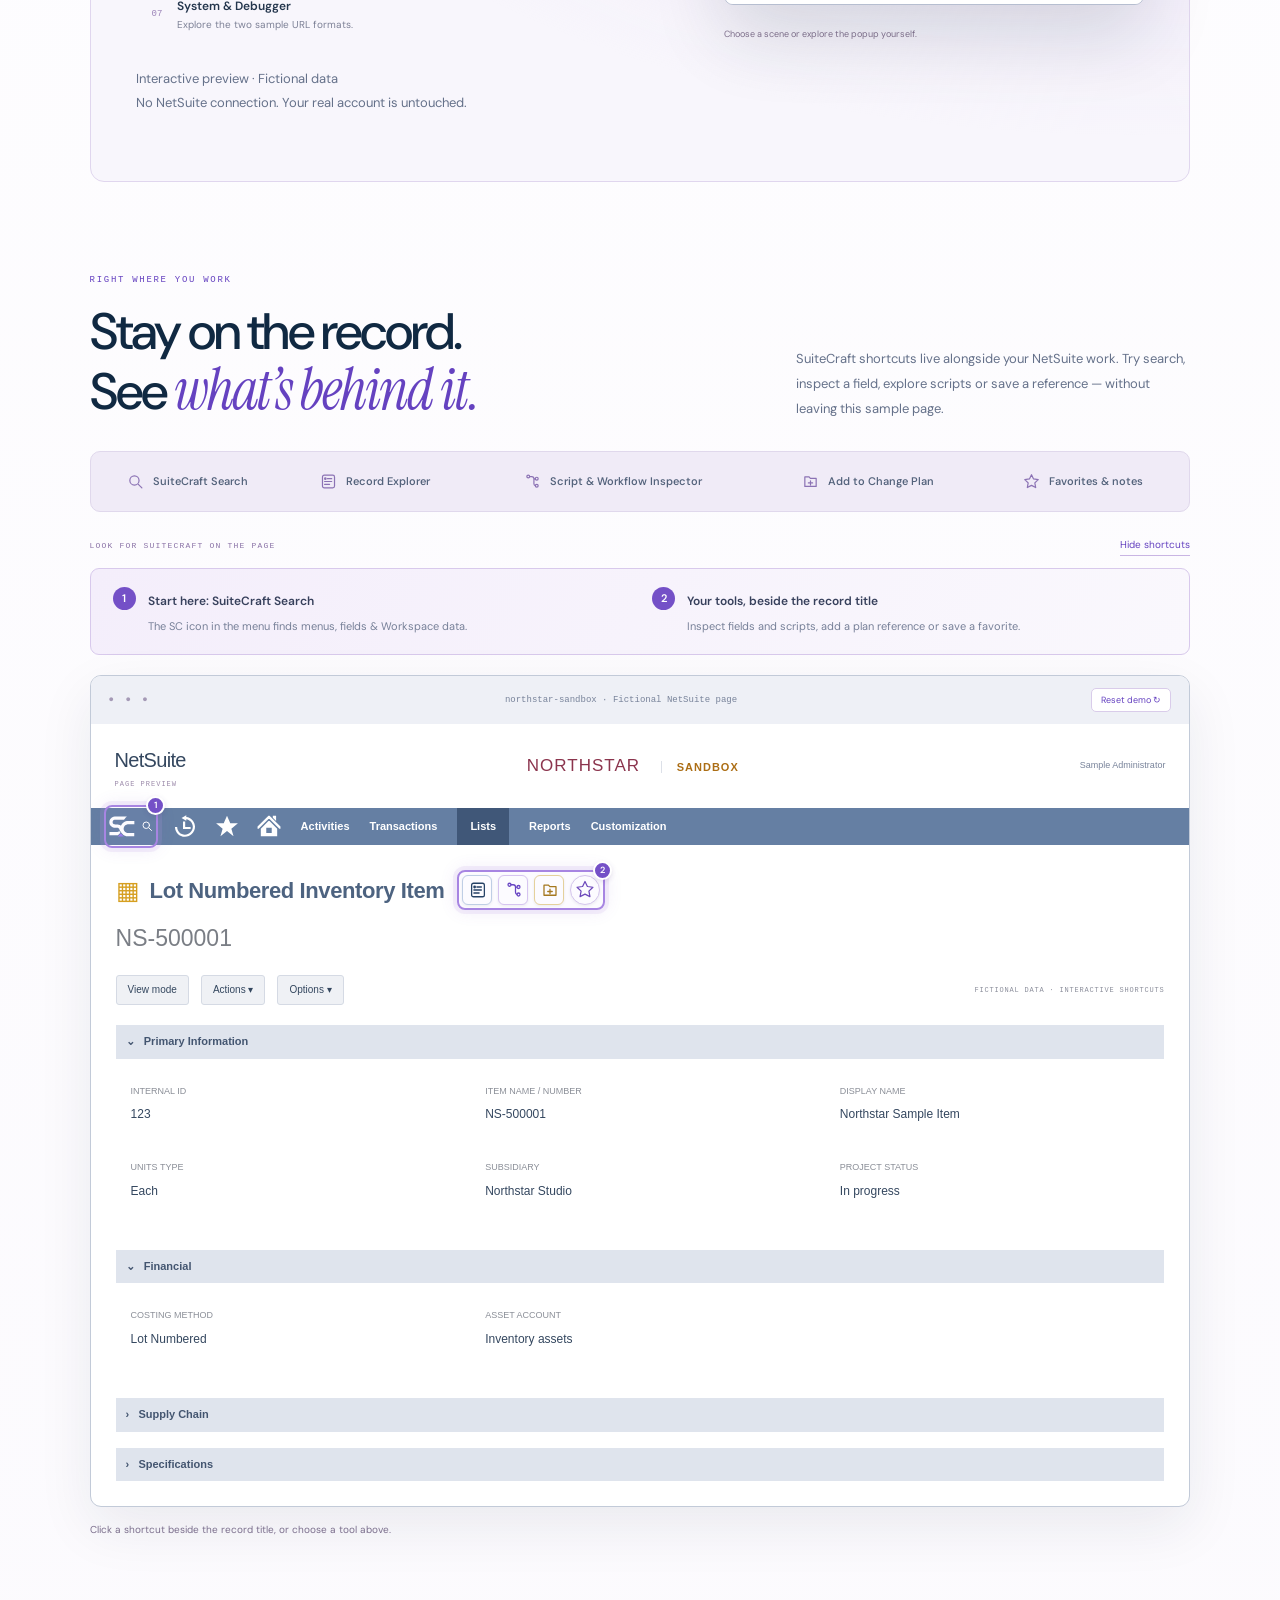
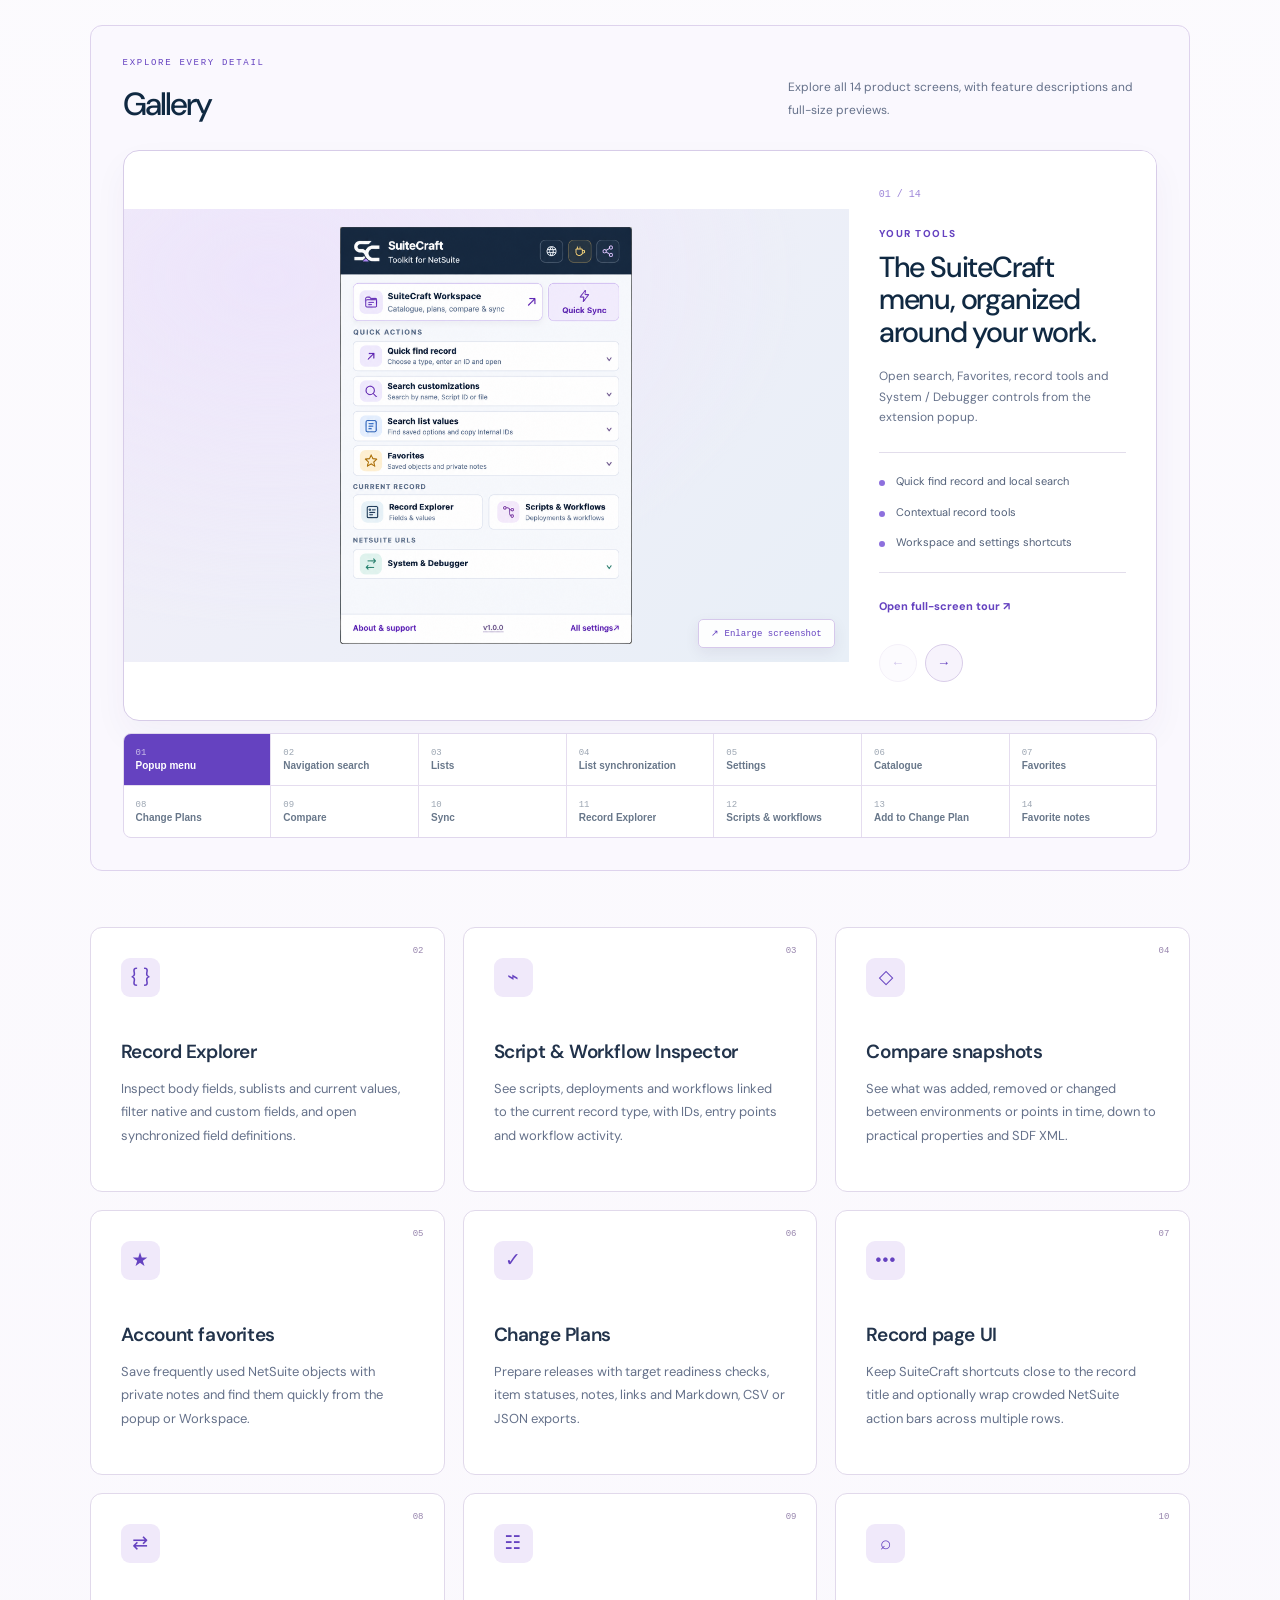
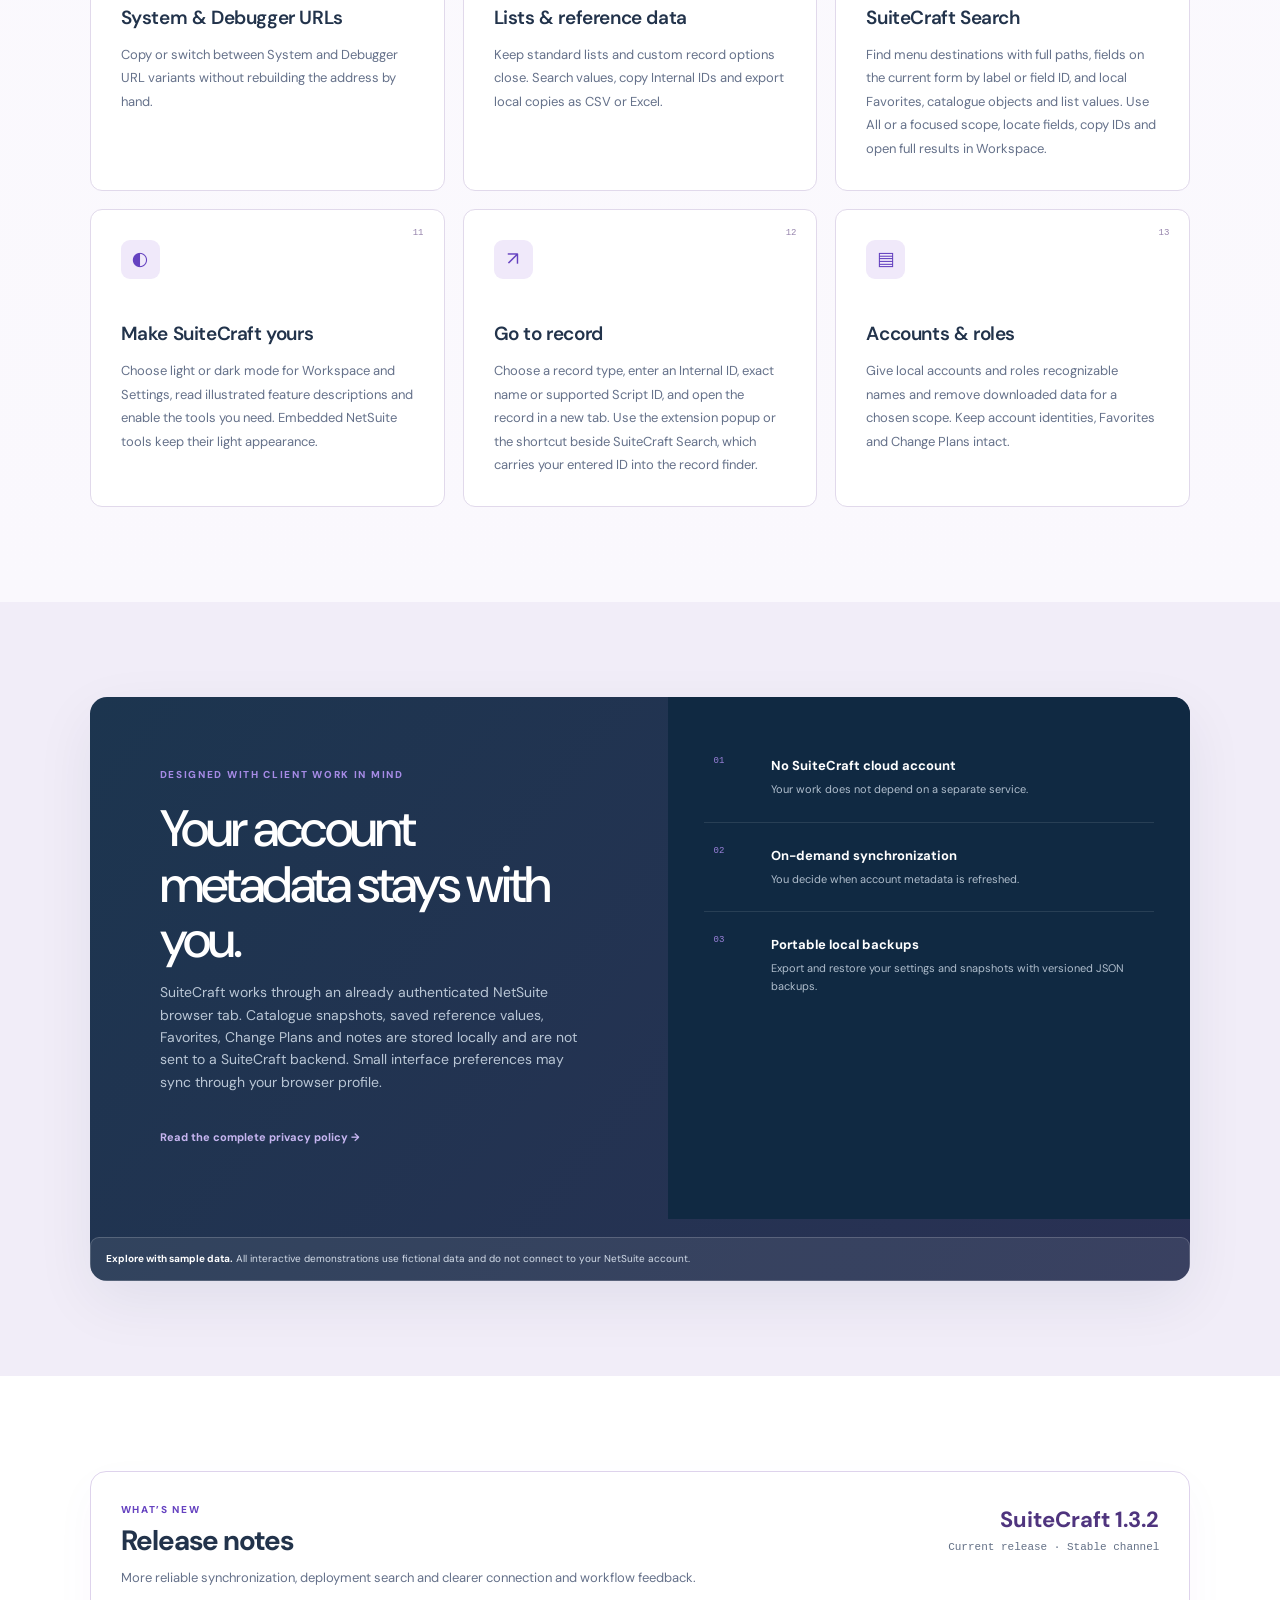
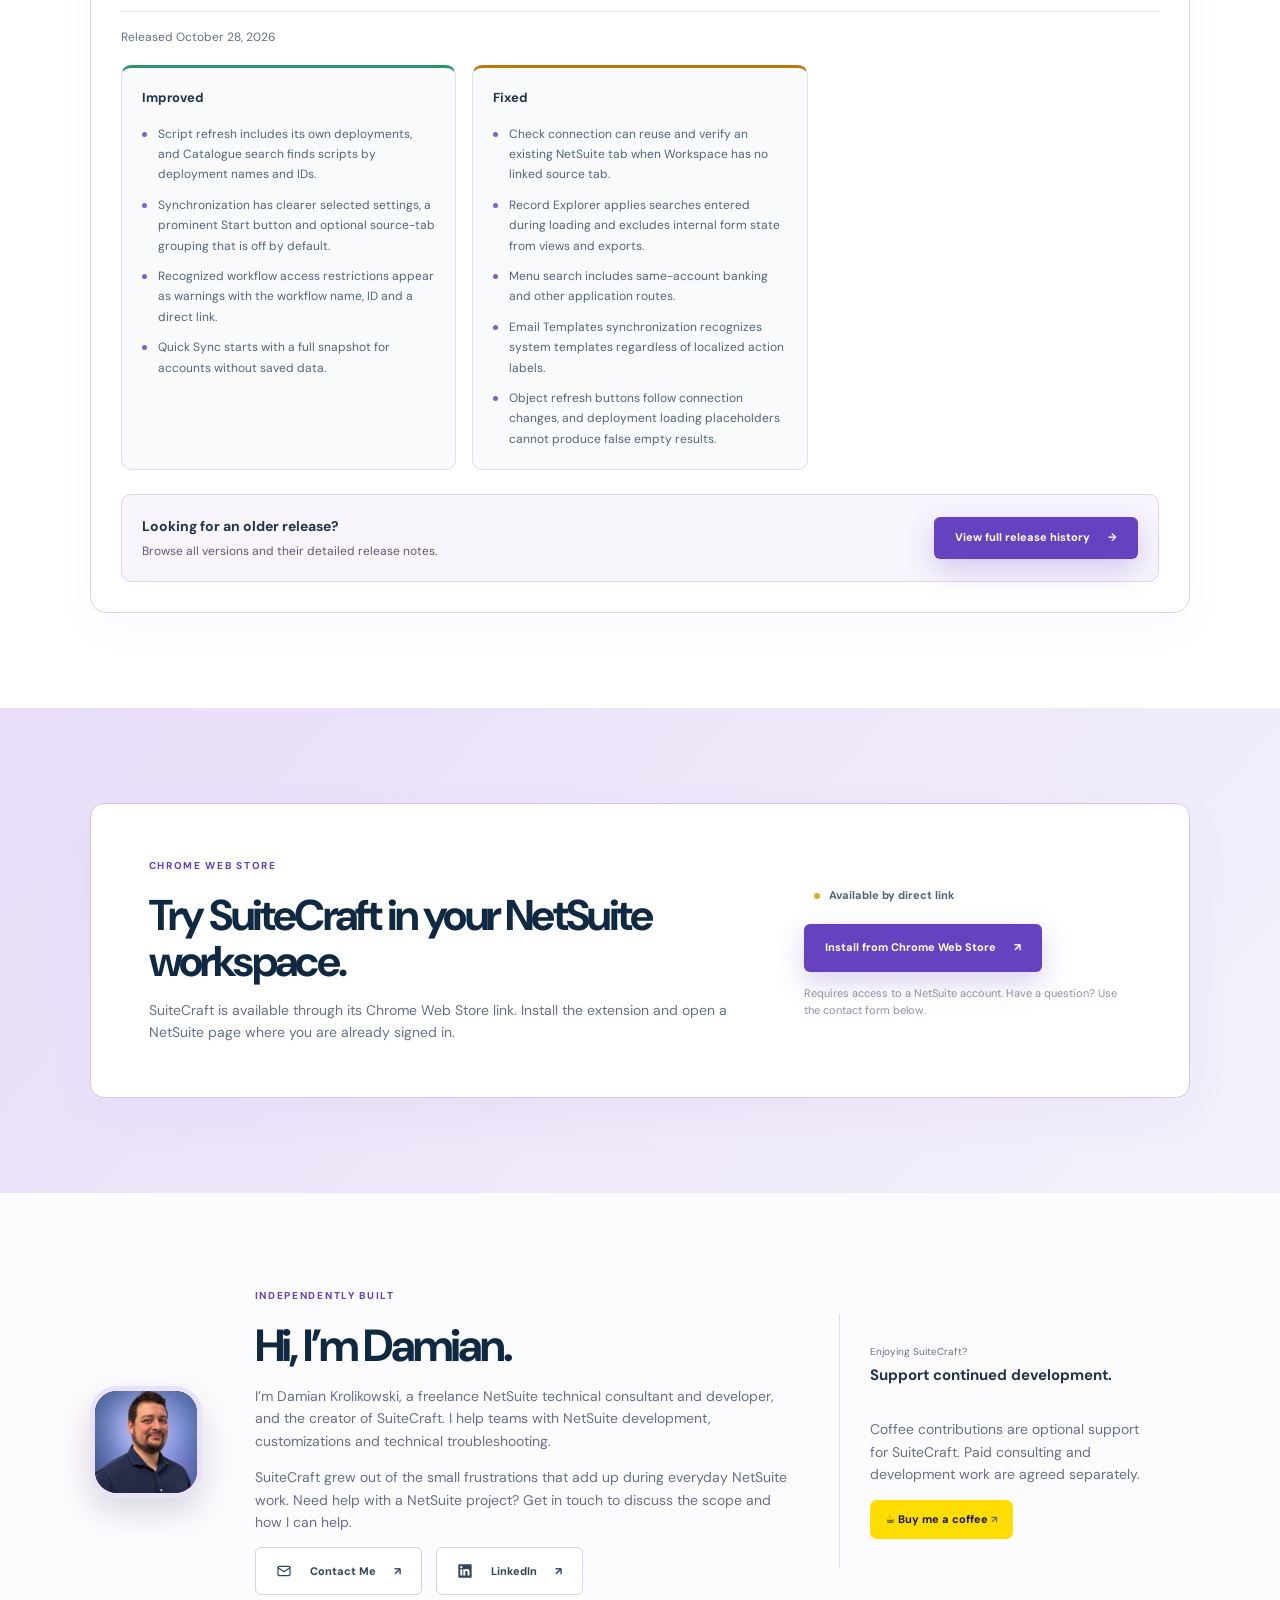
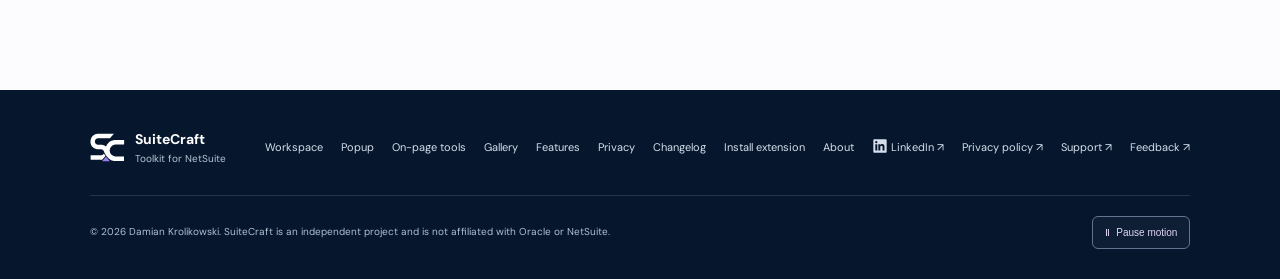
==== commit dc142278: "docs: publish SuiteCraft 1.3.2 release notes" ====
--- a/index.html
+++ b/index.html
@@ -61,7 +61,7 @@
 					<a class="button secondary" href="#workspace">See SuiteCraft in action</a>
 				</div>
 				<p class="compatibility"><span aria-hidden="true">◆</span> <strong>Completely free</strong> · Chrome &amp; Brave · Runs locally in your browser</p>
-				<a class="release-chip" href="#changelog">What’s new in 1.3.0 <span aria-hidden="true">→</span></a>
+				<a class="release-chip" href="#changelog">What’s new in 1.3.2 <span aria-hidden="true">→</span></a>
 			</div>
 			<div class="hero-visual" aria-label="SuiteCraft interface preview">
 				<div class="glow"></div>
@@ -142,7 +142,7 @@
  </div>
  <h3 class="pp-kicker">CURRENT RECORD</h3><div class="pp-record-tiles"><button class="pp-tool" type="button" id="pp-record-explorer" aria-label="Record Explorer" title="Record Explorer — Fields, sublists & current values"><span class="pp-icon"><svg viewBox="0 0 24 24" fill="none" stroke="currentColor" stroke-width="1.7" stroke-linecap="round" stroke-linejoin="round" aria-hidden="true"><rect x="3.5" y="3" width="17" height="18" rx="2.5"/><circle cx="7.5" cy="8" r="1"/><path d="M10.5 8h6M6.5 12h10M6.5 16h7"/></svg></span><div><strong>Record Explorer</strong><small>Fields &amp; values</small></div><b>›</b></button><button class="pp-tool" type="button" id="pp-inspector" aria-label="Scripts &amp; Workflows — Script &amp; Workflow Inspector" title="Script &amp; Workflow Inspector — Scripts, deployments &amp; workflows linked to this record type"><span class="pp-icon"><svg viewBox="0 0 24 24" fill="none" stroke="currentColor" stroke-width="1.7" stroke-linecap="round" stroke-linejoin="round" aria-hidden="true"><circle cx="6" cy="5" r="2"/><circle cx="18" cy="8" r="2"/><circle cx="18" cy="18" r="2"/><path d="M8 5h3a3 3 0 0 1 3 3v7a3 3 0 0 0 2 2.8M14 9.5A3 3 0 0 1 16 8"/></svg></span><div><strong>Scripts &amp; Workflows</strong><small>Deployments &amp; workflows</small></div><b>›</b></button></div>
  <h3 class="pp-kicker">NETSUITE URLS</h3><div class="pp-list"><details data-popup-panel="urls"><summary><span class="pp-icon"><svg viewBox="0 0 24 24" fill="none" stroke="currentColor" stroke-width="1.7" stroke-linecap="round" stroke-linejoin="round" aria-hidden="true"><path d="M7 7h12m0 0-3-3m3 3-3 3M17 17H5m0 0 3 3m-3-3 3-3"/></svg></span><div><strong>System & Debugger</strong><small>Copy or switch System and Debugger modes</small></div><b>⌄</b></summary><div class="pp-panel"><div class="pp-button-row"><button type="button" data-pp-url="copy-system"><svg viewBox="0 0 24 24" fill="none" stroke="currentColor" stroke-width="1.8" stroke-linecap="round" stroke-linejoin="round" aria-hidden="true"><rect x="8" y="8" width="11" height="11" rx="2"/><path d="M16 8V6a2 2 0 0 0-2-2H6a2 2 0 0 0-2 2v8a2 2 0 0 0 2 2h2"/></svg>Copy System URL</button><button type="button" data-pp-url="copy-debugger"><svg viewBox="0 0 24 24" fill="none" stroke="currentColor" stroke-width="1.8" stroke-linecap="round" stroke-linejoin="round" aria-hidden="true"><rect x="8" y="8" width="11" height="11" rx="2"/><path d="M16 8V6a2 2 0 0 0-2-2H6a2 2 0 0 0-2 2v8a2 2 0 0 0 2 2h2"/></svg>Copy Debugger URL</button><button type="button" data-pp-url="system"><svg viewBox="0 0 24 24" fill="none" stroke="currentColor" stroke-width="1.8" stroke-linecap="round" stroke-linejoin="round" aria-hidden="true"><path d="M7 7h11m0 0-3-3m3 3-3 3M17 17H6m0 0 3 3m-3-3 3-3"/></svg>Switch to System</button><button type="button" data-pp-url="debugger"><svg viewBox="0 0 24 24" fill="none" stroke="currentColor" stroke-width="1.8" stroke-linecap="round" stroke-linejoin="round" aria-hidden="true"><path d="M7 7h11m0 0-3-3m3 3-3 3M17 17H6m0 0 3 3m-3-3 3-3"/></svg>Switch to Debugger</button></div><label>Sample URL<input id="pp-url" readonly value="https://northstar-sandbox.app.netsuite.com/app/common/entity/custjob.nl?id=123"></label><p class="pp-hint">Switching updates this preview only.</p></div></details></div>
- </div><footer class="pp-footer"><a href="#about">About & support</a><a href="#changelog">v1.3.0</a><button type="button" id="pp-settings">All settings ↗</button></footer></div><p id="pp-status" class="popup-fine" role="status" aria-live="polite">Choose a scene or explore the popup yourself.</p></div>
+ </div><footer class="pp-footer"><a href="#about">About & support</a><a href="#changelog">v1.3.2</a><button type="button" id="pp-settings">All settings ↗</button></footer></div><p id="pp-status" class="popup-fine" role="status" aria-live="polite">Choose a scene or explore the popup yourself.</p></div>
 </section>
 
 <section class="onpage-showcase" id="onpage-demo" aria-labelledby="onpage-title">
@@ -210,11 +210,11 @@
 		<section class="section changelog" id="changelog" aria-labelledby="release-notes-heading">
 			<article class="release-card">
 				<header class="release-card-heading">
-					<div><p class="eyebrow">WHAT’S NEW</p><h2 id="release-notes-heading">Release notes</h2><p>Open File Cabinet items by ID and switch System/Debugger URLs using the loaded page.</p></div>
-					<div class="release-current-version"><strong>SuiteCraft 1.3.0</strong><span>Current release · Stable channel</span></div>
+					<div><p class="eyebrow">WHAT’S NEW</p><h2 id="release-notes-heading">Release notes</h2><p>More reliable synchronization, deployment search and clearer connection and workflow feedback.</p></div>
+					<div class="release-current-version"><strong>SuiteCraft 1.3.2</strong><span>Current release · Stable channel</span></div>
 				</header>
-				<p class="release-card-date">Released <time datetime="2026-10-26">October 26, 2026</time></p>
-				<div class="release-body"><div class="release-columns"><section class="release-section new"><h3>New</h3><ul><li>Open File Cabinet files or folders directly by Internal ID from Quick find record.</li></ul></section><section class="release-section improved"><h3>Improved</h3><ul><li>Switching to the current System or Debugger environment shows a brief confirmation without reloading the page.</li></ul></section><section class="release-section fixed"><h3>Fixed</h3><ul><li>Copying and switching System/Debugger URLs uses the current address and loaded page comments, avoiding extra page requests and unnecessary metadata requirements.</li></ul></section></div></div>
+				<p class="release-card-date">Released <time datetime="2026-10-28">October 28, 2026</time></p>
+				<div class="release-body"><div class="release-columns"><section class="release-section improved"><h3>Improved</h3><ul><li>Script refresh includes its own deployments, and Catalogue search finds scripts by deployment names and IDs.</li><li>Synchronization has clearer selected settings, a prominent Start button and optional source-tab grouping that is off by default.</li><li>Recognized workflow access restrictions appear as warnings with the workflow name, ID and a direct link.</li><li>Quick Sync starts with a full snapshot for accounts without saved data.</li></ul></section><section class="release-section fixed"><h3>Fixed</h3><ul><li>Check connection can reuse and verify an existing NetSuite tab when Workspace has no linked source tab.</li><li>Record Explorer applies searches entered during loading and excludes internal form state from views and exports.</li><li>Menu search includes same-account banking and other application routes.</li><li>Email Templates synchronization recognizes system templates regardless of localized action labels.</li><li>Object refresh buttons follow connection changes, and deployment loading placeholders cannot produce false empty results.</li></ul></section></div></div>
 				<div class="release-history-link"><div><h3>Looking for an older release?</h3><p>Browse all versions and their detailed release notes.</p></div><a class="button primary" href="changelog.html">View full release history <span aria-hidden="true">→</span></a></div>
 			</article>
 		</section>
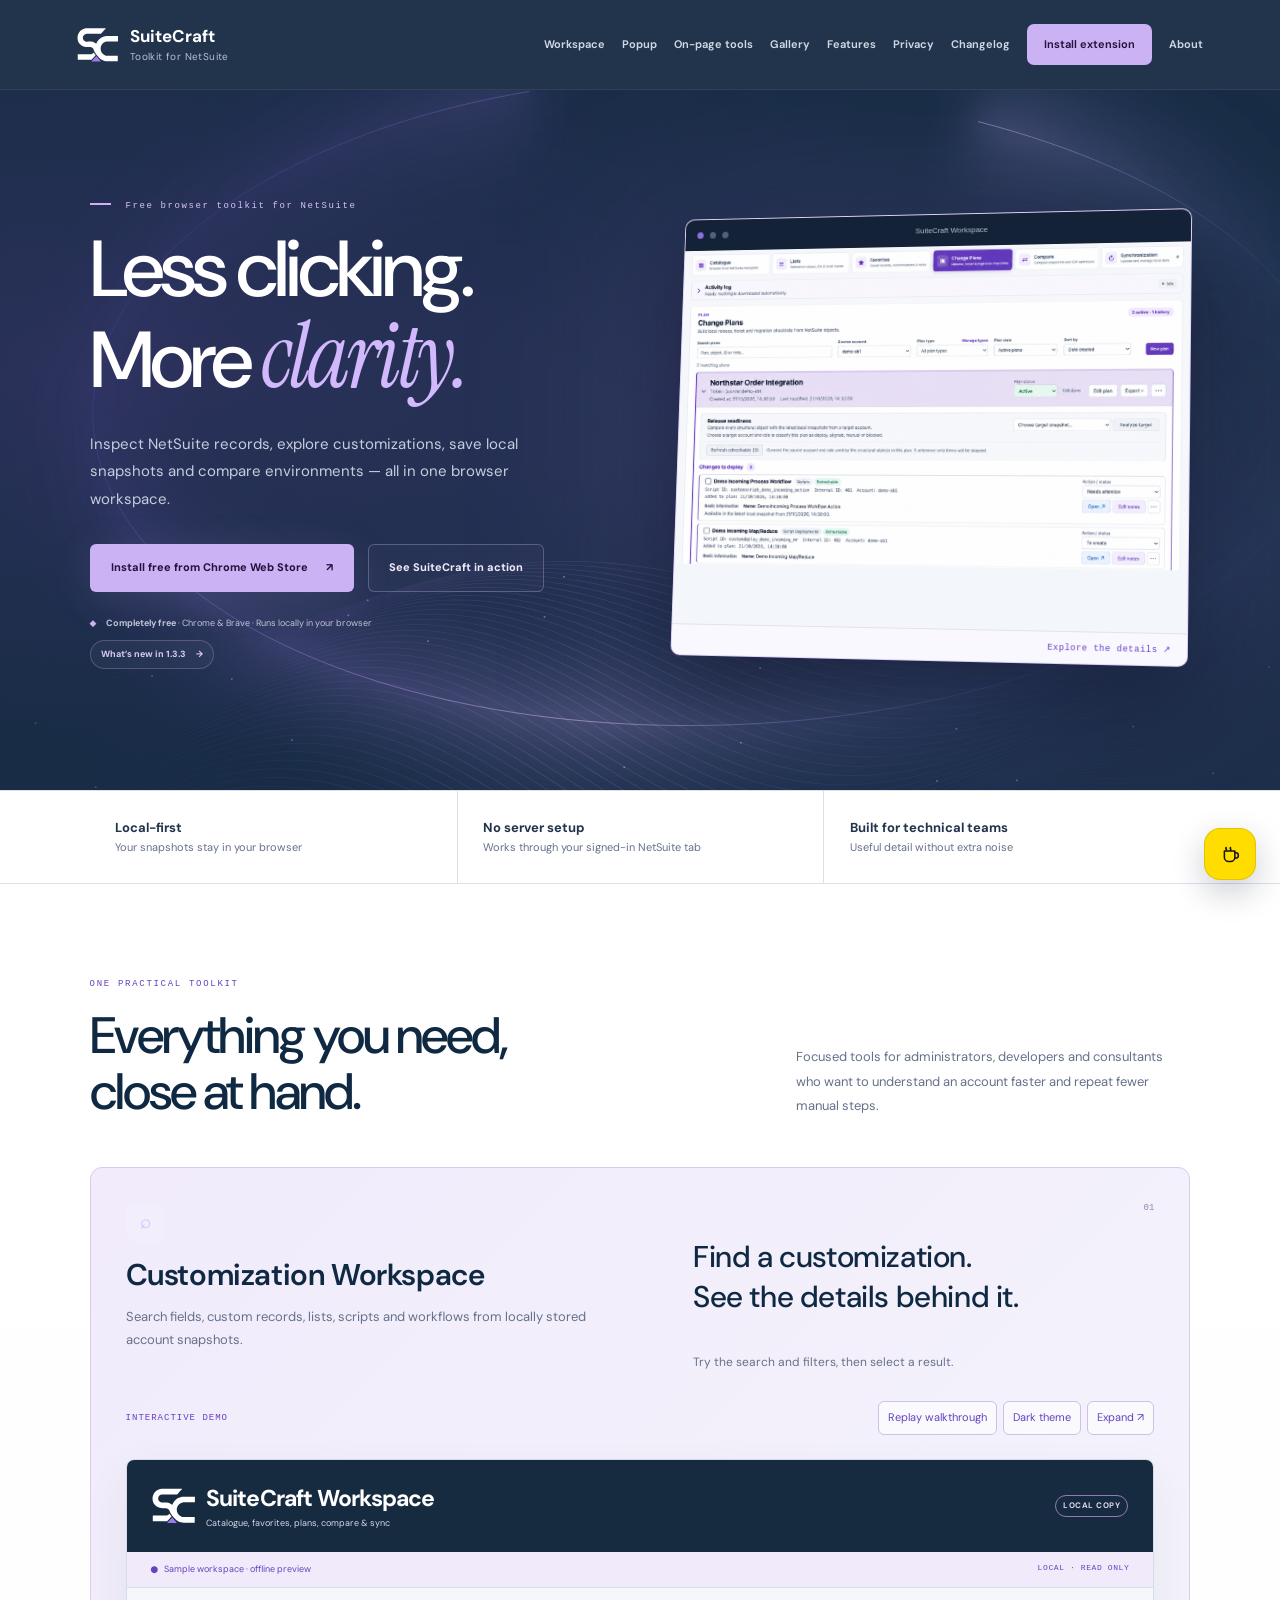
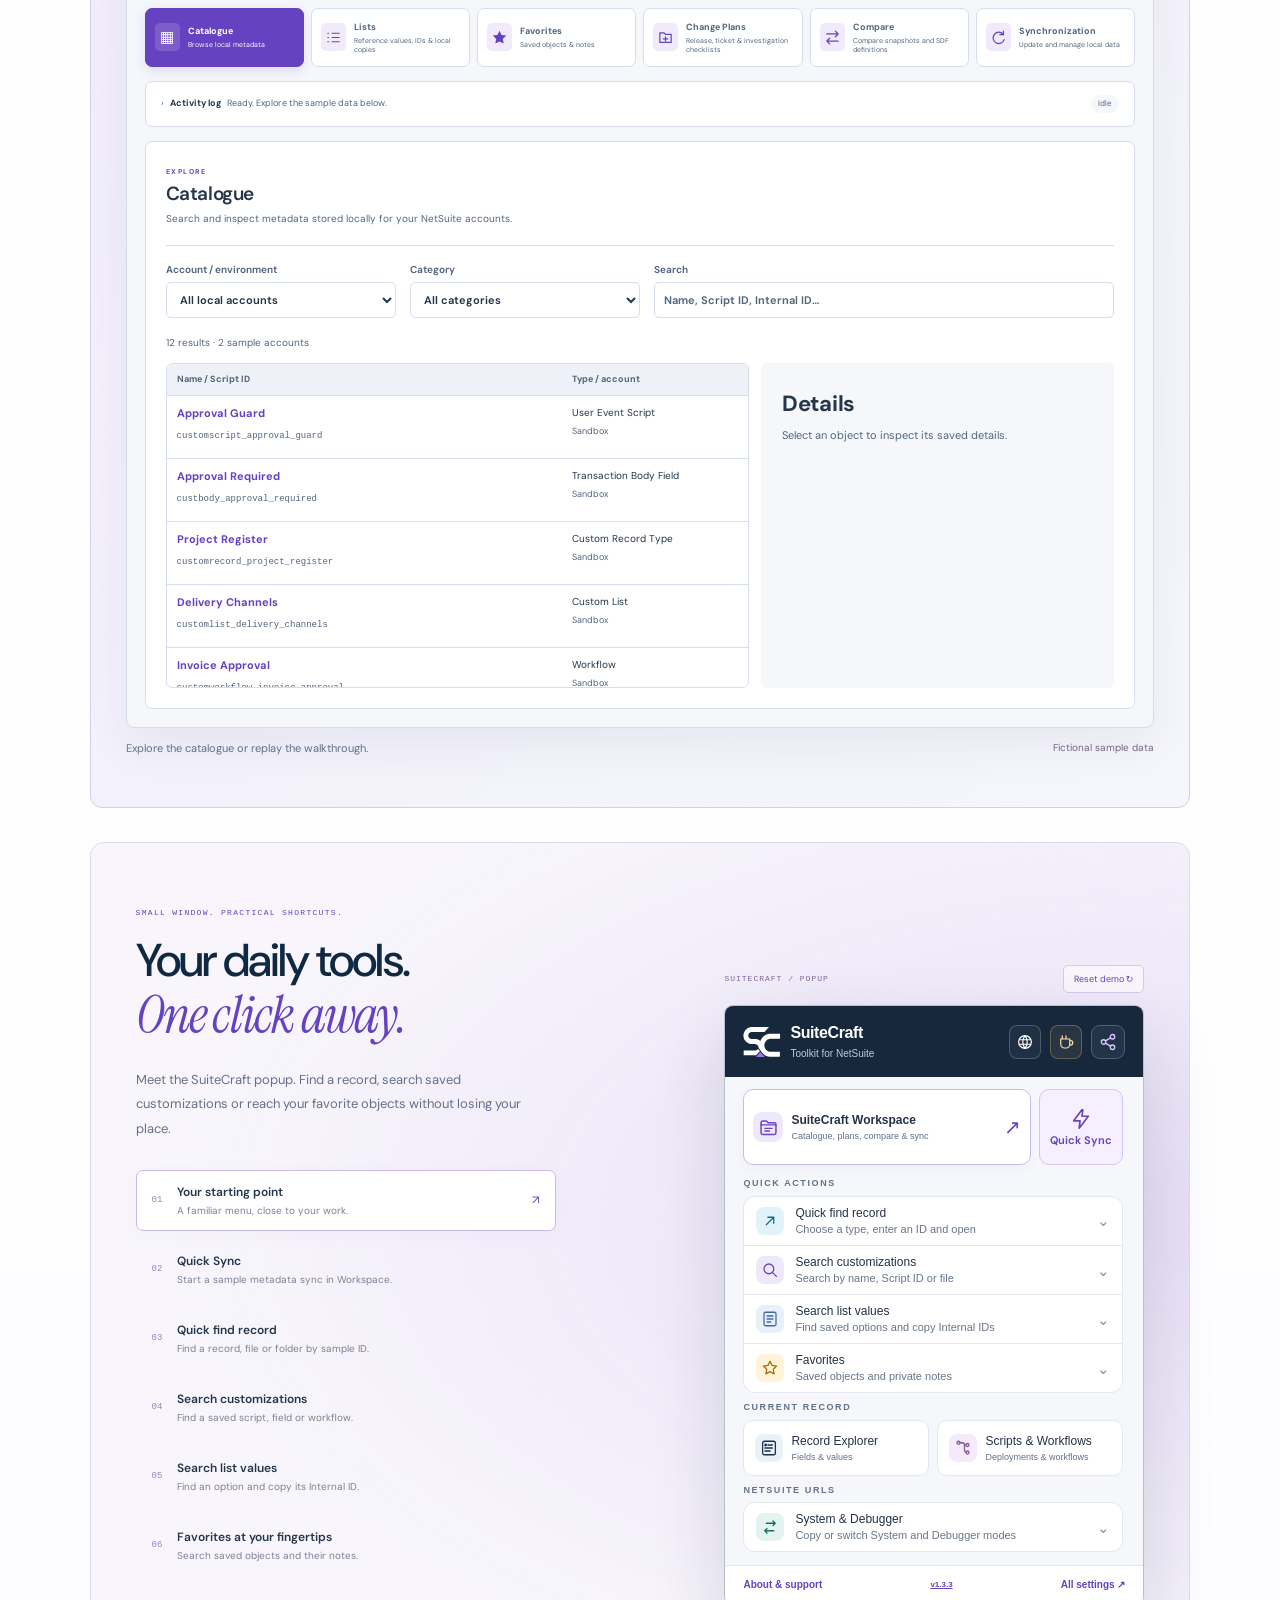
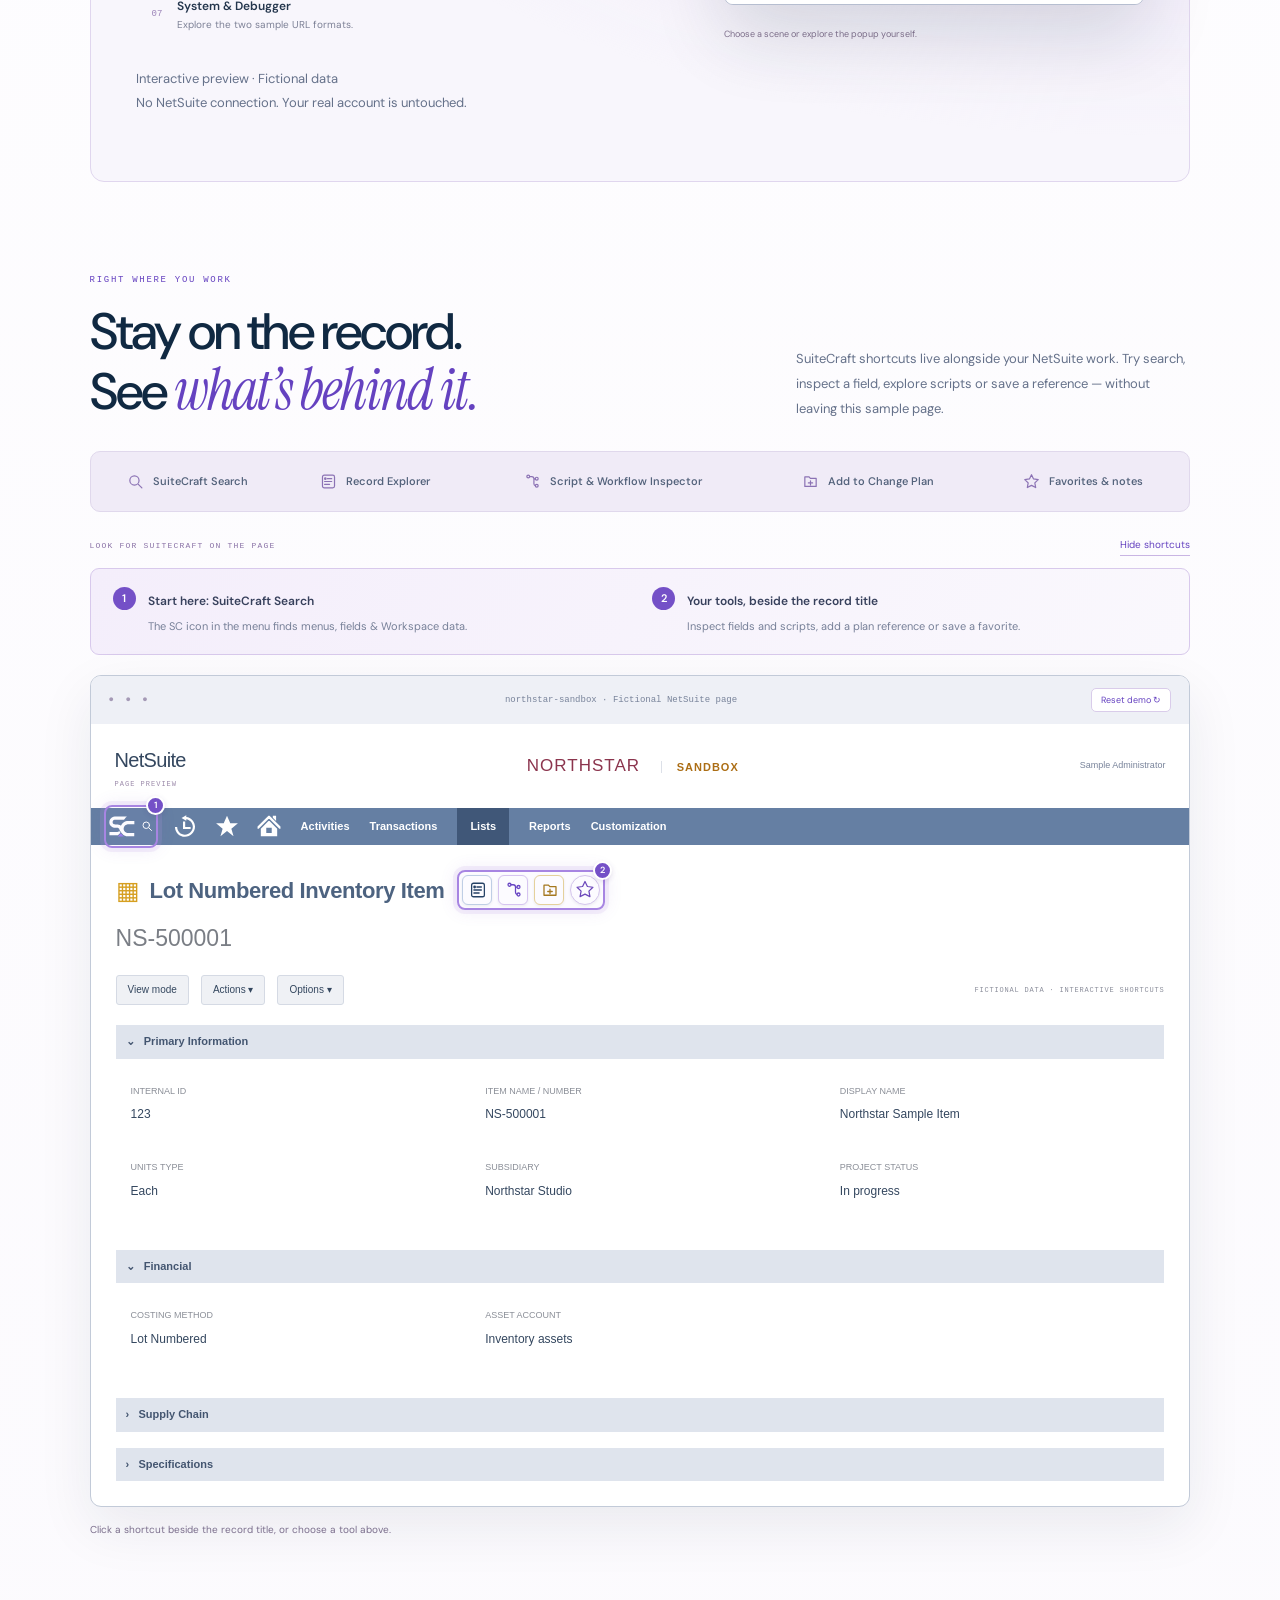
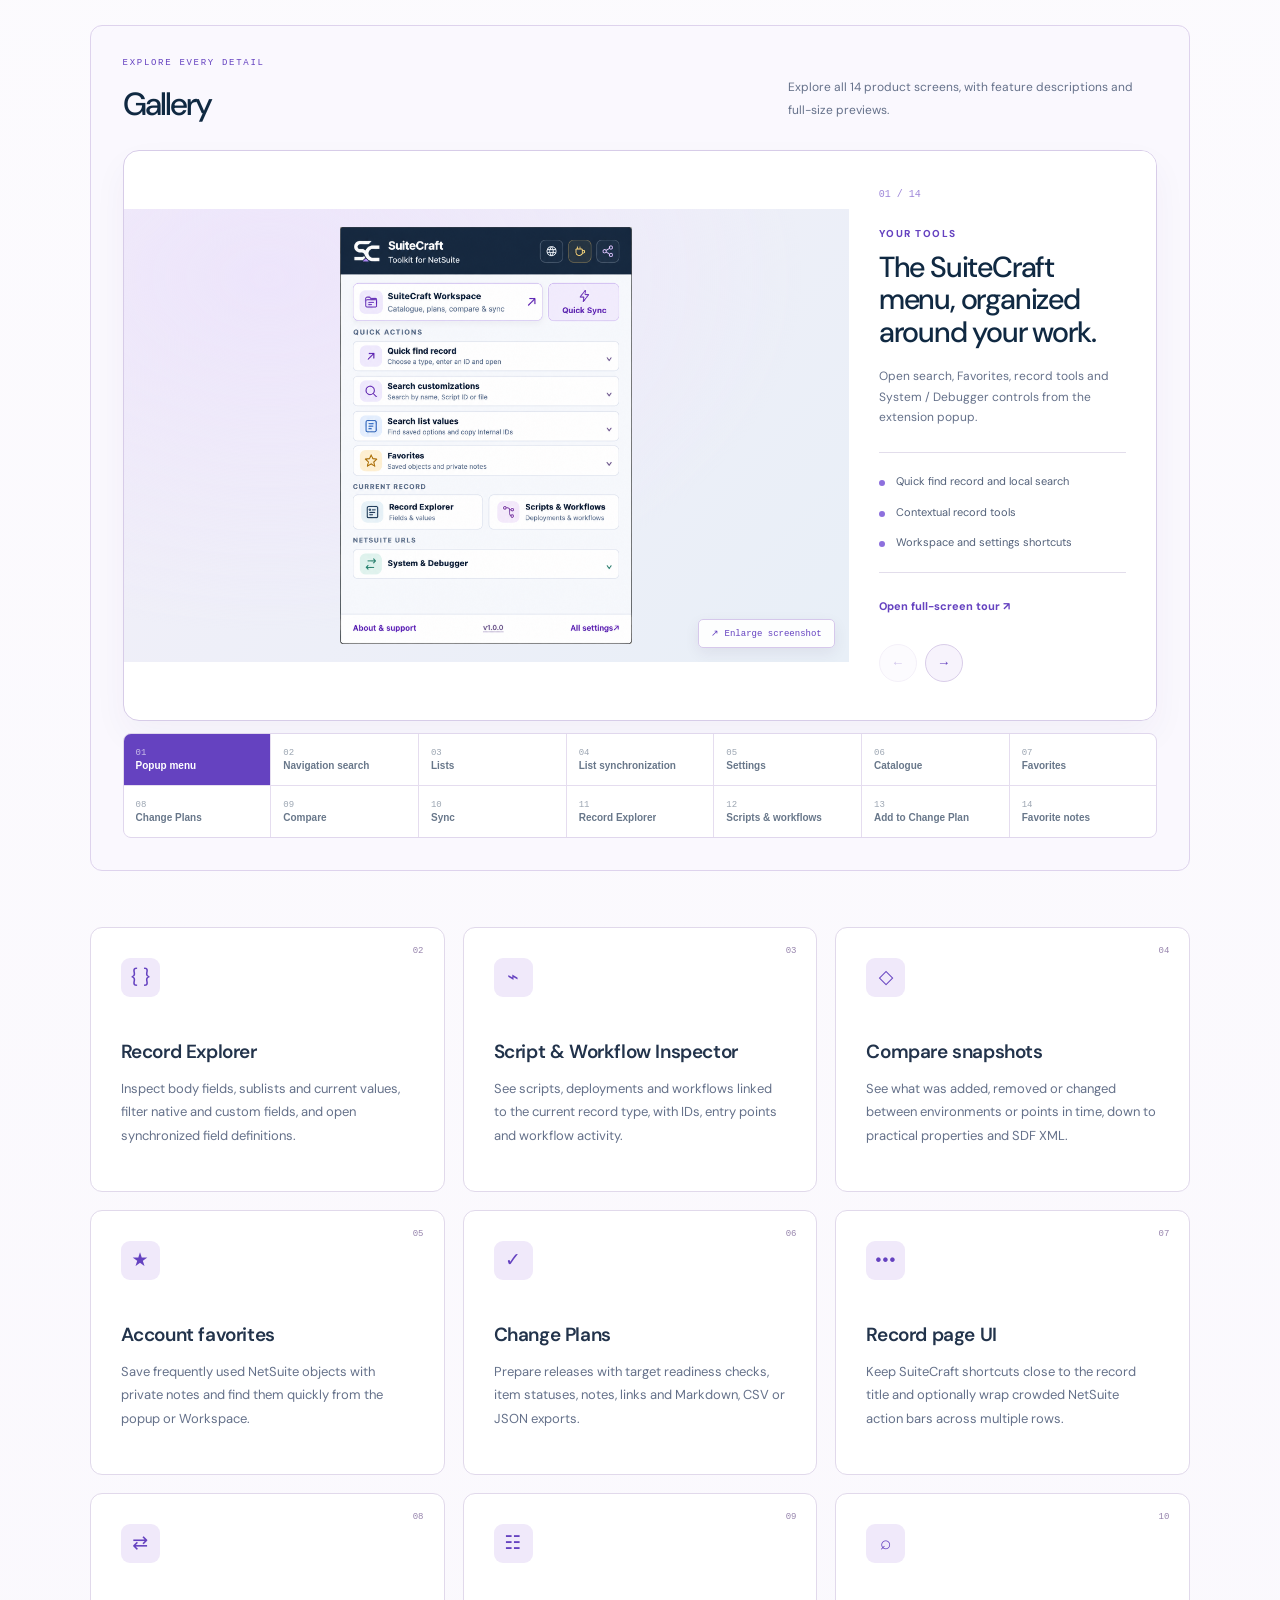
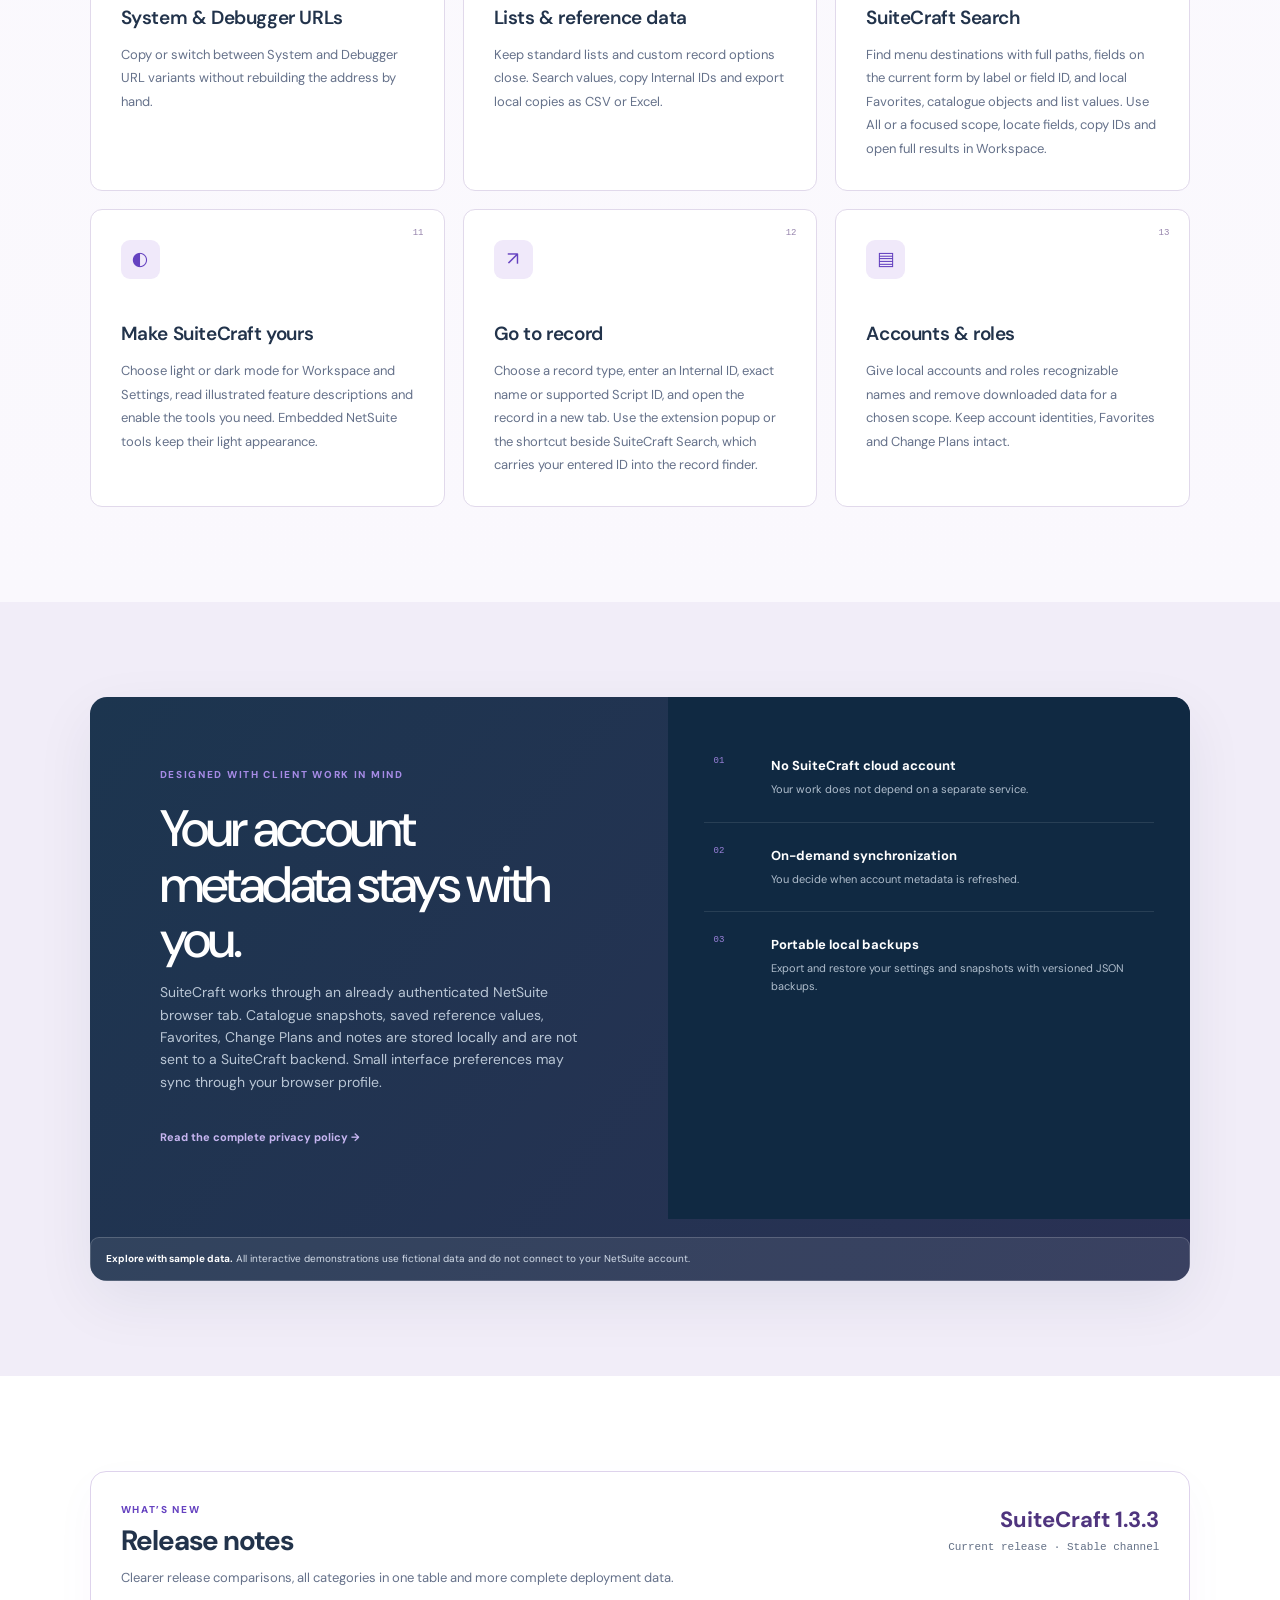
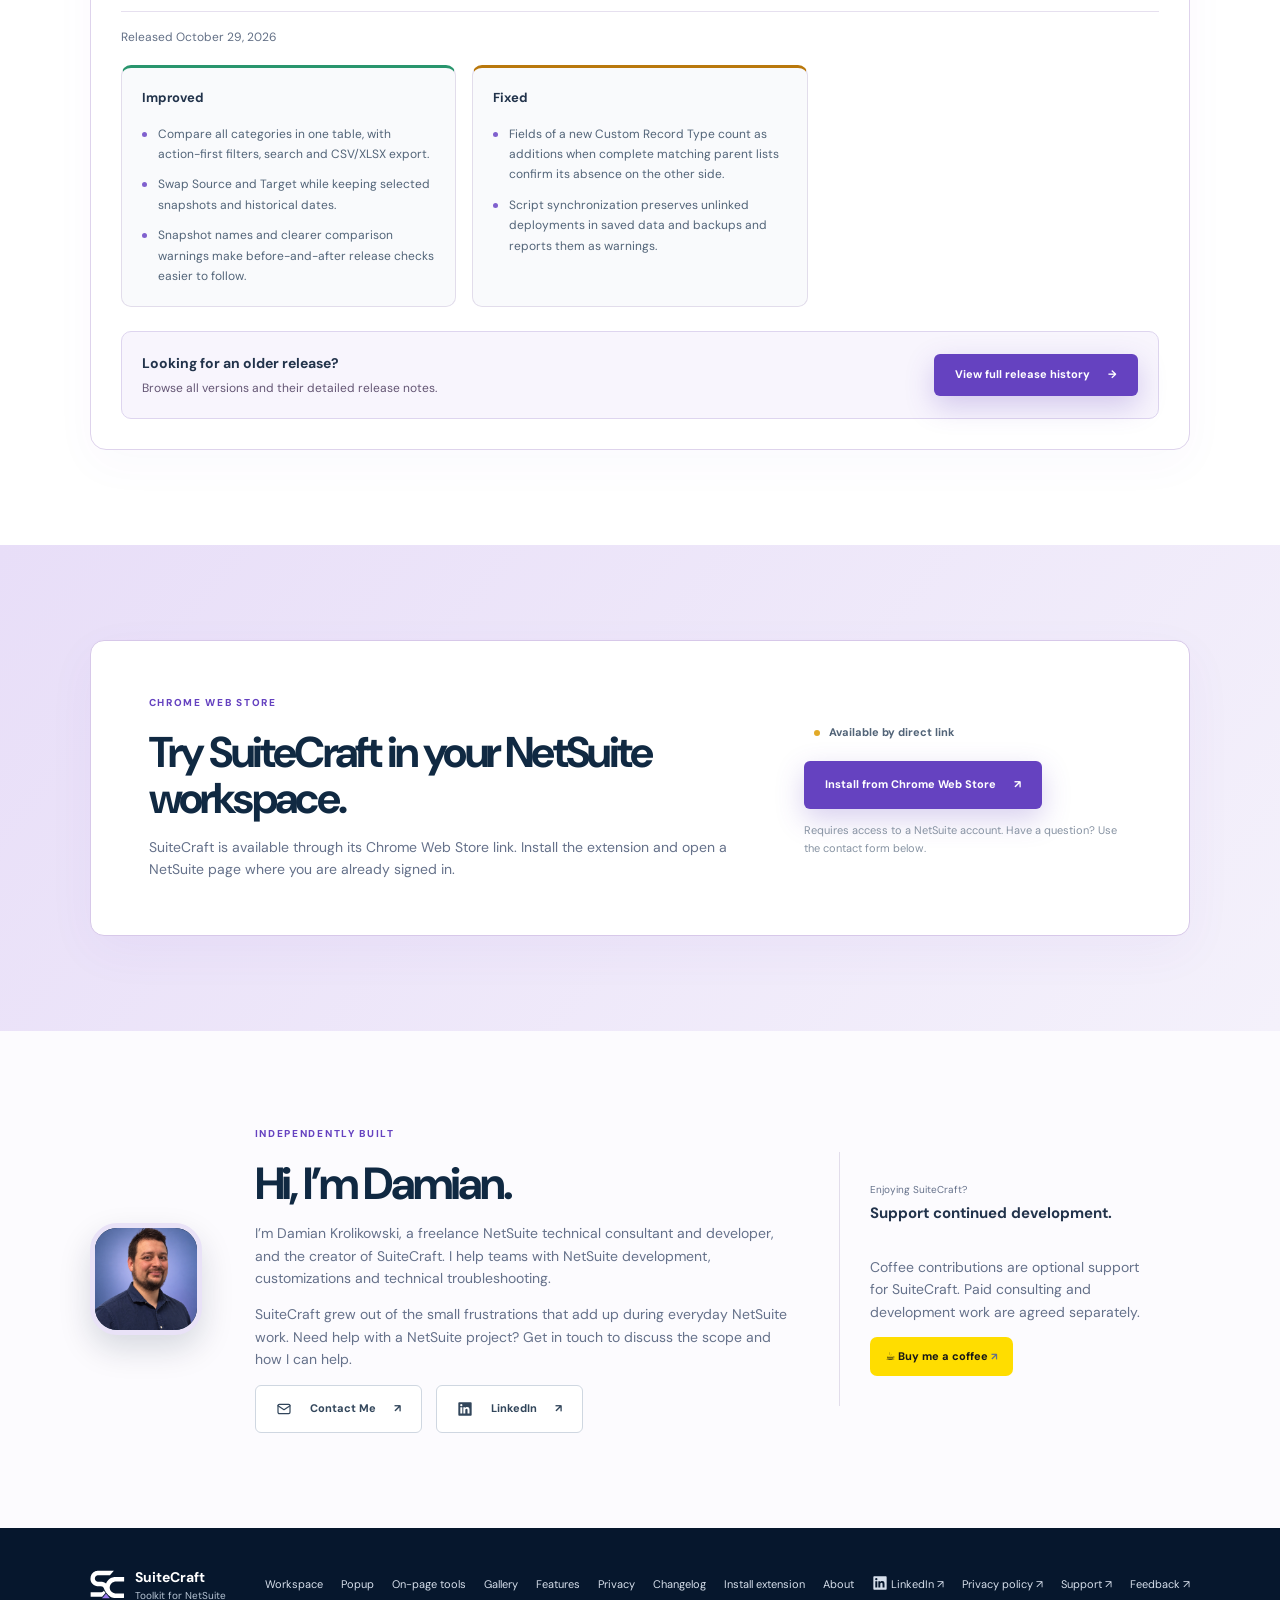
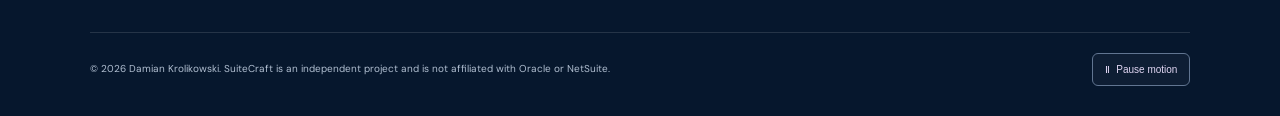
==== commit bc2dd809: "docs: publish SuiteCraft 1.3.3 release notes" ====
--- a/index.html
+++ b/index.html
@@ -61,7 +61,7 @@
 					<a class="button secondary" href="#workspace">See SuiteCraft in action</a>
 				</div>
 				<p class="compatibility"><span aria-hidden="true">◆</span> <strong>Completely free</strong> · Chrome &amp; Brave · Runs locally in your browser</p>
-				<a class="release-chip" href="#changelog">What’s new in 1.3.2 <span aria-hidden="true">→</span></a>
+				<a class="release-chip" href="#changelog">What’s new in 1.3.3 <span aria-hidden="true">→</span></a>
 			</div>
 			<div class="hero-visual" aria-label="SuiteCraft interface preview">
 				<div class="glow"></div>
@@ -142,7 +142,7 @@
  </div>
  <h3 class="pp-kicker">CURRENT RECORD</h3><div class="pp-record-tiles"><button class="pp-tool" type="button" id="pp-record-explorer" aria-label="Record Explorer" title="Record Explorer — Fields, sublists & current values"><span class="pp-icon"><svg viewBox="0 0 24 24" fill="none" stroke="currentColor" stroke-width="1.7" stroke-linecap="round" stroke-linejoin="round" aria-hidden="true"><rect x="3.5" y="3" width="17" height="18" rx="2.5"/><circle cx="7.5" cy="8" r="1"/><path d="M10.5 8h6M6.5 12h10M6.5 16h7"/></svg></span><div><strong>Record Explorer</strong><small>Fields &amp; values</small></div><b>›</b></button><button class="pp-tool" type="button" id="pp-inspector" aria-label="Scripts &amp; Workflows — Script &amp; Workflow Inspector" title="Script &amp; Workflow Inspector — Scripts, deployments &amp; workflows linked to this record type"><span class="pp-icon"><svg viewBox="0 0 24 24" fill="none" stroke="currentColor" stroke-width="1.7" stroke-linecap="round" stroke-linejoin="round" aria-hidden="true"><circle cx="6" cy="5" r="2"/><circle cx="18" cy="8" r="2"/><circle cx="18" cy="18" r="2"/><path d="M8 5h3a3 3 0 0 1 3 3v7a3 3 0 0 0 2 2.8M14 9.5A3 3 0 0 1 16 8"/></svg></span><div><strong>Scripts &amp; Workflows</strong><small>Deployments &amp; workflows</small></div><b>›</b></button></div>
  <h3 class="pp-kicker">NETSUITE URLS</h3><div class="pp-list"><details data-popup-panel="urls"><summary><span class="pp-icon"><svg viewBox="0 0 24 24" fill="none" stroke="currentColor" stroke-width="1.7" stroke-linecap="round" stroke-linejoin="round" aria-hidden="true"><path d="M7 7h12m0 0-3-3m3 3-3 3M17 17H5m0 0 3 3m-3-3 3-3"/></svg></span><div><strong>System & Debugger</strong><small>Copy or switch System and Debugger modes</small></div><b>⌄</b></summary><div class="pp-panel"><div class="pp-button-row"><button type="button" data-pp-url="copy-system"><svg viewBox="0 0 24 24" fill="none" stroke="currentColor" stroke-width="1.8" stroke-linecap="round" stroke-linejoin="round" aria-hidden="true"><rect x="8" y="8" width="11" height="11" rx="2"/><path d="M16 8V6a2 2 0 0 0-2-2H6a2 2 0 0 0-2 2v8a2 2 0 0 0 2 2h2"/></svg>Copy System URL</button><button type="button" data-pp-url="copy-debugger"><svg viewBox="0 0 24 24" fill="none" stroke="currentColor" stroke-width="1.8" stroke-linecap="round" stroke-linejoin="round" aria-hidden="true"><rect x="8" y="8" width="11" height="11" rx="2"/><path d="M16 8V6a2 2 0 0 0-2-2H6a2 2 0 0 0-2 2v8a2 2 0 0 0 2 2h2"/></svg>Copy Debugger URL</button><button type="button" data-pp-url="system"><svg viewBox="0 0 24 24" fill="none" stroke="currentColor" stroke-width="1.8" stroke-linecap="round" stroke-linejoin="round" aria-hidden="true"><path d="M7 7h11m0 0-3-3m3 3-3 3M17 17H6m0 0 3 3m-3-3 3-3"/></svg>Switch to System</button><button type="button" data-pp-url="debugger"><svg viewBox="0 0 24 24" fill="none" stroke="currentColor" stroke-width="1.8" stroke-linecap="round" stroke-linejoin="round" aria-hidden="true"><path d="M7 7h11m0 0-3-3m3 3-3 3M17 17H6m0 0 3 3m-3-3 3-3"/></svg>Switch to Debugger</button></div><label>Sample URL<input id="pp-url" readonly value="https://northstar-sandbox.app.netsuite.com/app/common/entity/custjob.nl?id=123"></label><p class="pp-hint">Switching updates this preview only.</p></div></details></div>
- </div><footer class="pp-footer"><a href="#about">About & support</a><a href="#changelog">v1.3.2</a><button type="button" id="pp-settings">All settings ↗</button></footer></div><p id="pp-status" class="popup-fine" role="status" aria-live="polite">Choose a scene or explore the popup yourself.</p></div>
+ </div><footer class="pp-footer"><a href="#about">About & support</a><a href="#changelog">v1.3.3</a><button type="button" id="pp-settings">All settings ↗</button></footer></div><p id="pp-status" class="popup-fine" role="status" aria-live="polite">Choose a scene or explore the popup yourself.</p></div>
 </section>
 
 <section class="onpage-showcase" id="onpage-demo" aria-labelledby="onpage-title">
@@ -210,11 +210,11 @@
 		<section class="section changelog" id="changelog" aria-labelledby="release-notes-heading">
 			<article class="release-card">
 				<header class="release-card-heading">
-					<div><p class="eyebrow">WHAT’S NEW</p><h2 id="release-notes-heading">Release notes</h2><p>More reliable synchronization, deployment search and clearer connection and workflow feedback.</p></div>
-					<div class="release-current-version"><strong>SuiteCraft 1.3.2</strong><span>Current release · Stable channel</span></div>
+					<div><p class="eyebrow">WHAT’S NEW</p><h2 id="release-notes-heading">Release notes</h2><p>Clearer release comparisons, all categories in one table and more complete deployment data.</p></div>
+					<div class="release-current-version"><strong>SuiteCraft 1.3.3</strong><span>Current release · Stable channel</span></div>
 				</header>
-				<p class="release-card-date">Released <time datetime="2026-10-28">October 28, 2026</time></p>
-				<div class="release-body"><div class="release-columns"><section class="release-section improved"><h3>Improved</h3><ul><li>Script refresh includes its own deployments, and Catalogue search finds scripts by deployment names and IDs.</li><li>Synchronization has clearer selected settings, a prominent Start button and optional source-tab grouping that is off by default.</li><li>Recognized workflow access restrictions appear as warnings with the workflow name, ID and a direct link.</li><li>Quick Sync starts with a full snapshot for accounts without saved data.</li></ul></section><section class="release-section fixed"><h3>Fixed</h3><ul><li>Check connection can reuse and verify an existing NetSuite tab when Workspace has no linked source tab.</li><li>Record Explorer applies searches entered during loading and excludes internal form state from views and exports.</li><li>Menu search includes same-account banking and other application routes.</li><li>Email Templates synchronization recognizes system templates regardless of localized action labels.</li><li>Object refresh buttons follow connection changes, and deployment loading placeholders cannot produce false empty results.</li></ul></section></div></div>
+				<p class="release-card-date">Released <time datetime="2026-10-29">October 29, 2026</time></p>
+				<div class="release-body"><div class="release-columns"><section class="release-section improved"><h3>Improved</h3><ul><li>Compare all categories in one table, with action-first filters, search and CSV/XLSX export.</li><li>Swap Source and Target while keeping selected snapshots and historical dates.</li><li>Snapshot names and clearer comparison warnings make before-and-after release checks easier to follow.</li></ul></section><section class="release-section fixed"><h3>Fixed</h3><ul><li>Fields of a new Custom Record Type count as additions when complete matching parent lists confirm its absence on the other side.</li><li>Script synchronization preserves unlinked deployments in saved data and backups and reports them as warnings.</li></ul></section></div></div>
 				<div class="release-history-link"><div><h3>Looking for an older release?</h3><p>Browse all versions and their detailed release notes.</p></div><a class="button primary" href="changelog.html">View full release history <span aria-hidden="true">→</span></a></div>
 			</article>
 		</section>
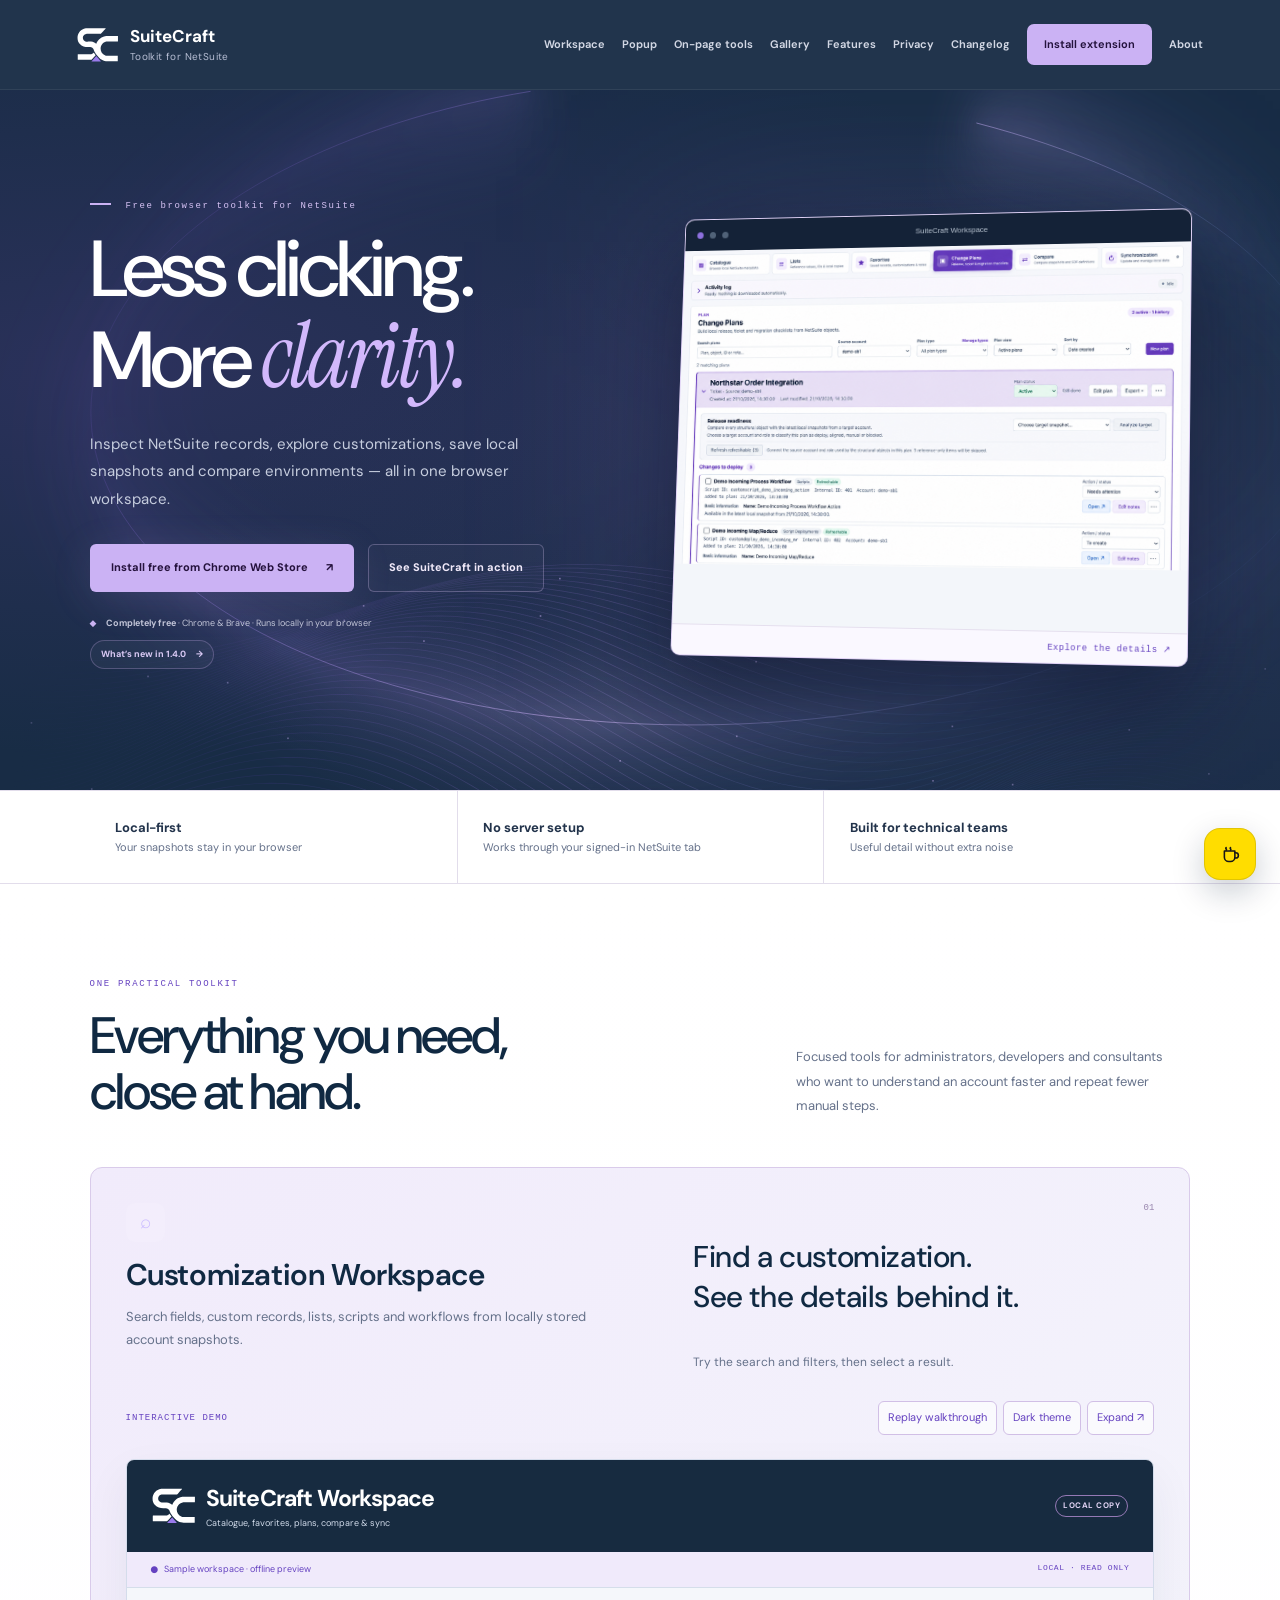
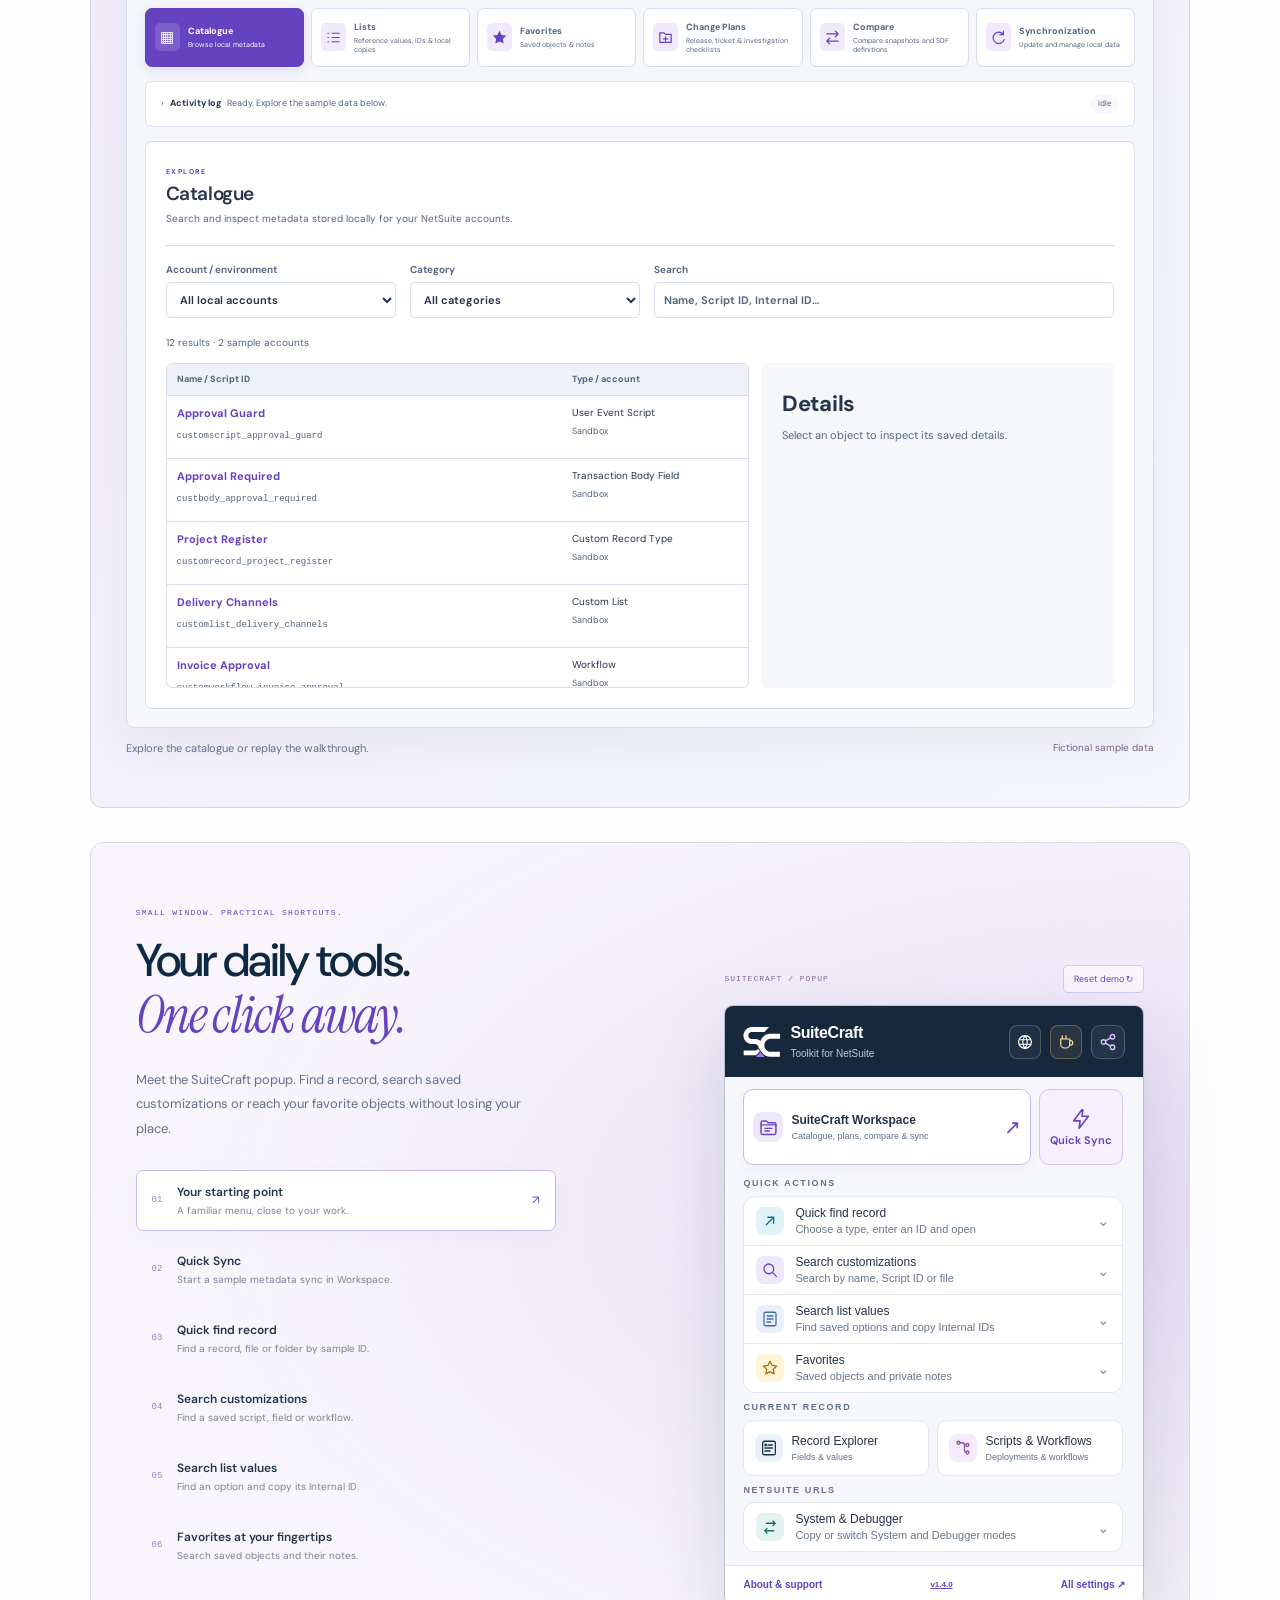
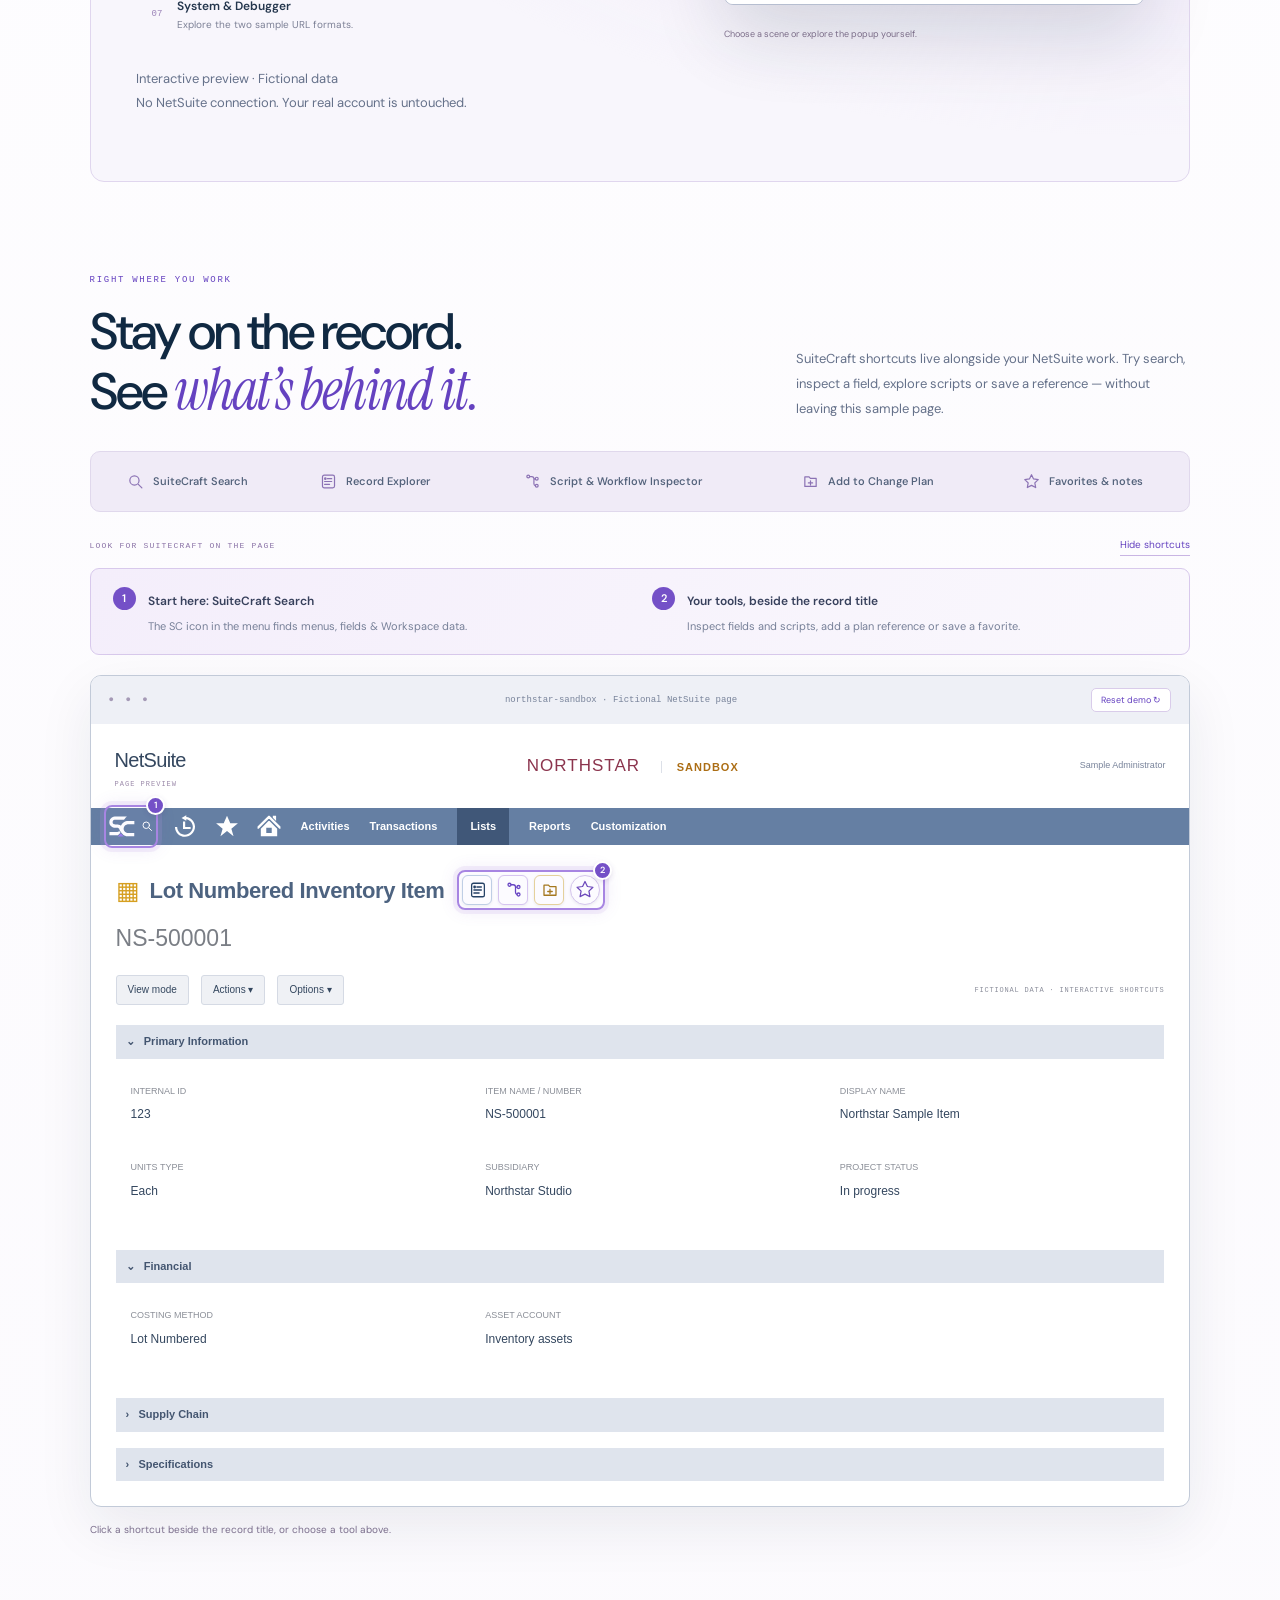
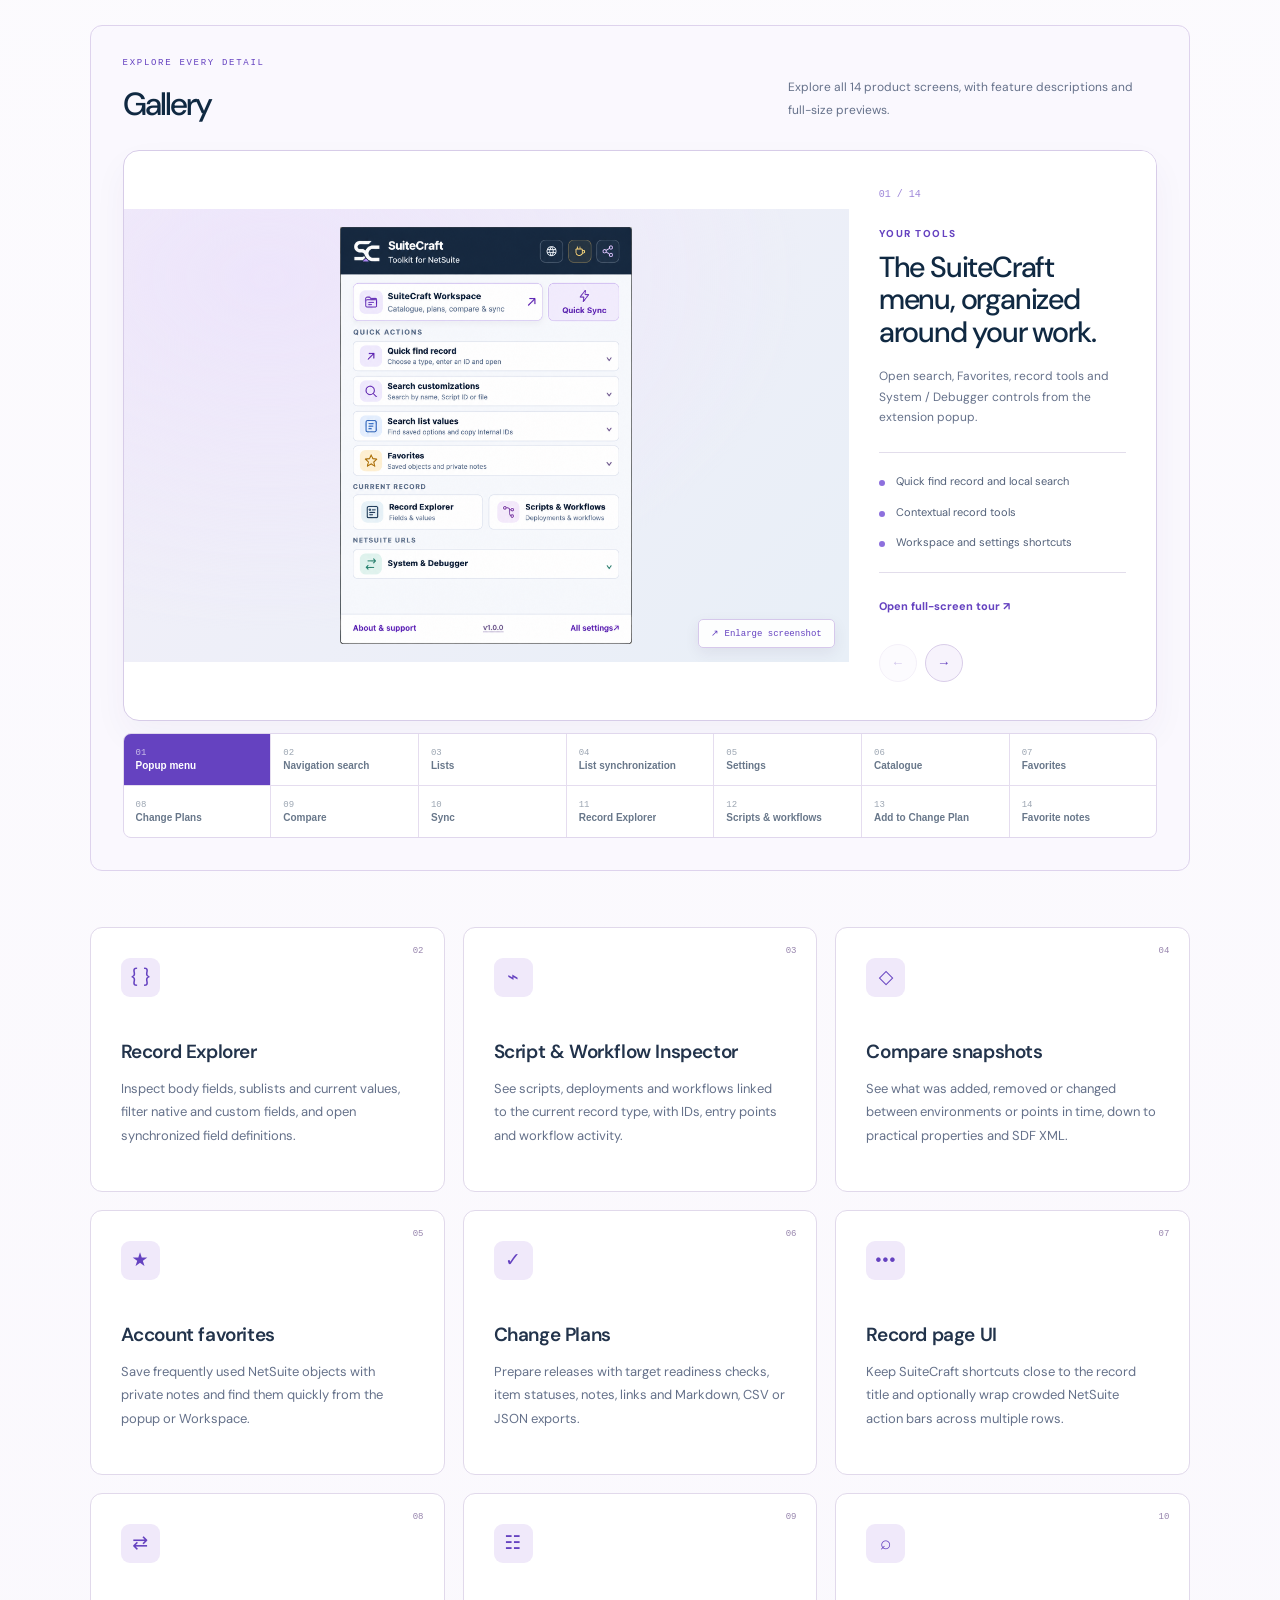
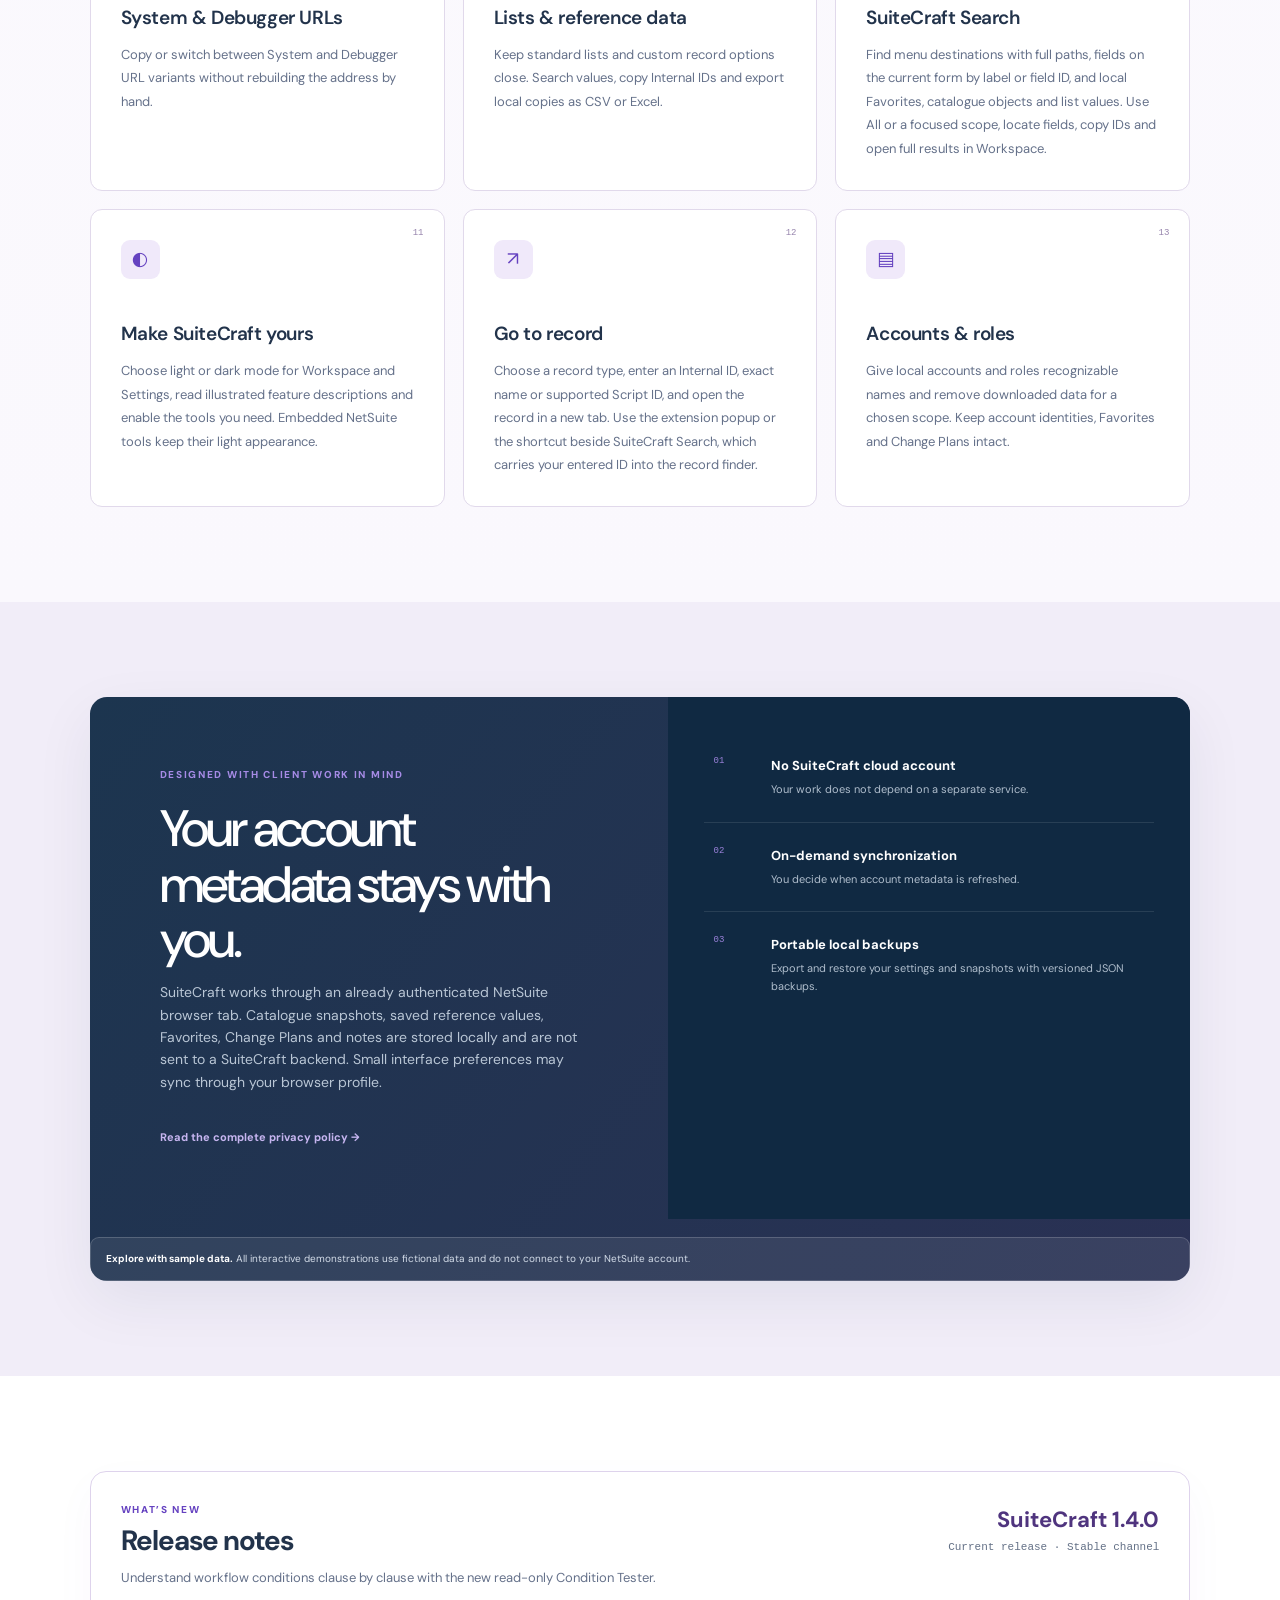
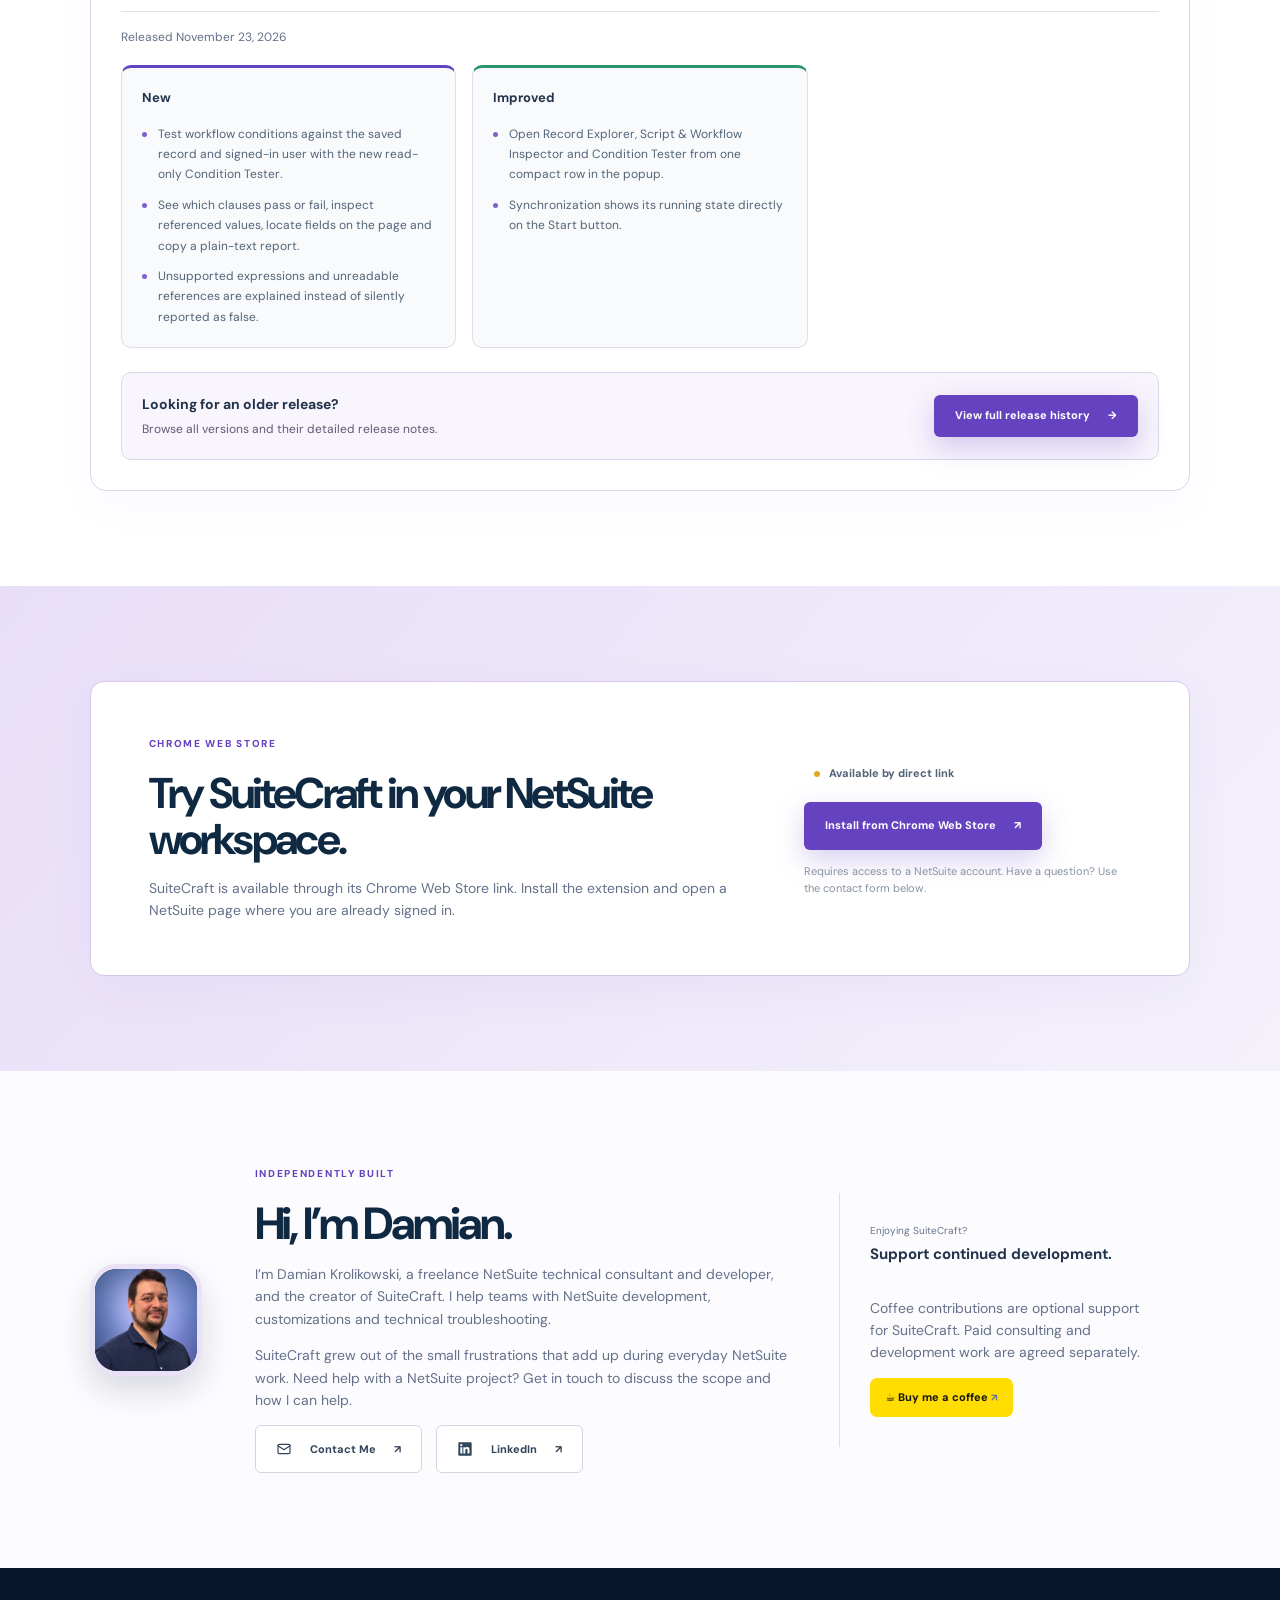
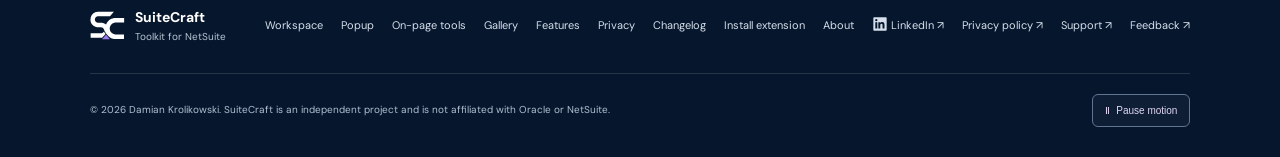
==== commit dd56ebdd: "docs: prepare SuiteCraft 1.4.0 release notes" ====
--- a/index.html
+++ b/index.html
@@ -61,7 +61,7 @@
 					<a class="button secondary" href="#workspace">See SuiteCraft in action</a>
 				</div>
 				<p class="compatibility"><span aria-hidden="true">◆</span> <strong>Completely free</strong> · Chrome &amp; Brave · Runs locally in your browser</p>
-				<a class="release-chip" href="#changelog">What’s new in 1.3.3 <span aria-hidden="true">→</span></a>
+				<a class="release-chip" href="#changelog">What’s new in 1.4.0 <span aria-hidden="true">→</span></a>
 			</div>
 			<div class="hero-visual" aria-label="SuiteCraft interface preview">
 				<div class="glow"></div>
@@ -142,7 +142,7 @@
  </div>
  <h3 class="pp-kicker">CURRENT RECORD</h3><div class="pp-record-tiles"><button class="pp-tool" type="button" id="pp-record-explorer" aria-label="Record Explorer" title="Record Explorer — Fields, sublists & current values"><span class="pp-icon"><svg viewBox="0 0 24 24" fill="none" stroke="currentColor" stroke-width="1.7" stroke-linecap="round" stroke-linejoin="round" aria-hidden="true"><rect x="3.5" y="3" width="17" height="18" rx="2.5"/><circle cx="7.5" cy="8" r="1"/><path d="M10.5 8h6M6.5 12h10M6.5 16h7"/></svg></span><div><strong>Record Explorer</strong><small>Fields &amp; values</small></div><b>›</b></button><button class="pp-tool" type="button" id="pp-inspector" aria-label="Scripts &amp; Workflows — Script &amp; Workflow Inspector" title="Script &amp; Workflow Inspector — Scripts, deployments &amp; workflows linked to this record type"><span class="pp-icon"><svg viewBox="0 0 24 24" fill="none" stroke="currentColor" stroke-width="1.7" stroke-linecap="round" stroke-linejoin="round" aria-hidden="true"><circle cx="6" cy="5" r="2"/><circle cx="18" cy="8" r="2"/><circle cx="18" cy="18" r="2"/><path d="M8 5h3a3 3 0 0 1 3 3v7a3 3 0 0 0 2 2.8M14 9.5A3 3 0 0 1 16 8"/></svg></span><div><strong>Scripts &amp; Workflows</strong><small>Deployments &amp; workflows</small></div><b>›</b></button></div>
  <h3 class="pp-kicker">NETSUITE URLS</h3><div class="pp-list"><details data-popup-panel="urls"><summary><span class="pp-icon"><svg viewBox="0 0 24 24" fill="none" stroke="currentColor" stroke-width="1.7" stroke-linecap="round" stroke-linejoin="round" aria-hidden="true"><path d="M7 7h12m0 0-3-3m3 3-3 3M17 17H5m0 0 3 3m-3-3 3-3"/></svg></span><div><strong>System & Debugger</strong><small>Copy or switch System and Debugger modes</small></div><b>⌄</b></summary><div class="pp-panel"><div class="pp-button-row"><button type="button" data-pp-url="copy-system"><svg viewBox="0 0 24 24" fill="none" stroke="currentColor" stroke-width="1.8" stroke-linecap="round" stroke-linejoin="round" aria-hidden="true"><rect x="8" y="8" width="11" height="11" rx="2"/><path d="M16 8V6a2 2 0 0 0-2-2H6a2 2 0 0 0-2 2v8a2 2 0 0 0 2 2h2"/></svg>Copy System URL</button><button type="button" data-pp-url="copy-debugger"><svg viewBox="0 0 24 24" fill="none" stroke="currentColor" stroke-width="1.8" stroke-linecap="round" stroke-linejoin="round" aria-hidden="true"><rect x="8" y="8" width="11" height="11" rx="2"/><path d="M16 8V6a2 2 0 0 0-2-2H6a2 2 0 0 0-2 2v8a2 2 0 0 0 2 2h2"/></svg>Copy Debugger URL</button><button type="button" data-pp-url="system"><svg viewBox="0 0 24 24" fill="none" stroke="currentColor" stroke-width="1.8" stroke-linecap="round" stroke-linejoin="round" aria-hidden="true"><path d="M7 7h11m0 0-3-3m3 3-3 3M17 17H6m0 0 3 3m-3-3 3-3"/></svg>Switch to System</button><button type="button" data-pp-url="debugger"><svg viewBox="0 0 24 24" fill="none" stroke="currentColor" stroke-width="1.8" stroke-linecap="round" stroke-linejoin="round" aria-hidden="true"><path d="M7 7h11m0 0-3-3m3 3-3 3M17 17H6m0 0 3 3m-3-3 3-3"/></svg>Switch to Debugger</button></div><label>Sample URL<input id="pp-url" readonly value="https://northstar-sandbox.app.netsuite.com/app/common/entity/custjob.nl?id=123"></label><p class="pp-hint">Switching updates this preview only.</p></div></details></div>
- </div><footer class="pp-footer"><a href="#about">About & support</a><a href="#changelog">v1.3.3</a><button type="button" id="pp-settings">All settings ↗</button></footer></div><p id="pp-status" class="popup-fine" role="status" aria-live="polite">Choose a scene or explore the popup yourself.</p></div>
+ </div><footer class="pp-footer"><a href="#about">About & support</a><a href="#changelog">v1.4.0</a><button type="button" id="pp-settings">All settings ↗</button></footer></div><p id="pp-status" class="popup-fine" role="status" aria-live="polite">Choose a scene or explore the popup yourself.</p></div>
 </section>
 
 <section class="onpage-showcase" id="onpage-demo" aria-labelledby="onpage-title">
@@ -210,11 +210,11 @@
 		<section class="section changelog" id="changelog" aria-labelledby="release-notes-heading">
 			<article class="release-card">
 				<header class="release-card-heading">
-					<div><p class="eyebrow">WHAT’S NEW</p><h2 id="release-notes-heading">Release notes</h2><p>Clearer release comparisons, all categories in one table and more complete deployment data.</p></div>
-					<div class="release-current-version"><strong>SuiteCraft 1.3.3</strong><span>Current release · Stable channel</span></div>
+					<div><p class="eyebrow">WHAT’S NEW</p><h2 id="release-notes-heading">Release notes</h2><p>Understand workflow conditions clause by clause with the new read-only Condition Tester.</p></div>
+					<div class="release-current-version"><strong>SuiteCraft 1.4.0</strong><span>Current release · Stable channel</span></div>
 				</header>
-				<p class="release-card-date">Released <time datetime="2026-10-29">October 29, 2026</time></p>
-				<div class="release-body"><div class="release-columns"><section class="release-section improved"><h3>Improved</h3><ul><li>Compare all categories in one table, with action-first filters, search and CSV/XLSX export.</li><li>Swap Source and Target while keeping selected snapshots and historical dates.</li><li>Snapshot names and clearer comparison warnings make before-and-after release checks easier to follow.</li></ul></section><section class="release-section fixed"><h3>Fixed</h3><ul><li>Fields of a new Custom Record Type count as additions when complete matching parent lists confirm its absence on the other side.</li><li>Script synchronization preserves unlinked deployments in saved data and backups and reports them as warnings.</li></ul></section></div></div>
+				<p class="release-card-date">Released <time datetime="2026-11-23">November 23, 2026</time></p>
+				<div class="release-body"><div class="release-columns"><section class="release-section new"><h3>New</h3><ul><li>Test workflow conditions against the saved record and signed-in user with the new read-only Condition Tester.</li><li>See which clauses pass or fail, inspect referenced values, locate fields on the page and copy a plain-text report.</li><li>Unsupported expressions and unreadable references are explained instead of silently reported as false.</li></ul></section><section class="release-section improved"><h3>Improved</h3><ul><li>Open Record Explorer, Script &amp; Workflow Inspector and Condition Tester from one compact row in the popup.</li><li>Synchronization shows its running state directly on the Start button.</li></ul></section></div></div>
 				<div class="release-history-link"><div><h3>Looking for an older release?</h3><p>Browse all versions and their detailed release notes.</p></div><a class="button primary" href="changelog.html">View full release history <span aria-hidden="true">→</span></a></div>
 			</article>
 		</section>
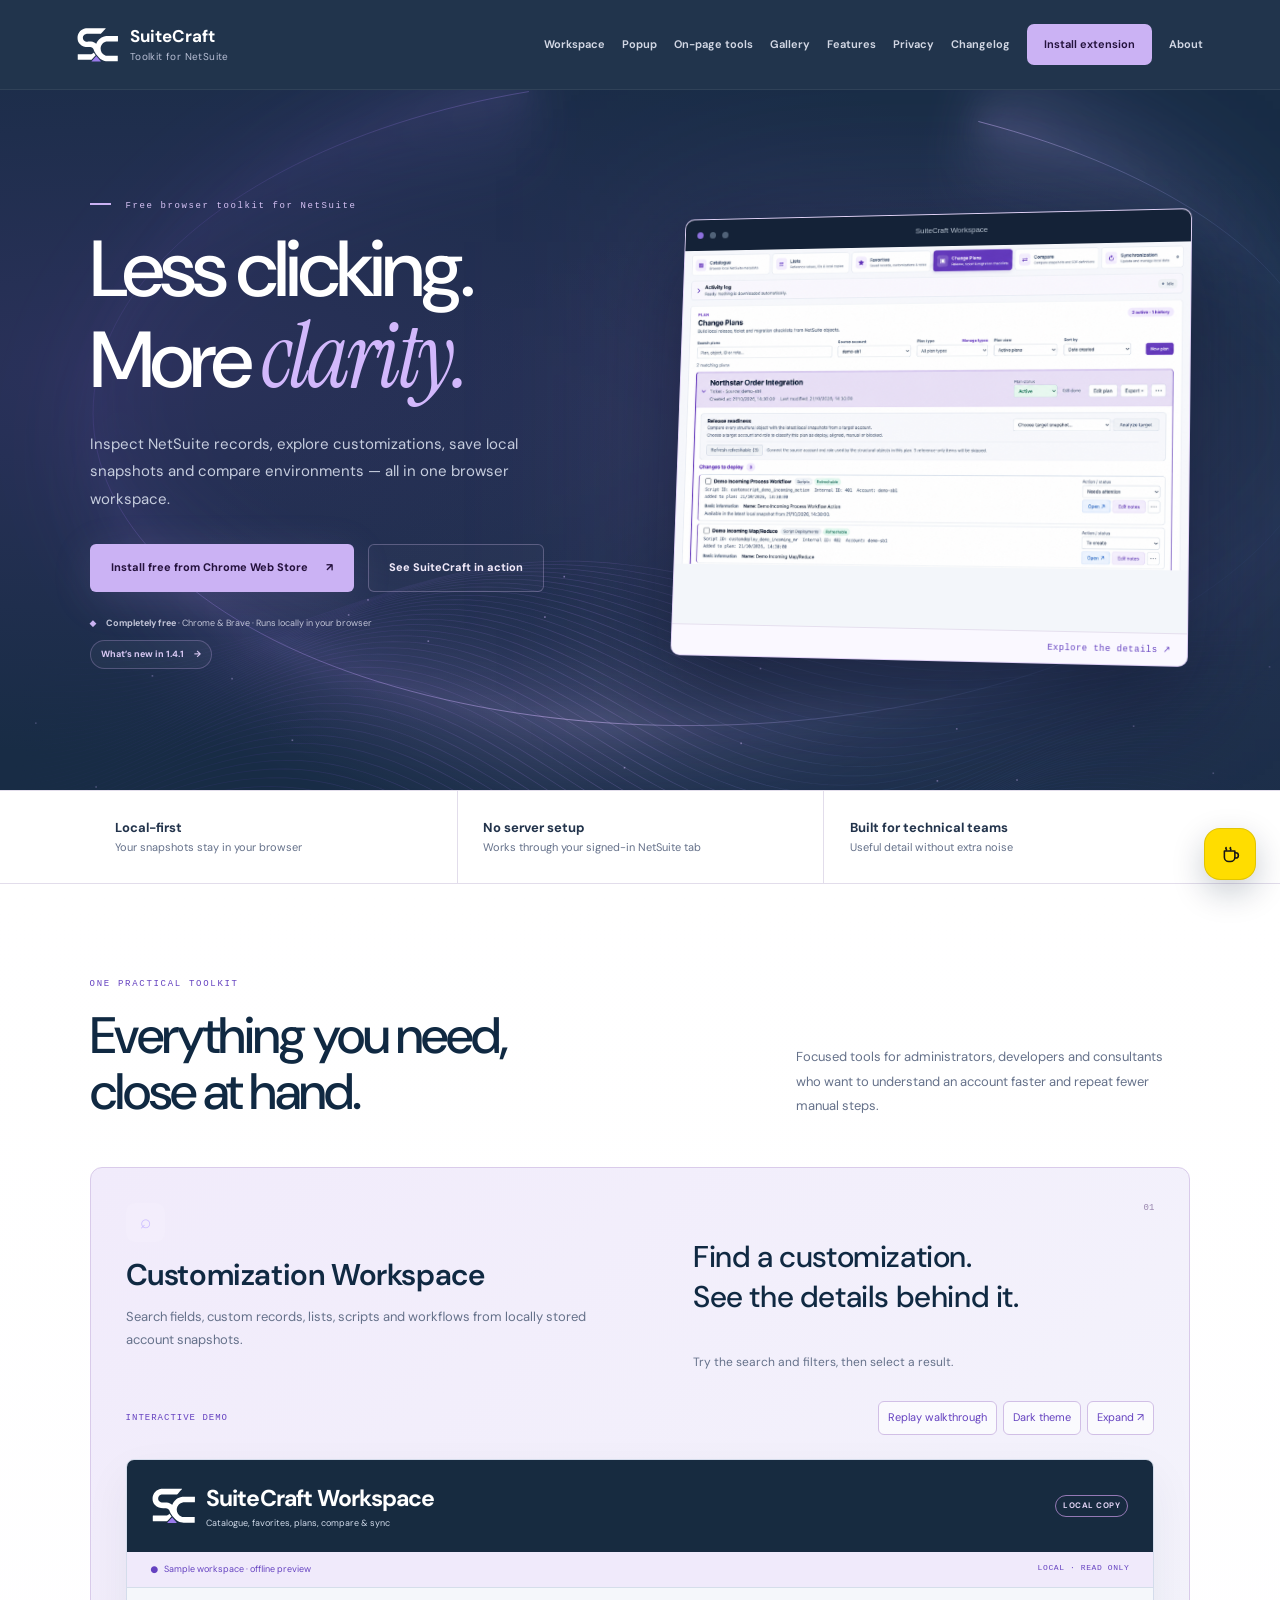
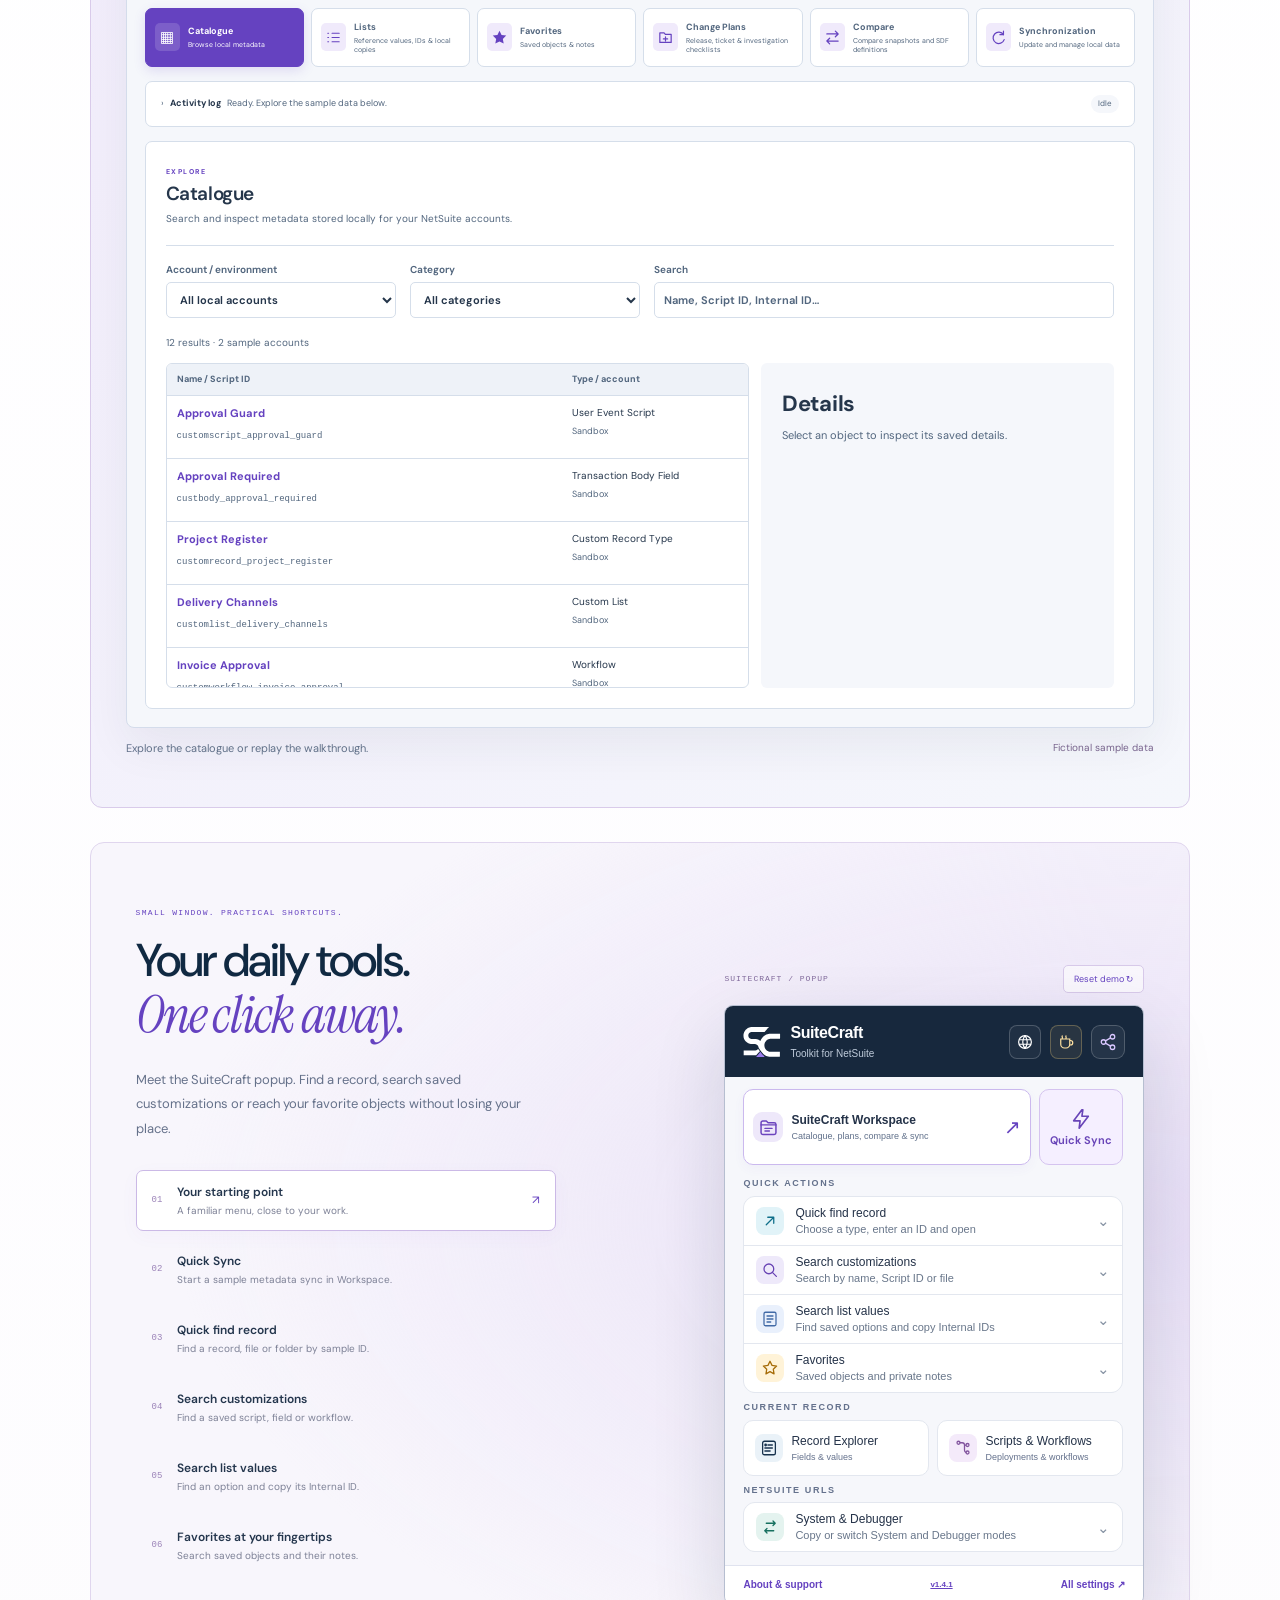
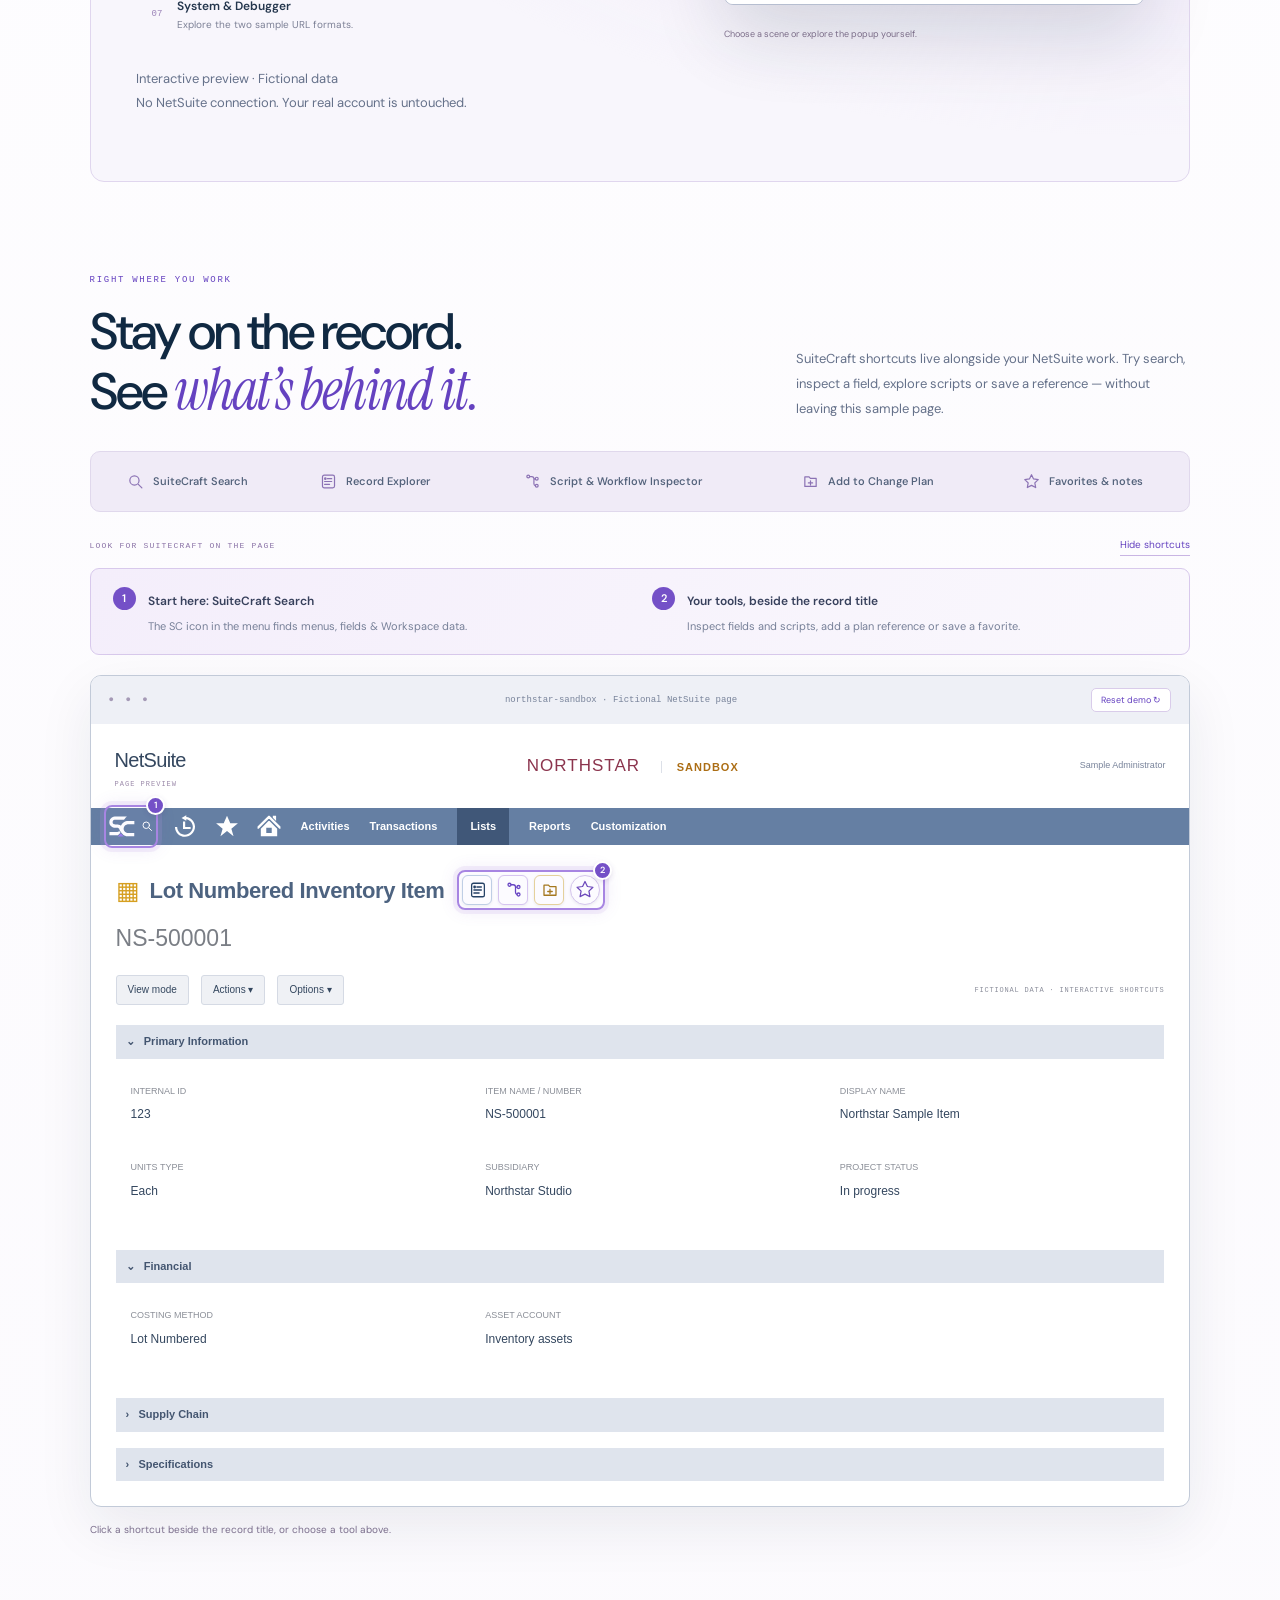
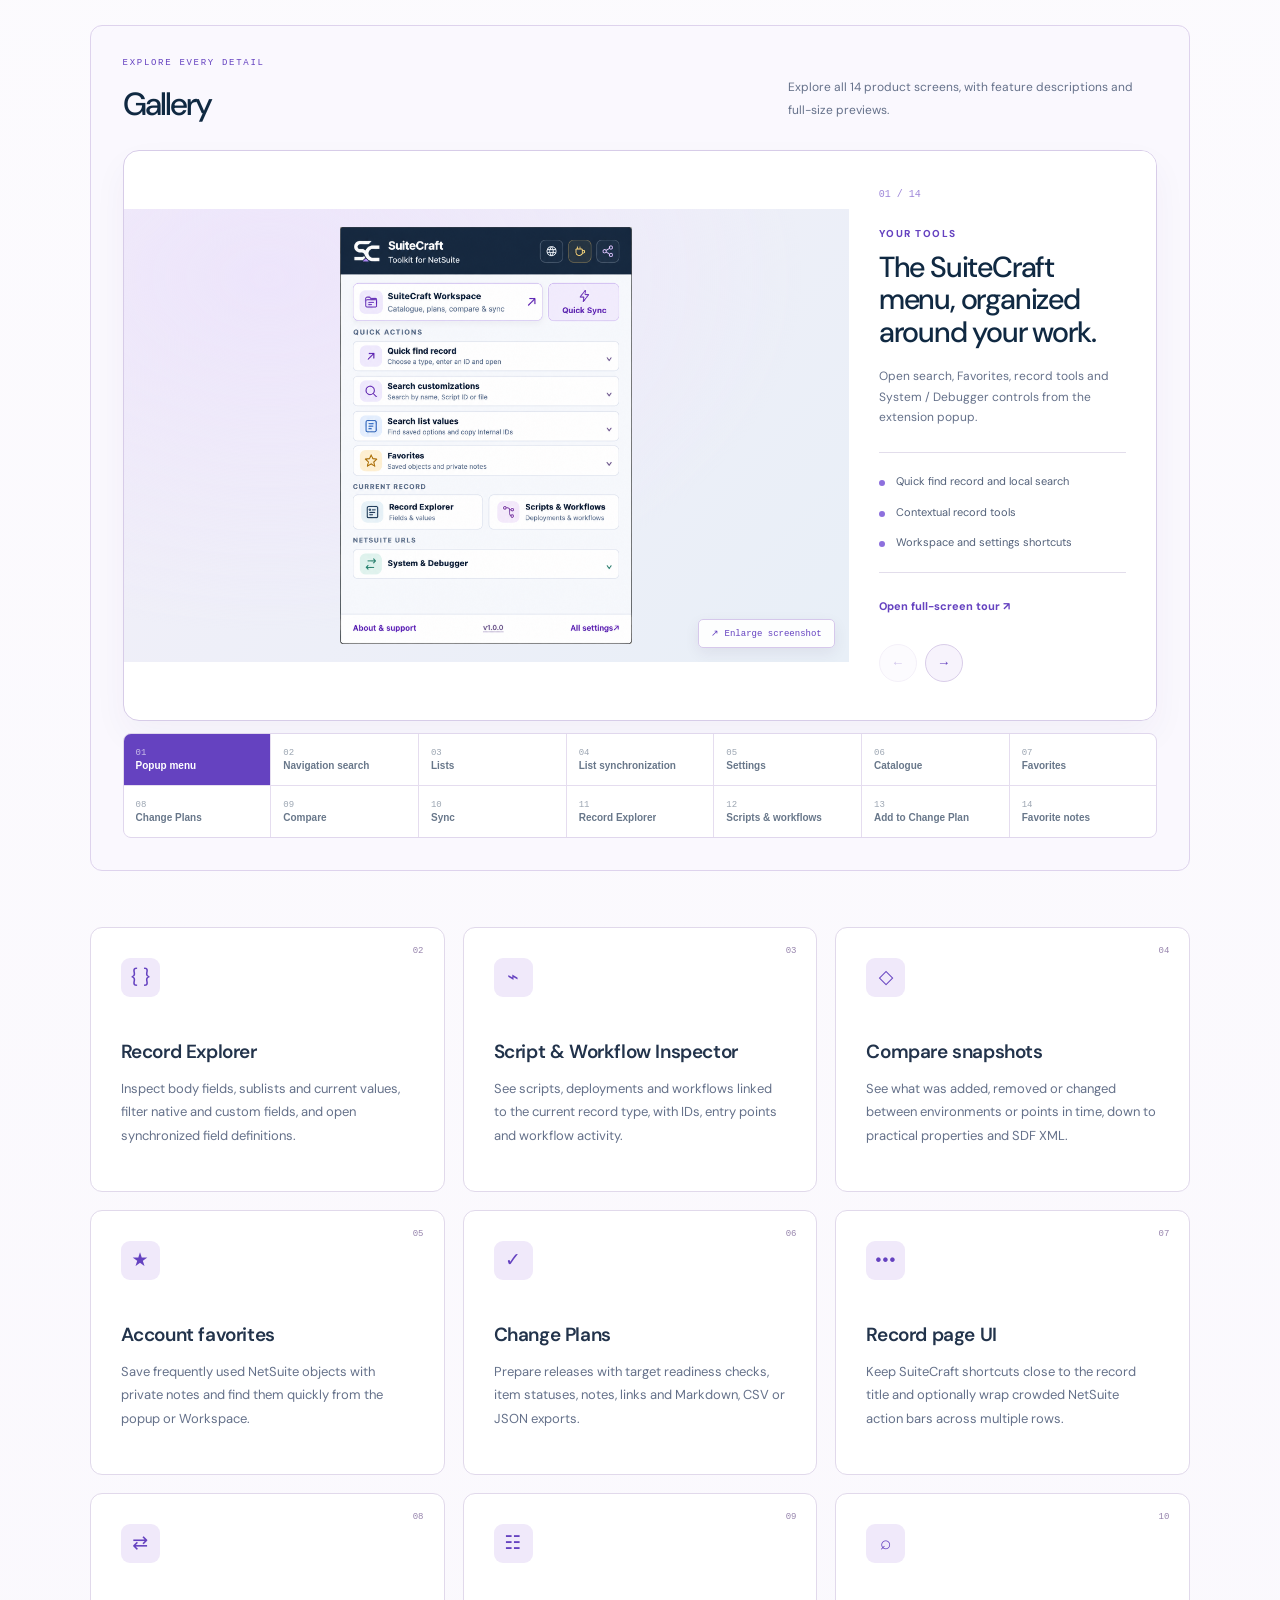
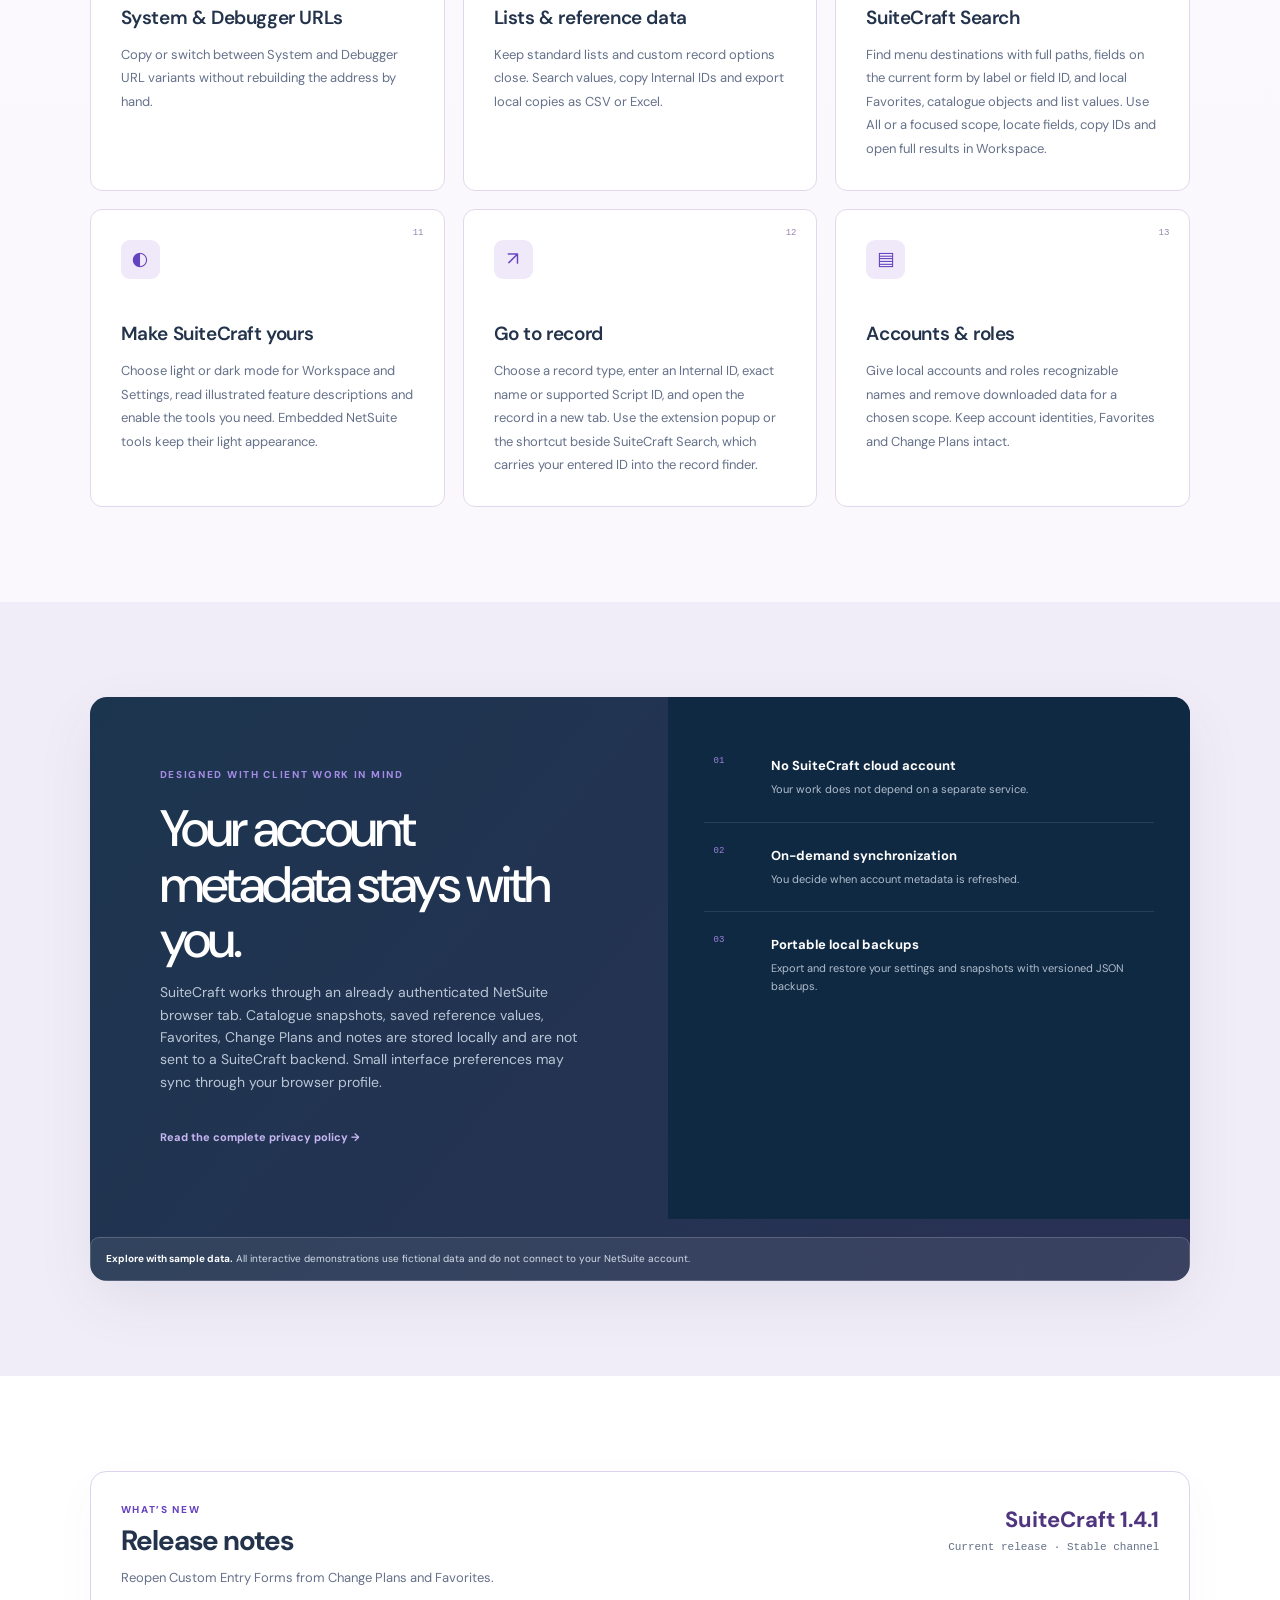
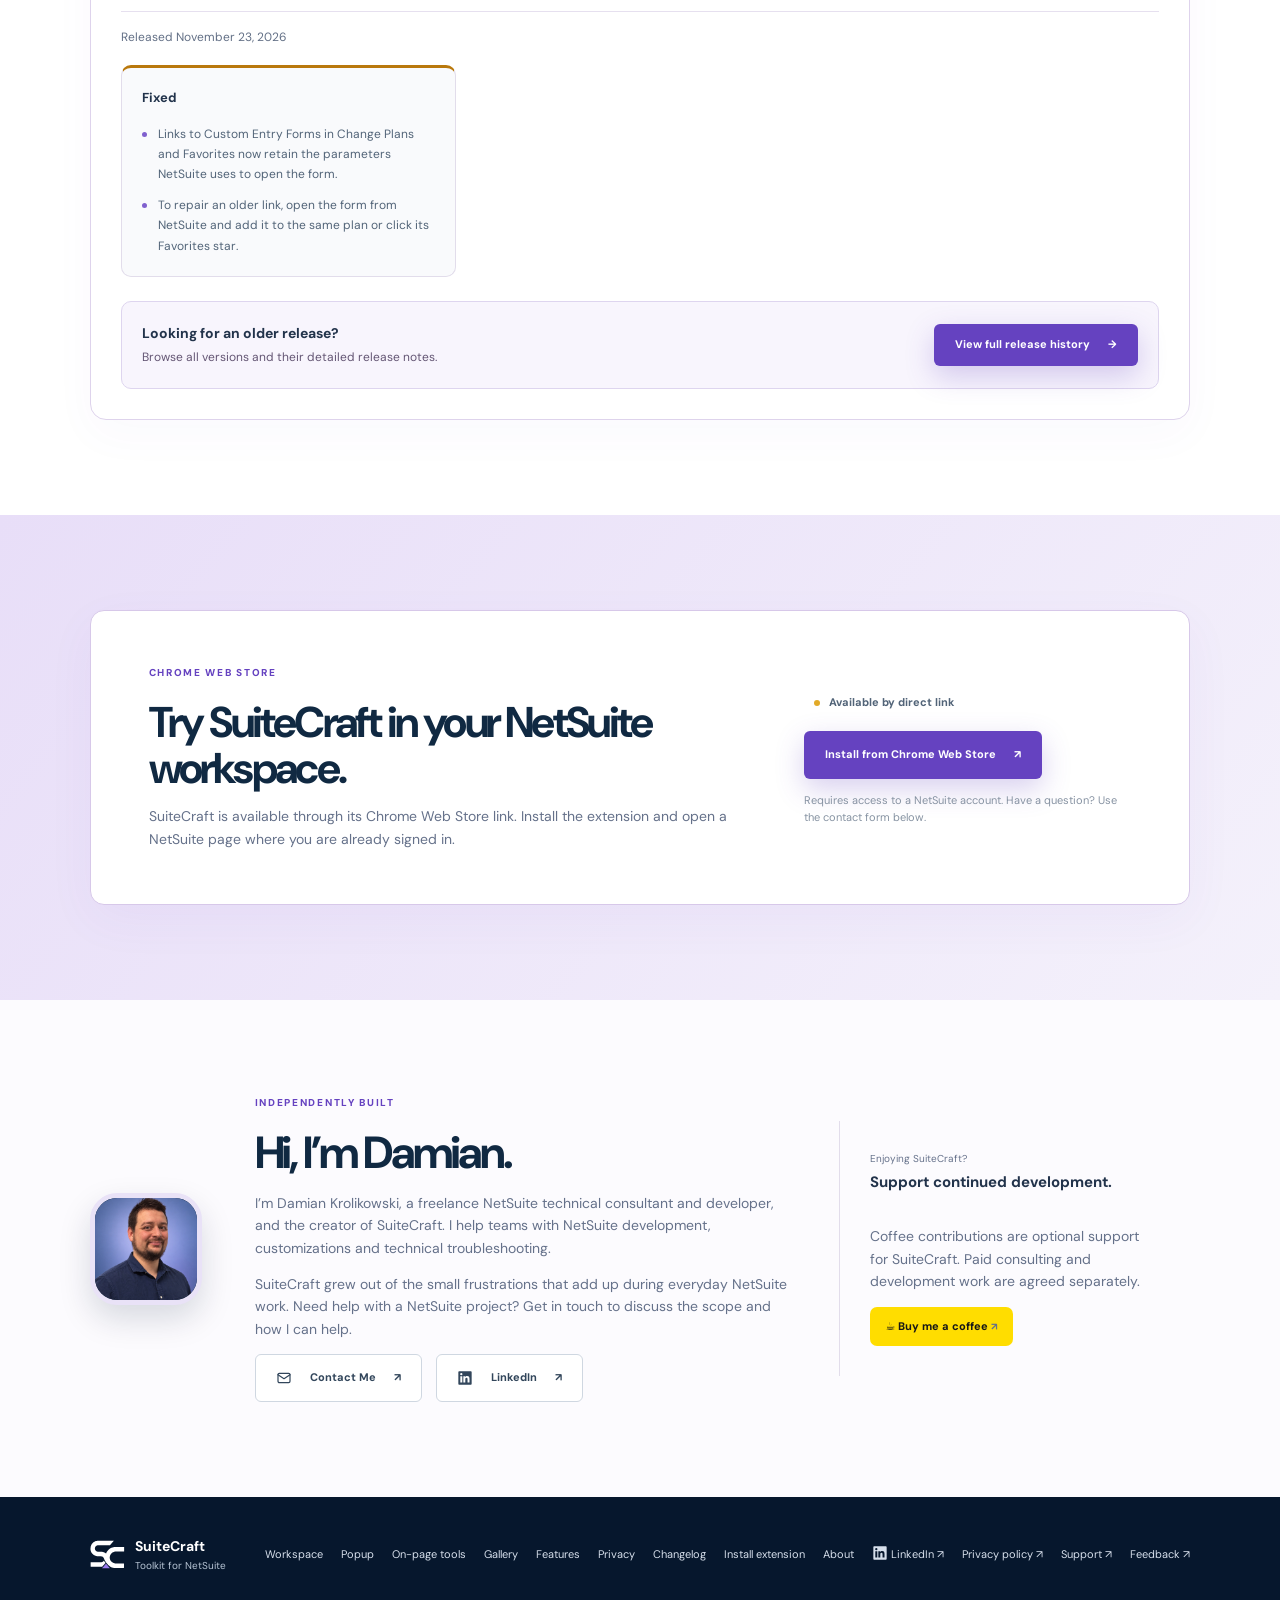
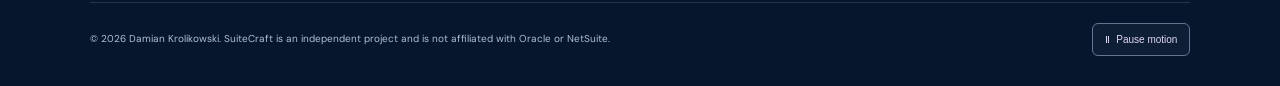
==== commit 665520a3: "docs: prepare SuiteCraft 1.4.1 release notes" ====
--- a/index.html
+++ b/index.html
@@ -61,7 +61,7 @@
 					<a class="button secondary" href="#workspace">See SuiteCraft in action</a>
 				</div>
 				<p class="compatibility"><span aria-hidden="true">◆</span> <strong>Completely free</strong> · Chrome &amp; Brave · Runs locally in your browser</p>
-				<a class="release-chip" href="#changelog">What’s new in 1.4.0 <span aria-hidden="true">→</span></a>
+				<a class="release-chip" href="#changelog">What’s new in 1.4.1 <span aria-hidden="true">→</span></a>
 			</div>
 			<div class="hero-visual" aria-label="SuiteCraft interface preview">
 				<div class="glow"></div>
@@ -142,7 +142,7 @@
  </div>
  <h3 class="pp-kicker">CURRENT RECORD</h3><div class="pp-record-tiles"><button class="pp-tool" type="button" id="pp-record-explorer" aria-label="Record Explorer" title="Record Explorer — Fields, sublists & current values"><span class="pp-icon"><svg viewBox="0 0 24 24" fill="none" stroke="currentColor" stroke-width="1.7" stroke-linecap="round" stroke-linejoin="round" aria-hidden="true"><rect x="3.5" y="3" width="17" height="18" rx="2.5"/><circle cx="7.5" cy="8" r="1"/><path d="M10.5 8h6M6.5 12h10M6.5 16h7"/></svg></span><div><strong>Record Explorer</strong><small>Fields &amp; values</small></div><b>›</b></button><button class="pp-tool" type="button" id="pp-inspector" aria-label="Scripts &amp; Workflows — Script &amp; Workflow Inspector" title="Script &amp; Workflow Inspector — Scripts, deployments &amp; workflows linked to this record type"><span class="pp-icon"><svg viewBox="0 0 24 24" fill="none" stroke="currentColor" stroke-width="1.7" stroke-linecap="round" stroke-linejoin="round" aria-hidden="true"><circle cx="6" cy="5" r="2"/><circle cx="18" cy="8" r="2"/><circle cx="18" cy="18" r="2"/><path d="M8 5h3a3 3 0 0 1 3 3v7a3 3 0 0 0 2 2.8M14 9.5A3 3 0 0 1 16 8"/></svg></span><div><strong>Scripts &amp; Workflows</strong><small>Deployments &amp; workflows</small></div><b>›</b></button></div>
  <h3 class="pp-kicker">NETSUITE URLS</h3><div class="pp-list"><details data-popup-panel="urls"><summary><span class="pp-icon"><svg viewBox="0 0 24 24" fill="none" stroke="currentColor" stroke-width="1.7" stroke-linecap="round" stroke-linejoin="round" aria-hidden="true"><path d="M7 7h12m0 0-3-3m3 3-3 3M17 17H5m0 0 3 3m-3-3 3-3"/></svg></span><div><strong>System & Debugger</strong><small>Copy or switch System and Debugger modes</small></div><b>⌄</b></summary><div class="pp-panel"><div class="pp-button-row"><button type="button" data-pp-url="copy-system"><svg viewBox="0 0 24 24" fill="none" stroke="currentColor" stroke-width="1.8" stroke-linecap="round" stroke-linejoin="round" aria-hidden="true"><rect x="8" y="8" width="11" height="11" rx="2"/><path d="M16 8V6a2 2 0 0 0-2-2H6a2 2 0 0 0-2 2v8a2 2 0 0 0 2 2h2"/></svg>Copy System URL</button><button type="button" data-pp-url="copy-debugger"><svg viewBox="0 0 24 24" fill="none" stroke="currentColor" stroke-width="1.8" stroke-linecap="round" stroke-linejoin="round" aria-hidden="true"><rect x="8" y="8" width="11" height="11" rx="2"/><path d="M16 8V6a2 2 0 0 0-2-2H6a2 2 0 0 0-2 2v8a2 2 0 0 0 2 2h2"/></svg>Copy Debugger URL</button><button type="button" data-pp-url="system"><svg viewBox="0 0 24 24" fill="none" stroke="currentColor" stroke-width="1.8" stroke-linecap="round" stroke-linejoin="round" aria-hidden="true"><path d="M7 7h11m0 0-3-3m3 3-3 3M17 17H6m0 0 3 3m-3-3 3-3"/></svg>Switch to System</button><button type="button" data-pp-url="debugger"><svg viewBox="0 0 24 24" fill="none" stroke="currentColor" stroke-width="1.8" stroke-linecap="round" stroke-linejoin="round" aria-hidden="true"><path d="M7 7h11m0 0-3-3m3 3-3 3M17 17H6m0 0 3 3m-3-3 3-3"/></svg>Switch to Debugger</button></div><label>Sample URL<input id="pp-url" readonly value="https://northstar-sandbox.app.netsuite.com/app/common/entity/custjob.nl?id=123"></label><p class="pp-hint">Switching updates this preview only.</p></div></details></div>
- </div><footer class="pp-footer"><a href="#about">About & support</a><a href="#changelog">v1.4.0</a><button type="button" id="pp-settings">All settings ↗</button></footer></div><p id="pp-status" class="popup-fine" role="status" aria-live="polite">Choose a scene or explore the popup yourself.</p></div>
+ </div><footer class="pp-footer"><a href="#about">About & support</a><a href="#changelog">v1.4.1</a><button type="button" id="pp-settings">All settings ↗</button></footer></div><p id="pp-status" class="popup-fine" role="status" aria-live="polite">Choose a scene or explore the popup yourself.</p></div>
 </section>
 
 <section class="onpage-showcase" id="onpage-demo" aria-labelledby="onpage-title">
@@ -210,11 +210,11 @@
 		<section class="section changelog" id="changelog" aria-labelledby="release-notes-heading">
 			<article class="release-card">
 				<header class="release-card-heading">
-					<div><p class="eyebrow">WHAT’S NEW</p><h2 id="release-notes-heading">Release notes</h2><p>Understand workflow conditions clause by clause with the new read-only Condition Tester.</p></div>
-					<div class="release-current-version"><strong>SuiteCraft 1.4.0</strong><span>Current release · Stable channel</span></div>
+					<div><p class="eyebrow">WHAT’S NEW</p><h2 id="release-notes-heading">Release notes</h2><p>Reopen Custom Entry Forms from Change Plans and Favorites.</p></div>
+					<div class="release-current-version"><strong>SuiteCraft 1.4.1</strong><span>Current release · Stable channel</span></div>
 				</header>
 				<p class="release-card-date">Released <time datetime="2026-11-23">November 23, 2026</time></p>
-				<div class="release-body"><div class="release-columns"><section class="release-section new"><h3>New</h3><ul><li>Test workflow conditions against the saved record and signed-in user with the new read-only Condition Tester.</li><li>See which clauses pass or fail, inspect referenced values, locate fields on the page and copy a plain-text report.</li><li>Unsupported expressions and unreadable references are explained instead of silently reported as false.</li></ul></section><section class="release-section improved"><h3>Improved</h3><ul><li>Open Record Explorer, Script &amp; Workflow Inspector and Condition Tester from one compact row in the popup.</li><li>Synchronization shows its running state directly on the Start button.</li></ul></section></div></div>
+				<div class="release-body"><div class="release-columns"><section class="release-section fixed"><h3>Fixed</h3><ul><li>Links to Custom Entry Forms in Change Plans and Favorites now retain the parameters NetSuite uses to open the form.</li><li>To repair an older link, open the form from NetSuite and add it to the same plan or click its Favorites star.</li></ul></section></div></div>
 				<div class="release-history-link"><div><h3>Looking for an older release?</h3><p>Browse all versions and their detailed release notes.</p></div><a class="button primary" href="changelog.html">View full release history <span aria-hidden="true">→</span></a></div>
 			</article>
 		</section>
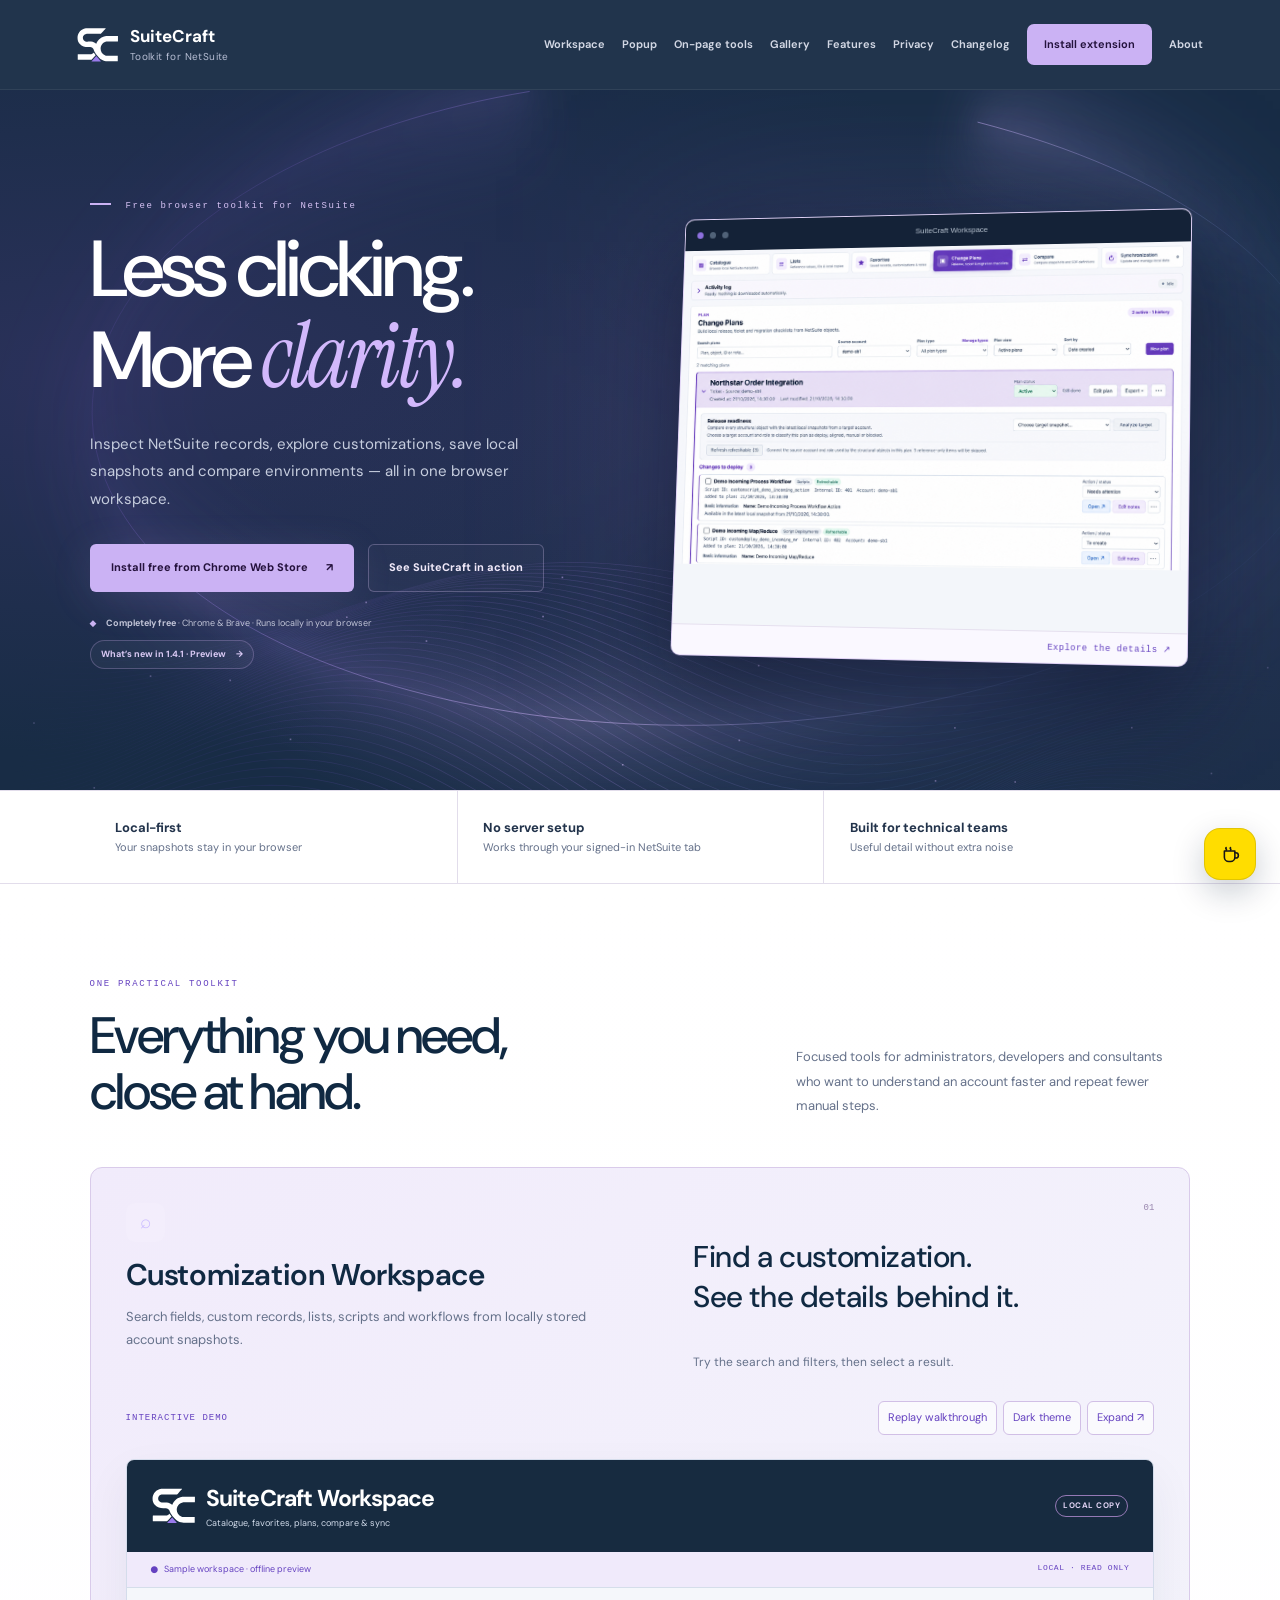
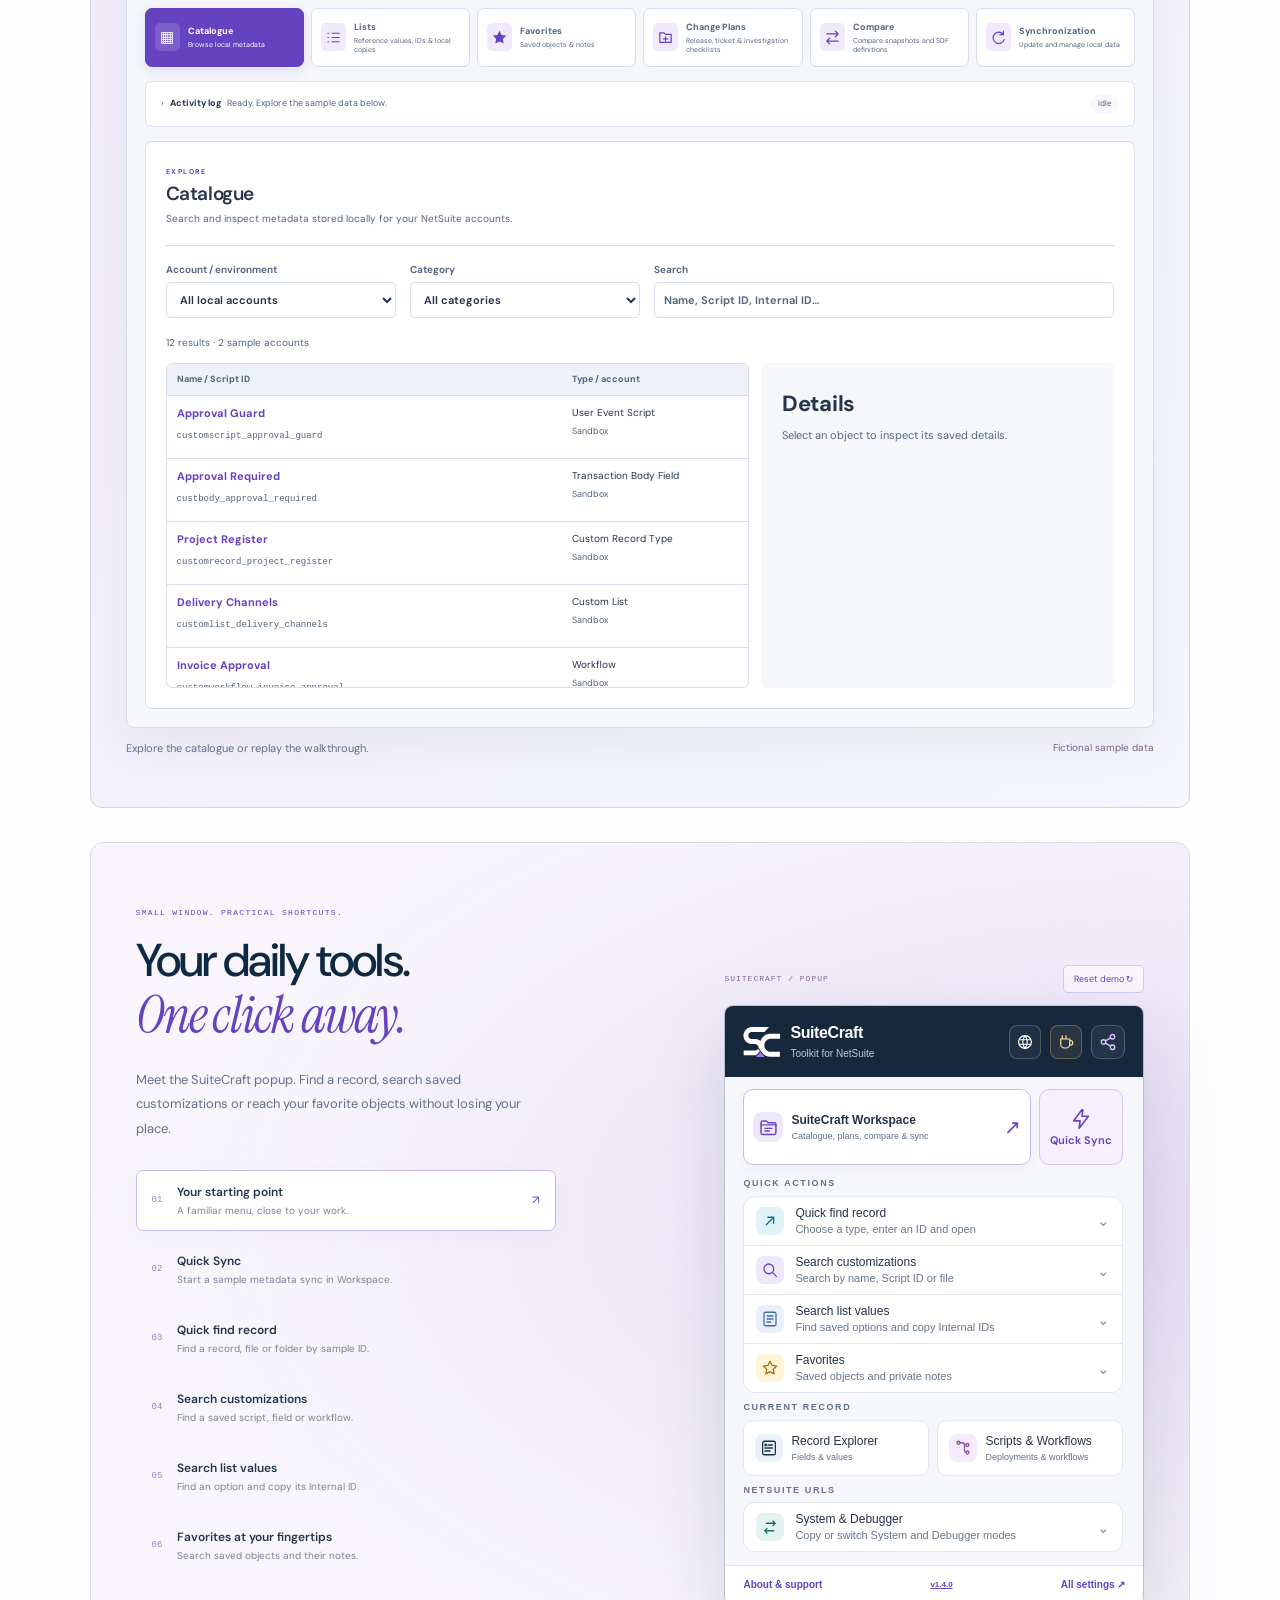
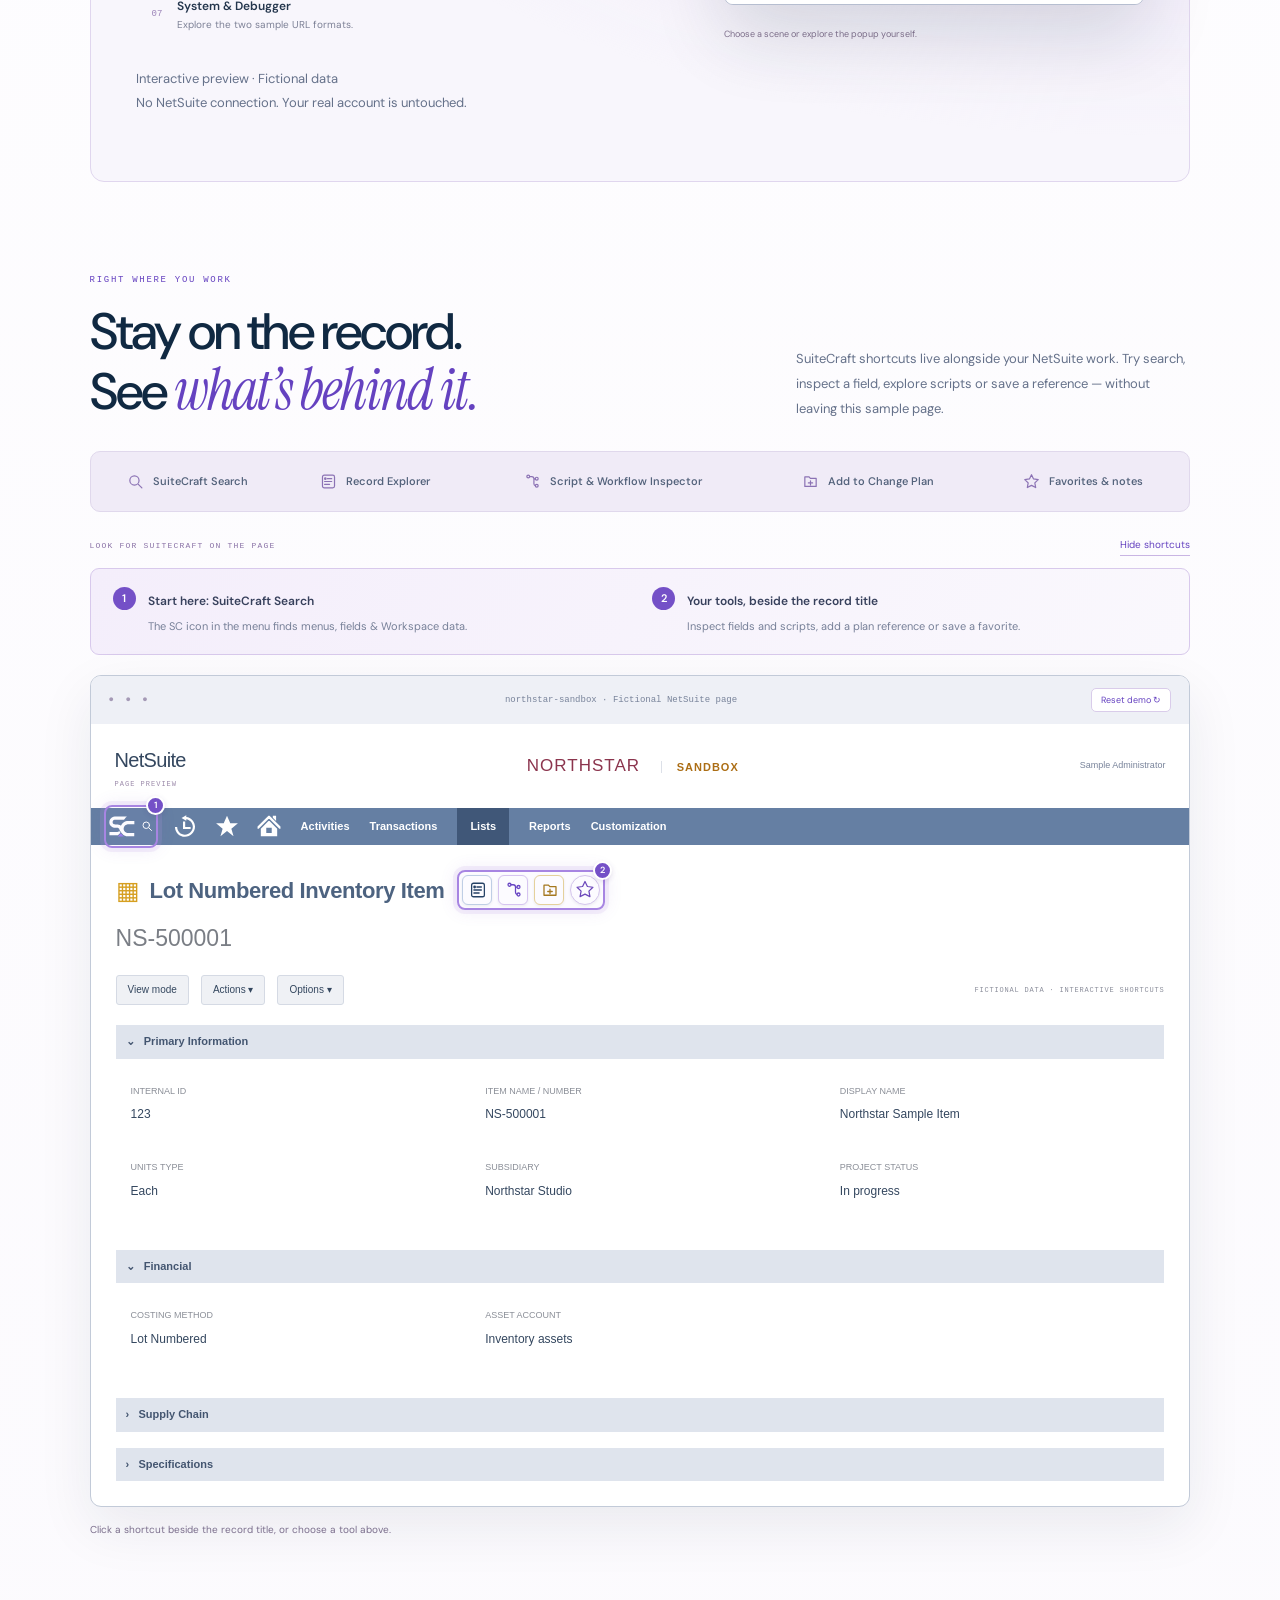
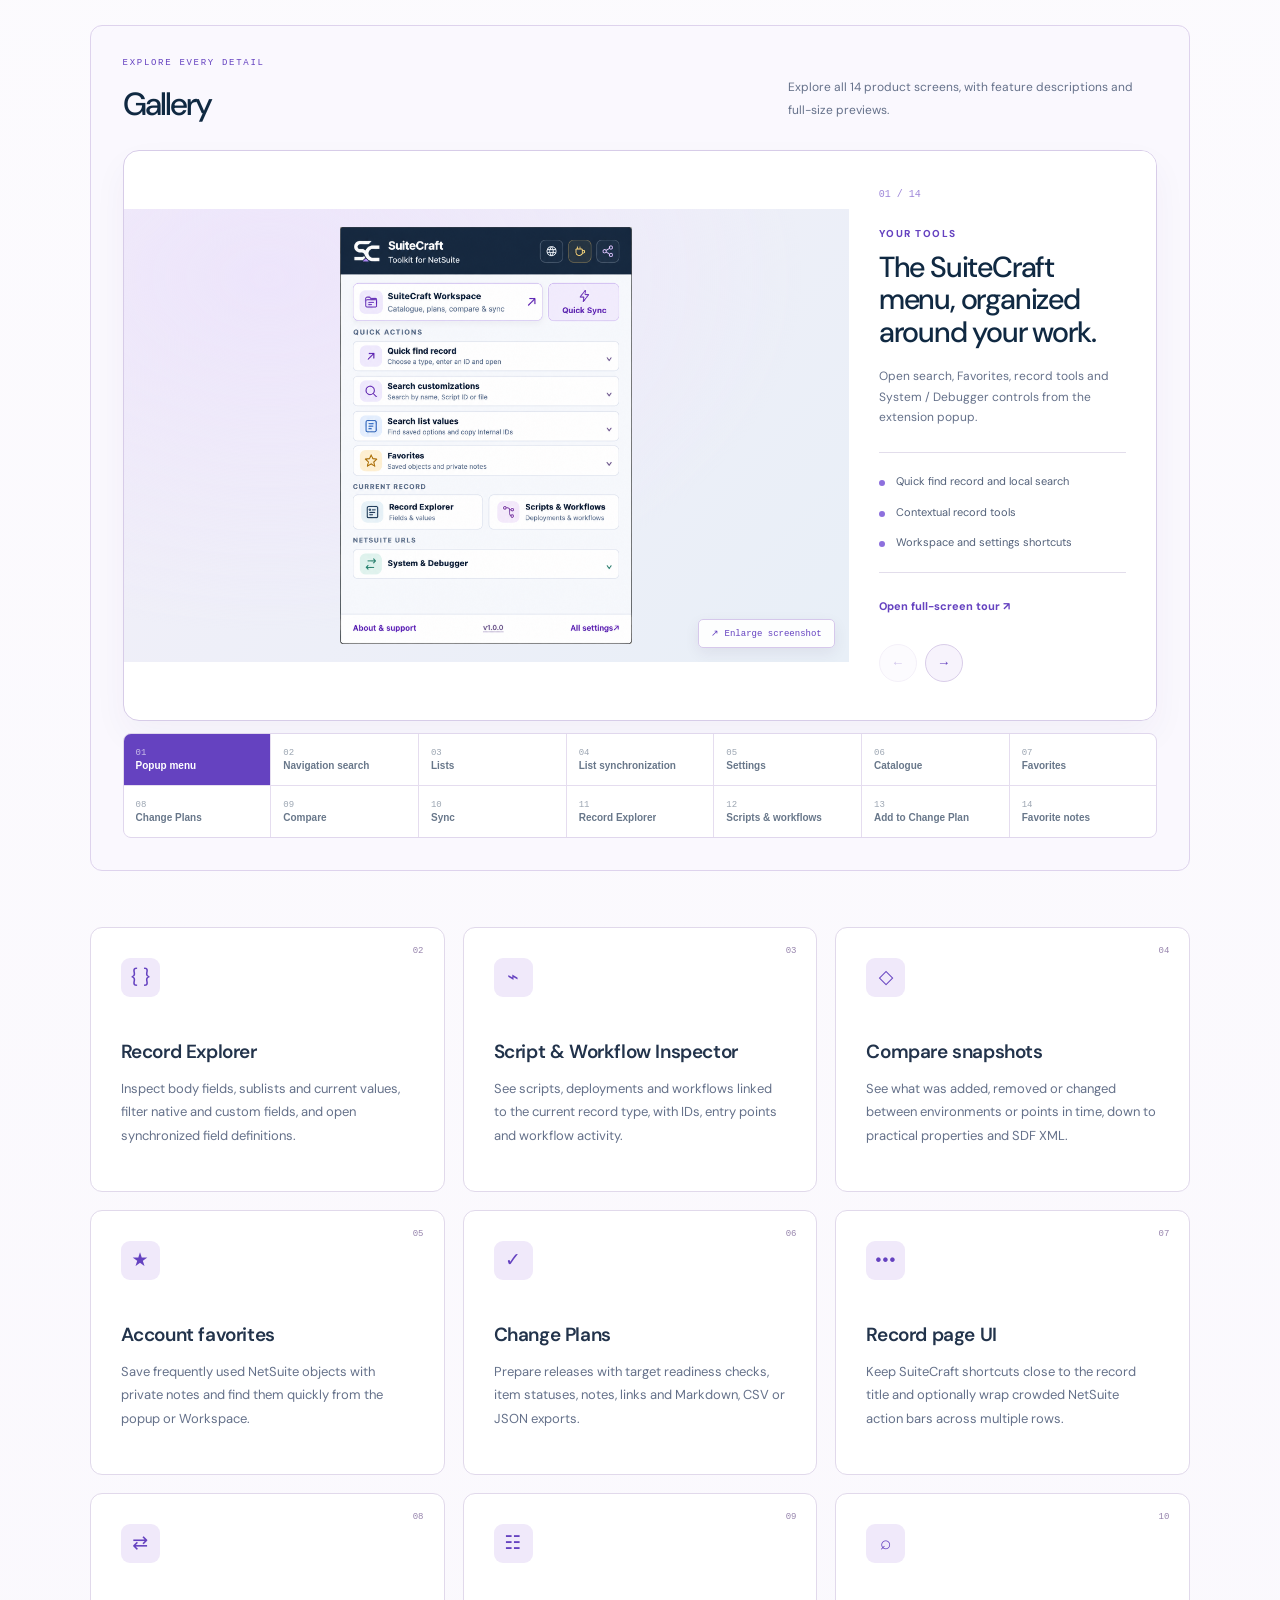
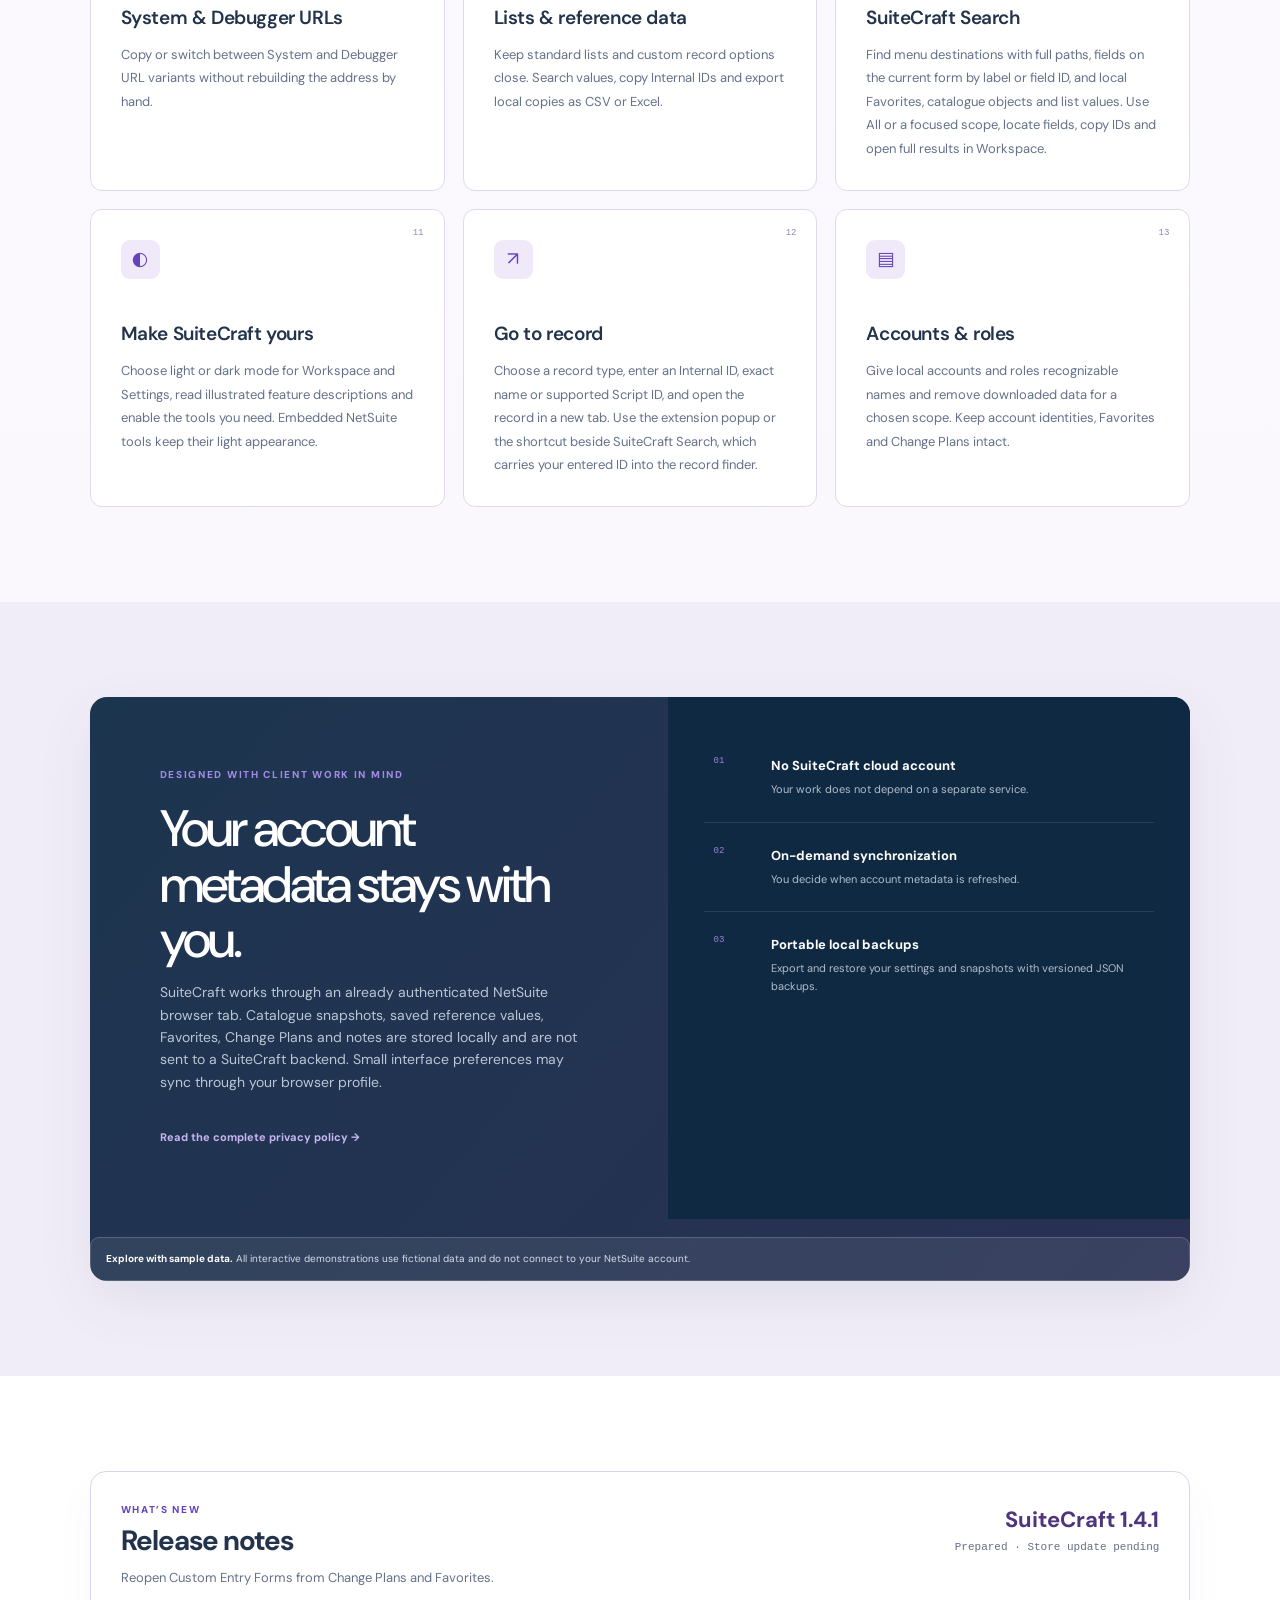
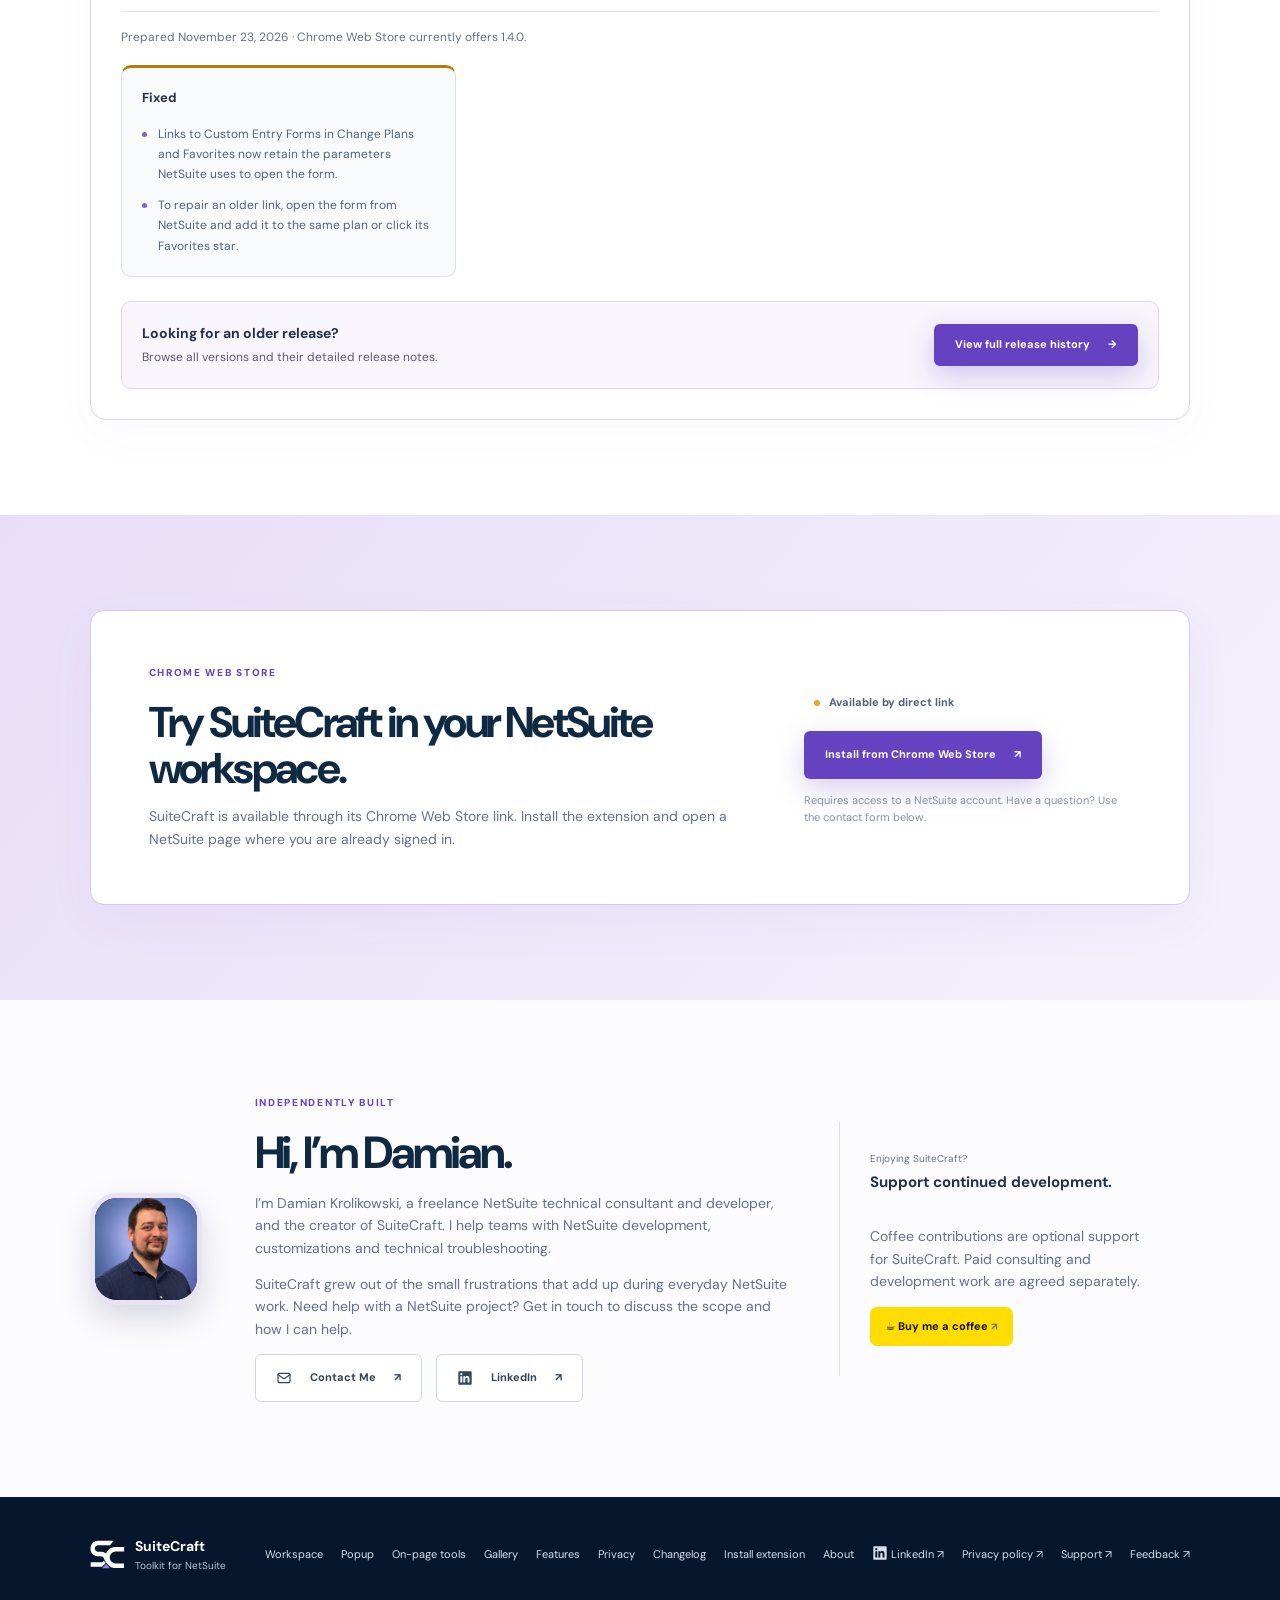
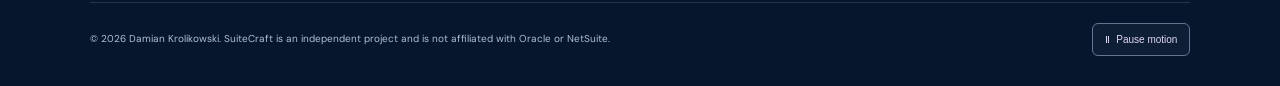
==== commit f88b44ec: "docs: mark SuiteCraft 1.4.1 as pending in Store" ====
--- a/index.html
+++ b/index.html
@@ -61,7 +61,7 @@
 					<a class="button secondary" href="#workspace">See SuiteCraft in action</a>
 				</div>
 				<p class="compatibility"><span aria-hidden="true">◆</span> <strong>Completely free</strong> · Chrome &amp; Brave · Runs locally in your browser</p>
-				<a class="release-chip" href="#changelog">What’s new in 1.4.1 <span aria-hidden="true">→</span></a>
+				<a class="release-chip" href="#changelog">What’s new in 1.4.1 · Preview <span aria-hidden="true">→</span></a>
 			</div>
 			<div class="hero-visual" aria-label="SuiteCraft interface preview">
 				<div class="glow"></div>
@@ -142,7 +142,7 @@
  </div>
  <h3 class="pp-kicker">CURRENT RECORD</h3><div class="pp-record-tiles"><button class="pp-tool" type="button" id="pp-record-explorer" aria-label="Record Explorer" title="Record Explorer — Fields, sublists & current values"><span class="pp-icon"><svg viewBox="0 0 24 24" fill="none" stroke="currentColor" stroke-width="1.7" stroke-linecap="round" stroke-linejoin="round" aria-hidden="true"><rect x="3.5" y="3" width="17" height="18" rx="2.5"/><circle cx="7.5" cy="8" r="1"/><path d="M10.5 8h6M6.5 12h10M6.5 16h7"/></svg></span><div><strong>Record Explorer</strong><small>Fields &amp; values</small></div><b>›</b></button><button class="pp-tool" type="button" id="pp-inspector" aria-label="Scripts &amp; Workflows — Script &amp; Workflow Inspector" title="Script &amp; Workflow Inspector — Scripts, deployments &amp; workflows linked to this record type"><span class="pp-icon"><svg viewBox="0 0 24 24" fill="none" stroke="currentColor" stroke-width="1.7" stroke-linecap="round" stroke-linejoin="round" aria-hidden="true"><circle cx="6" cy="5" r="2"/><circle cx="18" cy="8" r="2"/><circle cx="18" cy="18" r="2"/><path d="M8 5h3a3 3 0 0 1 3 3v7a3 3 0 0 0 2 2.8M14 9.5A3 3 0 0 1 16 8"/></svg></span><div><strong>Scripts &amp; Workflows</strong><small>Deployments &amp; workflows</small></div><b>›</b></button></div>
  <h3 class="pp-kicker">NETSUITE URLS</h3><div class="pp-list"><details data-popup-panel="urls"><summary><span class="pp-icon"><svg viewBox="0 0 24 24" fill="none" stroke="currentColor" stroke-width="1.7" stroke-linecap="round" stroke-linejoin="round" aria-hidden="true"><path d="M7 7h12m0 0-3-3m3 3-3 3M17 17H5m0 0 3 3m-3-3 3-3"/></svg></span><div><strong>System & Debugger</strong><small>Copy or switch System and Debugger modes</small></div><b>⌄</b></summary><div class="pp-panel"><div class="pp-button-row"><button type="button" data-pp-url="copy-system"><svg viewBox="0 0 24 24" fill="none" stroke="currentColor" stroke-width="1.8" stroke-linecap="round" stroke-linejoin="round" aria-hidden="true"><rect x="8" y="8" width="11" height="11" rx="2"/><path d="M16 8V6a2 2 0 0 0-2-2H6a2 2 0 0 0-2 2v8a2 2 0 0 0 2 2h2"/></svg>Copy System URL</button><button type="button" data-pp-url="copy-debugger"><svg viewBox="0 0 24 24" fill="none" stroke="currentColor" stroke-width="1.8" stroke-linecap="round" stroke-linejoin="round" aria-hidden="true"><rect x="8" y="8" width="11" height="11" rx="2"/><path d="M16 8V6a2 2 0 0 0-2-2H6a2 2 0 0 0-2 2v8a2 2 0 0 0 2 2h2"/></svg>Copy Debugger URL</button><button type="button" data-pp-url="system"><svg viewBox="0 0 24 24" fill="none" stroke="currentColor" stroke-width="1.8" stroke-linecap="round" stroke-linejoin="round" aria-hidden="true"><path d="M7 7h11m0 0-3-3m3 3-3 3M17 17H6m0 0 3 3m-3-3 3-3"/></svg>Switch to System</button><button type="button" data-pp-url="debugger"><svg viewBox="0 0 24 24" fill="none" stroke="currentColor" stroke-width="1.8" stroke-linecap="round" stroke-linejoin="round" aria-hidden="true"><path d="M7 7h11m0 0-3-3m3 3-3 3M17 17H6m0 0 3 3m-3-3 3-3"/></svg>Switch to Debugger</button></div><label>Sample URL<input id="pp-url" readonly value="https://northstar-sandbox.app.netsuite.com/app/common/entity/custjob.nl?id=123"></label><p class="pp-hint">Switching updates this preview only.</p></div></details></div>
- </div><footer class="pp-footer"><a href="#about">About & support</a><a href="#changelog">v1.4.1</a><button type="button" id="pp-settings">All settings ↗</button></footer></div><p id="pp-status" class="popup-fine" role="status" aria-live="polite">Choose a scene or explore the popup yourself.</p></div>
+ </div><footer class="pp-footer"><a href="#about">About & support</a><a href="#changelog">v1.4.0</a><button type="button" id="pp-settings">All settings ↗</button></footer></div><p id="pp-status" class="popup-fine" role="status" aria-live="polite">Choose a scene or explore the popup yourself.</p></div>
 </section>
 
 <section class="onpage-showcase" id="onpage-demo" aria-labelledby="onpage-title">
@@ -211,9 +211,9 @@
 			<article class="release-card">
 				<header class="release-card-heading">
 					<div><p class="eyebrow">WHAT’S NEW</p><h2 id="release-notes-heading">Release notes</h2><p>Reopen Custom Entry Forms from Change Plans and Favorites.</p></div>
-					<div class="release-current-version"><strong>SuiteCraft 1.4.1</strong><span>Current release · Stable channel</span></div>
+					<div class="release-current-version"><strong>SuiteCraft 1.4.1</strong><span>Prepared · Store update pending</span></div>
 				</header>
-				<p class="release-card-date">Released <time datetime="2026-11-23">November 23, 2026</time></p>
+				<p class="release-card-date">Prepared <time datetime="2026-11-23">November 23, 2026</time> · Chrome Web Store currently offers 1.4.0.</p>
 				<div class="release-body"><div class="release-columns"><section class="release-section fixed"><h3>Fixed</h3><ul><li>Links to Custom Entry Forms in Change Plans and Favorites now retain the parameters NetSuite uses to open the form.</li><li>To repair an older link, open the form from NetSuite and add it to the same plan or click its Favorites star.</li></ul></section></div></div>
 				<div class="release-history-link"><div><h3>Looking for an older release?</h3><p>Browse all versions and their detailed release notes.</p></div><a class="button primary" href="changelog.html">View full release history <span aria-hidden="true">→</span></a></div>
 			</article>
